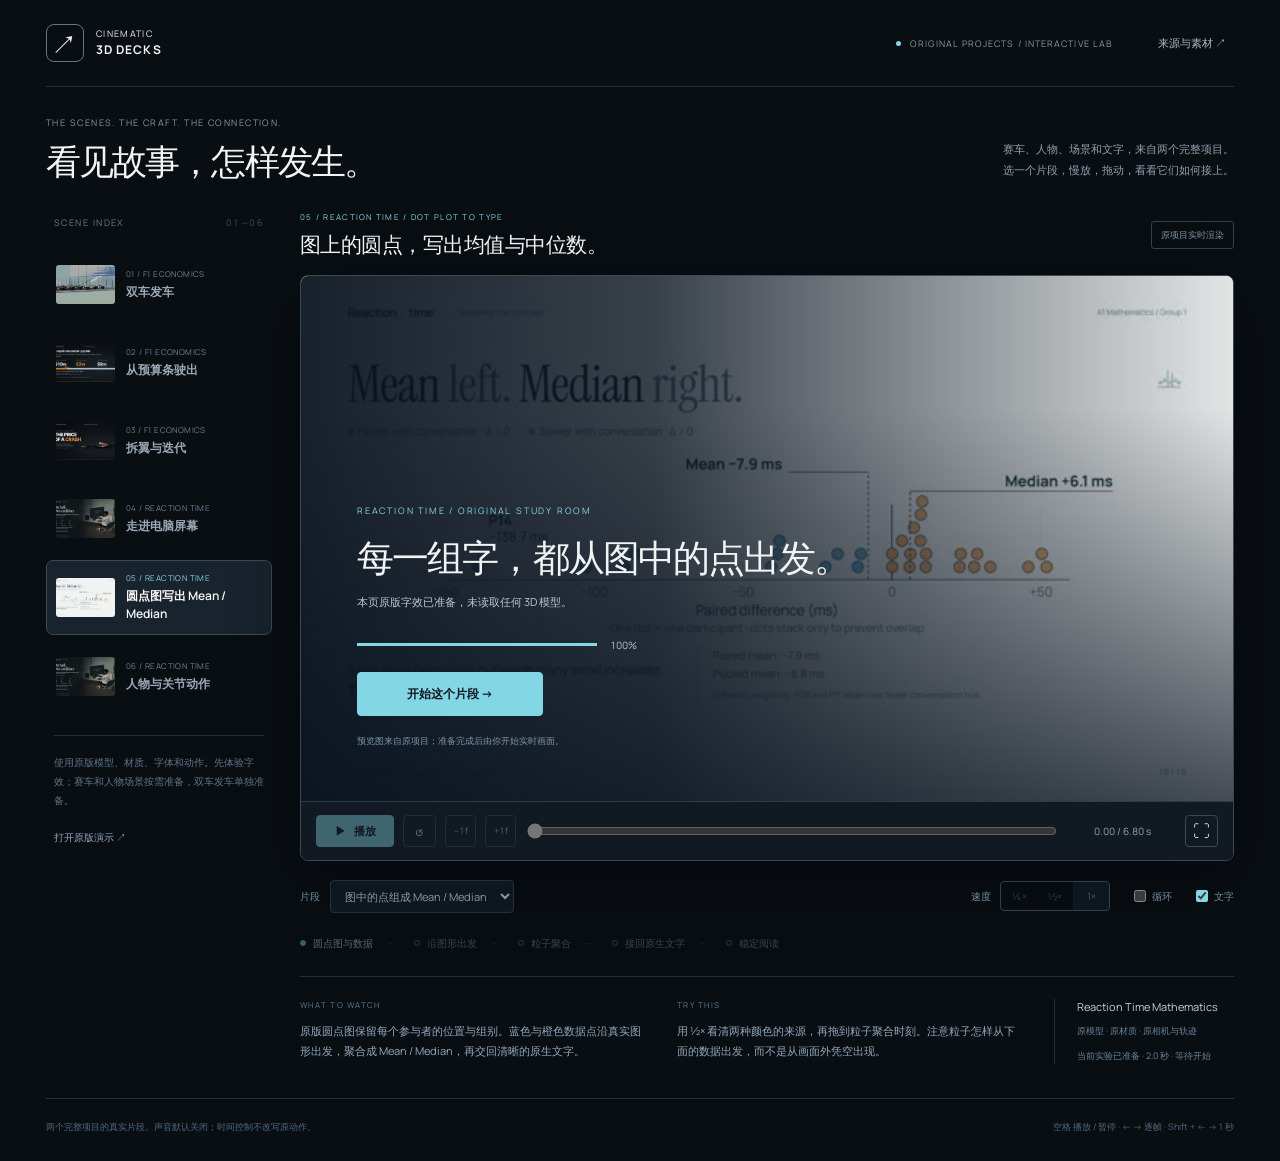
==== lab/index.html @ 712632a4 "Publish showcase and interactive lab" ====
<!doctype html>

<html lang="zh-CN">

<head><meta charset="utf-8"><meta name="viewport" content="width=device-width,initial-scale=1"><meta name="theme-color" content="#090e13"><title>Interactive Lab · Real Project Scenes</title><style>@font-face{font-family:Manrope;font-style:normal;font-weight:200 800;font-display:block;src:url("[data-uri]") format("truetype");}
:root{font-family:Manrope,"Segoe UI","Microsoft YaHei",sans-serif;background:#090e13;color:#f1f3f4;color-scheme:dark;--accent:#ff9b51;--muted:#8997a4;--line:#25303a}*{box-sizing:border-box}body{margin:0}body[data-project=math]{--accent:#83d6e4}button,input,select{font:inherit}button{cursor:pointer}button:disabled{opacity:.4;cursor:wait}a{color:inherit}button:focus-visible,a:focus-visible,input:focus-visible,select:focus-visible{outline:2px solid var(--accent);outline-offset:4px}main{max-width:1740px;padding:0 46px;margin:auto}header{height:87px;display:flex;align-items:center;border-bottom:1px solid var(--line);gap:25px}.brand{display:flex;align-items:center;gap:12px;font-size:9px;letter-spacing:.15em;text-decoration:none;line-height:1.5}.brand b{font-size:12px;letter-spacing:.09em}.brand-icon{height:38px;width:38px;border:1px solid #697580;display:grid;place-items:center;font-size:26px;border-radius:8px}.edition{font-size:9px;letter-spacing:.12em;color:#8b99a6;display:flex;align-items:center;gap:9px;margin-left:auto}.edition i{width:5px;height:5px;border-radius:50%;background:var(--accent)}.quiet-button{font-size:11px;color:#acb7c2;border:0;background:transparent;padding:8px}header .quiet-button{margin-left:12px}.intro{display:flex;justify-content:space-between;gap:30px;align-items:flex-end;padding:29px 0 30px}.eyebrow{font-size:9px;letter-spacing:.16em;color:#8697a8;margin:0 0 10px;line-height:1.5}.intro h1{font-size:clamp(29px,2.7vw,43px);font-weight:580;letter-spacing:-.055em;line-height:1.2;margin:0}.intro>p{font-size:11px;color:#91a0af;line-height:1.9;margin:0}.workspace{display:grid;grid-template-columns:226px minmax(0,1fr);gap:28px}.index-label{font-size:9px;letter-spacing:.16em;color:#687b8e;padding:5px 8px 19px;display:flex;justify-content:space-between}.index-label span{font-variant-numeric:tabular-nums;color:#415362}#lessons{display:flex;flex-direction:column;gap:5px}.lesson{width:100%;display:flex;align-items:center;gap:11px;padding:11px 9px;text-align:left;background:transparent;border:1px solid transparent;border-radius:7px;color:#9aa8b5;min-height:73px}.lesson img{height:39px;width:59px;object-fit:cover;border-radius:3px;filter:saturate(.65);flex-shrink:0}.lesson-copy b{display:block;font-size:12px;font-weight:600;line-height:1.5}.lesson-copy small{display:block;font-size:8px;letter-spacing:.05em;margin-bottom:4px;color:#708294}.lesson:hover{background:#141d26}.lesson[aria-current=true]{background:#18232d;border-color:#3c4a54;color:#f7f7f6}.lesson[aria-current=true] img{filter:none}.lesson[aria-current=true] small{color:var(--accent)}.asset-note{font-size:10px;line-height:1.9;color:#607587;border-top:1px solid var(--line);padding-top:17px;margin:22px 8px 14px}.index>a{font-size:10px;color:#93a9bc;text-decoration:none;margin:0 8px}.main-view{min-width:0}.shot-heading{display:flex;justify-content:space-between;gap:20px;align-items:center;padding:0 0 17px}.shot-heading .eyebrow{font-size:8px;color:var(--accent);margin-bottom:7px}h2{font-size:21px;font-weight:550;letter-spacing:-.025em;line-height:1.35;margin:0}.source-tag{font-size:9px;color:#7f95a7;border:1px solid #33414c;padding:6px 9px;white-space:nowrap;border-radius:3px}.viewer-shell{border:1px solid #3b4751;border-radius:8px;overflow:hidden;box-shadow:0 20px 70px #0005;background:#060b10}#viewer{position:relative;aspect-ratio:16/9;overflow:hidden;background:#081019}#frame-slot,iframe{position:absolute;inset:0;width:100%;height:100%;border:0;display:block}#cover{position:absolute;inset:0;z-index:4;overflow:hidden}#cover[hidden]{display:none}#poster{position:absolute;inset:0;width:100%;height:100%;object-fit:cover}.poster-shade{position:absolute;inset:0;background:linear-gradient(90deg,#07111ded 0%,#07111dc9 38%,#07111d10 100%),linear-gradient(0deg,#07111db8,transparent 75%)}.cover-copy{position:absolute;left:6%;bottom:10%;width:60%;max-width:610px}.cover-kicker{display:block;color:var(--accent);font-size:9px;letter-spacing:.2em;margin-bottom:18px}.cover-copy h3{font-size:clamp(23px,2.9vw,43px);font-weight:550;letter-spacing:-.05em;margin:0 0 13px;line-height:1.2;text-wrap:balance}.cover-copy>p{font-size:11px;color:#b9c7d2;margin:0;line-height:1.8}.prepare-row{display:flex;align-items:center;gap:13px;width:280px;max-width:100%;margin:26px 0 20px}.prepare-row progress{appearance:none;border:0;width:100%;height:3px;background:#4b5662;accent-color:var(--accent)}progress::-webkit-progress-bar{background:#4b5662}progress::-webkit-progress-value{background:var(--accent)}.prepare-row output{font-size:10px;color:#b7c7d4;white-space:nowrap;font-variant-numeric:tabular-nums}.cover-copy>button{background:var(--accent);color:#111820;border:1px solid var(--accent);font-size:12px;font-weight:750;padding:12px 24px;border-radius:4px;min-width:186px;min-height:42px}.cover-copy small{display:block;margin-top:17px;font-size:9px;color:#7e95a9;line-height:1.7}#render-error{position:absolute;z-index:9;left:4%;right:4%;bottom:4%;padding:12px 16px;background:#3e231fe8;color:#f4d8ca;border:1px solid #8b6254;border-radius:4px;font-size:11px;line-height:1.8;white-space:pre-wrap}#render-error[hidden]{display:none}.transport{display:flex;align-items:center;gap:9px;padding:13px 15px;background:#111a22;border-top:1px solid #2e3c47}.transport button{height:32px;border:1px solid #3a4855;background:none;color:#bfceda;border-radius:4px;font-size:11px}.transport .play-button{background:var(--accent);border-color:var(--accent);color:#111820;min-width:78px;font-weight:750}.play-button span{margin-left:6px}.icon-button{min-width:33px;font-size:17px!important}.frame-button{font-size:9px!important;font-variant-numeric:tabular-nums;min-width:31px}#time{flex:1;min-width:30px;accent-color:var(--accent);height:20px}#clock{font-size:10px;color:#91a7b9;white-space:nowrap;font-variant-numeric:tabular-nums;min-width:108px;text-align:center}.lower-toolbar{display:flex;align-items:center;gap:24px;flex-wrap:wrap;padding:19px 0 15px}.variant-picker{display:flex;align-items:center;gap:10px;flex:1;min-width:200px}.lower-toolbar label,.rate-picker>span{font-size:10px;color:#748d9f}.variant-picker select{font-size:11px;background:#111d27;border:1px solid #30414e;color:#c3d3df;padding:7px 10px;max-width:100%;border-radius:4px;min-width:160px}.rate-picker{display:flex;align-items:center;gap:9px}#rates{display:flex;border:1px solid #30414e;border-radius:4px;overflow:hidden}#rates button{font-size:10px;background:transparent;border:0;color:#708da2;padding:7px 9px;min-width:36px}#rates button[aria-pressed=true]{color:var(--accent);background:#1b2a36}.check-control{display:flex;align-items:center;gap:6px;white-space:nowrap}.check-control input{accent-color:var(--accent);width:12px;height:12px;margin:0}.beats{display:flex;flex-wrap:wrap;gap:8px;padding:3px 0 20px;border-bottom:1px solid var(--line)}.beats button{border:0;background:none;color:#7e95a8;font-size:10px;padding:5px 11px 5px 0;display:flex;align-items:center;gap:7px}.beats button::before{content:"";width:4px;height:4px;border:1px solid #637c90;border-radius:50%}.beats button[aria-current=true]{color:#d7e3eb}.beats button[aria-current=true]::before{border-color:var(--accent);background:var(--accent)}.beats button:not(:last-child)::after{content:"—";color:#354b5d;padding-left:7px}.scene-notes{display:grid;grid-template-columns:minmax(0,1fr) minmax(0,1fr) auto;gap:30px;padding-top:22px}.scene-notes .eyebrow{font-size:8px;margin-bottom:10px;color:#5f7b91}.scene-notes p:not(.eyebrow){font-size:11px;color:#94a9bb;line-height:1.85;margin:0}.original-note{border-left:1px solid var(--line);padding-left:22px;min-width:180px}.original-note>span{font-size:11px;color:#c0d1de;display:block}.original-note small{display:block;font-size:9px;color:#6a8398;line-height:1.9;margin-top:8px}footer{display:flex;justify-content:space-between;gap:20px;color:#506a80;font-size:9px;line-height:1.8;margin-top:34px;padding:20px 0 26px;border-top:1px solid var(--line)}dialog{background:#101a23;border:1px solid #425263;border-radius:9px;color:#c3d0da;max-width:680px;width:calc(100% - 36px);padding:25px}dialog::backdrop{background:#000b}.dialog-head{display:flex;align-items:center;justify-content:space-between}.dialog-head h2{font-size:20px}dialog p{font-size:12px;line-height:1.9;color:#93a8b9}.credit-project{border-top:1px solid var(--line);padding-top:16px;margin-top:20px}.credit-project h3{font-size:15px;margin:0}.credit-project a{font-size:11px;color:var(--accent)}.license-note{font-size:10px!important;color:#637e92!important}:root:fullscreen main{max-width:none;padding:0 25px}:root:fullscreen header,:root:fullscreen .intro,:root:fullscreen footer{display:none}:root:fullscreen .workspace{padding-top:18px}
@media(max-width:1200px){main{padding:0 27px}.workspace{grid-template-columns:195px minmax(0,1fr);gap:20px}.lesson{gap:8px;padding:10px 7px;min-height:67px}.lesson img{width:47px;height:33px}.lesson-copy b{font-size:11px}.scene-notes{grid-template-columns:1fr 1fr;gap:22px}.original-note{grid-column:1/-1;display:flex;align-items:center;gap:16px;padding-left:0;border-left:0;border-top:1px solid var(--line);padding-top:12px}.original-note small{margin:0}.source-tag{font-size:8px}.lower-toolbar{gap:17px}.variant-picker select{max-width:270px}.cover-copy h3{font-size:30px}.intro h1{font-size:32px}.frame-button{display:none}}@media(max-width:850px){main{padding:0 20px}header{height:74px}.edition{display:none}header .quiet-button{margin-left:auto}.intro{padding:24px 0}.intro h1{font-size:30px}.intro>p{font-size:10px;max-width:230px}.workspace{display:block}.index-label,.asset-note,.index>a{display:none}#lessons{flex-direction:row;overflow-x:auto;gap:6px;padding-bottom:20px;scrollbar-width:thin}.lesson{flex:0 0 auto;width:145px;min-height:60px;padding:9px}.lesson img{width:37px;height:31px}.lesson-copy b{font-size:10px}.lesson-copy small{font-size:7px}.shot-heading h2{font-size:20px}.cover-copy{bottom:10%;width:70%}.frame-button{display:block}.original-note{flex-wrap:wrap}.cover-copy h3{font-size:30px}.cover-copy>p{font-size:11px}.cover-copy small{font-size:8px}.prepare-row{margin:19px 0 16px}.scene-notes{gap:20px}footer{display:block}footer span{display:block;margin-top:6px}}@media(max-width:520px){main{padding:0 12px}header{height:66px}.brand-icon{width:32px;height:32px;font-size:22px}.brand{font-size:8px;gap:9px}.brand b{font-size:10px}.quiet-button{font-size:10px}.intro{display:block;padding:23px 0}.intro h1{font-size:30px}.intro .eyebrow{font-size:7px}.intro>p{max-width:none;margin-top:14px;font-size:10px}.intro>p br{display:none}.source-tag{display:none}.shot-heading{padding-bottom:13px}.shot-heading h2{font-size:18px}.shot-heading .eyebrow{font-size:7px}.cover-copy{left:5%;bottom:8%;width:88%}.cover-kicker{font-size:7px;margin-bottom:9px}.cover-copy h3{font-size:22px;margin-bottom:8px;max-width:290px}.cover-copy>p{font-size:9px;max-width:270px}.prepare-row{width:210px;margin:12px 0 10px}.prepare-row output{font-size:8px}.cover-copy>button{min-height:32px;font-size:10px;padding:7px 15px;min-width:158px}.cover-copy small{display:none}.transport{flex-wrap:wrap;padding:9px 8px;gap:6px}.transport button{height:29px}.transport .play-button{min-width:66px}.frame-button{min-width:28px}#time{order:10;flex-basis:100%}#clock{margin-left:auto;font-size:9px;min-width:89px}.icon-button{min-width:29px}.lower-toolbar{padding:15px 0 12px;gap:15px}.variant-picker{flex-basis:100%}.variant-picker select{flex:1;max-width:none;font-size:10px}.lower-toolbar label,.rate-picker>span{font-size:9px}.scene-notes{grid-template-columns:1fr;padding-top:18px;gap:18px}.scene-notes p:not(.eyebrow){font-size:11px}.original-note{grid-column:auto;gap:10px}.original-note small{font-size:8px}.beats{gap:1px;padding-bottom:14px}.beats button{font-size:9px;padding-right:6px}.beats button:not(:last-child)::after{padding-left:2px}footer{margin-top:25px}#render-error{font-size:9px}}@media(prefers-reduced-motion:reduce){*{scroll-behavior:auto!important;transition:none!important;animation:none!important}}
</style></head>

<body data-project="math">

<main>

 <header><a class="brand" href="https://github.com/Rayman0106/build-cinematic-3d-decks"><span class="brand-icon" aria-hidden="true">↗</span><span>CINEMATIC<br><b>3D DECKS</b></span></a><div class="edition"><i></i> ORIGINAL PROJECTS / INTERACTIVE LAB</div><button id="credits-button" class="quiet-button" type="button">来源与素材 ↗</button></header>

 <div class="intro"><div><p class="eyebrow">THE SCENES. THE CRAFT. THE CONNECTION.</p><h1>看见故事，怎样发生。</h1></div><p>赛车、人物、场景和文字，来自两个完整项目。<br>选一个片段，慢放，拖动，看看它们如何接上。</p></div>

 <div class="workspace">

  <aside class="index"><div class="index-label">SCENE INDEX <span>01—06</span></div><nav id="lessons" aria-label="选择真实场景"></nav><p class="asset-note">使用原版模型、材质、字体和动作。先体验字效；赛车和人物场景按需准备，双车发车单独准备。</p><a id="open-original" href="F1-Economics-Final.html" target="_blank" rel="noopener">打开原版演示 ↗</a></aside>

  <section class="main-view" aria-label="真实项目交互预览">

   <div class="shot-heading"><div><p class="eyebrow" id="shot-kicker">05 / REACTION TIME</p><h2 id="shot-title">标题里的粒子，来自下面的证据。</h2></div><span class="source-tag" id="source-tag">原项目实时渲染</span></div>

   <div class="viewer-shell">

    <div id="viewer"><div id="frame-slot"></div><div id="cover"><img id="poster" alt="F1 原项目发车区预览"><div class="poster-shade"></div><div class="cover-copy"><span class="cover-kicker" id="cover-kicker">F1 ECONOMICS / MONZA</span><h3 id="cover-title">从发车，到故事的第一句。</h3><p id="cover-detail">正在读取原版赛车、赛道、材质和镜头。</p><div class="prepare-row"><progress id="load-progress" max="100" aria-label="原项目加载进度"></progress><output id="load-number">读取中</output></div><button id="start" type="button" disabled>正在准备原项目…</button><small id="cover-note">预览图来自原项目；准备完成后由你开始实时画面。</small></div></div><div id="render-error" role="alert" hidden></div></div>

    <div class="transport"><button id="play" class="play-button" type="button" disabled>▶ <span>播放</span></button><button id="reset" type="button" class="icon-button" disabled aria-label="回到片段起点" title="回到片段起点">↺</button><button id="step-back" type="button" class="frame-button" disabled aria-label="后退一帧">−1f</button><button id="step-next" type="button" class="frame-button" disabled aria-label="前进一帧">+1f</button><input id="time" type="range" min="0" max="31" step="0.001" value="0" aria-label="原项目片段时间" disabled><output id="clock">0.00 / 31.00 s</output><button id="fullscreen" type="button" class="icon-button" aria-label="全屏实验台" title="全屏实验台">⛶</button></div>

   </div>

   <div class="lower-toolbar"><div class="variant-picker"><label for="variant">片段</label><select id="variant" disabled></select></div><div class="rate-picker"><span>速度</span><div id="rates" role="group" aria-label="播放速度"><button type="button" data-rate="0.25">¼×</button><button type="button" data-rate="0.5">½×</button><button type="button" data-rate="1" aria-pressed="true">1×</button></div></div><label class="check-control"><input id="loop" type="checkbox">循环</label><label class="check-control"><input id="show-text" type="checkbox" checked>文字</label></div>

   <nav id="beats" class="beats" aria-label="跳转到原片段阶段"></nav>

   <div class="scene-notes"><div><p class="eyebrow">WHAT TO WATCH</p><p id="watch-note"></p></div><div><p class="eyebrow">TRY THIS</p><p id="try-note"></p></div><div class="original-note"><span id="project-label">F1 Economics</span><small>原模型 · 原材质 · 原相机与轨迹</small><small id="status" role="status" aria-live="polite">准备原项目</small></div></div>

  </section>

 </div>

 <footer><span>两个完整项目的真实片段。声音默认关闭；时间控制不改写原动作。</span><span>空格 播放 / 暂停 · ← → 逐帧 · Shift + ← → 1 秒</span></footer>

</main>

<dialog id="credits"><div class="dialog-head"><h2>原项目与素材</h2><button id="close-credits" class="quiet-button" type="button">关闭 ×</button></div><p>本地 Lab 复用两份演示中的原模型、材质、字体、镜头和动画，按实验准备相关资源。两份正式版文件保持不变。</p><div class="credit-project"><h3>F1 Economics</h3><p>双车发车、赛车照片配准、前后翼迭代与竞速镜头。</p><a href="https://github.com/Rayman0106/f1-economics-3d-deck" target="_blank" rel="noopener">项目与源码 ↗</a> · <a href="https://github.com/Rayman0106/f1-economics-3d-deck/blob/main/THIRD_PARTY_NOTICES.md" target="_blank" rel="noopener">模型、字体与许可 ↗</a></div><div class="credit-project"><h3>Reaction Time Mathematics</h3><p>原版人物、房间、显示器、数据图形、字效与关节动作。人物为研究场景的虚构示意角色。</p><a href="https://github.com/Rayman0106/reaction-time-math-3d-deck" target="_blank" rel="noopener">项目与源码 ↗</a> · <a href="https://github.com/Rayman0106/reaction-time-math-3d-deck/blob/main/THIRD_PARTY_NOTICES.md" target="_blank" rel="noopener">模型、动作与许可 ↗</a></div><p class="license-note">本地演示并不改变素材原许可。模型与动作不自动继承应用代码的 MIT 许可；当前版本未公开部署。</p></dialog>

<script id="case-manifest" type="application/json">{"version": "real-project-two-car-3", "projects": {"f1": {"name": "F1 Economics", "coverKicker": "F1 ECONOMICS / ORIGINAL MONZA OPENING", "repository": "https://github.com/Rayman0106/f1-economics-3d-deck", "original": "https://github.com/Rayman0106/f1-economics-3d-deck"}, "math": {"name": "Reaction Time Mathematics", "coverKicker": "REACTION TIME / ORIGINAL STUDY ROOM", "repository": "https://github.com/Rayman0106/reaction-time-math-3d-deck", "original": "https://github.com/Rayman0106/reaction-time-math-3d-deck"}}, "profiles": {"math-type": {"project": "math", "runtime": "../Interactive-Lab-Scenes/math-type.html", "entryBytes": 1458900, "assetBytes": 0, "assetKeys": [], "clips": ["math-mean", "math-type", "math-words"], "manualLoad": false, "carCount": 0, "inlineHtml": "\u003c!doctype html>\n\u003chtml lang=\"en\">\n\u003chead>\u003cmeta charset=\"utf-8\">\u003cmeta name=\"viewport\" content=\"width=device-width,initial-scale=1\">\u003cmeta name=\"theme-color\" content=\"#07151c\">\u003ctitle>One More Try · A Reaction Time Investigation\u003c/title>\u003cstyle>@font-face{font-family:\"Instrument Serif\";font-style:normal;font-weight:400;font-display:block;src:url(\"[data-uri]\") format(\"truetype\");}\n@font-face{font-family:\"Manrope\";font-style:normal;font-weight:200 800;font-display:block;src:url(\"[data-uri]\") format(\"truetype\");}\n:root{--ink:#152d35;--muted:#607782;--paper:#f0f3f2;--blue:#639bb8;--amber:#d99960;--green:#aac9bc;--dark:#07151c;--body:'Manrope',Arial,sans-serif;--display:'Instrument Serif',Georgia,serif}\n*{box-sizing:border-box}\nbody{margin:0;background:#050e13;color:var(--ink);font-family:var(--body);overflow:hidden;-webkit-font-smoothing:antialiased}\nbutton{font:inherit;cursor:pointer}button:focus-visible{outline:2px solid #b7d9e6;outline-offset:4px}button:disabled{opacity:.3;cursor:default}[hidden]{display:none!important}\n#viewport{position:fixed;inset:0;display:flex;align-items:center;justify-content:center}\n#stage{position:relative;width:1920px;height:1080px;flex:none;overflow:hidden;transform-origin:center;background:var(--dark)}\n#scene,#scene-shade,#slides{position:absolute;inset:0;width:100%;height:100%}#scene{z-index:0}\n#scene-shade{z-index:1;pointer-events:none;background:linear-gradient(180deg,rgba(7,21,28,.35),transparent 210px),linear-gradient(0deg,rgba(7,21,28,.23),transparent 190px),linear-gradient(90deg,rgba(7,21,28,.98),rgba(7,21,28,.95) 39%,rgba(7,21,28,.88) 45%,rgba(7,21,28,.4) 56%,transparent 69%)}\n#slides{z-index:2}#stage.light{background:var(--paper)}#stage.light #scene-shade{opacity:0}\n#signal-line,#transition-trace{display:none}\n#masthead{position:absolute;left:96px;right:96px;top:51px;height:46px;z-index:6;display:flex;align-items:center;gap:50px;font-size:18px;color:#c5d4d9}\n.wordmark{font-size:25px;letter-spacing:-.8px;font-weight:600;color:#dce8e8;white-space:nowrap}\n.wordmark-dot{display:inline-block;margin:0 10px;width:5px;height:18px;border-left:1px solid currentColor;transform:rotate(22deg);vertical-align:-2px;opacity:.6}\n#chapter{font-size:17px;letter-spacing:0;color:#a2b8c0}.top-meta{margin-left:auto;font-size:16px;letter-spacing:0;color:#b3c5c8}\n#stage.light .wordmark{color:var(--ink)}#stage.light #chapter,#stage.light .top-meta{color:var(--muted)}\n#slide-footer{position:absolute;z-index:6;bottom:46px;left:96px;right:96px;display:flex;justify-content:space-between;align-items:center;gap:60px;font-size:15px;line-height:1.4;color:#a0b6bf;min-height:28px}\n#stage.light #slide-footer{color:#687e86}#slide-count{font-size:18px;font-variant-numeric:tabular-nums;white-space:nowrap}\n.slide{position:absolute;inset:0;padding:168px 96px 112px;visibility:hidden;opacity:0;pointer-events:none}\n.slide.active{visibility:visible;opacity:1;pointer-events:auto}.slide.dark{color:#f0f5f4}\n.eyebrow{font-size:19px;line-height:1.4;letter-spacing:0;font-weight:500;color:#66808a;margin-bottom:23px}.slide.dark .eyebrow{color:#b6cbc7}\n.eyebrow{display:none}\n.slide h1{margin:0;font-family:var(--display);font-size:91px;letter-spacing:-1.7px;line-height:1.05;max-width:1600px;font-weight:400}\n.slide h1 em{font-style:normal;color:inherit}\n.slide h2{margin:0;font-size:31px;line-height:1.25;letter-spacing:-.7px;font-weight:600}\n.slide p{font-size:27px;line-height:1.55;margin:0 0 22px;letter-spacing:-.35px}\n.slide .subhead{font-size:26px;color:#5c737d;line-height:1.5;margin-top:24px;max-width:1420px}.slide.dark .subhead{color:#b3c8cf}\n.dark-left{width:750px}\n.slide .hero-title{font-family:var(--display);font-size:146px;letter-spacing:-2px;line-height:.92;max-width:800px;font-weight:400}\n.members{font-size:18px!important;color:#9eb6bf;margin-top:35px!important;line-height:1.8!important;letter-spacing:.1px!important}\n.scene-caption{position:absolute;right:96px;bottom:148px;width:650px;color:#d2e0dd;font-size:18px;line-height:1.65;letter-spacing:0;text-align:right;text-shadow:0 1px 6px #07151c}\n.scene-caption span{font-size:15px;color:#a7bebf}\n.small-note{font-size:19px!important;line-height:1.5!important;color:#9bb1b9;margin-top:24px!important;max-width:735px}\n.slide:not(.dark) .small-note{color:var(--muted)}\n.conditions{display:flex;gap:36px;margin-top:30px;font-size:20px}.conditions span{display:flex;align-items:center;gap:12px}\n.dot{width:9px;height:9px;display:inline-block;border-radius:50%;background:var(--blue)}.dot.amber{background:var(--amber)}\n.blue{color:#4b819c}.amber{color:#aa713f}.slide.dark .blue{color:#99c8e0}.slide.dark .amber{color:#efbf94}\n.method-top{margin-top:28px}.method-line{display:flex;align-items:baseline;gap:24px;padding:18px 0;border-bottom:1px solid #36505a;max-width:730px}\n.method-line strong{font-size:43px;font-weight:500;min-width:105px;letter-spacing:-1.8px;font-variant-numeric:tabular-nums}.method-line span{font-size:23px;line-height:1.35;color:#b0c5ce}.method-line.wide strong{font-size:32px;letter-spacing:-1px;white-space:nowrap}\n.stat-total{font-size:120px;line-height:1;letter-spacing:-5px;font-weight:400;margin-top:35px;font-variant-numeric:tabular-nums}\n.stat-total small{font-size:23px;letter-spacing:0;color:#a2b9c4;margin-left:26px}.count-split{display:flex;gap:65px;margin:27px 0 31px}.count-split strong{font-size:43px;font-weight:500;margin-right:12px;letter-spacing:-1.5px}.count-split span{font-size:22px}\n.excluded{padding:20px 0;margin:20px 0;display:flex;gap:25px;align-items:center;border-top:1px solid #36505a;border-bottom:1px solid #36505a}\n.excluded strong{font-size:26px;color:#e5b98e;font-weight:500;white-space:nowrap}.excluded span{font-size:16px;color:#a0b7c0}.range-tag{font-size:21px;color:#a5bec5}\n.slide[data-index=\"4\"] .subhead{font-size:25px;max-width:700px}.slide[data-index=\"4\"] .small-note{font-size:18px!important}\n.content-grid{display:grid;grid-template-columns:minmax(0,1fr) 355px;gap:74px;margin-top:55px;align-items:center}\n.chart-wrap{min-width:0}.chart-img{display:block;width:100%;height:auto;mix-blend-mode:multiply}.hist-img{max-height:584px;object-fit:contain;object-position:left center}\n.chart-aside{padding-left:30px;border-left:2px solid #ccd9db}.chart-aside .big{font-size:68px;letter-spacing:-3px;line-height:1.1;display:block;margin-bottom:14px;font-weight:400;white-space:nowrap}\n.chart-aside .unit{font-size:18px;letter-spacing:0;color:var(--muted);margin-bottom:33px;display:block}.chart-aside p{font-size:24px;line-height:1.45}.chart-aside strong{font-weight:600}\n.finding{font-size:27px!important;line-height:1.5!important;color:#365560;margin-top:28px!important;max-width:1480px}.finding strong{font-weight:600;color:var(--ink)}\n.tiny{font-size:18px!important;line-height:1.5!important;color:#687e86}\n.graphic-line{padding:0 0 15px;margin-bottom:21px;border-bottom:1px solid #d0dcdd}\n.legend-line{display:flex;gap:30px;color:var(--muted);font-size:20px;align-items:center;margin-top:28px}.legend-line .dot{margin-right:9px}\n.box-layout{margin-top:35px;max-width:1570px}.box-layout svg{width:100%;max-height:365px;display:block}\n.qline{display:flex;gap:56px;margin-top:28px;padding:24px 0;border-top:1px solid #cbd9da;border-bottom:1px solid #cbd9da}.qline>div{flex:1}\n.qline .metric-name{font-size:17px;letter-spacing:0;color:var(--muted)}.qline .metric-values{font-size:35px;letter-spacing:-1px;margin-top:9px;font-variant-numeric:tabular-nums;white-space:nowrap}.qline .metric-values i{font-style:normal;color:#acbabc;margin:0 13px}\n.paired-head{display:flex;align-items:flex-end;justify-content:space-between;gap:70px}.pair-count{display:flex;gap:40px;flex:none;padding-bottom:5px}.pair-count b{font-size:82px;font-weight:400;line-height:1;display:block;letter-spacing:-4px}.pair-count span{font-size:20px;display:block;margin-top:12px}\n.paired-chart{margin-top:26px}.paired-chart svg{display:block;width:100%;height:570px}.formula{font-size:21px;color:#617a86;margin-top:25px}\n.slide[data-index=\"8\"] h1{font-size:88px;line-height:1.02}.slide[data-index=\"8\"]{padding-top:154px}\n.mean-chart{margin-top:45px}.mean-chart svg{width:100%;height:400px;display:block}.mean-bottom{display:flex;gap:70px;margin-top:35px;align-items:flex-start}.mean-bottom p{max-width:940px}\n.pullquote{padding-left:28px;border-left:2px solid #ccae8e;color:#805a39;font-size:23px;line-height:1.6;max-width:590px}.pullquote .tiny{display:inline-block;margin-top:12px}\n.sensitivity-chart{margin-top:34px}.sensitivity-chart svg{width:100%;height:450px;display:block}.sensitivity-bottom{display:grid;grid-template-columns:1fr 1fr;gap:90px;margin-top:28px}.sensitivity-bottom p{font-size:25px}\n.improvement-grid{display:grid;grid-template-columns:1fr 1fr;column-gap:100px;row-gap:42px;margin-top:65px}.improvement{position:relative;padding:0 0 0 31px;border-left:2px solid #cad8d9}.improvement b{display:none}.improvement h2{font-size:31px;margin-bottom:17px}.improvement p{font-size:23px;margin-bottom:12px;color:#637d86;max-width:690px}.improvement .solution{color:#244a58}\n.appendix-table{margin-top:40px;max-height:760px;overflow:hidden}.appendix-table table{font-variant-numeric:tabular-nums}.appendix-table table th{font-weight:500!important}\n.slide[data-index=\"16\"] .appendix-table{margin-top:8px!important}\n.slide[data-index=\"16\"] .subhead{margin-bottom:0}\n.story-opening .subhead{font-size:29px;line-height:1.5;margin-top:33px}.story-intro{font-size:27px!important;line-height:1.5!important;color:#c0d0d4;margin-top:30px!important;max-width:620px}\n.test-sequence{display:flex;align-items:center;gap:22px;margin-top:31px;font-size:19px;color:#879fa9}.test-sequence span{padding:0 0 8px;border-bottom:2px solid transparent;transition:color .15s,border-color .15s}.test-sequence i{font-size:16px;font-style:normal;color:#6a8793}.test-sequence span.lit{color:#eff7f4;border-color:#c4dacf}.test-sequence span[data-cue=green].lit{color:#adddc1;border-color:#adddc1}\n.demo-results{display:flex;gap:27px;margin-top:26px}.demo-result{display:flex;flex-direction:column;min-width:97px;gap:7px}.demo-result small{font-size:13px;letter-spacing:0;color:#93acb6}.demo-result b{font-size:22px;letter-spacing:-.5px;font-weight:500;line-height:1.4;color:#526e7b;font-variant-numeric:tabular-nums}.demo-result.recorded b{color:#dbe8e5}\n.story-demo-status{font-size:16px;color:#92aeb8;margin-top:18px;min-height:25px}.story-opening .members{margin-top:32px!important}\n.story-question .hero-title{font-size:116px;line-height:.98;letter-spacing:-1.8px}.thought-card{position:relative;margin-top:43px;padding-left:27px;border-left:2px solid #779894;font-family:var(--display);font-size:42px;line-height:1.15;max-width:690px;color:#d1e3df;opacity:0;transform:translateY(16px);transform-origin:left center}\n.story-question .subhead{font-size:24px;margin-top:30px;opacity:0;max-width:620px}.story-ideas h1{font-size:101px;line-height:1.02}.story-ideas .subhead{max-width:690px;font-size:23px}\n.idea-grid{display:grid;grid-template-columns:1fr 1fr;gap:0 45px;margin-top:33px;max-width:725px}.idea{position:relative;padding:21px 0 25px;font-size:30px;color:#c5d6dc;border-bottom:1px solid #39535c;opacity:0;transform:translateY(16px)}.idea span{display:none}.idea.chosen{grid-column:1/-1;margin-top:15px;padding:23px 24px;background:#cba77d1a;border:0;border-left:2px solid #d6ae81;font-size:29px;color:#e6c299}.idea.chosen span{display:block;font-size:15px;margin-bottom:13px;color:#b7a388}.idea.chosen b{position:absolute;right:26px;bottom:23px;font-size:30px;font-weight:400}.idea.chosen.selected{background:#cba77d2b;color:#f1d6b4}.story-ideas .small-note{opacity:0;margin-top:25px!important}\n.story-conclusion .hero-title{font-size:119px;line-height:.98}.story-conclusion .spoken-line{font-family:var(--display);font-size:43px;line-height:1.18;color:#b6d0cc;margin-top:30px;max-width:710px}.conclusion-lines{margin-top:33px}.conclusion-lines p{font-size:24px;line-height:1.5;color:#c0d1d8;margin:0 0 19px;max-width:705px}.conclusion-lines strong{font-weight:600;color:#f0f5f3}.end-label{font-size:17px;line-height:1.5;color:#9fb9b2;margin-top:27px;letter-spacing:0}\n.story-ending .hero-title{font-size:135px;line-height:.96}.story-ending .subhead{font-size:28px;margin-top:35px}.power-status{display:flex;gap:14px;align-items:center;margin-top:56px;color:#afc6cc;font-size:21px}.power-status i{width:8px;height:8px;border-radius:50%;background:#b1cfbd}.power-status.off{color:#7b959d}.power-status.off i{background:#516b77}.story-ending .end-label{margin-top:40px}\n.story-bow{padding-top:54px}.story-bow .hero-title{font-size:170px;line-height:.9}.story-bow .subhead{font-size:27px;margin-top:39px}\n#controls{position:fixed;bottom:16px;left:50%;transform:translateX(-50%);display:flex;gap:3px;align-items:center;background:#10252de8;border:1px solid #3f555f;border-radius:30px;padding:6px 9px;z-index:20;opacity:0;transition:opacity .18s;max-width:96vw;overflow-x:auto;scrollbar-width:none;backdrop-filter:blur(12px)}\n#controls:hover,#controls:focus-within,body.show-controls #controls{opacity:1}#controls::-webkit-scrollbar{display:none}#controls button{border:0;background:transparent;color:#cbdcdf;padding:9px 12px;border-radius:20px;font-size:12px;white-space:nowrap}#controls button:hover{background:#304852}#controls button.selected{background:#3a5758;color:#e0eee6}.control-divider{width:1px;height:18px;background:#48606a;margin:0 5px;flex:none}\n#progress{position:fixed;left:0;bottom:0;width:100%;height:2px;background:#1a343e;z-index:25}#progress div{height:100%;background:#a7c5be;transition:width .2s}\n#notes{position:fixed;z-index:30;right:20px;top:20px;bottom:80px;width:420px;max-width:94vw;background:#f0f3f2;color:var(--ink);box-shadow:0 20px 100px #0007;border-radius:14px;overflow:auto;padding:28px}.drawer-head{display:flex;justify-content:space-between;align-items:center;margin-bottom:27px}.drawer-head button,#close-overview{font-size:25px;border:0;background:none;color:inherit}#notes h2{font-family:var(--display);font-size:34px;font-weight:400;margin:17px 0;line-height:1.08}#notes p{font-size:16px;line-height:1.75}#notes .cue{font-size:15px;color:#536f7b;border-top:1px solid #ccd7d8;padding-top:20px}#notes .timing{font-size:12px;color:#6f8992}\n#overview-panel{position:fixed;inset:0;z-index:40;background:#0b2029f7;backdrop-filter:blur(16px);padding:40px 6vw;overflow:auto;color:#dce9eb}.overview-head{display:flex;justify-content:space-between;align-items:center;font-size:16px;margin-bottom:34px}#overview-grid{display:grid;grid-template-columns:repeat(4,1fr);gap:16px}.overview-item{background:#152e37;border:1px solid #35515d;color:#d6e7ed;padding:23px;text-align:left;min-height:170px;border-radius:10px;display:flex;flex-direction:column;gap:15px}.overview-item:hover,.overview-item.current{border-color:#bed5cc;background:#203e45}.overview-item b{font-size:12px;font-weight:400;color:#91b1ba}.overview-item span{font-family:var(--display);font-size:30px;line-height:1.08}.overview-item small{font-size:11px;color:#9bb6b0;margin-top:auto}\n#credits{position:fixed;right:24px;top:24px;width:min(440px,calc(100vw - 48px));max-height:calc(100vh - 48px);overflow:auto;background:#102933;color:#e5f0ef;z-index:90;border:1px solid #617982;border-radius:14px;box-shadow:0 20px 70px #0008}.credits-content{padding:8px 26px 24px;line-height:1.65;font-size:14px}.credits-content p{margin:16px 0}.credits-content a{color:#b5dce5;text-underline-offset:3px}\n#toast{position:fixed;z-index:80;top:20px;left:50%;transform:translateX(-50%);background:#34515d;color:#e4f0f1;padding:11px 19px;border-radius:24px;font-size:13px;opacity:0;pointer-events:none;transition:opacity .2s}#toast.show{opacity:1}\n#loading{position:fixed;inset:0;z-index:90;background:var(--dark);display:flex;align-items:center;justify-content:center;flex-direction:column;color:#c9e0e4}.loading-mark{width:31px;height:31px;border:1px solid #426167;border-top-color:#bed8ce;border-radius:50%;animation:spin 1s linear infinite}#loading p{font-family:var(--display);font-size:38px;margin:24px 0 10px}#loading small{font-size:13px;color:#90adb5}@keyframes spin{to{transform:rotate(360deg)}}\n#profile-readout{position:fixed;z-index:100;right:10px;top:10px;margin:0;padding:12px;background:#07151ce8;color:#d9ece4;font:12px/1.5 monospace;pointer-events:none}\n#loading-progress{width:min(360px,70vw);height:3px;margin:25px 0 14px;background:#284149;overflow:hidden;border-radius:4px}#loading-fill{height:100%;background:linear-gradient(90deg,#70afbf,#c0dbc6);transform:scaleX(0);transform-origin:left;transition:transform .15s linear}#loading-detail{font-variant-numeric:tabular-nums;max-width:80vw;text-align:center;line-height:1.6}body:has(#loading:not([hidden])) #controls{visibility:hidden;pointer-events:none}\n#loading[data-phase=\"ready\"]{background:radial-gradient(ellipse at 50% 44%,#173a43,var(--dark) 68%)}#loading[data-phase=\"ready\"] .loading-mark{position:relative;animation:none;border-color:#78aca7}#loading[data-phase=\"ready\"] .loading-mark:after{content:\"\";position:absolute;left:10px;top:6px;width:7px;height:12px;border:solid #bed8ce;border-width:0 2px 2px 0;transform:rotate(45deg)}#loading[data-phase=\"ready\"] #loading-progress{opacity:.45}\n#start{display:flex;align-items:center;justify-content:center;gap:32px;margin-top:30px;padding:17px 23px;min-height:58px;min-width:245px;border:1px solid #c5dfd5;border-radius:14px;background:linear-gradient(120deg,#c2dfd7,#97c4ca);color:#102e37;font:600 15px/1.3 Manrope,sans-serif;box-shadow:0 9px 32px #0003;transition:transform .2s,box-shadow .2s}#start svg{width:21px;height:21px;fill:none;stroke:currentColor;stroke-width:1.7}#start:hover{transform:translateY(-2px);box-shadow:0 12px 38px #0005}#start:active{transform:translateY(0)}#start:focus-visible{outline:2px solid #f2f8ed;outline-offset:5px}\n.capture-screen #controls,.capture-screen #profile-readout{display:none!important}\n@media(max-width:800px){#controls{bottom:10px}#controls button{font-size:11px;padding:8px 10px}#notes{width:min(420px,94vw);right:3vw}#overview-grid{grid-template-columns:repeat(2,1fr)}.overview-item{padding:18px}.overview-item span{font-size:26px}}\n@media(prefers-reduced-motion:reduce){*{scroll-behavior:auto!important}.loading-mark{animation:none}.test-sequence span{transition:none}}\n/* The handoff is one complete presentation plane over an opaque WebGL image. */\n#presentation-layer{position:absolute;inset:0;z-index:2}\n.analysis-transition-canvas{position:absolute;inset:0;width:1920px;height:1080px;z-index:4;pointer-events:none;visibility:hidden;opacity:0}\n.motion-icon{width:64px;height:64px;display:block;flex:none;overflow:visible;color:#a8c6ca;will-change:transform}\n.chart-emblem{position:absolute;right:103px;top:183px;color:#7a9a9f;width:58px;height:58px}\n.dark-left{width:735px}.slide.dark h1{font-size:111px;line-height:.99;letter-spacing:-1.8px}\n.slide.dark .hero-title{font-size:151px;line-height:.94}.story-opening .subhead{font-size:28px;line-height:1.5;margin-top:50px;max-width:570px}\n.story-question{padding-top:35px}.story-question .hero-title{font-size:144px}.quiet-thought{font-size:25px!important;color:#b0c8cd;margin-top:55px!important}\n.story-ideas h1{font-size:114px!important}.idea-grid{gap:0 48px;margin-top:51px;max-width:670px}.idea{display:flex;align-items:center;gap:22px;padding:22px 0;font-size:25px;border-color:#34515a}.idea .motion-icon{width:47px;height:47px}.idea span{display:block}.idea.chosen{margin-top:15px;background:transparent;border-left:0;border-top:1px solid #6d695b;padding:26px 0;font-size:29px;color:#ddc19c}.idea.chosen span{font-size:29px;margin:0;color:inherit}.idea.chosen b{position:static;margin-left:auto;font-size:32px}.idea.chosen.selected{background:transparent;color:#f4cda1}.idea.chosen .motion-icon{color:#ddc19c}\n.story-method h1,.story-rule h1{font-size:110px!important}.conditions{margin-top:36px;font-size:20px}.method-visuals{display:flex;gap:62px;margin-top:67px}.method-visuals>div{display:flex;flex-direction:column;align-items:flex-start;min-width:125px}.method-visuals strong{font-size:65px;font-weight:400;line-height:1;margin-top:28px;letter-spacing:-2px}.method-visuals span{font-size:20px;color:#b5cbd0;margin-top:13px}.method-foot{font-size:18px!important;color:#9db8c0;margin-top:47px!important;white-space:nowrap}\n.story-rule .stat-total{margin-top:49px;font-size:118px}.story-rule .stat-total small{font-size:23px;margin-left:24px}.story-rule .count-split{gap:49px;margin:29px 0 42px}.rule-graphic{max-width:660px}.rule-band{display:flex;gap:18px;align-items:center;color:#c2d5d9;font-size:21px}.rule-band i{height:5px;background:#87aaa7;flex:1;border-radius:2px}.rule-label{display:block;color:#91abb4;font-size:16px;margin-top:13px}.rule-excluded{display:flex;gap:25px;align-items:center;margin-top:31px;color:#d3ac83}.rule-excluded span{font-size:16px;color:#9cb5bd}.rule-excluded b{font-size:23px;font-weight:400}\n.raster-motion{overflow:visible}.hist-img{height:auto;max-height:584px;object-fit:contain;object-position:left center}\n.improvement-grid{gap:76px 130px;margin-top:74px;max-width:1570px}.improvement{padding:0 0 0 94px;border:0;min-height:147px}.improvement .motion-icon{position:absolute;left:0;top:0;color:#739298;width:58px;height:58px}.improvement h2{font-size:34px;margin:0 0 20px}.improvement p{font-size:25px;line-height:1.5;max-width:570px}\n.story-conclusion .hero-title{font-size:145px}.conclusion-count{display:flex;gap:32px;align-items:center;margin-top:48px}.conclusion-count>div{display:flex;align-items:baseline;gap:15px}.conclusion-count b{font-size:72px;font-weight:400;line-height:1;letter-spacing:-3px}.conclusion-count span{font-size:21px;color:#b8cdd0}.conclusion-count i{font-style:normal;font-size:42px;color:#56737e}.closing-thought{font-family:var(--display);font-size:40px!important;line-height:1.25!important;color:#b4cfca;margin-top:43px!important}.story-ending .hero-title{font-size:142px}.story-ending .subhead{font-size:25px;margin-top:50px}.power-status{margin-top:57px;font-size:19px;gap:18px}.power-status .motion-icon{width:33px;height:33px}.story-bow .members{margin-top:54px!important;font-size:17px!important;line-height:1.8!important}.story-bow .hero-title{font-size:170px!important}\n.slide[data-index=\"16\"]{padding-top:148px}\n\n/* The text-support plateau covers every dark-page copy column plus its gutter. */\n#stage[data-slide=\"2\"] #scene-shade{background:linear-gradient(180deg,rgba(7,21,28,.28),transparent 230px),linear-gradient(0deg,rgba(7,21,28,.24),transparent 190px),linear-gradient(90deg,rgba(7,21,28,.98),rgba(7,21,28,.96) 42%,rgba(7,21,28,.88) 47%,rgba(7,21,28,.4) 57%,transparent 69%)}\n.difference-legend{display:flex;gap:38px;align-items:center;font-size:22px;line-height:1.4;color:#55707b;margin-top:26px}.difference-legend span{display:flex;align-items:center;gap:10px}.difference-legend .dot{width:12px;height:12px;background:#75b6dc;border:1px solid #19343c}.difference-legend .dot.amber{background:#efad6d}.difference-legend .legend-caption{margin-left:auto;font-size:17px;color:#6c8085}.slide[data-index=\"9\"] .mean-chart{margin-top:20px}.slide[data-index=\"9\"] .mean-chart svg{height:385px}.slide[data-index=\"9\"] .mean-bottom{margin-top:22px}\n\n/* Clipped word rolls: padding admits serif overhangs and descenders. */\n.kinetic-title .word{display:inline-block;vertical-align:baseline;overflow:clip;padding:.20em .10em .19em;margin:-.20em -.10em -.19em;perspective:900px;isolation:isolate}\n.kinetic-title .title-glyph{display:inline-block;transform-origin:50% 100%;backface-visibility:hidden;will-change:transform,opacity,filter}\n.kinetic-title[data-type-state=\"complete\"] .title-glyph{will-change:auto}\n.kinetic-title .word{position:relative}\n.kinetic-title:not([data-type-effect=\"fold\"]) .word{overflow:visible}\n.kinetic-title .title-glyph{position:relative;z-index:2}\n.title-decor{position:absolute;display:inline-block;white-space:pre;pointer-events:none;z-index:1;opacity:0;transform-origin:50% 50%}\n.title-outline{paint-order:stroke fill}\n.title-particles,.title-ink{position:absolute;display:block;pointer-events:none;z-index:3;visibility:hidden;opacity:0}\n.type-flow{position:absolute;inset:0;width:1920px;height:1080px;z-index:5;pointer-events:none;opacity:0;overflow:visible}\n.title-particle-scene{position:absolute;inset:0;width:1920px;height:1080px;z-index:5;pointer-events:none;opacity:0;visibility:hidden}\n.type-key{display:inline}\n.kinetic-title[data-type-state=\"complete\"] .title-decor{will-change:auto}\n@media(prefers-reduced-motion:reduce){.kinetic-title .title-glyph,.type-key{transform:none!important;filter:none!important;opacity:1!important;clip-path:none!important}.title-decor,.title-particles,.title-ink,.type-flow,.title-particle-scene{display:none!important}}\n#typography-readout{position:fixed;right:10px;bottom:10px;z-index:1000;max-width:440px;max-height:45vh;overflow:auto;background:#102c32;color:#e9f0ed;font:12px/1.4 monospace;padding:12px;white-space:pre-wrap}\n\n/* Revised report content: preserve title animation, camera and rig timing. */\n.story-method .research-question{font-size:26px;line-height:1.4;color:#d2e2df;margin:22px 0 0;max-width:715px}\n.story-method .conditions{margin-top:23px}\n.story-method .method-visuals{margin-top:31px}\n.story-method .method-visuals strong{margin-top:18px;font-size:60px}\n.story-method .sampling-note{font-size:21px;line-height:1.45;color:#c1d3d6;margin:27px 0 0}\n.story-method .method-foot{margin-top:19px!important;line-height:1.6!important;white-space:normal}\n.slide[data-index=\"7\"] .box-layout{margin-top:22px}\n.slide[data-index=\"7\"] .box-layout svg{max-height:295px}\n.slide[data-index=\"7\"] .qline{margin-top:20px;padding:18px 0}\n.within-comparison{display:flex;align-items:center;gap:68px;border-left:3px solid #829e98;padding-left:26px;margin-top:25px;max-width:1580px}\n.within-comparison>div{flex:none}.within-label{display:block;font-size:19px;color:#48616b}\n.within-values{display:block;font-size:42px;line-height:1.25;margin-top:9px;letter-spacing:-1px;font-variant-numeric:tabular-nums}.within-values b{font-weight:500}.within-values i{font-style:normal;color:#9aafb0;margin:0 10px}.within-values small{font-size:21px;margin-left:12px;color:#59717c}\n.within-comparison p{font-size:22px;line-height:1.6;margin:0;color:#526c76}.within-comparison p strong{font-weight:600;color:#23434d}\n.sensitivity-result{display:flex;justify-content:space-between;gap:35px;margin-top:28px;max-width:1640px;border-top:1px solid #cbd9da;padding-top:22px}\n.sensitivity-result p{font-size:25px;line-height:1.45;color:#385760;margin:0}.sensitivity-result strong{font-weight:600;color:#1d3a44}\n.slide[data-index=\"11\"] .improvement-grid{row-gap:52px;margin-top:58px}\n.study-design-note{margin-top:28px!important;font-size:21px!important;line-height:1.55!important;max-width:1510px;color:#536e78;border-top:1px solid #cbd9da;padding-top:22px}\n.study-design-note strong{font-weight:600;color:#244a58}\n.story-conclusion .conclusion-count{margin-top:34px}\n.conclusion-findings{margin-top:31px;max-width:700px}.conclusion-findings p{font-size:24px;line-height:1.42;color:#c4d7da;margin:0 0 20px}.conclusion-findings strong{display:block;font-size:18px;line-height:1.4;color:#9cbfb5;margin-bottom:5px;font-weight:600}\n.story-conclusion .conclusion-boundary{font-size:18px;line-height:1.55;color:#a4bec2;max-width:700px;margin:12px 0 0}\n.slide[data-index=\"15\"] .appendix-table{margin-top:27px;overflow:visible}\n.slide[data-index=\"15\"] .appendix-table table th,.slide[data-index=\"15\"] .appendix-table table td{padding-top:4px!important;padding-bottom:4px!important}\n.within-appendix{border-top:1px solid #bdcecb;margin:19px 18px 0;padding-top:18px}.within-appendix>div{display:flex;justify-content:space-between;gap:30px;font-size:23px;line-height:1.4}.within-appendix strong,.within-appendix b{font-weight:600}.within-appendix p{font-size:18px;line-height:1.55;color:#536e78;margin:12px 0 0}\n\n/* Source-driven title revision: no text backplates or orphaned particles. */\n.semantic-carriers{position:absolute;inset:0;z-index:5;pointer-events:none;width:1920px;height:1080px;overflow:visible}\n.type-carried-letter{position:absolute;display:block;white-space:pre;transform-origin:0 0;opacity:0;pointer-events:none}\n.different-response{color:#c2d7cb}.slide[data-index=\"9\"] h1{font-size:105px}.slide[data-index=\"9\"] h1 em{color:#4c777e}\n@media(prefers-reduced-motion:reduce){.semantic-carriers{display:none!important}}\n\n\n/* Opening loop v4: one instrument surface, inset icon stations and a shared rail. */\n.story-opening .practice-story{width:640px;max-width:100%;margin-top:31px}\n.reaction-loop-ui{display:block;width:100%;height:auto;overflow:visible;isolation:isolate}\n.reaction-loop-ui text{font-family:var(--body)}\n.story-opening .practice-disclaimer{display:block;margin-top:13px;font-size:12px;letter-spacing:.1px;color:#7e9eab}\n\n/* Release attribution is part of Slides, without a separate toolbar control. */\n.release-credits{max-width:1120px;margin:52px auto 12px;padding-top:30px;border-top:1px solid #35515d;color:#a5bec5}\n.release-credits h2{font:500 18px var(--body);margin:0 0 18px;color:#d2e3e5}\n.release-credits p{font-size:13px;line-height:1.7;margin:0 0 12px}\n.release-credits a{color:#c2ddd8}\n\u003c/style>\u003c!-- Three.js 0.160.0 license\nThe MIT License\n\nCopyright © 2010-2023 three.js authors\n\nPermission is hereby granted, free of charge, to any person obtaining a copy\nof this software and associated documentation files (the \"Software\"), to deal\nin the Software without restriction, including without limitation the rights\nto use, copy, modify, merge, publish, distribute, sublicense, and/or sell\ncopies of the Software, and to permit persons to whom the Software is\nfurnished to do so, subject to the following conditions:\n\nThe above copyright notice and this permission notice shall be included in\nall copies or substantial portions of the Software.\n\nTHE SOFTWARE IS PROVIDED \"AS IS\", WITHOUT WARRANTY OF ANY KIND, EXPRESS OR\nIMPLIED, INCLUDING BUT NOT LIMITED TO THE WARRANTIES OF MERCHANTABILITY,\nFITNESS FOR A PARTICULAR PURPOSE AND NONINFRINGEMENT. IN NO EVENT SHALL THE\nAUTHORS OR COPYRIGHT HOLDERS BE LIABLE FOR ANY CLAIM, DAMAGES OR OTHER\nLIABILITY, WHETHER IN AN ACTION OF CONTRACT, TORT OR OTHERWISE, ARISING FROM,\nOUT OF OR IN CONNECTION WITH THE SOFTWARE OR THE USE OR OTHER DEALINGS IN\nTHE SOFTWARE.\n\n-->\n\u003c!-- Instrument Serif OFL\nCopyright 2022 The Instrument Serif Project Authors (https://github.com/Instrument/instrument-serif)\n\nThis Font Software is licensed under the SIL Open Font License, Version 1.1.\nThis license is copied below, and is also available with a FAQ at:\nhttps://scripts.sil.org/OFL\n\n\n-----------------------------------------------------------\nSIL OPEN FONT LICENSE Version 1.1 - 26 February 2007\n-----------------------------------------------------------\n\nPREAMBLE\nThe goals of the Open Font License (OFL) are to stimulate worldwide\ndevelopment of collaborative font projects, to support the font creation\nefforts of academic and linguistic communities, and to provide a free and\nopen framework in which fonts may be shared and improved in partnership\nwith others.\n\nThe OFL allows the licensed fonts to be used, studied, modified and\nredistributed freely as long as they are not sold by themselves. The\nfonts, including any derivative works, can be bundled, embedded, \nredistributed and/or sold with any software provided that any reserved\nnames are not used by derivative works. The fonts and derivatives,\nhowever, cannot be released under any other type of license. The\nrequirement for fonts to remain under this license does not apply\nto any document created using the fonts or their derivatives.\n\nDEFINITIONS\n\"Font Software\" refers to the set of files released by the Copyright\nHolder(s) under this license and clearly marked as such. This may\ninclude source files, build scripts and documentation.\n\n\"Reserved Font Name\" refers to any names specified as such after the\ncopyright statement(s).\n\n\"Original Version\" refers to the collection of Font Software components as\ndistributed by the Copyright Holder(s).\n\n\"Modified Version\" refers to any derivative made by adding to, deleting,\nor substituting -- in part or in whole -- any of the components of the\nOriginal Version, by changing formats or by porting the Font Software to a\nnew environment.\n\n\"Author\" refers to any designer, engineer, programmer, technical\nwriter or other person who contributed to the Font Software.\n\nPERMISSION & CONDITIONS\nPermission is hereby granted, free of charge, to any person obtaining\na copy of the Font Software, to use, study, copy, merge, embed, modify,\nredistribute, and sell modified and unmodified copies of the Font\nSoftware, subject to the following conditions:\n\n1) Neither the Font Software nor any of its individual components,\nin Original or Modified Versions, may be sold by itself.\n\n2) Original or Modified Versions of the Font Software may be bundled,\nredistributed and/or sold with any software, provided that each copy\ncontains the above copyright notice and this license. These can be\nincluded either as stand-alone text files, human-readable headers or\nin the appropriate machine-readable metadata fields within text or\nbinary files as long as those fields can be easily viewed by the user.\n\n3) No Modified Version of the Font Software may use the Reserved Font\nName(s) unless explicit written permission is granted by the corresponding\nCopyright Holder. This restriction only applies to the primary font name as\npresented to the users.\n\n4) The name(s) of the Copyright Holder(s) or the Author(s) of the Font\nSoftware shall not be used to promote, endorse or advertise any\nModified Version, except to acknowledge the contribution(s) of the\nCopyright Holder(s) and the Author(s) or with their explicit written\npermission.\n\n5) The Font Software, modified or unmodified, in part or in whole,\nmust be distributed entirely under this license, and must not be\ndistributed under any other license. The requirement for fonts to\nremain under this license does not apply to any document created\nusing the Font Software.\n\nTERMINATION\nThis license becomes null and void if any of the above conditions are\nnot met.\n\nDISCLAIMER\nTHE FONT SOFTWARE IS PROVIDED \"AS IS\", WITHOUT WARRANTY OF ANY KIND,\nEXPRESS OR IMPLIED, INCLUDING BUT NOT LIMITED TO ANY WARRANTIES OF\nMERCHANTABILITY, FITNESS FOR A PARTICULAR PURPOSE AND NONINFRINGEMENT\nOF COPYRIGHT, PATENT, TRADEMARK, OR OTHER RIGHT. IN NO EVENT SHALL THE\nCOPYRIGHT HOLDER BE LIABLE FOR ANY CLAIM, DAMAGES OR OTHER LIABILITY,\nINCLUDING ANY GENERAL, SPECIAL, INDIRECT, INCIDENTAL, OR CONSEQUENTIAL\nDAMAGES, WHETHER IN AN ACTION OF CONTRACT, TORT OR OTHERWISE, ARISING\nFROM, OUT OF THE USE OR INABILITY TO USE THE FONT SOFTWARE OR FROM\nOTHER DEALINGS IN THE FONT SOFTWARE.\n\nManrope OFL\nCopyright 2018 The Manrope Project Authors (https://github.com/googlefonts/manrope)\n\nThis Font Software is licensed under the SIL Open Font License, Version 1.1.\nThis license is copied below, and is also available with a FAQ at:\nhttp://scripts.sil.org/OFL\n\n\n-----------------------------------------------------------\nSIL OPEN FONT LICENSE Version 1.1 - 26 February 2007\n-----------------------------------------------------------\n\nPREAMBLE\nThe goals of the Open Font License (OFL) are to stimulate worldwide\ndevelopment of collaborative font projects, to support the font creation\nefforts of academic and linguistic communities, and to provide a free and\nopen framework in which fonts may be shared and improved in partnership\nwith others.\n\nThe OFL allows the licensed fonts to be used, studied, modified and\nredistributed freely as long as they are not sold by themselves. The\nfonts, including any derivative works, can be bundled, embedded, \nredistributed and/or sold with any software provided that any reserved\nnames are not used by derivative works. The fonts and derivatives,\nhowever, cannot be released under any other type of license. The\nrequirement for fonts to remain under this license does not apply\nto any document created using the fonts or their derivatives.\n\nDEFINITIONS\n\"Font Software\" refers to the set of files released by the Copyright\nHolder(s) under this license and clearly marked as such. This may\ninclude source files, build scripts and documentation.\n\n\"Reserved Font Name\" refers to any names specified as such after the\ncopyright statement(s).\n\n\"Original Version\" refers to the collection of Font Software components as\ndistributed by the Copyright Holder(s).\n\n\"Modified Version\" refers to any derivative made by adding to, deleting,\nor substituting -- in part or in whole -- any of the components of the\nOriginal Version, by changing formats or by porting the Font Software to a\nnew environment.\n\n\"Author\" refers to any designer, engineer, programmer, technical\nwriter or other person who contributed to the Font Software.\n\nPERMISSION & CONDITIONS\nPermission is hereby granted, free of charge, to any person obtaining\na copy of the Font Software, to use, study, copy, merge, embed, modify,\nredistribute, and sell modified and unmodified copies of the Font\nSoftware, subject to the following conditions:\n\n1) Neither the Font Software nor any of its individual components,\nin Original or Modified Versions, may be sold by itself.\n\n2) Original or Modified Versions of the Font Software may be bundled,\nredistributed and/or sold with any software, provided that each copy\ncontains the above copyright notice and this license. These can be\nincluded either as stand-alone text files, human-readable headers or\nin the appropriate machine-readable metadata fields within text or\nbinary files as long as those fields can be easily viewed by the user.\n\n3) No Modified Version of the Font Software may use the Reserved Font\nName(s) unless explicit written permission is granted by the corresponding\nCopyright Holder. This restriction only applies to the primary font name as\npresented to the users.\n\n4) The name(s) of the Copyright Holder(s) or the Author(s) of the Font\nSoftware shall not be used to promote, endorse or advertise any\nModified Version, except to acknowledge the contribution(s) of the\nCopyright Holder(s) and the Author(s) or with their explicit written\npermission.\n\n5) The Font Software, modified or unmodified, in part or in whole,\nmust be distributed entirely under this license, and must not be\ndistributed under any other license. The requirement for fonts to\nremain under this license does not apply to any document created\nusing the Font Software.\n\nTERMINATION\nThis license becomes null and void if any of the above conditions are\nnot met.\n\nDISCLAIMER\nTHE FONT SOFTWARE IS PROVIDED \"AS IS\", WITHOUT WARRANTY OF ANY KIND,\nEXPRESS OR IMPLIED, INCLUDING BUT NOT LIMITED TO ANY WARRANTIES OF\nMERCHANTABILITY, FITNESS FOR A PARTICULAR PURPOSE AND NONINFRINGEMENT\nOF COPYRIGHT, PATENT, TRADEMARK, OR OTHER RIGHT. IN NO EVENT SHALL THE\nCOPYRIGHT HOLDER BE LIABLE FOR ANY CLAIM, DAMAGES OR OTHER LIABILITY,\nINCLUDING ANY GENERAL, SPECIAL, INDIRECT, INCIDENTAL, OR CONSEQUENTIAL\nDAMAGES, WHETHER IN AN ACTION OF CONTRACT, TORT OR OTHERWISE, ARISING\nFROM, OUT OF THE USE OR INABILITY TO USE THE FONT SOFTWARE OR FROM\nOTHER DEALINGS IN THE FONT SOFTWARE.\n\n-->\n\u003c!-- Splitting.js MIT license\nMIT License\n\nCopyright (c) 2018 Stephen Shaw\n\nPermission is hereby granted, free of charge, to any person obtaining a copy\nof this software and associated documentation files (the \"Software\"), to deal\nin the Software without restriction, including without limitation the rights\nto use, copy, modify, merge, publish, distribute, sublicense, and/or sell\ncopies of the Software, and to permit persons to whom the Software is\nfurnished to do so, subject to the following conditions:\n\nThe above copyright notice and this permission notice shall be included in all\ncopies or substantial portions of the Software.\n\nTHE SOFTWARE IS PROVIDED \"AS IS\", WITHOUT WARRANTY OF ANY KIND, EXPRESS OR\nIMPLIED, INCLUDING BUT NOT LIMITED TO THE WARRANTIES OF MERCHANTABILITY,\nFITNESS FOR A PARTICULAR PURPOSE AND NONINFRINGEMENT. IN NO EVENT SHALL THE\nAUTHORS OR COPYRIGHT HOLDERS BE LIABLE FOR ANY CLAIM, DAMAGES OR OTHER\nLIABILITY, WHETHER IN AN ACTION OF CONTRACT, TORT OR OTHERWISE, ARISING FROM,\nOUT OF OR IN CONNECTION WITH THE SOFTWARE OR THE USE OR OTHER DEALINGS IN THE\nSOFTWARE.\n\n-->\n\u003cstyle id=\"cinematic-case-lab-chrome\">\n#controls,#boot-progress,#start-gate,#start-deck,#loading,#deck-controls,#deck-toolbar,.briefing-footer,#previous-slide,#next-slide,#slide-counter,#notes-dialog{display:none!important}\nbody{pointer-events:none!important}\nhtml.case-lab-hide-text [data-copy],html.case-lab-hide-text #story-caption,html.case-lab-hide-text #race-status,html.case-lab-hide-text .type-title,html.case-lab-hide-text .slide h1,html.case-lab-hide-text .slide h2,html.case-lab-hide-text .slide h3,html.case-lab-hide-text .slide p,html.case-lab-hide-text #masthead,html.case-lab-hide-text #slide-footer{visibility:hidden!important}\n\u003c/style>\n\u003cscript>window.CINEMATIC_CASE_PROJECT=\"math\";\n/* Message-only bridge; file:// documents need no cross-frame DOM access. */\n(() => {\n const channel='cinematic-real-case-lab-v1',project=window.CINEMATIC_CASE_PROJECT;\n const send=message=>parent.postMessage({channel,project,...message},'*');\n const api=()=>project==='f1'?window.F1Briefing?.lab:window.__DECK__?.lab;\n let reportedReady=false,lastProgress=-1,prepareSerial=Promise.resolve();\n function notify(){\n  const state=project==='f1'?window.F1Briefing?.getState():window.__DECK__?.inspect();\n  const loading=project==='f1'?window.F1Boot?.state():window.DeckPreparation?.inspect();\n  const percent=project==='f1'?loading?.percent:loading?loading.completed/Math.max(1,loading.stages)*100:null;\n  if(Number.isFinite(percent)&&Math.floor(percent)!==lastProgress){lastProgress=Math.floor(percent);send({type:'progress',percent:lastProgress,detail:project==='f1'?'当前实验的赛车、贴图与原版镜头':window.CASE_PLAN?.three===false?'本页原版字形与内容锚点':'人物、房间与当前片段'});}\n  if(state?.ready&&api()&&!reportedReady){reportedReady=true;if(project==='math'&&window.CASE_PLAN?.three!==false&&state.three===false)send({type:'error',message:'原项目的人物与房间未能创建 3D 场景，未将二维回退当作真实场景播放。'});else send({type:'ready',clips:api().catalogue()});}\n }\n const poll=setInterval(()=>{try{notify();if(reportedReady)clearInterval(poll);}catch(error){send({type:'error',message:String(error.message||error)});}},250);\n window.addEventListener('message',async event=>{\n  const data=event.data;if(event.source!==parent||!data||data.channel!==channel)return;\n  try{\n   const native=api();if(!native)throw new Error('原项目正在准备，请稍候');\n   if(data.type==='start'){if(!native.start())throw new Error('原项目尚未准备完成');send({type:'started'});}\n   else if(data.type==='prepare'){prepareSerial=prepareSerial.catch(()=>{}).then(()=>native.prepareClip?.(data.clip));await prepareSerial;send({type:'clip-ready',clip:data.clip,request:data.request,clips:native.catalogue()});}\n   else if(data.type==='sample'){const result=native.sample(data.clip,Number(data.time),Boolean(data.playing));send({type:'sampled',seq:data.seq,...result});}\n   else if(data.type==='pause')native.pause();\n   else if(data.type==='text')document.documentElement.classList.toggle('case-lab-hide-text',data.visible===false);\n  }catch(error){send({type:'error',seq:data.seq,message:String(error.message||error)});}\n });\n window.addEventListener('error',event=>send({type:'error',message:event.message||'原项目脚本加载失败'}));\n window.addEventListener('unhandledrejection',event=>send({type:'error',message:String(event.reason?.message||event.reason||'准备失败')}));\n window.addEventListener('keydown',event=>{\n  if(event.target.closest?.('input,select,textarea'))return;\n  if([' ','ArrowLeft','ArrowRight','r','R','m','M','f','F','e','E','n','N'].includes(event.key)){\n   event.preventDefault();event.stopImmediatePropagation();\n   send({type:'key',key:event.key,shift:event.shiftKey});\n  }\n },true);\n window.addEventListener('pagehide',()=>{clearInterval(poll);api()?.pause();});\n send({type:'hello'});\n})();\n\n\u003c/script>\n\u003cscript>window.CASE_PLAN={\"project\": \"math\", \"clips\": [\"math-mean\", \"math-type\", \"math-words\"], \"three\": false, \"profile\": \"math-type\"};\nvar requestedCaseClip=new URLSearchParams(location.search).get('clip');window.CASE_PLAN.clip=window.CASE_PLAN.clips.includes(requestedCaseClip)?requestedCaseClip:\"math-mean\";\nwindow.CaseLabPagesFor=function(id){return {'math-screen':[4,5],'math-room':[11,12],'math-67':[12],'math-closing':[14],'math-type':[8],'math-mean':[9],'math-words':[11]}[id]||[8];};\n\u003c/script>\u003c/head>\n\u003cbody>\n\u003cscript>window.DECK_RELEASE=true;if(!window.DECK_RELEASE&&new URLSearchParams(location.search).has('capture'))document.documentElement.classList.add('capture-screen');\u003c/script>\n\u003cmain id=\"viewport\" aria-label=\"Reaction time presentation\">\n\u003cdiv id=\"stage\">\u003ccanvas id=\"scene\" aria-hidden=\"true\">\u003c/canvas>\u003cdiv id=\"scene-shade\">\u003c/div>\u003cdiv id=\"signal-line\" aria-hidden=\"true\">\u003c/div>\u003cdiv id=\"presentation-layer\">\u003cdiv id=\"slides\">\u003c/div>\u003cdiv id=\"transition-trace\" aria-hidden=\"true\">\u003c/div>\n\u003cheader id=\"masthead\">\u003cspan class=\"wordmark\">Reaction\u003cspan class=\"wordmark-dot\">\u003c/span>time\u003c/span>\u003cspan id=\"chapter\">\u003c/span>\u003cspan class=\"top-meta\">A1 Mathematics / Group 1\u003c/span>\u003c/header>\n\u003cfooter id=\"slide-footer\">\u003cspan id=\"source-note\">\u003c/span>\u003cspan id=\"slide-count\">\u003c/span>\u003c/footer>\u003c/div>\n\u003c/div>\n\u003c/main>\n\u003cnav id=\"controls\" aria-label=\"Presentation controls\">\u003cbutton id=\"prev\" title=\"Previous slide (←)\" aria-label=\"Previous slide\">←\u003c/button>\u003cbutton id=\"next\" title=\"Next slide (→ / Space)\" aria-label=\"Next slide\">→\u003c/button>\u003cbutton id=\"overview\" title=\"All slides (G)\">Slides\u003c/button>\u003c/nav>\n\u003cdiv id=\"progress\" aria-hidden=\"true\">\u003cdiv>\u003c/div>\u003c/div>\n\n\u003cdiv id=\"overview-panel\" hidden>\u003cdiv class=\"overview-head\">\u003cspan>ONE MORE TRY · THE INVESTIGATION\u003c/span>\u003cbutton id=\"close-overview\" aria-label=\"Close slide overview\">×\u003c/button>\u003c/div>\u003cdiv id=\"overview-grid\">\u003c/div>\u003csection class=\"release-credits\" aria-label=\"Sources and licences\">\u003ch2>Sources &amp; licences\u003c/h2>\u003cp>\u003ca href=\"https://sketchfab.com/3d-models/free-stylized-cartoon-game-boy-character-rigged-92b4b22d14194be191c0df00f6e62b3d\" target=\"_blank\" rel=\"noopener\">Free Stylized Cartoon Game Boy Character Rigged\u003c/a>\u003cbr>Canino3d · student investigator\u003c/p>\u003cp>\u003ca href=\"https://sketchfab.com/3d-models/bookshelf-cc0-71af93b1d15f4f48ad836d36110626f7\" target=\"_blank\" rel=\"noopener\">Bookshelf [CC0]\u003c/a>\u003cbr>Crew Froebel · downloaded under the page’s CC BY 4.0 terms\u003c/p>\u003cp>\u003ca href=\"https://sketchfab.com/3d-models/gaming-desktop-pc-d1d8282c9916438091f11aeb28787b66\" target=\"_blank\" rel=\"noopener\">Gaming Desktop PC\u003c/a>\u003cbr>Yolala3D / Yolala1232\u003c/p>\u003cp>\u003ca href=\"https://sketchfab.com/3d-models/gaming-room-0d582face68e499390e765f38a844b54\" target=\"_blank\" rel=\"noopener\">Gaming Room\u003c/a>\u003cbr>Marcitos\u003c/p>\u003cp>All four sources are credited under \u003ca href=\"https://creativecommons.org/licenses/by/4.0/\" target=\"_blank\" rel=\"noopener\">CC BY 4.0\u003c/a>.\u003c/p>\u003cp>Adaptations: shared clothing/skin binds, lower-shorts weight transfer and covered body-face removal; articulated arm motion and short chair-turn steps; student skeleton retargeted for deterministic seated, typing, thinking and bowing actions; skateboard omitted; imported bookcase replaced; speaker cabinets and drivers rebuilt with smooth native geometry; cloned room/hardware materials recoloured and relit; monitor artwork and contact anchors retained.\u003c/p>\u003cp>Animation layers: \u003ca href=\"https://github.com/Mesh2Motion/mesh2motion-app\" target=\"_blank\" rel=\"noopener\">Mesh2Motion CC0 animation library\u003c/a>, full-body rise/turn/bow tracks and seated layers adapted with contact correction. Retargeting method: \u003ca href=\"https://github.com/upf-gti/retargeting-threejs/blob/main/docs/Algorithm.md\" target=\"_blank\" rel=\"noopener\">shared auxiliary-pose reference\u003c/a>. Text splitting: \u003ca href=\"https://github.com/shshaw/Splitting\" target=\"_blank\" rel=\"noopener\">Splitting.js\u003c/a> by Stephen Shaw, MIT.\u003c/p>\u003cp>The illustrated investigator is not a study participant. Full sources, modifications and library license accompany this presentation.\u003c/p>\u003c/section>\u003c/div>\n\u003cdiv id=\"toast\" role=\"status\">\u003c/div>\u003cdiv id=\"loading\" role=\"region\" aria-label=\"Prepare and start presentation\">\u003cdiv class=\"loading-mark\" aria-hidden=\"true\">\u003c/div>\u003cp id=\"loading-title\">Preparing the story\u003c/p>\u003csmall id=\"loading-stage\" role=\"status\" aria-live=\"polite\">Fonts &amp; images\u003c/small>\u003cdiv id=\"loading-progress\" role=\"progressbar\" aria-label=\"Preparation stages\" aria-valuemin=\"0\" aria-valuemax=\"6\" aria-valuenow=\"0\">\u003cdiv id=\"loading-fill\">\u003c/div>\u003c/div>\u003csmall id=\"loading-detail\">Preparing local assets\u003c/small>\u003cbutton id=\"start\" type=\"button\" disabled hidden>\u003cspan>Start presentation\u003c/span>\u003csvg viewBox=\"0 0 24 24\" aria-hidden=\"true\">\u003cpath d=\"M4 12h15m-6-6 6 6-6 6\"/>\u003c/svg>\u003c/button>\u003c/div>\n\u003cscript>/* Startup work is visible and runs before the presentation clock starts.\n * The bar counts preparation stages/tasks, not estimated seconds or bytes. */\nwindow.DeckPreparation=(()=>{\n 'use strict';\n const stages=['assets','titles','models','scene','gpu','pages'];\n const names={assets:'Fonts & images',titles:'Letter shapes & particles',models:'Local 3D models',scene:'Character & room',gpu:'Materials & key shots',pages:'Charts & page transitions'};\n const began=performance.now(),history=[],root=document.querySelector('#loading');\n let progress=0,ready=false,started=false;\n function step(stage,done=0,total=1,detail=''){\n  const i=stages.indexOf(stage);if(i\u003c0)throw new Error('Unknown preparation stage: '+stage);\n  const count=Math.max(0,Math.min(total,done)),value=i+count/Math.max(1,total);progress=Math.max(progress,value);\n  const bar=document.querySelector('#loading-progress'),fill=document.querySelector('#loading-fill'),label=document.querySelector('#loading-stage'),note=document.querySelector('#loading-detail');\n  if(bar){bar.setAttribute('aria-valuenow',String(progress));bar.setAttribute('aria-valuetext',names[stage]+': '+count+' of '+total);}\n  if(fill)fill.style.transform=`scaleX(${progress/stages.length})`;\n  if(label)label.textContent=names[stage];\n  if(note)note.textContent=`${i+1} / ${stages.length}  ·  ${count} / ${total}${detail?'  ·  '+detail:''}`;\n  history.push({stage,done:count,total,detail,ms:Math.round(performance.now()-began)});\n }\n // Yield to a paint and a browser task. Hidden windows must not deadlock on\n // requestAnimationFrame, which browsers may suspend in background tabs.\n const caseTasks=new MessageChannel(),caseWaiters=[];caseTasks.port1.onmessage=()=>caseWaiters.shift()?.();function tick(){return new Promise(resolve=>{caseWaiters.push(resolve);caseTasks.port2.postMessage(0);});}\n async function decode(assets){\n  const entries=Object.entries(assets),images={};let done=0;\n  step('assets',0,entries.length+1,'Loading fonts');await tick();await document.fonts.ready;\n  step('assets',++done,entries.length+1,'Fonts ready');await tick();\n  await Promise.all(entries.map(async([key,url])=>{\n   const image=new Image();image.src=url;await image.decode();images[key]=image;\n   step('assets',++done,entries.length+1,key);\n  }));\n  await Promise.all([...document.images].map(image=>image.decode()));return images;\n }\n function finish(){\n  ready=true;progress=stages.length;\n  if(root){root.hidden=false;root.dataset.phase='ready';}\n  const title=document.querySelector('#loading-title'),label=document.querySelector('#loading-stage'),note=document.querySelector('#loading-detail'),button=document.querySelector('#start');\n  if(title)title.textContent='One more try.';\n  if(label)label.textContent='Ready when you are';\n  if(note)note.textContent='15 slides · Navigate with ← / →';\n  if(button){button.hidden=false;button.disabled=false;button.focus?.({preventScroll:true});}\n }\n function dismiss(){if(!ready||started)return false;started=true;if(root)root.hidden=true;return true;}\n function fail(error){if(ready)return;const label=document.querySelector('#loading-stage'),note=document.querySelector('#loading-detail');if(label)label.textContent='Preparation interrupted';if(note)note.textContent='Reload the file to try again. '+String(error?.message||error);if(root)root.dataset.error=String(error?.stack||error);}\n window.addEventListener?.('unhandledrejection',event=>fail(event.reason));\n function inspect(){return {ready,started,elapsedMs:Math.round(performance.now()-began),stages:stages.length,completed:progress,history:history.slice()};}\n return Object.freeze({step,tick,decode,finish,dismiss,fail,inspect});\n})();\n\u003c/script>\n\u003c!-- Native typography uses no Three.js or GLTF imports. -->\u003cscript>window.DECK_CONTENT = [\n  {\n    id: 1,\n    section: \"01 / TRY AGAIN\",\n    title: \"Wait for green. Respond. Try again\",\n    kicker: \"An illustrated beginning to the investigation\",\n    takeaway: \"Repeating a simple visual task opens a question about reaction time.\",\n    notes: \"Imagine a student at a computer, waiting for the screen to turn green. Click, reset, and try again. The screen shows illustrative example times, separate from the study data. The task stays the same, but attention does not always feel the same. In this illustrated opening, repetition turns a simple test into a question: what could change a response?\",\n    cue: \"保留 Wait → Green → Respond 的闭合循环，改用统一的时钟、绿灯和点击图标、内嵌节点与细轨道；亮点沿上方到达三个节点后从下方返回。节点高亮和轨道进度共用 ReactionPractice 的提示/点击时钟。try 取消反复弹跳，轻微变色呼应响应。左侧不展示具体反应时间；屏幕上的值仅为明确标注的演示示例。\",\n    duration: 25,\n    backup: false\n  },\n  {\n    id: 2,\n    section: \"02 / A QUESTION APPEARS\",\n    title: \"Why might reaction time change?\",\n    kicker: \"Curiosity becomes something we can investigate\",\n    takeaway: \"A feeling of variation needs a measurable question and a fair comparison.\",\n    notes: \"The student pauses. Could something around the test influence the response? A surprising attempt on its own cannot explain a cause. To investigate, we need to choose a possible influence, decide what to measure, and compare conditions. That is the step from curiosity towards a statistical question.\",\n    cue: \"完整疑问按语句展开，change? 的双色轮廓收拢。抬手采用平滑后的参考动作时间，手和袖口沿身体前侧外绕至下颌；另一只手保持鼠标接触，掌心与手指共同随鼠标姿势调整。\",\n    duration: 20,\n    backup: false\n  },\n  {\n    id: 3,\n    section: \"03 / CHOOSING A FACTOR\",\n    title: \"Many possible influences. One testable choice\",\n    kicker: \"Sleep · practice · time of day · device · background sound\",\n    takeaway: \"We choose background conversation and compare it with quiet.\",\n    notes: \"Ideas appear around the computer: sleep, practice, time of day, the device, and background sound. These are candidate factors for a study. We narrow the question to background conversation because it gives us two clear conditions to compare: quiet and conversation. Now we turn to the evidence in our report.\",\n    cue: \"候选因素依次出现。Conversation 从选中列表中同一文字的几何中心出发，连续放大到标题，避免原先缩放原点导致的下沉。鼠标手保留在鼠标上，另一只手从思考姿态沿身体前侧回落。\",\n    duration: 25,\n    backup: false\n  },\n  {\n    id: 4,\n    section: \"04 / THE INVESTIGATION\",\n    title: \"Does background conversation make visual reaction times slower or less consistent?\",\n    kicker: \"Convenience sample · 30 classmates and acquaintances · paired conditions\",\n    takeaway: \"The same 30 people completed both conditions; 298 restricted trials are responses, not independent participants.\",\n    notes: \"Our question is: does background conversation make visual reaction times slower or less consistent? We used a convenience sample of thirty classmates and acquaintances. Each person completed both conditions, with two practice responses and five recorded trials per condition. Reaction time ran from the green cue to the response, following a random wait of one point five to three point five seconds. The paired unit is thirty people, not 298 independent participants. Random cue timing does not establish random condition order. These findings describe our sample, so we should be careful about generalising to everyone.\",\n    cue: \"One task 随实际键盘动作轻微响应；下方可见的条件数量 2 飞入并转成 Two，conditions 折展落定。研究问题与 Quiet / Conversation 标签随后出现，避让飞行文字。不再用两条装饰线代替互动。\",\n    duration: 45,\n    backup: false\n  },\n  {\n    id: 5,\n    section: \"05 / BEFORE THE COMPARISON\",\n    title: \"Two slow responses sit outside the analysis range\",\n    kicker: \"298 restricted trials · 150 quiet · 148 conversation\",\n    takeaway: \"The restricted 100–1000 ms comparison excludes two long conversation responses; they are not established measurement errors.\",\n    notes: \"Before comparing the results, we check what entered the analysis. Practice responses, false starts and interrupted attempts were excluded. The report retains 150 quiet and 148 conversation trials. Two conversation responses, 2030.5 and 1973.4 milliseconds, exceed the reported 100–1000 millisecond range. P08 and P11 therefore retain four conversation trials each. Keep those two slow responses in mind: they may reflect genuine distraction. Later, we will ask how much the decision to exclude them changes the result.\",\n    cue: \"100–1000 ms 分析带的两个端点化成细括号，归到标题 rule 两侧，随后退去。称为限制分析范围，不能宣称长反应已证实无效；保留 150、148 和两次长反应供后面比较。\",\n    duration: 40,\n    backup: false\n  },\n  {\n    id: 6,\n    section: \"06 / LOOK AT THE SHAPE\",\n    title: \"Both conditions cluster around the same interval\",\n    kicker: \"Original histograms · 50 ms intervals · relative frequency\",\n    takeaway: \"Both distributions are right-skewed, with a modal interval of 200–250 ms.\",\n    notes: \"First, we look at the shapes in the report's histograms. Matching axes and relative frequencies make the two trial counts comparable. Most responses fall between 150 and 300 milliseconds, and both conditions peak in the 200 to 250 interval. Conversation is more concentrated there, while quiet has the longer upper tail. The distributions overlap rather than separating into two distinct groups. To explore that overlap more closely, we next ask how many responses finish by each time.\",\n    cue: \"cluster 开头隐藏，落地后随实际字形的曲线笔画逐渐出现，完成后接为完整文字；位置和比例保持不变。两图的 200–250 ms 众数组与右侧读数同步强调，不预先展示完整单词或轮廓。\",\n    duration: 40,\n    backup: false\n  },\n  {\n    id: 7,\n    section: \"07 / FOLLOW THE PROPORTIONS\",\n    title: \"The curves overlap and cross\",\n    kicker: \"What proportion of trials finished by this time?\",\n    takeaway: \"Conversation reaches its median earlier, but the curves do not show uniform separation.\",\n    notes: \"The cumulative curves answer that question. At fifty percent, we locate the median: 233.1 milliseconds for quiet and 226.0 for conversation. Yet the curves overlap substantially and cross in the lower part of the distribution. A lower median therefore does not mean every response was faster. Quiet approaches one hundred percent more slowly because it includes several longer retained responses. Next, we summarise centre and spread together.\",\n    cue: \"标题 distribution 随扫描分字显现；随后在真实累计图的 50% 位置画横向读数线，并从 233.1 / 226.0 ms 两个中位数位置落向横轴，右侧 50% 同步强调。曲线重叠和交叉不表示人人更快。\",\n    duration: 35,\n    backup: false\n  },\n  {\n    id: 8,\n    section: \"08 / CENTRE AND SPREAD\",\n    title: \"Conversation looks lower and narrower in pooled trials\",\n    kicker: \"Overall spread and estimated pooled within-participant spread\",\n    takeaway: \"Estimated pooled within-participant SD is 83.1 ms in quiet and 61.9 ms with conversation, about 25% lower in the restricted data.\",\n    notes: \"The box plots compare all restricted trials. Conversation has a lower median and a narrower IQR. We read the median and IQR alongside the mean and SD because long responses strongly influence the latter two measures. Overall SD is 102.5 milliseconds in quiet and 80.9 with conversation, combining differences within and between people. The revised report also estimates pooled within-participant SD: 83.1 versus 61.9 milliseconds, about twenty-five percent lower with conversation. This removes differences in people's average speed. It is neither each person's SD nor a simple average of their SDs. The estimate uses rounded summaries, only four or five trials per condition, and excludes the two long delays. It does not show that every participant became more consistent. Next, we look at each person's change in speed.\",\n    cue: \"Lower 随中位数显现，Narrower 随箱体展开后收窄。Pooled 在个体内 SD 说明出现之前完全隐藏，约 4 秒后从该说明里的 pooled 一词进入标题；不把两个条件合并成一个分布，不让装饰轮廓提前漏字。\",\n    duration: 65,\n    backup: false\n  },\n  {\n    id: 9,\n    section: \"09 / AN UNEXPECTED RESULT\",\n    title: \"19 people slowed down; 11 became faster\",\n    kicker: \"Δ = conversation mean − quiet mean\",\n    takeaway: \"Most participants have a positive difference despite the lower pooled conversation mean.\",\n    notes: \"This is where the story changes. For each participant, subtract the quiet mean from the conversation mean. Positive means slower with conversation; negative means faster. Nineteen people have positive differences, while eleven have negative differences. Most participants therefore point in the opposite direction from the lower pooled conversation mean. How can both statements be true? Counting people tells us the direction of their changes. An average also depends on how large those changes are.\",\n    cue: \"Most people 先出现，待配对图表展开后，让 slowed 和 down. 的粒子分别从左右两图的真实数据点汇上来。每个词交替覆盖左右各 15 个来源。聚合与第十页共用密度、缓动、弧线、错峰和原生文字交接：约 2.9 / 3.55 秒开始，5.05 / 5.70 秒接回清晰文字。图中原有点、线与 19 / 11 计数保留。\",\n    duration: 40,\n    backup: false\n  },\n  {\n    id: 10,\n    section: \"10 / RESOLVING THE CONTRAST\",\n    title: \"A few large decreases pull the mean below zero\",\n    kicker: \"Mean paired Δ −7.9 ms · median paired Δ +6.1 ms\",\n    takeaway: \"Large negative differences outweigh many smaller positive differences in the mean.\",\n    notes: \"The paired mean is minus 7.9 milliseconds, but the paired median is plus 6.1. Look at P14, with a reported difference of minus 138.7. Large negative differences like this outweigh many smaller positive ones in the mean. The median remains positive because it is less sensitive to those magnitudes. The paired mean also differs from the pooled mean comparison: P08 and P11 have fewer retained conversation trials, so their weights differ. We have explained one surprise. Now we revisit the two responses we excluded.\",\n    cue: \"先展示真实差值点。Mean 的粒子来自全部 30 个点的位置，Median 的粒子来自排序后中间两个点的位置；沿缓动轨迹汇成对应标题，随后接回清晰原生文字。图中的数据点、P14 注释与权重说明保留。\",\n    duration: 45,\n    backup: false\n  },\n  {\n    id: 11,\n    section: \"11 / CHALLENGING THE RESULT\",\n    title: \"Restoring two responses reverses the pooled comparison\",\n    kicker: \"Report p. 5, Table 3 · approximate sensitivity comparison\",\n    takeaway: \"Restoring both long responses changes the pooled mean difference from −8.8 to approximately +14.5 ms; 19 of 30 still have a slower conversation mean.\",\n    notes: \"Table three of the revised report restores the two long conversation responses. Using the rounded mean, 148 times 253.0, plus 2030.5 and 1973.4, divided by 150, gives approximately 276.3 milliseconds. Quiet stays at 261.8. The pooled mean difference changes from minus 8.8 to about plus 14.5 milliseconds, but nineteen of thirty participants still have a slower conversation mean. Restoring five responses for every person also makes the pooled and paired mean differences approximately equal. The long delays could be meaningful distraction, so this comparison reveals sensitivity to the analysis range; it does not establish measurement error. Future studies should specify exclusions beforehand and report full and restricted results together.\",\n    cue: \"Two responses reverse the comparison 整句出现。恢复两次长响应时，下方 full 均值点从 253.0 单向移至约 276.3 ms，越过固定的 Quiet 261.8 ms 参考线；reverse 随越线变色。没有孤立的 change 或飞行加数。最后显示约 +14.5 ms，19/30 的人数方向不变。\",\n    duration: 45,\n    backup: false\n  },\n  {\n    id: 12,\n    section: \"12 / A BETTER NEXT TEST\",\n    title: \"Make the next comparison more controlled\",\n    kicker: \"More trials · common setup · sound isolation · balanced order · broader sampling\",\n    takeaway: \"Link each limitation to a practical improvement, including broader defined sampling and prespecified exclusions.\",\n    notes: \"Each improvement responds to a limitation. More trials per person would make individual consistency estimates more reliable. A common device, browser, response method and sound level would reduce setup differences. A speech-only recording would separate conversation from the restaurant ambience in our audio. Counterbalance or randomise condition order to reduce practice and fatigue effects. Our convenience sample also needs a broader, clearly defined target population and a suitable sampling method. Finally, specify exclusions in advance and present both full and restricted comparisons. These are proposals for the next study, not controls we claim were already in place.\",\n    cue: \"先让下方四项改进和补充说明可读，再按 A → better → next → test 的顺序逐组提取原文中的同名字母。来源依次是下方 Also 提示、平衡次序段落、预设排除规则说明、统一设备段落。每组按目标字母顺序错峰抬起，沿曲线拼成完整词；不用图标或虚构坐标作起点，原文保持完整。\",\n    duration: 40,\n    backup: false\n  },\n  {\n    id: 13,\n    section: \"13 / TURNING BACK TO THE AUDIENCE\",\n    title: \"A mixed answer about speed, and a qualified answer about consistency\",\n    kicker: \"Mixed speed changes · lower estimated within-participant variability in restricted data\",\n    takeaway: \"Speed is mixed and sensitive to long responses; estimated pooled within-participant variability is lower only in the restricted comparison, without a universal benefit.\",\n    notes: \"Our answer has two parts. Speed changes were mixed: nineteen of thirty participants slowed down, and the mean comparison was sensitive to the two long responses. For consistency, estimated pooled within-participant variability was lower with conversation in the restricted data. This does not establish that every participant became more consistent, and it leaves out the long delays that may reflect distraction. The study is descriptive and includes no significance test. These findings describe our convenience sample and should not be generalised to everyone. We therefore cannot claim that background conversation universally improves performance.\",\n    cue: \"保留 67 全身联动，mixed 的双色层按左右手高度差分开、再回到完整字形。两组人数与手势呼应，速度和一致性分开收束；不增加显著性或普遍改善表现的结论。\",\n    duration: 45,\n    backup: false\n  },\n  {\n    id: 14,\n    section: \"14 / THE SCREEN GOES DARK\",\n    title: \"One question answered carefully. A better test comes next\",\n    kicker: \"Background conversation and visual reaction time\",\n    takeaway: \"Understanding the data means examining both the pattern and the choices behind it.\",\n    notes: \"The student turns back and shuts down the computer. The investigation ends with a better question for next time: can a more controlled study separate the competing patterns we found?\",\n    cue: \"保留慢抬手、转向、按 Enter 与关机。标题按输入节奏出现，按键时 test 短暂变暖后回到完整文字；删除屏幕到标题的装饰连线。\",\n    duration: 15,\n    backup: false\n  },\n  {\n    id: 15,\n    section: \"15 / THANK YOU\",\n    title: \"Thank you for listening\",\n    kicker: \"Questions and discussion\",\n    takeaway: \"The investigator stands, performs the recognizable Gangnam Style horse-riding dance and bows.\",\n    notes: \"Thank you for listening. We welcome your questions.\",\n    cue: \"保留起身、Gangnam Style 骑马舞和深鞠躬。最后一次抬脚期间完成鞋尖朝向调整，约 15.6 秒之后脚部朝向固定，避免站稳后扭脚。舞蹈约 7.2–17.2 秒，总动作 24 秒、整页 25 秒。Thank you 随鞠躬轻点后归位；R 可重播。\",\n    duration: 25,\n    backup: false\n  },\n  {\n    id: 16,\n    section: \"APPENDIX A / POOLED STATISTICS\",\n    title: \"Full summary of the retained trials\",\n    kicker: \"Restricted trial summaries · estimated within-participant SD · all times in ms\",\n    takeaway: \"Keep overall and within-participant SD distinct; the latter uses within-group sums of squares and degrees of freedom 120 and 118.\",\n    notes: \"The first ten rows preserve the report's pooled restricted-trial statistics. Quartiles use inclusive linear interpolation, and overall sample SD uses n minus one. The extra comparison estimates pooled within-participant SD after subtracting between-person variation. Divide the within-person sum of squares by n minus thirty participants, then take its square root. Quiet uses 827941.3 divided by 120; conversation uses 452476.3 divided by 118. This gives approximately 83.1 and 61.9 milliseconds from rounded summaries. It is a pooled variance estimate, not the average of individual SDs. The report provides summaries, not a complete trial-level dataset. In the full sensitivity comparison, each participant has five trials in each condition, so the pooled and paired mean differences are approximately the same, plus 14.5 milliseconds.\",\n    cue: \"答疑备用：原十项总体指标不变，新增 Table 4/5 的估计个体内 SD。公式为 √(SSwithin/(n−30))，自由度 120/118；来自舍入汇总，不能当作每个人的 SD。恢复完整五次后总体与配对均值差约相同。\",\n    duration: 0,\n    backup: true\n  },\n  {\n    id: 17,\n    section: \"APPENDIX B / PARTICIPANT RESULTS\",\n    title: \"All 30 paired comparisons\",\n    kicker: \"Positive Δ = slower with conversation · negative Δ = faster\",\n    takeaway: \"P08 and P11 have four retained conversation trials each; all other participant-condition means use five trials.\",\n    notes: \"This table reproduces all thirty participant means and reported paired differences. The difference is conversation mean minus quiet mean. P08 and P11 each have four retained conversation responses; everyone else has five in each condition. Some displayed differences vary by one tenth of a millisecond from subtracting the two displayed means because the report rounds each value separately. We retain its reported differences. The table supports nineteen positive and eleven negative differences, a reported mean of minus 7.9 and a median of plus 6.1 milliseconds.\",\n    cue: \"答疑备用：数值各自舍入会有 0.1 ms 差异，沿用报告差值；P08、P11 样本数较少。\",\n    duration: 0,\n    backup: true\n  }\n];\n\u003c/script>\u003cscript>/* Figures reconstructed only from the report's published summary tables.\n   Paired differences are preserved as reported, rather than recalculated from\n   rounded participant means. The sensitivity calculation is approximate. */\n(function () {\n  'use strict';\n  const Q = '#75b6dc', C = '#efad6d', INK = '#19343c', MUTED = '#657274', GRID = '#d7ddda';\n  const rows = [\n    ['P01',188.3,199.8,11.5],['P02',213.0,222.6,9.6],['P03',205.7,238.7,33.0],\n    ['P04',245.9,207.6,-38.3],['P05',344.1,372.6,28.6],['P06',211.5,217.5,5.9],\n    ['P07',243.3,243.4,0.1],['P08',323.5,369.4,45.8],['P09',272.8,250.5,-22.3],\n    ['P10',378.6,340.9,-37.7],['P11',254.3,265.7,11.4],['P12',211.6,219.0,7.4],\n    ['P13',306.9,266.4,-40.5],['P14',466.3,327.7,-138.7],['P15',318.5,215.9,-102.6],\n    ['P16',349.0,330.7,-18.2],['P17',206.7,210.1,3.4],['P18',211.1,263.0,51.9],\n    ['P19',166.2,172.4,6.2],['P20',195.7,223.3,27.6],['P21',289.7,203.6,-86.1],\n    ['P22',190.8,200.5,9.7],['P23',213.0,236.0,23.1],['P24',323.8,374.1,50.3],\n    ['P25',233.5,223.1,-10.4],['P26',355.6,355.7,0.1],['P27',230.0,240.2,10.2],\n    ['P28',299.8,209.9,-89.9],['P29',174.2,196.9,22.7],['P30',230.8,219.3,-11.4]\n  ];\n  const stats = [\n    ['Retained trials (n)','150','148'], ['Minimum','154.3','151.4'],\n    ['First quartile (Q1)','196.6','202.4'], ['Median','233.1','226.0'],\n    ['Third quartile (Q3)','283.4','260.7'], ['Maximum','712.0','501.4'],\n    ['Mean','261.8','253.0'], ['Range','557.7','350.0'],\n    ['Interquartile range','86.8','58.3'], ['Sample standard deviation','102.5','80.9']\n  ];\n  const signed = n => (n \u003c 0 ? '−' : '+') + Math.abs(n).toFixed(1);\n  const text = (x,y,s,size=22,fill=INK,anchor='start',extra='') => `\u003ctext x=\"${x}\" y=\"${y}\" font-size=\"${size}\" fill=\"${fill}\" text-anchor=\"${anchor}\" ${extra}>${s}\u003c/text>`;\n  const line = (x1,y1,x2,y2,color=GRID,width=1,extra='') => `\u003cline x1=\"${x1}\" y1=\"${y1}\" x2=\"${x2}\" y2=\"${y2}\" stroke=\"${color}\" stroke-width=\"${width}\" ${extra}/>`;\n  const svg = (name,h,inner,description,w=1000) => `\u003csvg xmlns=\"http://www.w3.org/2000/svg\" viewBox=\"0 0 ${w} ${h}\" role=\"img\" aria-label=\"${name}\" style=\"display:block;overflow:visible;font-family:Manrope,Arial,sans-serif\">\u003ctitle>${name}\u003c/title>\u003cdesc>${description || name}\u003c/desc>${inner}\u003c/svg>`;\n\n  function boxplot() {\n    const sx = v => 176 + (v-150)/600*764;\n    let s='';\n    for(let t=150;t\u003c=750;t+=100) {\n      s += line(sx(t),35,sx(t),230,GRID,1) + text(sx(t),258,t,22,MUTED,'middle');\n    }\n    [\n      {name:'Quiet',v:[154.3,196.6,233.1,283.4,712.0],y:80,c:Q},\n      {name:'Conversation',v:[151.4,202.4,226.0,260.7,501.4],y:185,c:C}\n    ].forEach((d,j)=>{\n      const [min,q1,med,q3,max]=d.v, y=d.y;\n      s += text(0,y+8,d.name,25,INK,'start','font-weight=\"700\"');\n      s += `\u003cg data-box-series=\"${j}\" data-origin=\"${sx(med)}\">`;\n      s += line(sx(min),y,sx(q1),y,INK,2.6,`data-box-whisker=\"left\" data-series=\"${j}\" data-inner=\"${sx(q1)}\" data-outer=\"${sx(min)}\"`);\n      s += line(sx(q3),y,sx(max),y,INK,2.6,`data-box-whisker=\"right\" data-series=\"${j}\" data-inner=\"${sx(q3)}\" data-outer=\"${sx(max)}\"`);\n      for(const value of [min,max])s += line(sx(value),y-18,sx(value),y+18,INK,2.6,`data-box-cap=\"1\" data-series=\"${j}\" data-center=\"${y}\"`);\n      s += `\u003crect data-box-body=\"${j}\" data-median=\"${sx(med)}\" data-left=\"${sx(q1)}\" data-right=\"${sx(q3)}\" x=\"${sx(q1)}\" y=\"${y-22}\" width=\"${sx(q3)-sx(q1)}\" height=\"44\" fill=\"${d.c}\" stroke=\"${INK}\" stroke-width=\"2\" rx=\"1\"/>`;\n      s += line(sx(med),y-22,sx(med),y+22,INK,3.5,`data-box-median=\"${j}\" data-center=\"${y}\"`);\n      s += `\u003c/g>\u003cg data-box-label=\"${j}\">`+text(sx(med),y-30,`Median ${med.toFixed(1)}`,22,INK,'middle','font-weight=\"700\"')+`\u003c/g>`;\n    });\n    s += line(sx(150),230,sx(750),230,INK,1.5);\n    s += text(558,285,'Reaction time (ms)',24,INK,'middle');\n    return svg('Reaction time box plots: Quiet and Conversation',300,s,'Both boxes use a common 150 to 750 ms scale. Whiskers span minimum to maximum. Quiet: minimum 154.3, Q1 196.6, median 233.1, Q3 283.4, maximum 712.0 ms. Conversation: minimum 151.4, Q1 202.4, median 226.0, Q3 260.7, maximum 501.4 ms.');\n  }\n\n  function paired() {\n    const sorted=rows.slice().sort((a,b)=>a[3]-b[3]);\n    let s='';\n    [0,1].forEach(panel=>{\n      const ox=panel?820:0, sx=v=>ox+88+(v+150)/210*570;\n      s += text(ox+8,29,panel?'RANKS 16–30':'RANKS 1–15',23,MUTED,'start','letter-spacing=\"1.2\"');\n      s += text(ox+760,29,'Δ ms',23,MUTED,'end');\n      [-150,-100,-50,0,50].forEach(t=>{\n        s += line(sx(t),50,sx(t),447,t===0?INK:GRID,t===0?2.5:1);\n        s += text(sx(t),480,t\u003c0?'−'+Math.abs(t):t>0?'+'+t:'0',24,t===0?INK:MUTED,'middle');\n      });\n      sorted.slice(panel*15,panel*15+15).forEach((d,i)=>{\n        const y=76+i*25, color=d[3]\u003c0?Q:C;\n        s += text(ox+5,y+7,d[0],23,INK);\n        s += line(sx(0),y,sx(d[3]),y,color,9,`stroke-linecap=\"round\" data-paired-line=\"1\" data-zero=\"${sx(0)}\" data-target=\"${sx(d[3])}\" data-rank=\"${panel*15+i}\"`);\n        s += `\u003ccircle cx=\"${sx(d[3])}\" cy=\"${y}\" r=\"4.5\" fill=\"${INK}\" data-paired-dot=\"1\" data-zero=\"${sx(0)}\" data-target=\"${sx(d[3])}\" data-rank=\"${panel*15+i}\" data-panel=\"${panel}\" data-particle-color=\"${color}\"/>`;\n        s += `\u003cg data-paired-value=\"1\" data-rank=\"${panel*15+i}\">`+text(ox+760,y+7,signed(d[3]),23,INK,'end','font-variant-numeric=\"tabular-nums\"')+'\u003c/g>';\n      });\n      s += text(ox+245,517,'← faster',25,INK,'middle') + text(ox+607,517,'slower →',25,INK,'middle');\n    });\n    s += text(800,559,'Difference = Conversation mean − Quiet mean · same scale in both panels',25,MUTED,'middle');\n    return svg('Ranked paired differences for all 30 participants',570,s,'All 30 reported differences, ranked from −138.7 to +51.9 ms across two panels with identical scales. Eleven negative differences mean faster with conversation; nineteen positive differences mean slower.',1600);\n  }\n\n  function meanMedian() {\n    const sx=v=>110+(v+150)/210*1340;\n    const sorted=rows.slice().sort((a,b)=>a[3]-b[3]);\n    const lanes=[]; let s='';\n    [-150,-100,-50,0,50].forEach(t=>{\n      s += line(sx(t),120,sx(t),280,t===0?INK:GRID,t===0?2:1);\n      s += text(sx(t),316,t\u003c0?'−'+Math.abs(t):t>0?'+'+t:'0',28,MUTED,'middle');\n    });\n    sorted.forEach((d,j)=>{\n      const x=sx(d[3]);\n      let lane=0;\n      while(lanes[lane]!==undefined && x-lanes[lane]\u003c29) lane++;\n      lanes[lane]=x;\n      const y=253-lane*28;\n      s+=`\u003ccircle data-dot=\"${j}\" data-x=\"${x}\" data-y=\"${y}\" data-zero=\"${sx(0)}\" cx=\"${x}\" cy=\"${y}\" r=\"12\" fill=\"${d[3]\u003c0?Q:C}\" stroke=\"${INK}\" stroke-width=\"1.5\">\u003ctitle>${d[0]}: ${signed(d[3])} ms\u003c/title>\u003c/circle>`;\n      if(d[0]==='P14'){\n        s += '\u003cg data-outlier-label=\"1\">';\n        s += line(x,y-15,x,192,INK,1.5);\n        s += text(x+22,164,'P14',30,INK,'start','font-weight=\"700\"');\n        s += text(x+22,199,'−138.7 ms',29,INK)+'\u003c/g>'; \n      }\n    });\n    const xm=sx(-7.9), xmed=sx(6.1);\n    s += '\u003cg data-mean-marker=\"1\">';\n    s += line(xm,279,xm,50,INK,2,'stroke-dasharray=\"6 6\"');\n    s += line(xmed,279,xmed,91,INK,2,'stroke-dasharray=\"6 6\"');\n    s += line(xm,50,xm-170,50,INK,1.5);\n    s += text(xm-184,44,'Mean −7.9 ms',32,INK,'end','font-weight=\"700\" data-summary-kind=\"mean\"');\n    s += line(xmed,91,1540,91,INK,1.5);\n    s += text(1540,81,'Median +6.1 ms',32,INK,'end','font-weight=\"700\" data-summary-kind=\"median\"');\n    s += '\u003c/g>';\n    s += line(110,280,1450,280,INK,1.5);\n    s += text(800,356,'Paired difference (ms)',30,INK,'middle');\n    s += text(800,392,'One dot = one participant · dots stack only to prevent overlap',24,MUTED,'middle');\n    return svg('Paired difference dot plot with mean and median',400,s,'Thirty reported participant differences shown at their exact horizontal positions. Mean −7.9 ms, median +6.1 ms. P14 has a difference of −138.7 ms. Stacking is only for legibility, with no vertical data dimension.',1600);\n  }\n\n  function sensitivity() {\n    const sx=v=>460+(v-240)/45*1020;\n    let s='';\n    [240,250,260,270,280].forEach(t=>s+=line(sx(t),50,sx(t),270,GRID,1)+text(sx(t),306,t,27,MUTED,'middle'));\n    s+=line(sx(261.8),45,sx(261.8),270,Q,3,'stroke-dasharray=\"7 6\"');\n    s+=text(sx(261.8),30,'Quiet 261.8',30,INK,'middle','font-weight=\"700\"');\n    const list=[{y:112,label:'Restricted: 100–1000 ms',v:253.0,value:'253.0 ms',n:'148 conversation trials'}, {y:225,label:'Full: both trials restored',v:276.3193,value:'≈276.3 ms',n:'150 trials · approximate'}];\n    list.forEach((d,j)=>{\n      s+=text(0,d.y-2,d.label,30,INK,'start',`font-weight=\"700\" ${j?'data-restored-case=\"1\"':''}`);\n      s+=text(0,d.y+33,d.n,26,MUTED);\n      s+=line(sx(261.8),d.y,sx(d.v),d.y,C,9,`stroke-linecap=\"round\" ${j?'data-restored-line=\"1\" data-start=\"'+sx(253)+'\" data-target=\"'+sx(d.v)+'\"':''}`);\n      s+=`\u003ccircle ${j?`data-restored-mean=\"1\" data-start=\"${sx(253)}\" data-target=\"${sx(d.v)}\"`:\"\"} cx=\"${sx(d.v)}\" cy=\"${d.y}\" r=\"12\" fill=\"${C}\" stroke=\"${INK}\" stroke-width=\"2\"/>`;\n      s+=text(sx(d.v),d.y-28,d.value,32,INK,'middle',`font-weight=\"700\" ${j?'data-restored-label=\"1\"':''}`);\n    });\n    s+=line(sx(240),270,sx(285),270,INK,1.5);\n    s+=text(970,350,'Mean reaction time (ms) · focused axis',29,INK,'middle');\n    s+=text(800,399,'(148 × 253.0 + \u003ctspan data-addend=\"0\">2030.5\u003c/tspan> + \u003ctspan data-addend=\"1\">1973.4\u003c/tspan>) ÷ 150 ≈ 276.3 ms',30,INK,'middle');\n    s+=text(800,441,'Approximation uses the rounded reported mean; no raw-trial distribution is inferred.',24,MUTED,'middle');\n    return svg('Sensitivity of the pooled conversation mean to two excluded trials',450,s,'Quiet stays at 261.8 ms. Conversation is 253.0 ms with two long trials excluded, and approximately 276.3 ms when 2030.5 and 1973.4 ms are reinstated. The focused axis starts at 240 ms, and this is a position plot, not a zero-based bar chart.',1600);\n  }\n\n  const tableStyle='width:100%;border-collapse:collapse;color:#19343c;font-family:Manrope,Arial,sans-serif;font-variant-numeric:tabular-nums';\n  const cellStyle='border-bottom:1px solid #d7ddda;padding:10px 18px;text-align:right';\n  function pooledTable() {\n    return `\u003cdiv class=\"pooled-data-table\">\u003ctable style=\"${tableStyle};font-size:22px\">\u003cthead>\u003ctr>\u003cth scope=\"col\" style=\"${cellStyle};text-align:left;font-weight:700\">Measure (ms except n)\u003c/th>\u003cth scope=\"col\" style=\"${cellStyle};background:#75b6dc33\">Quiet\u003c/th>\u003cth scope=\"col\" style=\"${cellStyle};background:#efad6d33\">Conversation\u003c/th>\u003c/tr>\u003c/thead>\u003ctbody>${stats.map(r=>`\u003ctr>\u003cth scope=\"row\" style=\"${cellStyle};text-align:left;font-weight:400\">${r[0]}\u003c/th>\u003ctd style=\"${cellStyle}\">${r[1]}\u003c/td>\u003ctd style=\"${cellStyle}\">${r[2]}\u003c/td>\u003c/tr>`).join('')}\u003c/tbody>\u003c/table>\u003cp style=\"font-size:16px;color:#657274;margin:14px 18px 0\">Quartiles: inclusive linear interpolation. SD: sample standard deviation (n − 1). Reported timings rounded to 0.1 ms.\u003c/p>\u003cdiv class=\"within-appendix\">\u003cdiv>\u003cstrong>Estimated pooled within-participant SD\u003c/strong>\u003cspan>\u003cb class=\"blue\">83.1\u003c/b> / \u003cb class=\"amber\">61.9\u003c/b> ms · Quiet / Conversation\u003c/span>\u003c/div>\u003cp>√(SSwithin / (n − 30)) · Quiet: √(827941.3 / 120) · Conversation: √(452476.3 / 118)\u003cbr>From rounded report summaries; restricted data only. Not the average of participants’ SDs.\u003c/p>\u003c/div>\u003c/div>`;\n  }\n\n  function participantTable() {\n    const half = data=>`\u003ctable style=\"${tableStyle};font-size:17px\">\u003cthead>\u003ctr>${['ID','Quiet','Conversation','Δ'].map((x,i)=>`\u003cth scope=\"col\" style=\"${cellStyle};padding:8px 10px;${i===0?'text-align:left;':''}${i===1?'background:#75b6dc33;':i===2?'background:#efad6d33;':''}\">${x}\u003c/th>`).join('')}\u003c/tr>\u003c/thead>\u003ctbody>${data.map(r=>`\u003ctr>\u003cth scope=\"row\" style=\"${cellStyle};padding:7px 10px;text-align:left;font-weight:400\">${r[0]}${r[0]==='P08'||r[0]==='P11'?'*':''}\u003c/th>${r.slice(1).map((v,i)=>`\u003ctd style=\"${cellStyle};padding:7px 10px;${i===2?'font-weight:700;':''}\">${i===2?signed(v):v.toFixed(1)}\u003c/td>`).join('')}\u003c/tr>`).join('')}\u003c/tbody>\u003c/table>`;\n    return `\u003cdiv class=\"participant-data-table\">\u003cdiv style=\"display:grid;grid-template-columns:1fr 1fr;gap:38px\">${half(rows.slice(0,15))}${half(rows.slice(15))}\u003c/div>\u003cp style=\"font-family:Manrope,Arial,sans-serif;font-size:16px;color:#657274;margin:14px 10px 0\">All values in ms. Δ = Conversation mean − Quiet mean. * P08 and P11: four retained conversation trials; all other condition totals: five. Differences are as reported and may differ by 0.1 ms from subtracting rounded displayed means.\u003c/p>\u003c/div>`;\n  }\n\n  window.DeckCharts = {boxplot, paired, meanMedian, sensitivity, pooledTable, participantTable};\n})();\n\u003c/script>\u003cscript>/* Fixed animation examples, never participant measurements. One clock controls\n * the illustrated mouse, monitor and presentation caption. */\nwindow.ReactionPractice = (() => {\n  'use strict';\n  const examples=Object.freeze([248,231,267,219,243]);\n  const waits=Object.freeze([1.18,1.56,.98,1.38,1.24]);\n  const cycle=3.1,duration=18,clamp=x=>Math.max(0,Math.min(1,x));\n  function sample(seconds) {\n    const time=Math.max(0,Number(seconds)||0),attempt=Math.min(4,Math.floor(time/cycle));\n    const local=time-attempt*cycle,clickAt=waits[attempt]+examples[attempt]/1000;\n    const complete=time>=cycle*5;\n    const phase=complete?'COMPLETE':local\u003cwaits[attempt]?'WAIT':local\u003cclickAt?'GREEN':'CLICK';\n    const clicked=phase==='CLICK'||complete,pressTime=local-clickAt;\n    const press=pressTime>=-.025&&pressTime\u003c=.225?Math.sin(clamp((pressTime+.025)/.25)*Math.PI)**2:0;\n    return {phase,attempt:attempt+1,checks:attempt+Number(clicked),result:examples[attempt],press,\n      clickAge:clicked?Math.min(.45,Math.max(0,pressTime)):-1,complete};\n  }\n  function paint(q,st){\n    const waiting=st.phase==='WAIT',ready=st.phase==='GREEN',result=!waiting&&!ready;\n    const ink='#213b49',muted='#71818d',blue='#356f9f',panel=waiting?'#b74b58':ready?'#68c69a':blue;\n    const round=(x,y,w,h,r,fill)=>{q.beginPath();q.roundRect(x,y,w,h,r);q.fillStyle=fill;q.fill();};\n    q.fillStyle='#f7f9fb';q.fillRect(0,0,1024,600);\n    q.fillStyle='#e5eaf0';q.fillRect(0,0,1024,38);\n    ['#d68e90','#d9bc7b','#90b8a2'].forEach((color,j)=>{q.beginPath();q.arc(24+j*19,19,5,0,Math.PI*2);q.fillStyle=color;q.fill();});\n    round(99,5,237,33,9,'#f7f9fb');\n    q.textAlign='left';q.font='500 15px Manrope, sans-serif';q.fillStyle=ink;q.fillText('Reaction Lab',122,27);\n    q.fillStyle='#71818d';q.font='13px Manrope, sans-serif';q.fillText('Visual response test',378,25);\n    q.fillStyle=ink;q.font='700 28px Manrope, sans-serif';q.fillText('Reaction Lab',28,84);\n    q.textAlign='right';q.fillStyle=muted;q.font='16px Manrope, sans-serif';q.fillText('Visual reaction time',994,82);\n    round(24,111,976,352,16,panel);\n    q.textAlign='center';q.fillStyle=ready?'#173f32':'#ffffff';\n    if(result){\n      q.font='500 22px Manrope, sans-serif';q.fillText('Your reaction time',512,202);\n      q.font='600 112px Manrope, sans-serif';q.fillText(String(st.result||examples[4])+' ms',512,317);\n      round(353,350,318,49,25,'#ffffff');q.fillStyle=blue;q.font='600 19px Manrope, sans-serif';\n      q.fillText(st.phase==='COMPLETE'?'Five attempts complete':'Click to try again',512,382);\n    }else{\n      q.strokeStyle=ready?'#173f32':'#ffffff';q.lineWidth=4;q.beginPath();q.arc(512,190,25,0,Math.PI*2);q.stroke();\n      q.beginPath();q.moveTo(512,173);q.lineTo(512,191);q.lineTo(526,199);q.stroke();\n      q.font='600 66px Manrope, sans-serif';q.fillText(waiting?'Wait for green':'Click!',512,302);\n      q.font='21px Manrope, sans-serif';q.fillText(waiting?'When the colour changes, click as fast as you can.':'Now — respond to the visual cue.',512,355);\n    }\n    // The cursor and finger press are driven by the same finite timeline.\n    q.save();q.translate(710,382);q.beginPath();q.moveTo(0,0);q.lineTo(0,31);q.lineTo(8,24);q.lineTo(15,38);q.lineTo(22,34);q.lineTo(15,21);q.lineTo(26,20);q.closePath();\n    q.fillStyle='#ffffff';q.fill();q.strokeStyle='#244158';q.lineWidth=2;q.stroke();q.restore();\n    if(result&&st.clickAge>=0&&st.clickAge\u003c.45){q.beginPath();q.arc(712,384,10+st.clickAge*70,0,Math.PI*2);q.strokeStyle='rgba(255,255,255,'+(1-st.clickAge/.45)*.65+')';q.lineWidth=3;q.stroke();}\n    q.textAlign='left';q.fillStyle=muted;q.font='15px Manrope, sans-serif';q.fillText('Recent',28,518);q.fillText('attempts',28,541);\n    for(let j=0;j\u003c5;j++){\n      const x=160+j*165,done=j\u003cst.checks;round(x,486,151,69,10,done?'#e7eef5':'#edf1f5');\n      q.fillStyle=muted;q.font='13px Manrope, sans-serif';q.fillText('Attempt '+(j+1),x+14,507);\n      q.fillStyle=done?ink:'#a3afb8';q.font='600 24px Manrope, sans-serif';q.fillText(done?examples[j]+' ms':'—',x+14,538);\n    }\n    q.textAlign='center';q.fillStyle=muted;q.font='15px Manrope, sans-serif';q.fillText('Animated demonstration · example timings, not study data',512,583);\n  }\n  return Object.freeze({examples,waits,cycle,duration,sample,paint});\n})();\n\n/* The opening UI retains a real three-step loop. Its cue, response and return\n * all use the monitor/mouse clock; no CSS animation or accumulating timers. */\nwindow.ReactionLoop=(()=>{\n 'use strict';\n const clamp=x=>Math.max(0,Math.min(1,x)),ease=x=>{x=clamp(x);return x*x*x*(x*(x*6-15)+10);},phase=(t,a,b)=>ease((t-a)/(b-a)),mix=(a,b,p)=>a+(b-a)*p;\n const track='M96 88H544C592 88 612 108 612 132C612 156 592 180 544 180H96C48 180 28 156 28 132C28 108 48 88 96 88';\n const points=[[96,88],[544,88]];\n const curve=(a,b,c,d)=>{for(let i=1;i\u003c=96;i++){const t=i/96,q=1-t;points.push([q*q*q*a[0]+3*q*q*t*b[0]+3*q*t*t*c[0]+t*t*t*d[0],q*q*q*a[1]+3*q*q*t*b[1]+3*q*t*t*c[1]+t*t*t*d[1]]);}};\n curve([544,88],[592,88],[612,108],[612,132]);curve([612,132],[612,156],[592,180],[544,180]);points.push([96,180]);curve([96,180],[48,180],[28,156],[28,132]);curve([28,132],[28,108],[48,88],[96,88]);\n const distances=[0];for(let i=1;i\u003cpoints.length;i++)distances.push(distances[i-1]+Math.hypot(points[i][0]-points[i-1][0],points[i][1]-points[i-1][1]));\n const length=distances.at(-1),greenDistance=224,clickDistance=448;\n function at(distance){distance=Math.max(0,Math.min(length,distance));let i=1;while(i\u003cdistances.length-1&&distances[i]\u003cdistance)i++;const p=(distance-distances[i-1])/(distances[i]-distances[i-1]);return points[i].map((v,j)=>mix(points[i-1][j],v,p));}\n function sample(seconds){\n  const t=Math.max(0,Number(seconds)||0),P=window.ReactionPractice,s=P.sample(t),local=t-(s.attempt-1)*P.cycle,wait=P.waits[s.attempt-1],click=wait+P.examples[s.attempt-1]/1000;\n  if(s.complete)return {complete:true,phase:s.phase,progress:1,point:at(length),energy:[.28,.45,.35],pulse:0,beadAlpha:0,status:'One simple task. A new question.'};\n  const fade=phase(local,P.cycle-.26,P.cycle),waitOut=phase(local,wait,wait+.13),response=phase(local,click,click+.18);\n  const energy=[(1-waitOut)+fade,waitOut*(1-response),response*(1-fade)];\n  const distance=local\u003cwait?mix(0,greenDistance,phase(local,.08,wait)):local\u003cclick?mix(greenDistance,clickDistance,phase(local,wait,click)):local\u003cclick+.36?clickDistance:mix(clickDistance,length,phase(local,click+.36,P.cycle));\n  const pulse=s.phase==='WAIT'?.10+.07*(.5+.5*Math.sin(local*3.8)):s.phase==='GREEN'?.42:.20*(1-phase(local,click+.18,click+.68));\n  return {complete:false,phase:s.phase,progress:distance/length,point:at(distance),energy,pulse,beadAlpha:.9,status:'Watch the cue. Click. Repeat.'};\n }\n const icons=[\n  '\u003ccircle r=\"10.5\"/>\u003cpath d=\"M0-6V0L5 3\"/>\u003cpath d=\"M-2-15H2M-15-2V2M-2 15H2M15-2V2\" opacity=\".4\"/>',\n  '\u003ccircle r=\"8\"/>\u003ccircle r=\"3\" fill=\"currentColor\" stroke=\"none\"/>\u003cpath d=\"M0-16V-13M0 13V16M-16 0H-13M13 0H16M-11-11L-9-9M9 9L11 11M11-11L9-9M-9 9L-11 11\"/>',\n  '\u003cpath d=\"M-8-13V11L-2 5L3 16L8 13L3 3H13Z\" stroke-linejoin=\"round\"/>'\n ];\n function markup(){return `\u003csvg class=\"reaction-loop-ui\" data-reaction-loop=\"1\" viewBox=\"0 0 640 226\" role=\"img\" aria-label=\"Reaction loop: wait for green, respond, then repeat the same task\" xmlns=\"http://www.w3.org/2000/svg\">\n \u003cdefs>\n  \u003clinearGradient id=\"reaction-loop-panel\" x1=\"0\" y1=\"0\" x2=\"1\" y2=\"1\">\u003cstop stop-color=\"#18333e\" stop-opacity=\".86\"/>\u003cstop offset=\"1\" stop-color=\"#0a1d26\" stop-opacity=\".94\"/>\u003c/linearGradient>\n  \u003clinearGradient id=\"reaction-loop-rim\" x1=\"0\" y1=\"0\" x2=\"0\" y2=\"1\">\u003cstop stop-color=\"#b0d9dc\" stop-opacity=\".30\"/>\u003cstop offset=\".5\" stop-color=\"#608d9d\" stop-opacity=\".12\"/>\u003cstop offset=\"1\" stop-color=\"#a4c0c9\" stop-opacity=\".19\"/>\u003c/linearGradient>\n  \u003clinearGradient id=\"reaction-loop-node\" x1=\"0\" y1=\"0\" x2=\"0\" y2=\"1\">\u003cstop stop-color=\"#213e49\"/>\u003cstop offset=\"1\" stop-color=\"#102833\"/>\u003c/linearGradient>\n  \u003cradialGradient id=\"reaction-loop-aura\">\u003cstop stop-color=\"#a8edcd\" stop-opacity=\".34\"/>\u003cstop offset=\".45\" stop-color=\"#a8edcd\" stop-opacity=\".13\"/>\u003cstop offset=\"1\" stop-color=\"#a8edcd\" stop-opacity=\"0\"/>\u003c/radialGradient>\n \u003c/defs>\n \u003crect x=\".5\" y=\".5\" width=\"639\" height=\"225\" rx=\"24\" fill=\"url(#reaction-loop-panel)\" stroke=\"url(#reaction-loop-rim)\"/>\n \u003cpath d=\"M25 1H615\" stroke=\"#b3d7dc\" stroke-opacity=\".12\"/>\n \u003ctext x=\"31\" y=\"29\" fill=\"#96b6c1\" font-family=\"Manrope,Arial,sans-serif\" font-weight=\"500\" font-size=\"10.5\" letter-spacing=\"2.1\">THE REACTION LOOP\u003c/text>\n \u003ctext x=\"609\" y=\"29\" text-anchor=\"end\" fill=\"#7696a2\" font-family=\"Manrope,Arial,sans-serif\" font-size=\"11\">Same task. Another try.\u003c/text>\n \u003cg fill=\"none\" stroke-linecap=\"round\" stroke-linejoin=\"round\">\n  \u003cpath d=\"${track}\" stroke=\"#07161e\" stroke-width=\"4\"/>\n  \u003cpath d=\"${track}\" stroke=\"#42606c\" stroke-opacity=\".65\" stroke-width=\"1.2\"/>\n  \u003cpath data-loop-trail=\"1\" d=\"${track}\" stroke=\"#a1dfc3\" stroke-width=\"5\" stroke-opacity=\".11\" stroke-dasharray=\"${length*.065} ${length*.935}\"/>\n  \u003cpath data-loop-run=\"1\" d=\"${track}\" stroke=\"#b5e7d0\" stroke-width=\"1.7\" stroke-dasharray=\"${length*.065} ${length*.935}\"/>\n  \u003cpath d=\"M202 85L206 88L202 91M426 85L430 88L426 91M326 177L322 180L326 183M314 177L310 180L314 183\" stroke=\"#789aa3\" stroke-width=\"1.3\" stroke-opacity=\".55\"/>\n \u003c/g>\n \u003cg data-loop-bead=\"1\" transform=\"translate(96 88)\">\u003ccircle r=\"12\" fill=\"url(#reaction-loop-aura)\"/>\u003ccircle r=\"3.2\" fill=\"#d2f4e1\"/>\u003c/g>\n ${['Wait','Green','Respond'].map((label,j)=>`\u003cg data-practice-step=\"${['wait','green','click'][j]}\" transform=\"translate(${96+j*224} 88)\" style=\"color:#8da9b4\">\n  \u003ccircle data-loop-glow=\"1\" r=\"44\" fill=\"url(#reaction-loop-aura)\" opacity=\"0\"/>\n  \u003ccircle r=\"29\" fill=\"#091b24\" stroke=\"#42606c\" stroke-opacity=\".38\"/>\n  \u003ccircle r=\"25\" fill=\"url(#reaction-loop-node)\" stroke=\"url(#reaction-loop-rim)\"/>\n  \u003ccircle data-loop-ring=\"1\" r=\"29\" fill=\"none\" stroke=\"currentColor\" stroke-width=\"1.3\" opacity=\"0\"/>\n  \u003cg fill=\"none\" stroke=\"currentColor\" stroke-width=\"1.6\" stroke-linecap=\"round\" stroke-linejoin=\"round\">${icons[j]}\u003c/g>\n  \u003ctext y=\"55\" text-anchor=\"middle\" fill=\"currentColor\" font-family=\"Manrope,Arial,sans-serif\" font-size=\"20\" font-weight=\"500\">${label}\u003c/text>\n \u003c/g>`).join('')}\n \u003ctext data-practice-status=\"1\" x=\"320\" y=\"207\" text-anchor=\"middle\" fill=\"#9cb8c2\" font-family=\"Manrope,Arial,sans-serif\" font-size=\"13.5\">Watch the cue. Click. Repeat.\u003c/text>\n \u003c/svg>`;}\n function paint(root,seconds){if(!root)return;const s=sample(seconds),nodes=[...root.querySelectorAll('[data-practice-step]')];\n  nodes.forEach((n,j)=>{const e=clamp(s.energy[j]),base=[122,153,166],lit=j===1?[169,245,202]:[218,237,233];n.style.color=`rgb(${base.map((v,k)=>Math.round(mix(v,lit[k],e))).join(',')})`;n.dataset.active=String(!s.complete&&s.phase===['WAIT','GREEN','CLICK'][j]);\n   const glow=n.querySelector('[data-loop-glow]'),ring=n.querySelector('[data-loop-ring]');if(glow)glow.style.opacity=String(.12+e*(.45+s.pulse));if(ring)ring.style.opacity=String(.08+e*.62);\n  });\n  for(const p of root.querySelectorAll('[data-loop-run],[data-loop-trail]')){p.style.strokeDashoffset=String((.065-s.progress)*length);p.style.opacity=String(s.beadAlpha);}\n  const bead=root.querySelector('[data-loop-bead]');if(bead){bead.setAttribute('transform',`translate(${s.point[0]} ${s.point[1]})`);bead.style.opacity=String(s.beadAlpha);}\n  const status=root.querySelector('[data-practice-status]');if(status)status.textContent=s.status;\n  root.dataset.loopPhase=s.phase;\n }\n return Object.freeze({markup,sample,paint,track,length,at});\n})();\n\u003c/script>\u003cscript>!function(n,t){\"object\"==typeof exports&&\"undefined\"!=typeof module?module.exports=t():\"function\"==typeof define&&define.amd?define(t):n.Splitting=t()}(this,function(){\"use strict\"\nvar u=document,a=u.createTextNode.bind(u)\nfunction l(n,t,e){n.style.setProperty(t,e)}function f(n,t){return n.appendChild(t)}function d(n,t,e,r){var o=u.createElement(\"span\")\nreturn t&&(o.className=t),e&&(r||o.setAttribute(\"data-\"+t,e),o.textContent=e),n&&f(n,o)||o}function p(n,t){return n.getAttribute(\"data-\"+t)}function m(n,t){return n&&0!=n.length?n.nodeName?[n]:[].slice.call(n[0].nodeName?n:(t||u).querySelectorAll(n)):[]}function i(n){for(var t=[];n--;)t[n]=[]\nreturn t}function h(n,t){n&&n.some(t)}function o(t){return function(n){return t[n]}}var c={}\nfunction n(n,t,e,r){return{by:n,depends:t,key:e,split:r}}function e(n){return function t(e,n,r){var o=r.indexOf(e)\nif(-1==o){r.unshift(e)\nvar u=c[e]\nif(!u)throw new Error(\"plugin not loaded: \"+e)\nh(u.depends,function(n){t(n,e,r)})}else u=r.indexOf(n),r.splice(o,1),r.splice(u,0,e)\nreturn r}(n,0,[]).map(o(c))}function t(n){c[n.by]=n}function g(n,e,r,o,u){n.normalize()\nvar i=[],c=document.createDocumentFragment(),s=(o&&i.push(n.previousSibling),[])\nreturn m(n.childNodes).some(function(n){var t\nn.tagName&&!n.hasChildNodes()?s.push(n):n.childNodes&&n.childNodes.length?(s.push(n),i.push.apply(i,g(n,e,r,o,u))):(t=(n=n.wholeText||\"\").trim()).length&&(\" \"===n[0]&&s.push(a(\" \")),h(\"\"===r&&\"function\"==typeof Intl.Segmenter?Array.from((new Intl.Segmenter).segment(t)).map(function(n){return n.segment}):t.split(r),function(n,t){t&&u&&s.push(d(c,\"whitespace\",\" \",u))\nt=d(c,e,n)\ni.push(t),s.push(t)}),\" \"===n[n.length-1])&&s.push(a(\" \"))}),h(s,function(n){f(c,n)}),n.innerHTML=\"\",f(n,c),i}var v=0\nvar s=\"words\",r=n(s,v,\"word\",function(n){return g(n,\"word\",/\\s+/,0,1)}),y=\"chars\",w=n(y,[s],\"char\",function(n,e,t){var r=[]\nreturn h(t[s],function(n,t){r.push.apply(r,g(n,\"char\",\"\",e.whitespace&&t))}),r})\nfunction b(t){var a=(t=t||{}).key\nreturn m(t.target||\"[data-splitting]\").map(function(i){var n,c,s=i[\"🍌\"]\nreturn!t.force&&s||(s=i[\"🍌\"]={el:i},n=e(n=(n=t.by||p(i,\"splitting\"))&&\"true\"!=n?n:y),c=function(n,t){for(var e in t)n[e]=t[e]\nreturn n}({},t),h(n,function(n){var t,e,r,o,u\nn.split&&(t=n.by,r=(a?\"-\"+a:\"\")+n.key,n=n.split(i,c,s),r&&(e=i,u=(r=\"--\"+(r=r))+\"-index\",h(o=n,function(n,t){Array.isArray(n)?h(n,function(n){l(n,u,t)}):l(n,u,t)}),l(e,r+\"-total\",o.length)),s[t]=n,i.classList.add(t))}),i.classList.add(\"splitting\")),s})}function N(n,t,e){var t=m(t.matching||n.children,n),r={}\nreturn h(t,function(n){var t=Math.round(n[e]);(r[t]||(r[t]=[])).push(n)}),Object.keys(r).map(Number).sort(x).map(o(r))}function x(n,t){return n-t}b.html=function(n){var t=(n=n||{}).target=d()\nreturn t.innerHTML=n.content,b(n),t.outerHTML}\nvar S=n(\"lines\",[s],\"line\",function(n,t,e){return N(n,{matching:e[s]},\"offsetTop\")}),T=n(\"items\",v,\"item\",function(n,t){return m(t.matching||n.children,n)}),A=n(\"rows\",v,\"row\",function(n,t){return N(n,t,\"offsetTop\")}),L=n(\"cols\",v,\"col\",function(n,t){return N(n,t,\"offsetLeft\")}),k=n(\"grid\",[\"rows\",\"cols\"]),C=\"layout\",M=n(C,v,v,function(n,t){for(var e,r=t.rows=+(t.rows||p(n,\"rows\")||1),o=t.columns=+(t.columns||p(n,\"columns\")||1),u=(t.image=t.image||p(n,\"image\")||n.currentSrc||n.src,t.image&&(e=m(\"img\",n)[0],t.image=e&&(e.currentSrc||e.src)),t.image&&l(n,\"background-image\",\"url(\"+t.image+\")\"),r*o),i=[],c=d(v,\"cell-grid\");u--;){var s=d(c,\"cell\")\nd(s,\"cell-inner\"),i.push(s)}return f(n,c),i}),H=n(\"cellRows\",[C],\"row\",function(n,t,e){var r=t.rows,o=i(r)\nreturn h(e[C],function(n,t,e){o[Math.floor(t/(e.length/r))].push(n)}),o}),O=n(\"cellColumns\",[C],\"col\",function(n,t,e){var r=t.columns,o=i(r)\nreturn h(e[C],function(n,t){o[t%r].push(n)}),o}),j=n(\"cells\",[\"cellRows\",\"cellColumns\"],\"cell\",function(n,t,e){return e[C]})\nreturn(b.add=t)(r),t(w),t(S),t(T),t(A),t(L),t(k),t(M),t(H),t(O),t(j),b})\n\u003c/script>\u003cscript>/* Per-letter pen order clipped to the actual loaded font glyphs.\n * Independent path-length implementation informed by github.com/maxwellito/vivus.\n * The pen skeletons encode writing direction; the font canvas supplies the shape.\n */\nwindow.DeckLetterInk=(()=>{\n const clamp=x=>Math.max(0,Math.min(1,x)),ease=x=>{x=clamp(x);return x*x*x*(x*(x*6-15)+10);},out=x=>1-(1-clamp(x))**3;\n const oval=(x,y,rx,ry,a=-1.2,b=a+Math.PI*2)=>Array.from({length:25},(_,j)=>[x+rx*Math.cos(a+(b-a)*j/24),y+ry*Math.sin(a+(b-a)*j/24)]);\n const pen={\n  a:[oval(.45,.58,.40,.36),[[.88,.22],[.88,.97]]],\n  b:[[[.12,0],[.12,.98]],oval(.49,.66,.39,.32,Math.PI,Math.PI*3)],\n  c:[oval(.52,.51,.45,.46,-.70,-5.55)],\n  d:[oval(.46,.67,.38,.31),[[.86,0],[.86,.99]]],\n  e:[[[.10,.53],[.87,.53],[.85,.34],[.69,.13],[.43,.06],[.20,.17],[.07,.45],[.12,.77],[.36,.96],[.66,.94],[.91,.79]]],\n  f:[[[.84,.08],[.64,.02],[.40,.10],[.30,.31],[.30,1]],[[.03,.39],[.81,.39]]],\n  g:[oval(.48,.31,.36,.27),[[.86,.07],[.86,.70],[.75,.93],[.49,1],[.16,.90]]],\n  h:[[[.13,0],[.13,.99]],[[.13,.58],[.34,.36],[.58,.32],[.84,.49],[.87,.99]]],\n  i:[[[.48,.28],[.48,1]],[[.48,.04],[.50,.05]]],\n  j:[[[.78,.26],[.78,.82],[.59,.98],[.31,.99],[.12,.90]],[[.78,.04],[.80,.05]]],\n  k:[[[.13,0],[.13,1]],[[.91,.30],[.15,.71]],[[.48,.53],[.95,.99]]],\n  l:[[[.46,0],[.46,1]]],\n  m:[[[.09,.07],[.09,1]],[[.10,.39],[.25,.07],[.43,.08],[.49,.37],[.49,1]],[[.49,.39],[.66,.07],[.85,.10],[.93,.39],[.93,1]]],\n  n:[[[.12,.04],[.12,1]],[[.13,.38],[.32,.08],[.57,.04],[.82,.20],[.88,.49],[.88,1]]],\n  o:[oval(.50,.50,.43,.45)],\n  p:[[[.13,0],[.13,1]],oval(.50,.33,.38,.29,Math.PI,Math.PI*3)],\n  q:[oval(.46,.32,.38,.28),[[.85,.02],[.85,1]]],\n  r:[[[.13,.02],[.13,1]],[[.15,.40],[.39,.12],[.62,.06],[.92,.16]]],\n  s:[[[.91,.15],[.72,.04],[.38,.04],[.10,.24],[.15,.42],[.48,.54],[.78,.65],[.91,.83],[.70,.96],[.38,.97],[.08,.84]]],\n  t:[[[.52,0],[.52,.82],[.64,.97],[.86,.93]],[[.06,.30],[.94,.30]]],\n  u:[[[.12,0],[.12,.69],[.28,.94],[.53,.98],[.84,.72]],[[.87,0],[.87,1]]],\n  v:[[[.05,.02],[.49,.98],[.95,.02]]],w:[[[.04,.01],[.27,.99],[.51,.24],[.74,.99],[.96,.01]]],\n  x:[[[.07,.02],[.93,.98]],[[.93,.02],[.07,.98]]],\n  y:[[[.06,0],[.48,.65]],[[.94,0],[.39,.87],[.19,.99],[.07,.96]]],z:[[[.04,.05],[.93,.05],[.05,.95],[.96,.95]]],\n  A:[[[.04,.98],[.49,.02],[.95,.98]],[[.25,.61],[.75,.61]]],\n  B:[[[.12,1],[.12,0]],[[.12,.03],[.64,.03],[.90,.16],[.89,.33],[.65,.48],[.15,.48]],[[.15,.48],[.73,.49],[.94,.68],[.86,.88],[.62,.97],[.12,.97]]],\n  C:[oval(.53,.50,.46,.46,-.70,-5.55)],D:[[[.10,.99],[.10,.01]],[[.10,.02],[.53,.02],[.84,.19],[.96,.49],[.83,.80],[.53,.98],[.10,.98]]],\n  E:[[[.14,.02],[.14,.98]],[[.14,.02],[.94,.02]],[[.14,.48],[.80,.48]],[[.14,.98],[.96,.98]]],\n  F:[[[.14,.02],[.14,.99]],[[.14,.02],[.95,.02]],[[.14,.48],[.80,.48]]],G:[oval(.51,.50,.45,.46,-.70,-5.55),[[.96,.51],[.63,.51]],[[.94,.51],[.94,.81]]],\n  H:[[[.10,0],[.10,1]],[[.90,0],[.90,1]],[[.10,.50],[.90,.50]]],I:[[[.50,0],[.50,1]],[[.06,.02],[.94,.02]],[[.06,.98],[.94,.98]]],\n  J:[[[.85,.01],[.85,.75],[.69,.94],[.39,.98],[.12,.82]]],K:[[[.10,0],[.10,1]],[[.94,.01],[.12,.57]],[[.48,.33],[.95,.99]]],\n  L:[[[.13,0],[.13,.98],[.97,.98]]],M:[[[.07,1],[.07,.02],[.50,.82],[.93,.02],[.93,1]]],N:[[[.10,1],[.10,0],[.91,1],[.91,0]]],O:[oval(.50,.50,.44,.46)],\n  P:[[[.13,1],[.13,0]],[[.13,.02],[.62,.02],[.91,.17],[.87,.42],[.62,.54],[.13,.54]]],\n  Q:[oval(.47,.45,.41,.42),[[.53,.67],[.99,.99]]],R:[[[.12,1],[.12,0]],[[.12,.02],[.62,.02],[.91,.18],[.85,.40],[.60,.52],[.12,.52]],[[.53,.52],[.96,.99]]],\n  S:[[[.92,.14],[.70,.03],[.33,.05],[.08,.24],[.16,.43],[.49,.54],[.82,.68],[.90,.84],[.65,.98],[.30,.95],[.05,.82]]],\n  T:[[[.04,.02],[.97,.02]],[[.50,.02],[.50,1]]],U:[[[.10,0],[.10,.69],[.22,.91],[.50,.98],[.78,.91],[.91,.69],[.91,0]]],\n  V:[[[.04,.01],[.50,.99],[.96,.01]]],W:[[[.03,.01],[.25,.99],[.50,.20],[.74,.99],[.97,.01]]],X:[[[.06,.01],[.94,.99]],[[.94,.01],[.06,.99]]],\n  Y:[[[.04,.01],[.50,.51],[.96,.01]],[[.50,.51],[.50,1]]],Z:[[[.05,.02],[.95,.02],[.05,.98],[.95,.98]]],\n  '?':[[[.10,.15],[.34,.02],[.65,.03],[.89,.21],[.82,.43],[.51,.60],[.47,.74]],[[.47,.96],[.49,.97]]],'.':[[[.47,.49],[.53,.51]]],',':[[[.68,.04],[.63,.59],[.20,.97]]]\n };\n const make=(w,h)=>{const c=document.createElement('canvas');c.width=w;c.height=h;return c;};\n const inverseEase=Array.from({length:2049},(_,i)=>{let a=0,b=1;for(let n=0;n\u003c18;n++){const m=(a+b)/2;if(ease(m)\u003ci/2048)a=m;else b=m;}return (a+b)/2;});\n const unEase=x=>inverseEase[Math.round(clamp(x)*2048)];\n function curved(points){\n  if(points.length\u003c3)return points;\n  const result=[];\n  for(let i=0;i\u003cpoints.length-1;i++)for(let j=0;j\u003c8;j++){\n   const p0=points[Math.max(0,i-1)],p1=points[i],p2=points[i+1],p3=points[Math.min(points.length-1,i+2)],t=j/8;\n   result.push([0,1].map(k=>.5*((2*p1[k])+(-p0[k]+p2[k])*t+(2*p0[k]-5*p1[k]+4*p2[k]-p3[k])*t*t+(-p0[k]+3*p1[k]-3*p2[k]+p3[k])*t*t*t)));\n  }\n  result.push(points.at(-1));return result;\n }\n\n // Every nontransparent pixel is assigned a pen arrival time up front. Corners,\n // terminals and serifs belong to their nearest stroke: there is no late box fill.\n function create(unit){\n  const style=getComputedStyle(unit.glyph),pad=58,w=Math.ceil(unit.glyph.offsetWidth+pad*2),h=Math.ceil(unit.glyph.offsetHeight+pad*2);\n  const make=()=>{const c=document.createElement('canvas');c.width=w;c.height=h;return c;};\n  const source=make(),q=source.getContext('2d',{willReadFrequently:true}),font=`${style.fontStyle} ${style.fontWeight} ${style.fontSize} ${style.fontFamily}`;\n  q.font=font;q.textBaseline='alphabetic';q.fontKerning='normal';if('letterSpacing'in q)q.letterSpacing=style.letterSpacing;\n  const text=unit.glyph.textContent,m=q.measureText(text),size=parseFloat(style.fontSize),ascent=m.fontBoundingBoxAscent||size*.8,descent=m.fontBoundingBoxDescent||size*.2,baseline=pad+(unit.glyph.offsetHeight-ascent-descent)/2+ascent;\n  q.fillStyle='#fff';q.fillText(text,pad,baseline);\n  const letters=[...text].map((char,j)=>{const m=q.measureText(char),advance=q.measureText(text.slice(0,j+1)).width-m.width;return {char,paths:pen[char]||pen[char.toLowerCase()]||pen.o,box:{x:pad+advance-m.actualBoundingBoxLeft,y:baseline-m.actualBoundingBoxAscent,w:Math.max(2,m.actualBoundingBoxLeft+m.actualBoundingBoxRight),h:Math.max(2,m.actualBoundingBoxAscent+m.actualBoundingBoxDescent)}};});\n  const strokes=[];let clock=0;\n  for(const l of letters){l.strokes=[];for(const path of l.paths){\n   const pts=curved(path.map(v=>[l.box.x+v[0]*l.box.w,l.box.y+v[1]*l.box.h])),lens=pts.slice(1).map((v,j)=>Math.hypot(v[0]-pts[j][0],v[1]-pts[j][1])),length=lens.reduce((a,b)=>a+b,0),duration=.42+Math.sqrt(length/size);\n   const timeLens=lens.map((len,j)=>{const a=pts[Math.max(0,j-1)],b=pts[j+1],c=pts[Math.min(pts.length-1,j+2)],u=[b[0]-a[0],b[1]-a[1]],v=[c[0]-b[0],c[1]-b[1]],bend=1-(u[0]*v[0]+u[1]*v[1])/(Math.hypot(...u)*Math.hypot(...v)||1);return len*(1+Math.max(0,bend)*1.5);});\n   const travel=timeLens.reduce((a,b)=>a+b,0),stroke={pts,lens,length,timeLens,travel,start:clock,duration};strokes.push(stroke);l.strokes.push(stroke);clock+=duration+.24;\n  }clock+=.18;}\n  // Allocate time by actual travel, including pen-up distance. Equal tiny\n  // pauses between all strokes made the nib teleport across a wide letter.\n  clock=0;\n  strokes.forEach((st,i)=>{const next=strokes[i+1],gap=next?Math.hypot(next.pts[0][0]-st.pts.at(-1)[0],next.pts[0][1]-st.pts.at(-1)[1]):0;st.start=clock;st.duration=.18+st.travel/size;clock+=st.duration+(next ? .12+gap/size*.75 : 0);});\n  const span=clock||1;for(const st of strokes){st.start=.025+st.start/span*.90;st.duration=st.duration/span*.90;}\n  const data=q.getImageData(0,0,w,h),indices=[],alpha=[],arrival=[];let alphaSum=0;\n  for(let y=0;y\u003ch;y++)for(let x=0;x\u003cw;x++){\n   const index=(y*w+x)*4,a=data.data[index+3];if(!a)continue;\n   let chosen=letters[0],distance=Infinity;\n   for(const l of letters){const dx=Math.max(l.box.x-x,0,x-(l.box.x+l.box.w));if(dx\u003cdistance){distance=dx;chosen=l;}}\n   let best=Infinity,at=0;\n   for(const st of chosen.strokes){let length=0;for(let j=0;j\u003cst.lens.length;j++){\n    const a=st.pts[j],b=st.pts[j+1],dx=b[0]-a[0],dy=b[1]-a[1],u=clamp(((x+.5-a[0])*dx+(y+.5-a[1])*dy)/(dx*dx+dy*dy||1)),d=(x+.5-a[0]-dx*u)**2+(y+.5-a[1]-dy*u)**2;\n    if(d\u003cbest){best=d;at=st.start+st.duration*unEase((length+st.timeLens[j]*u)/(st.travel||1));}length+=st.timeLens[j];\n   }}\n   indices.push(index);alpha.push(a);arrival.push(at);alphaSum+=a;\n  }\n  const c=make();c.className='title-ink';c.setAttribute('aria-hidden','true');Object.assign(c.style,{left:unit.glyph.offsetLeft-pad+'px',top:unit.glyph.offsetTop-pad+'px',width:w+'px',height:h+'px'});unit.word.appendChild(c);\n  const ctx=c.getContext('2d',{willReadFrequently:true});\n  return {canvas:c,ctx,source,letters,strokes,strokeCount:strokes.length,travelWeight:span,font,fontSize:size,pad,baseline,w,h,indices:new Uint32Array(indices),alpha:new Uint8Array(alpha),arrival:new Float32Array(arrival),pixels:ctx.createImageData(w,h),alphaSum,complete:.98,colour:null};\n }\n function tip(p,t){\n  let st=p.strokes[0];for(const candidate of p.strokes){if(t>=candidate.start)st=candidate;else break;}\n  const next=p.strokes[p.strokes.indexOf(st)+1];\n  if(next&&t>st.start+st.duration){const a=st.pts.at(-1),b=next.pts[0],u=ease((t-st.start-st.duration)/(next.start-st.start-st.duration)),rise=Math.min(18,5+Math.hypot(b[0]-a[0],b[1]-a[1])*.18);return {x:a[0]+(b[0]-a[0])*u-p.pad,y:a[1]+(b[1]-a[1])*u-Math.sin(Math.PI*u)*rise-p.pad,angle:Math.atan2(b[1]-a[1],b[0]-a[0]),pressure:.35,writing:false};}\n  const progress=clamp((t-st.start)/st.duration);let left=ease(progress)*st.travel;\n  for(let j=0;j\u003cst.timeLens.length;j++){if(left\u003c=st.timeLens[j]||j===st.timeLens.length-1){const u=clamp(left/(st.timeLens[j]||1)),a=st.pts[j],b=st.pts[j+1];return {x:a[0]+(b[0]-a[0])*u-p.pad,y:a[1]+(b[1]-a[1])*u-p.pad,angle:Math.atan2(b[1]-a[1],b[0]-a[0]),pressure:.55+.45*Math.sin(Math.PI*progress),writing:t>=st.start&&t\u003c=st.start+st.duration};}left-=st.timeLens[j];}\n  return {x:0,y:0,writing:false};\n }\n function sample(p,t,colour){\n  const {ctx,pixels}=p;if(p.colour!==colour){ctx.fillStyle=colour;ctx.fillRect(0,0,1,1);const rgb=ctx.getImageData(0,0,1,1).data;for(const index of p.indices){pixels.data[index]=rgb[0];pixels.data[index+1]=rgb[1];pixels.data[index+2]=rgb[2];}p.colour=colour;}\n  let sum=0;for(let j=0;j\u003cp.indices.length;j++){const a=Math.round(p.alpha[j]*ease((t-p.arrival[j])/.045));pixels.data[p.indices[j]+3]=a;sum+=a;}\n  ctx.putImageData(pixels,0,0);p.coverage=sum/p.alphaSum;p.canvas.style.opacity='1';p.canvas.style.visibility='visible';p.tip=tip(p,t);return p.tip;\n }\n function audit(p){sample(p,p.complete,'#183e40');let holes=0;for(let j=0;j\u003cp.indices.length;j++)if(p.pixels.data[p.indices[j]+3]!==p.alpha[j])holes++;return {pixels:p.indices.length,holes,coverage:p.coverage,complete:p.complete,pass:holes===0};}\n return {create,sample,tip,audit};\n})();\n\n/* Content-led typography. Absolute clocks, real chart/scene anchors and native\n * text at rest. Decorative paths never replace or move reported data marks. */\nwindow.DeckTypeChoreography=(()=>{\n 'use strict';\n const clamp=x=>Math.max(0,Math.min(1,x)),ease=x=>{x=clamp(x);return x*x*x*(x*(x*6-15)+10);};\n const phase=(t,a,b)=>ease((t-a)/(b-a)),pulse=(t,a,b,c,d)=>phase(t,a,b)*(1-phase(t,c,d)),mix=(a,b,p)=>a+(b-a)*p;\n const ns='http://www.w3.org/2000/svg',create=(name,attrs={})=>{const e=document.createElementNS(ns,name);for(const[k,v]of Object.entries(attrs))e.setAttribute(k,v);return e;};\n function box(el){const a=document.querySelector('#stage').getBoundingClientRect(),b=el.getBoundingClientRect(),k=1920/a.width;return{x:(b.left-a.left)*k,y:(b.top-a.top)*k,w:b.width*k,h:b.height*k};}\n const center=el=>{const b=box(el);return[b.x+b.w/2,b.y+b.h/2];};\n const target=u=>[u.anchor.x+u.anchor.w/2,u.anchor.y+u.anchor.h/2];\n function svgPoint(el,x,y){\n  const svg=el.ownerSVGElement||el,m=svg.getScreenCTM?.();\n  if(m){const stage=document.querySelector('#stage').getBoundingClientRect(),k=1920/stage.width;return[(m.a*x+m.c*y+m.e-stage.left)*k,(m.b*x+m.d*y+m.f-stage.top)*k];}\n  // CPU fixture fallback. The live browser uses its actual SVG screen matrix,\n  // including letterboxing, viewBox and all presentation-plane transforms.\n  const b=box(svg),v=svg.viewBox.baseVal;return[b.x+(x-v.x)/v.width*b.w,b.y+(y-v.y)/v.height*b.h];\n }\n function bezier(a,b,p,arch=38){const dx=b[0]-a[0],q=1-p;return[q*q*q*a[0]+3*q*q*p*(a[0]+dx*.24)+3*q*p*p*(b[0]-dx*.16)+p*p*p*b[0],q*q*q*a[1]+3*q*q*p*(a[1]-arch)+3*q*p*p*(b[1]-arch*.35)+p*p*p*b[1]];}\n function route(a,b,arch=38){const dx=b[0]-a[0];return`M${a[0]},${a[1]} C${a[0]+dx*.24},${a[1]-arch} ${b[0]-dx*.16},${b[1]-arch*.35} ${b[0]},${b[1]}`;}\n function letters(el){\n  if(!el)return[];const walker=document.createTreeWalker(el,4),out=[];let n;\n  while(n=walker.nextNode())for(let i=0;i\u003cn.textContent.length;i++){const char=n.textContent[i];if(!/[a-z.]/i.test(char))continue;const range=document.createRange();range.setStart(n,i);range.setEnd(n,i+1);out.push({char,range,element:el});}return out;\n }\n function wordRange(el,word){\n  if(!el)return null;const walker=document.createTreeWalker(el,4);let n;\n  while(n=walker.nextNode()){const i=n.textContent.toLowerCase().indexOf(word.toLowerCase());if(i\u003c0)continue;const range=document.createRange();range.setStart(n,i);range.setEnd(n,i+word.length);return range;}return el;\n }\n function colourMix(a,b,p){const rgb=c=>c.startsWith('#')?[1,3,5].map(i=>parseInt(c.slice(i,i+2),16)):(c.match(/[\\d.]+/g)||['24','62','64']).slice(0,3).map(Number),x=rgb(a),y=rgb(b);return `rgb(${x.map((v,i)=>Math.round(mix(v,y[i],p))).join(',')})`;}\n function wordFrom(u,source,t,start,end,colour){\n  if(!source){show(u,phase(t,start,end));return;}const a=center(source),b=target(u),p=phase(t,start,end),v=bezier(a,b,p,45),s=box(source);\n  u.glyph.style.transformOrigin='50% 50%';\n  show(u,phase(t,start-.20,start+.14),v[0]-b[0],v[1]-b[1],0,mix(s.w/u.anchor.w,1,p),mix(s.h/u.anchor.h,1,p));u.glyph.style.color=colourMix(colour,u.baseColour,phase(t,end-.35,end+.25));\n }\n function assemble(r,t){\n  for(const [j,a]of r.assemblies.entries())for(const item of a.items){\n   const s=box(item.source.range),d=box(item.target.range),p=phase(t,item.start,item.end),v=bezier([s.x,s.y],[d.x,d.y],p,58),sy=mix(s.h/Math.max(d.h,.1),1,p),offset=d.y-item.unit.anchor.y,native=phase(t,a.end,a.end+.24),alpha=phase(t,item.start-.2,item.start)*(1-native);\n   Object.assign(item.node.style,{left:d.x+'px',top:item.unit.anchor.y+'px',opacity:String(alpha),color:r.palette[1],transform:`translate(${v[0]-d.x}px,${v[1]-d.y+offset*(1-sy)}px) rotate(${(1-p)*(j%2?5:-5)}deg) scale(${mix(s.w/Math.max(d.w,.1),1,p)},${sy})`});\n   r.linkStates.push({kind:'paragraph-letter',word:a.word,char:item.target.char,sourceChar:item.source.char,sourceText:item.source.element.textContent,from:[s.x,s.y],to:[d.x,d.y],progress:p,alpha});\n  }\n }\n function prepare(r,section){\n  r.section=section;r.linkStates=[];r.semanticSources=[];\n  for(const u of r.units)u.anchor=box(u.glyph);\n  const all=s=>[...section.querySelectorAll(s)],one=s=>section.querySelector(s);\n  r.nodes={loopUI:one('[data-reaction-loop]'),conditionCount:one('.method-visuals > div:last-child strong'),conditionLabels:all('.conditions > span'),loopRun:one('[data-loop-run]'),choiceLabel:one('.idea.chosen span'),mode:one('.chart-aside .big'),within:one('.within-label'),trials:all('[data-restored-trial]'),addends:all('[data-addend]'),status:one('[data-practice-status]'),steps:all('[data-practice-step]'),results:all('[data-practice-result]'),chosen:one('.idea.chosen'),conditions:all('.conditions .dot'),band:one('.rule-band'),hist:one('.hist-img'),curve:one('[data-curve-guide]'),boxes:all('[data-box-body]'),means:all('[data-summary-kind]'),outlier:one('[data-outlier-label]'),sensitivity:all('.sensitivity-chart circle'),cards:all('.improvement .motion-icon'),counts:all('.conclusion-count b')};\n  if(r.variant==='paired')return;\n  const svg=create('svg',{viewBox:'0 0 1920 1080','aria-hidden':'true',class:'type-flow semantic-type-flow'});\n  const paths=Array.from({length:8},()=>{const p=create('path',{fill:'none','stroke-width':'1.6','stroke-linecap':'round','stroke-linejoin':'round',pathLength:'1'});svg.appendChild(p);return p;});\n  const trails=Array.from({length:2},()=>{const p=create('path',{fill:'none','stroke-width':'2','stroke-linecap':'round','stroke-linejoin':'round'});svg.appendChild(p);return p;});\n  const rings=Array.from({length:4},()=>{const c=create('circle',{fill:'none','stroke-width':'1.4'});svg.appendChild(c);return c;});\n  const dots=Array.from({length:4},()=>{const c=create('circle',{r:'4'});svg.appendChild(c);return c;});\n  const labels=Array.from({length:2},()=>{const e=create('text',{'font-family':'Manrope,Arial,sans-serif','font-size':'26','font-weight':'600'});svg.appendChild(e);return e;});\n  section.appendChild(svg);const html=document.createElement('div');html.className='semantic-carriers';html.setAttribute('aria-hidden','true');section.appendChild(html);r.flow={svg,html,paths,trails,rings,dots,labels};\n  if(r.variant==='quartiles')r.pooledSource=wordRange(r.nodes.within,'pooled');\n  r.summarySources=r.nodes.means.map((n,j)=>wordRange(n,j?'Median':'Mean'));\n  r.assemblies=[];\n  if(r.variant==='construct'){\n   const selectors=['.study-design-note strong','.improvement:nth-child(4) p','.study-design-note','.improvement:nth-child(2) p'];\n   r.units.forEach((u,j)=>{\n    const source=one(selectors[j]),pool=letters(source),used=new Set(),dest=letters(u.glyph),items=[];\n    dest.forEach((d,k)=>{\n     const a=pool.find(v=>!used.has(v)&&v.char===d.char);\n     if(!a)throw new Error('Missing visible source letter '+d.char+' for '+u.glyph.textContent);used.add(a);\n     const node=document.createElement('span');node.className='type-carried-letter';node.textContent=d.char;const font=getComputedStyle(u.glyph);\n     for(const key of ['fontFamily','fontStyle','fontWeight','fontSize','letterSpacing'])node.style[key]=font[key];node.style.lineHeight=u.anchor.h+'px';html.appendChild(node);\n     items.push({source:a,target:d,node,unit:u,start:2.65+j*.90+k*.10,end:4.05+j*.90+k*.10});\n    });\n    u.assembly={word:u.glyph.textContent,source,items,start:items[0].start,end:items.at(-1).end};r.assemblies.push(u.assembly);\n   });\n  }\n  if(r.variant==='write-question')for(const u of r.units){\n   u.ghosts=[0,1].map(k=>{const d=u.glyph.cloneNode(true);d.className='title-decor semantic-outline';d.setAttribute('aria-hidden','true');Object.assign(d.style,{left:u.glyph.offsetLeft+'px',top:u.glyph.offsetTop+'px',color:r.palette[k+1],WebkitTextStroke:'1.1px '+r.palette[k+1],WebkitTextFillColor:'transparent'});u.word.appendChild(d);u.decor.push(d);return d;});\n  }\n  r.semanticSourceLabels={response:['Wait / Green / Respond on one closed rail; icon stations and travelling response use the monitor/mouse clock; no numeric result badges'],'write-question':['The complete question and visible Same task / Different response clauses; no floating point'],choices:['Conversation text in the selected candidate row'],conditions:['The visible 2 conditions count becomes Two; both condition labels respond'],'write-rule':['100–1000 ms analysis band'],screen:['Stable word shape refills along its real glyph strokes as the shared modal bins form'],distribution:['Cumulative scan and 50% reading guides at the reported 233.1 / 226.0 medians'],quartiles:['Median / IQR reveal; pooled word in the within-participant SD label'],balance:['All 30 real dot positions form Mean; the two central ranked dots form Median'],recall:['The full pooled-mean marker crosses the unchanged quiet reference when both long responses return'],construct:['Also note label','Balanced-order paragraph','Prespecified-exclusion note','Common-setup paragraph'],mixed:['left and right hands / 19 and 11 counts'],shutdown:['Keyboard title; no decorative screen-to-title line'],thanks:['rise / dance / closing bow']}[r.variant]||[];\n }\n function path(r,j,d,colour,alpha,progress=1,width=1.6){const p=r.flow.paths[j];p.setAttribute('d',d);p.setAttribute('stroke',colour);p.style.opacity=String(clamp(alpha));p.style.strokeWidth=String(width);p.style.strokeDasharray='1';p.style.strokeDashoffset=String(1-clamp(progress));}\n function connection(r,j,a,b,p,colour,alpha,arch=38){path(r,j,route(a,b,arch),colour,alpha,p);r.linkStates.push({slot:j,from:a,to:b,progress:p,alpha,kind:'content-to-word'});}\n function dot(r,j,p,colour,alpha,radius=4){const c=r.flow.dots[j];c.setAttribute('cx',String(p[0]));c.setAttribute('cy',String(p[1]));c.setAttribute('r',String(radius));c.setAttribute('fill',colour);c.style.opacity=String(clamp(alpha));}\n function ring(r,j,p,colour,progress,alpha=1){const c=r.flow.rings[j];c.setAttribute('cx',String(p[0]));c.setAttribute('cy',String(p[1]));c.setAttribute('r',String(6+progress*19));c.setAttribute('stroke',colour);c.style.opacity=String((1-progress)*alpha);}\n function tipPoint(u,progress){const p=window.DeckLetterInk.tip(u.ink,progress);return{...p,x:u.anchor.x+p.x,y:u.anchor.y+p.y,localX:p.x,localY:p.y};}\n function writerPoint(writer,t){\n  const words=writer.words;let u=words[0];for(const word of words)if(t>=word.write.start)u=word;\n  const first=tipPoint(words[0],0),last=tipPoint(words.at(-1),1),source=writer.liveSource||writer.source||[first.x+160,first.y+130];\n  if(t\u003cwriter.start){const p=phase(t,writer.start-.95,writer.start),b=bezier(source,[first.x,first.y],p,42);return{x:b[0],y:b[1],pressure:.4,writing:false,mode:'approach',angle:-Math.PI/4};}\n  if(t>writer.end){const p=phase(t,writer.end,writer.end+.65),b=bezier([last.x,last.y],source,p,30);return{x:b[0],y:b[1],pressure:.3*(1-p),writing:false,mode:'return',angle:Math.PI/4};}\n  const end=u.write.start+u.write.span,j=words.indexOf(u),next=words[j+1];\n  if(t>end&&next){const a=tipPoint(u,1),b=tipPoint(next,0),p=phase(t,end,next.write.start),v=bezier([a.x,a.y],[b.x,b.y],p,15);return{x:v[0],y:v[1],pressure:.3,writing:false,mode:'lift',angle:Math.atan2(b.y-a.y,b.x-a.x)};}\n  const p=tipPoint(u,(t-u.write.start)/u.write.span);return{...p,mode:p.writing?'stroke':'lift',word:u.glyph.textContent};\n }\n function writers(r,t,context){\n  for(const writer of r.writers||[]){\n   const source=r.variant==='write-question'?(context.head||[1320,430]):r.nodes.sensitivity[writer.lane]?center(r.nodes.sensitivity[writer.lane]):writer.source;\n   writer.liveSource=source;\n   const p=writerPoint(writer,t),c=writer.lane?r.palette[2]:r.palette[1],a=pulse(t,writer.start-.95,writer.start-.55,writer.end+.35,writer.end+.65);\n   writer.state={...p,expected:[p.x,p.y],source};\n   dot(r,writer.lane,[p.x,p.y],c,a,2.6+2.1*(p.pressure||.3));\n   const trail=r.flow.trails[writer.lane];\n   if(p.writing&&a>0){const pts=Array.from({length:7},(_,j)=>writerPoint(writer,t-(6-j)*.012));trail.setAttribute('d',pts.map((v,j)=>(j?'L':'M')+v.x+','+v.y).join(' '));trail.setAttribute('stroke',c);trail.style.opacity=String(a*.34);}else trail.style.opacity='0';\n   if(source){const entry=phase(t,writer.start-.95,writer.start-.45);ring(r,writer.lane,source,c,entry,a*.7);}\n  }\n }\n function update(r,t,context){\n  if(!r.flow)return;r.flow.svg.style.opacity=t>=r.duration?'0':'1';r.flow.html.style.opacity=t>=r.duration?'0':'1';r.linkStates=[];\n  for(const e of [...r.flow.paths,...r.flow.dots,...r.flow.rings,...r.flow.trails,...r.flow.labels])e.style.opacity='0';\n  if(r.nodes.choiceLabel)r.nodes.choiceLabel.style.opacity='1';\n  for(const n of r.nodes.trials)n.style.color='';for(const n of r.nodes.addends)n.style.fill='';for(const n of r.nodes.means)n.style.fill='';\n  if(r.nodes.mode){r.nodes.mode.style.transform='none';r.nodes.mode.style.color='';}\n  for(const n of r.nodes.conditionLabels){n.style.transform='none';n.style.color='';n.style.opacity='1';}\n  if(r.variant==='response'){\n   window.ReactionLoop?.paint(r.nodes.loopUI,t);\n   if(!r.nodes.loopUI&&r.nodes.status)r.nodes.status.textContent=window.ReactionPractice.sample(t).complete?'One simple task. A new question.':'Watch the cue. Click. Repeat.';\n  }\n  if(t>=r.duration)return;\n  const word=pattern=>r.units.find(u=>pattern.test(u.glyph.textContent)),C=r.palette[1],A=r.palette[2];\n  if(r.variant==='choices'&&r.nodes.choiceLabel){r.nodes.choiceLabel.style.opacity=String(1-.65*pulse(t,4,4.45,5.4,6.25));}\n  else if(r.variant==='conditions'){\n   r.nodes.conditionLabels.forEach((n,j)=>{n.style.opacity=String(phase(t,4.05+j*.12,4.65+j*.12));const q=pulse(t,4.05+j*.12,4.4+j*.12,4.65+j*.12,5.1+j*.12);n.style.transform=`translateY(${-q*6}px)`;n.style.color=colourMix(r.palette[0],j?A:C,q);});\n   const u=word(/^Two$/i),source=r.nodes.conditionCount;if(u&&source){const p=phase(t,2.65,4.05),v=bezier(center(source),target(u),p,36),label=r.flow.labels[0];label.textContent='2';label.setAttribute('x',v[0]);label.setAttribute('y',v[1]);label.setAttribute('dominant-baseline','middle');label.setAttribute('text-anchor','middle');label.setAttribute('font-size',mix(60,95,p));label.setAttribute('fill',C);label.style.opacity=String(phase(t,2.4,2.65)*(1-phase(p,.25,.65)));}\n  }else if(r.variant==='write-rule'&&r.nodes.band){\n   const b=word(/^rule$/i).anchor,band=box(r.nodes.band),p=phase(t,.7,2.5),a=pulse(t,.5,.8,3.5,4.6),x0=mix(band.x,b.x-12,p),x1=mix(band.x+band.w,b.x+b.w+12,p),y=mix(band.y+band.h/2,b.y+b.h/2,p),h=mix(16,b.h*.55,p);\n   path(r,0,`M${x0+13},${y-h}H${x0}V${y+h}H${x0+13}`,A,a,.45+.55*p,2);path(r,1,`M${x1-13},${y-h}H${x1}V${y+h}H${x1-13}`,A,a,.45+.55*p,2);\n  }else if(r.variant==='screen'&&r.nodes.hist){\n   const a=pulse(t,.35,.9,2.65,3.8);\n   [[270,168,122,201],[270,476,122,283]].forEach(([x,y,w,h],j)=>{const p=svgPoint(r.nodes.hist,x,y),b=svgPoint(r.nodes.hist,x+w,y+h);path(r,j,`M${p[0]},${b[1]}V${p[1]}H${b[0]}V${b[1]}`,j?A:C,a*.85,phase(t,.4+j*.2,1.7+j*.2),3);});\n   if(r.nodes.mode){r.nodes.mode.style.transform=`scale(${1+.065*a})`;r.nodes.mode.style.color=C;}\n  }else if(r.variant==='distribution'&&r.nodes.curve){\n   const chart=r.nodes.curve,alpha=pulse(t,2.7,3.35,4.9,5.8),zero=svgPoint(chart,171,243),end=svgPoint(chart,1618,243);\n   path(r,0,`M${zero[0]},${zero[1]}H${mix(zero[0],end[0],phase(t,2.8,3.65))}`,C,alpha*.6,1,3);\n   [233.1,226.0].forEach((v,j)=>{const x=171+(v-150)/600*1447,a=svgPoint(chart,x,243),b=svgPoint(chart,x,447);path(r,j+1,`M${a[0]},${a[1]}V${b[1]}`,j?A:C,alpha*.9,phase(t,3.25+j*.16,4.15+j*.16),3.5);ring(r,j,a,j?A:C,phase(t,3.25+j*.16,4.7+j*.16),alpha);});\n   if(r.nodes.mode){r.nodes.mode.style.transform=`scale(${1+.10*alpha})`;r.nodes.mode.style.color=C;}\n   r.linkStates.push({kind:'cumulative-reading',medianYPercent:50,medians:[233.1,226.0],alpha});\n  }else if(r.variant==='balance'){\n   r.nodes.means.forEach((n,j)=>{const a=pulse(t,2.9+j*.3,3.2+j*.3,4.65+j*.3,5.2+j*.3);if(a>.01)n.style.fill=j?A:C;});\n  }else if(r.variant==='recall'){\n   r.nodes.trials.forEach((n,j)=>{const a=pulse(t,.7+j*.55,1.1+j*.55,3.5,4.6);if(a>.01)n.style.color=A;});\n  }else if(r.variant==='construct')assemble(r,t);\n  else if(r.variant==='mixed'&&context.handL&&context.handR){\n   const b=target(word(/mixed/i)),a=pulse(t,3.5,4.4,8.1,9.6);[context.handL,context.handR].forEach((p,j)=>dot(r,j,[b[0]+(j?28:-28),b[1]+(p[1]-(context.handL[1]+context.handR[1])/2)*.10],j?A:C,a*.7,3.5));\n  }\n }\n function show(u,p,dx=0,dy=0,rotation=0,sx=1,sy=sx){u.glyph.style.opacity=String(clamp(p));u.glyph.style.transform=`translate(${dx}px,${dy}px) rotate(${rotation}deg) scale(${sx},${sy})`;}\n function from(u,a,p,angle=0,arch=32){const b=target(u),v=bezier(a,b,p,arch);show(u,phase(p,0,.40),v[0]-b[0],v[1]-b[1],angle*(1-p));}\n function ghosts(u,dx,dy,alpha){u.ghosts?.forEach((d,k)=>{const sign=k?1:-1;d.style.opacity=String(alpha);d.style.transform=`translate(${dx*sign}px,${dy*sign}px)`;});}\n function unit(r,u,j,t,context){\n  const text=u.glyph.textContent,colour=r.palette[1],amber=r.palette[2];\n  switch(r.variant){\n   case'response':{const st=window.ReactionPractice.sample(t),p=phase(t,.12+j*.17,1.05+j*.17);show(u,p,0,(1-p)*18);if(/try/i.test(text)&&!st.complete){const click=(st.attempt-1)*window.ReactionPractice.cycle+window.ReactionPractice.waits[st.attempt-1]+window.ReactionPractice.examples[st.attempt-1]/1000,a=pulse(t,click-.20,click+.08,click+.34,click+.95);u.glyph.style.color=colourMix(u.baseColour,'#b7e4d0',a*.5);}return true;}\n   case'write-question':{const start=/change/i.test(text)?1.05:.18+j*.13,p=phase(t,start,start+1.25);show(u,p,0,(1-p)*23,(1-p)*-2);if(/change/i.test(text)){const a=pulse(t,1.12,1.6,2.2,3.45);ghosts(u,30*a,8*a,a*.6);}return true;}\n   case'choices':{if(/Conversation/i.test(text))wordFrom(u,r.nodes.choiceLabel,t,4.15,6.15,amber);else{const p=phase(t,.2+j*.15,1.25+j*.15);show(u,p,0,(1-p)*18);}return true;}\n   case'conditions':{if(/^Two$/i.test(text)){const p=phase(t,2.65,4.05);wordFrom(u,r.nodes.conditionCount,t,2.65,4.05,colour);u.glyph.style.opacity=String(Number(u.glyph.style.opacity)*phase(p,.25,.65));}else if(/conditions/i.test(text)){const p=phase(t,3.35,4.7);show(u,p);u.glyph.style.transform=`perspective(700px) rotateX(${(1-p)*65}deg)`;}else{const p=phase(t,.2+j*.16,1.25+j*.16);show(u,p,0,(1-p)*20);if(/task/i.test(text))show(u,p,0,(1-p)*20+1.5*(context.typing||0));}return true;}\n   case'write-rule':{const p=phase(t,/rule/i.test(text)?1:.2+j*.13,/rule/i.test(text)?2.8:1.25+j*.13);show(u,p,0,(1-p)*11,0,1+(1-p)*.06);if(/^rule$/i.test(text)&&t\u003c3.8)u.glyph.style.color=amber;return true;}\n   case'screen':{show(u,/cluster/i.test(text)?phase(t,3.15,3.45):1);return true;}\n   case'distribution':{const p=phase(t,.18+j*.35,1.25+j*.35);show(u,p,0,(1-p)*14);if(u.letters){u.glyph.style.opacity='1';u.letters.forEach((n,k)=>n.style.opacity=String(phase(t,1+k*.12,1.8+k*.12)));}return true;}\n   case'quartiles':{if(/Pooled/i.test(text))wordFrom(u,r.pooledSource,t,4.05,5.8,colour);else{const lower=/Lower/i.test(text),p=phase(t,lower?.25:1.3,lower?1.6:2.75);show(u,p,0,lower?-(1-p)*38:0,0,lower?1:1+(1-p)*.38,1);}return true;}\n   case'balance':{const start=/^Mean$/i.test(text)?5.05:/^Median$/i.test(text)?5.70:/left/i.test(text)?5.30:5.95;show(u,phase(t,start,start+(/^(Mean|Median)$/.test(text)?.30:.45)),0,0);return true;}\n   case'recall':{const p=phase(t,.15+j*.09,.95+j*.09);show(u,p,0,(1-p)*16);if(/reverse/i.test(text)){const restored=253+(276.3193-253)*phase(t,1.25,4.35),cross=phase(restored,259.5,264.1);u.glyph.style.color=colourMix(colour,amber,cross);}return true;}\n   case'construct':{const a=u.assembly;show(u,a?phase(t,a.end,a.end+.24):phase(t,.2+j*.15,1.25+j*.15));return true;}\n   case'mixed':{const p=phase(t,.25+j*.16,1.4+j*.16);show(u,p,0,(1-p)*18);if(/mixed/i.test(text)){const a=pulse(t,3.5,4.2,7.9,9.4),delta=Math.max(-1,Math.min(1,((context.handL?.[1]||0)-(context.handR?.[1]||0))/90));u.decor.forEach((d,k)=>{const sign=k?1:-1;d.style.opacity=String(a*.34);d.style.transform=`translate(${sign*a*5}px,${sign*a*delta*12}px) rotate(${sign*a*delta*.8}deg)`;});}return true;}\n   case'shutdown':{let earlier=0;for(let n=0;n\u003cj;n++)earlier+=r.units[n].letters.length;u.letters.forEach((l,k)=>{const p=phase(t,.3+(earlier+k)*.06,.5+(earlier+k)*.06);l.style.opacity=String(p);l.style.transform='none';});if(/test/i.test(text)&&t>5&&t\u003c6.2)u.glyph.style.color=amber;return true;}\n   case'thanks':{const p=phase(t,.4+j*.28,1.65+j*.28),bowClock=Number.isFinite(context.closingSecond)?context.closingSecond:window.ReactionBow?.clock(t)||0,nod=pulse(bowClock,6.35+j*.14,7.40+j*.14,8.1+j*.14,9.8+j*.14);show(u,p,0,(1-p)*17+nod*5,nod*(j?1.1:.6));return true;}\n   default:return false;\n  }\n }\n return Object.freeze({prepare,update,unit,writerPoint,box,center,svgPoint,letters,wordRange});\n})();\n\n/* Semantic title timelines. References: github.com/maxwellito/vivus,\n * github.com/juliangarnier/anime. Independent absolute-time implementation. */\nwindow.DeckTypography = (() => {\n  'use strict';\n  const records=new WeakMap(),byIndex=[];\n  const variants=['response','write-question','choices','conditions','write-rule','screen','distribution','quartiles','paired','balance','recall','construct','mixed','shutdown','thanks','appendix','appendix'];\n  const durations={response:18,'write-question':4.0,choices:6.8,conditions:5.2,'write-rule':4.8,screen:4.2,distribution:6.2,quartiles:6.2,paired:6.8,balance:6.8,recall:5.6,construct:8.4,mixed:10,shutdown:8,thanks:24,appendix:1.1};\n  const clamp=x=>Math.max(0,Math.min(1,x)),ease=x=>{x=clamp(x);return x*x*x*(x*(x*6-15)+10);};\n  const out=x=>1-Math.pow(1-clamp(x),4),random=n=>{const x=Math.sin(n*127.1+311.7)*43758.5453;return x-Math.floor(x);};\n  const fontSpec=s=>`${s.fontStyle} ${s.fontWeight} ${s.fontSize} ${s.fontFamily}`;\n  const phase=(t,a,b)=>ease((t-a)/(b-a)),pulse=(t,a,b,c,d)=>phase(t,a,b)*(1-phase(t,c,d)),mix=(a,b,p)=>a+(b-a)*p;\n  function stageBox(el){const a=document.querySelector('#stage').getBoundingClientRect(),b=el.getBoundingClientRect(),k=1920/a.width;return {x:(b.left-a.left)*k,y:(b.top-a.top)*k,w:b.width*k,h:b.height*k};}\n  function centre(el){const b=stageBox(el);return [b.x+b.w/2,b.y+b.h/2];}\n  function decoration(unit,className){\n    const node=unit.glyph.cloneNode(true);node.className='title-decor '+className;\n    node.setAttribute('aria-hidden','true');node.style.left=unit.glyph.offsetLeft+'px';node.style.top=unit.glyph.offsetTop+'px';\n    unit.word.appendChild(node);unit.decor.push(node);return node;\n  }\n  function particleMask(unit,seed,palette){\n    const s=getComputedStyle(unit.glyph),pad=58,w=Math.ceil(unit.glyph.offsetWidth+pad*2),h=Math.ceil(unit.glyph.offsetHeight+pad*2);\n    const mask=document.createElement('canvas');mask.width=w;mask.height=h;\n    const m=mask.getContext('2d',{willReadFrequently:true});m.font=fontSpec(s);m.textBaseline='alphabetic';m.fillStyle='#fff';m.fontKerning='normal';\n    if('letterSpacing' in m)m.letterSpacing=s.letterSpacing;\n    const metrics=m.measureText(unit.glyph.textContent),ascent=metrics.fontBoundingBoxAscent||parseFloat(s.fontSize)*.8,descent=metrics.fontBoundingBoxDescent||parseFloat(s.fontSize)*.2;\n    const baseline=(unit.glyph.offsetHeight-ascent-descent)/2+ascent;\n    m.fillText(unit.glyph.textContent,pad,pad+baseline);\n    const pixels=m.getImageData(0,0,w,h).data,points=[];\n    for(let y=pad-8;y\u003ch-pad+12;y+=3)for(let x=pad-8;x\u003cw-pad+12;x+=3){const alpha=pixels[(y*w+x)*4+3];if(alpha>35){\n      const n=seed+points.length*1.73,r=random(n),a=random(n+7);\n      points.push({x,y,alpha:alpha/255,dx:(random(n+2)-.5)*100,dy:(random(n+4)-.5)*80,arc:(random(n+5)-.5)*35,delay:r*.28,size:1.4+random(n+9)*.9,colour:a\u003c.8?0:a\u003c.9?1:2});\n    }}\n    const canvas=document.createElement('canvas');canvas.className='title-particles';canvas.width=w;canvas.height=h;canvas.setAttribute('aria-hidden','true');\n    canvas.style.left=unit.glyph.offsetLeft-pad+'px';canvas.style.top=unit.glyph.offsetTop-pad+'px';canvas.style.width=w+'px';canvas.style.height=h+'px';unit.word.appendChild(canvas);\n    return {canvas,ctx:canvas.getContext('2d',{alpha:true,willReadFrequently:true}),points,palette,font:fontSpec(s),sourcePoints:points.length};\n  }\n  async function prepare(sections,options={}){\n    await Promise.all([...new Set(sections.map(s=>s.querySelector('h1')).filter(Boolean).map(t=>fontSpec(getComputedStyle(t))))].map(font=>document.fonts.load(font)));\n    await document.fonts.ready;\n    for(const [index,section]of sections.entries()){if(options.only&&!options.only.includes(index))continue;\n      const title=section.querySelector('h1');if(!title||records.has(section))continue;\n      const copy=title.cloneNode(true);copy.querySelectorAll('br').forEach(br=>br.replaceWith(' '));const label=copy.textContent.replace(/\\s+/g,' ').trim();\n      const {words}=window.Splitting({target:title,by:'words'})[0],variant=variants[index]||'appendix',dark=section.classList.contains('dark');\n      const palette=dark?['#f0f5f4','#7bc3cc','#e0ae7d']:['#183e40','#187c88','#b35d32'];\n      title.setAttribute('aria-label',label);title.classList.add('kinetic-title');title.dataset.typeEffect=variant;\n      const units=words.map((word,j)=>{\n        const glyph=document.createElement('span');glyph.className='title-glyph';while(word.firstChild)glyph.appendChild(word.firstChild);word.appendChild(glyph);word.setAttribute('aria-hidden','true');\n        const unit={word,glyph,decor:[],start:j*.11,baseColour:getComputedStyle(glyph).color,box:stageBox(word)};\n        if(variant==='paired'&&j>=2||variant==='balance'&&/^(Mean|Median)$/.test(glyph.textContent))unit.stat=particleMask(unit,index*900+j*97,palette);\n        if(variant==='screen'&&/cluster/i.test(glyph.textContent))unit.ink=window.DeckLetterInk.create(unit);\n        if(variant==='mixed'&&/mixed/i.test(glyph.textContent))for(const [k,name]of['title-cyan','title-amber'].entries()){\n          const layer=decoration(unit,name);layer.style.color=palette[k+1];\n        }\n        if(variant==='shutdown'||variant==='distribution'&&/distribution/i.test(glyph.textContent)){const text=glyph.textContent;glyph.textContent='';unit.letters=[...text].map(ch=>{const l=document.createElement('span');l.className='type-key';l.textContent=ch;glyph.appendChild(l);return l;});}\n        return unit;\n      });\n      const record={title,units,variant,duration:durations[variant],label,time:0,index,palette,context:{},flow:null};\n      window.DeckTypeChoreography.prepare(record,section);\n      if(variant==='paired'||variant==='balance'){\n        const c=document.createElement('canvas');c.width=1920;c.height=1080;c.className='title-particle-scene';c.setAttribute('aria-hidden','true');section.appendChild(c);\n        const paired=variant==='paired',dots=[...section.querySelectorAll(paired?'[data-paired-dot]':'[data-dot]')],left=paired?dots.filter(d=>Number(d.dataset.rank)\u003c15):[],right=paired?dots.filter(d=>Number(d.dataset.rank)>=15):[];\n        if(paired&&(left.length!==15||right.length!==15))throw new Error('Paired title requires all fifteen real source dots in each panel.');\n        // Alternate left/right origins for EACH word, rather than filling one\n        // word from the first panel and the other from the remaining panel.\n        const both=paired?left.flatMap((dot,j)=>[dot,right[j]]):dots,groups=units.filter(u=>u.stat).map((u,k)=>{\n          const second=paired?k===1:/Median/.test(u.glyph.textContent),sources=paired?both:second?dots.slice(14,16):dots,points=u.stat.points.filter((_,j)=>j%2===0).map((p,j)=>({...p,x:u.anchor.x+p.x-58,y:u.anchor.y+p.y-58,source:sources[j%sources.length]}));\n          if(!sources.length)throw new Error('Statistical title requires real source dots.');\n          u.stat.canvas.style.display='none';return {word:u.glyph.textContent,start:second?3.55:2.9,arrival:second?5.70:5.05,sources,points};\n        });\n        record.statParticle={canvas:c,ctx:c.getContext('2d',{willReadFrequently:true}),groups};\n      }\n      if(variant==='choices')record.source=centre(section.querySelector('.idea.chosen'));\n      if(variant==='recall')record.sources=[...section.querySelectorAll('.sensitivity-chart circle')].map(centre);\n      if(units.some(u=>u.ink)&&variant!=='screen'){\n        const split=variant==='recall',groups=split?[units.filter(u=>/^(Two|trials)/i.test(u.glyph.textContent)),units.filter(u=>/^story/i.test(u.glyph.textContent))]:[units.filter(u=>u.ink)];\n        record.writers=groups.map((group,lane)=>{\n          const total=group.reduce((n,u)=>n+u.ink.travelWeight,0),budget=split?(lane?3.7:4.5):3.6,gap=.45,start=split?1.1+lane*.45:2.05;\n          let at=start;\n          const words=group.map(u=>{const span=(budget-gap*(group.length-1))*u.ink.travelWeight/total;u.write={start:at,span,lane};at+=span+gap;return u;});\n          return {words,start,end:at-gap,source:record.sources?.[lane],lane};\n        });\n        record.duration=Math.max(record.duration,...record.writers.map(w=>w.end+.70));\n      }\n      records.set(section,record);byIndex[index]=record;sample(section,0);\n      options.onProgress?.(options.only?options.only.indexOf(index)+1:index+1,options.only?.length||sections.length);await options.yieldControl?.();\n    }\n  }\n  function clearParticle(p){p.ctx.clearRect(0,0,p.canvas.width,p.canvas.height);p.canvas.style.opacity='0';p.canvas.style.visibility='hidden';}\n  function settle(unit){\n    Object.assign(unit.glyph.style,{transform:'none',filter:'none',opacity:'1',clipPath:'none',color:unit.baseColour,transformOrigin:'50% 100%'});\n    for(const layer of unit.decor)Object.assign(layer.style,{opacity:'0',transform:'none',clipPath:'none'});\n    if(unit.particle)clearParticle(unit.particle);\n    if(unit.ink)clearParticle(unit.ink);\n    if(unit.stat)clearParticle(unit.stat);\n    if(unit.letters)unit.letters.forEach(l=>{l.style.opacity='1';l.style.transform='none';});\n  }\n  // Pages 9 and 10 share the same density, easing, arc, stagger and native\n  // handoff. Live DOM centers include the SVG's actual aspect-ratio inset.\n  function drawStatistics(p,t){\n    if(t\u003c2.9||t>=6.05){clearParticle(p);return;}\n    const {ctx,canvas}=p;ctx.clearRect(0,0,canvas.width,canvas.height);canvas.style.opacity='1';canvas.style.visibility='visible';\n    for(const g of p.groups){const alpha=phase(t,g.start,g.start+.2)*(1-phase(t,g.arrival,g.arrival+.30));if(alpha\u003c=0)continue;\n      const sources=new Map(g.sources.map(n=>[n,centre(n)]));\n      for(const dot of g.points){const q=ease((t-g.start-dot.delay)/1.8),a=sources.get(dot.source),x=mix(a[0],dot.x,q),y=mix(a[1],dot.y,q)+Math.sin(Math.PI*q)*dot.arc;\n        const sourceColour=dot.source.dataset.particleColor||dot.source.getAttribute('fill');ctx.fillStyle=q>.76?'#183e40':sourceColour==='#75b6dc'?'#4b819c':'#aa713f';ctx.globalAlpha=Math.max(.75,dot.alpha)*alpha;ctx.fillRect(x,y,dot.size+1.5,dot.size+1.5);\n      }\n    }ctx.globalAlpha=1;\n  }\n  function sampleFlow(r,t){window.DeckTypeChoreography.update(r,t,r.context);}\n  // Stable native title positions after the shared particle gathering.\n  function show(u,p,dx=0,dy=0,rotation=0,scale=1){u.glyph.style.opacity=String(clamp(p));u.glyph.style.transform=`translate(${dx}px,${dy}px) rotate(${rotation}deg) scale(${scale})`;}\n  function semantic(r,u,j,t,context){\n    if(window.DeckTypeChoreography.unit(r,u,j,t,context))return;\n    const p=phase(t-u.start,0,.85);\n    u.glyph.style.opacity=String(p);u.glyph.style.transform=`translateY(${(1-p)*9}px)`;\n  }\n  function sample(section,seconds,context={}){\n    const r=records.get(section);if(!r)return;const t=Math.max(0,Number(seconds)||0);r.time=t;r.context=context;sampleFlow(r,t);\n    if(r.statParticle)drawStatistics(r.statParticle,t);\n    for(const [j,unit]of r.units.entries()){\n      const local=t-unit.start,g=unit.glyph;\n      if(t>=r.duration){settle(unit);continue;}\n      Object.assign(g.style,{transform:'none',filter:'none',clipPath:'none',opacity:'1',color:unit.baseColour,transformOrigin:'50% 100%'});\n      for(const layer of unit.decor)Object.assign(layer.style,{opacity:'0',transform:'none',clipPath:'none'});\n      if(r.variant==='paired'){\n        if(unit.stat){const start=/^slowed$/i.test(g.textContent)?5.05:5.70;g.style.opacity=String(phase(t,start,start+.30));clearParticle(unit.stat);}else{const p=phase(t,.18+j*.16,1.0+j*.16);show(unit,p,0,(1-p)*12);}\n      }else if(r.variant==='screen'&&unit.ink){\n        const done=phase(t,3.15,3.45);window.DeckLetterInk.sample(unit.ink,(t-.70)/2.45,unit.baseColour);\n        // Reveal only the arriving strokes; the complete native word takes\n        // over after the ink is filled, without a full-word preview at t=0.\n        g.style.opacity=String(done);unit.ink.canvas.style.opacity=String(1-done);if(done===1)clearParticle(unit.ink);\n      }else if(unit.ink){\n        const progress=(t-unit.write.start)/unit.write.span,complete=unit.write.start+unit.write.span;\n        window.DeckLetterInk.sample(unit.ink,progress,unit.baseColour);\n        const native=phase(t,complete,complete+.18);g.style.opacity=String(native);unit.ink.canvas.style.opacity=String(1-native);\n        if(native===1)clearParticle(unit.ink);\n      }else semantic(r,unit,j,t,context);\n    }\n    r.title.dataset.typeState=t>=r.duration?'complete':'revealing';\n  }\n  function signature(r){return JSON.stringify({flow:r.flow?{svg:r.flow.svg.style.opacity,html:r.flow.html.style.opacity,links:r.linkStates,letters:r.assemblies.flatMap(a=>a.items.map(i=>i.node.getAttribute('style')))}:null,statistics:r.statParticle?pixelSum(r.statParticle):null,stage:r.stageParticle?pixelSum(r.stageParticle):null,units:r.units.map(u=>({g:u.glyph.getAttribute('style'),d:u.decor.map(d=>d.getAttribute('style')),letters:u.letters?.map(l=>l.style.opacity),pixels:u.particle?pixelSum(u.particle):u.ink?pixelSum(u.ink):null}))});}\n  function pixelSum(p){const a=p.ctx.getImageData(0,0,p.canvas.width,p.canvas.height).data;let sum=0;for(let i=3;i\u003ca.length;i+=4)sum+=a[i];return sum;}\n  function audit(sections){\n    const titles=[];\n    for(const section of sections){const r=records.get(section);if(!r)continue;const saved=r.time,context=r.context,w=r.title.offsetWidth,h=r.title.offsetHeight,mid=r.writers?(r.writers[0].start+r.writers[0].end)/2:({paired:3.9,construct:4.65,balance:3.9,quartiles:4.9,screen:1.4,recall:2.5}[r.variant]||.85);\n      sample(section,mid);const middle=signature(r),alpha=(r.stageParticle?pixelSum(r.stageParticle):0)+(r.statParticle?pixelSum(r.statParticle):0)+r.units.reduce((n,u)=>n+(u.particle?pixelSum(u.particle):u.ink?pixelSum(u.ink):0),0);\n      sample(section,r.duration);const clean=(!r.statParticle||pixelSum(r.statParticle)===0)&&(!r.stageParticle||pixelSum(r.stageParticle)===0)&&(!r.flow||r.flow.svg.style.opacity==='0'&&r.flow.html.style.opacity==='0')&&r.units.every(u=>u.glyph.style.opacity==='1'&&u.glyph.style.transform==='none'&&u.glyph.style.filter==='none'&&u.glyph.style.clipPath==='none'&&u.decor.every(d=>d.style.opacity==='0')&&(!u.particle||pixelSum(u.particle)===0)&&(!u.ink||pixelSum(u.ink)===0)&&(!u.letters||u.letters.every(l=>l.style.opacity==='1')));\n      sample(section,mid);const deterministic=signature(r)===middle,layout=r.title.offsetWidth===w&&r.title.offsetHeight===h;\n      const points=r.units.reduce((n,u)=>n+(u.particle?.points.length||u.stat?.points.length||0),0),font=getComputedStyle(r.units[0].glyph),fontLoaded=document.fonts.check(fontSpec(font));\n      const penLetters=r.units.reduce((n,u)=>n+(u.ink?.letters.length||0),0),penStrokes=r.units.reduce((n,u)=>n+(u.ink?.strokeCount||0),0);\n      const nibLinks=(r.writers||[]).map(w=>{\n        const d=r.flow.dots[w.lane],expected=w.state.expected,actual=[Number(d.getAttribute('cx')),Number(d.getAttribute('cy'))],distance=Math.hypot(actual[0]-expected[0],actual[1]-expected[1]);\n        return {lane:w.lane,word:w.state.word,mode:w.state.mode,source:w.state.source,expected,actual,distance,pass:distance\u003c.1};\n      });\n      const coverage=r.units.filter(u=>u.ink).map(u=>({word:u.glyph.textContent,...window.DeckLetterInk.audit(u.ink)}));\n      const pairedSourceCounts=r.variant==='paired'?r.statParticle.groups.map(g=>{const used=[...new Set(g.points.map(p=>p.source))];return {word:g.word,left:used.filter(d=>Number(d.dataset.rank)\u003c15).length,right:used.filter(d=>Number(d.dataset.rank)>=15).length};}):[];\n      const result={page:r.index+1,effect:r.variant,label:r.title.getAttribute('aria-label'),font:font.fontFamily,fontLoaded,points,statisticalSourceCounts:r.statParticle?.groups.map(g=>({word:g.word,sources:g.sources.length}))||[],pairedSourceCounts,particleRenderer:r.statParticle?'shared-statistical-gather':null,penLetters,penStrokes,midCanvasAlpha:alpha,inkCoverage:coverage,nibLinks,penNibs:r.writers?.length||0,assembledLetters:r.assemblies?.reduce((n,a)=>n+a.items.length,0)||0,semanticSources:r.semanticSourceLabels||[],settledClean:clean,layoutStable:layout,deterministic,pass:fontLoaded&&clean&&layout&&deterministic&&coverage.every(c=>c.pass)&&nibLinks.every(n=>n.pass)&&pairedSourceCounts.every(g=>g.left===15&&g.right===15)&&(!(points||penStrokes)||alpha>0)};\n      titles.push(result);sample(section,saved,context);\n    }\n    return {scope:'Live DOM and loaded font masks; per-letter pen paths, stable layout, native-text completion and deterministic replay. Semantic source, timing and cleanup checks; normal-speed browser appearance is a separate verification.',titles,pass:titles.every(t=>t.pass)};\n  }\n  return Object.freeze({prepare,sample,audit,duration:index=>byIndex[index]?.duration||durations[variants[index]]||1.6});\n})();\n\u003c/script>\u003cscript>/* Absolute-time SVG choreography: replay and reduced motion always end at the\n * original reported positions. Raster figures reuse their source pixels. */\nwindow.DeckMotion = (() => {\n  'use strict';\n  const clamp=x=>Math.max(0,Math.min(1,x));\n  const ease=x=>{x=clamp(x);return clamp(x*x*x*(x*(x*6-15)+10));};\n  const phase=(t,start,duration)=>ease((t-start)/duration);\n  const lerp=(a,b,p)=>p===1?b:a+(b-a)*p;\n  const drawings={\n    sleep:'\u003cpath d=\"M45 9a23 23 0 1 0 10 35A23 23 0 0 1 45 9Z\"/>\u003cpath d=\"m48 11 3 5 6 1-5 4 1 6-5-3-5 3 1-6-5-4 6-1Z\"/>',\n    practice:'\u003cpath d=\"M49 20a21 21 0 1 0 2 24M49 8v13H36\"/>\u003cpath d=\"m25 23 14 9-14 9Z\"/>',\n    clock:'\u003ccircle cx=\"32\" cy=\"32\" r=\"23\"/>\u003cpath d=\"M32 13v19l12 7\" data-hand=\"clock\"/>',\n    device:'\u003crect x=\"7\" y=\"10\" width=\"50\" height=\"35\" rx=\"3\"/>\u003cpath d=\"M23 55h18M32 45v10M8 38h48\"/>',\n    conversation:'\u003cpath d=\"M11 11h42v30H29L17 52V41h-6Z\"/>\u003cpath d=\"M21 26v3m7-9v15m8-18v21m7-15v9\" data-wave=\"1\"/>',\n    people:'\u003ccircle cx=\"24\" cy=\"20\" r=\"8\"/>\u003ccircle cx=\"46\" cy=\"23\" r=\"6\"/>\u003cpath d=\"M8 52v-7a16 16 0 0 1 32 0v7m3-17a12 12 0 0 1 13 12v5\"/>',\n    trials:'\u003ccircle cx=\"32\" cy=\"35\" r=\"22\"/>\u003cpath d=\"M25 5h14M32 5v8m16 7 6-6M32 23v12l9 5\"/>\u003cpath d=\"m18 48 3 3 6-7\"/>',\n    conditions:'\u003cpath d=\"M8 24h12l11-11v38L20 40H8ZM41 23v17m8-24v31m8-37v44\"/>',\n    distribution:'\u003cpath d=\"M8 52h49M13 52V37h8v15m5 0V15h9v37m5 0V29h8v23m5 0V43h6v9\"/>',\n    cumulative:'\u003cpath d=\"M9 9v45h47M14 48l8-3 7-10 9-15 8-5h10\"/>\u003ccircle cx=\"38\" cy=\"20\" r=\"3\"/>',\n    box:'\u003cpath d=\"M9 32h46M9 23v18m46-18v18\"/>\u003crect x=\"21\" y=\"18\" width=\"22\" height=\"28\"/>\u003cpath d=\"M30 18v28\"/>',\n    paired:'\u003cpath d=\"M32 8v48M15 18h17m0 14h22m-35 14h13\"/>\u003ccircle cx=\"15\" cy=\"18\" r=\"3\"/>\u003ccircle cx=\"54\" cy=\"32\" r=\"3\"/>\u003ccircle cx=\"19\" cy=\"46\" r=\"3\"/>',\n    average:'\u003cpath d=\"M7 50h50M29 12v38m10-30v30\"/>\u003ccircle cx=\"13\" cy=\"40\" r=\"3\"/>\u003ccircle cx=\"22\" cy=\"35\" r=\"3\"/>\u003ccircle cx=\"36\" cy=\"40\" r=\"3\"/>\u003ccircle cx=\"46\" cy=\"35\" r=\"3\"/>\u003ccircle cx=\"55\" cy=\"40\" r=\"3\"/>',\n    sound:'\u003cpath d=\"M8 25h12l10-10v34L20 39H8Zm32-4a16 16 0 0 1 0 22m8-29a26 26 0 0 1 0 36\"/>',\n    shuffle:'\u003cpath d=\"M8 17h8c15 0 16 30 31 30h9m-8-8 8 8-8 8M8 47h8c15 0 16-30 31-30h9m-8-8 8 8-8 8\"/>',\n    power:'\u003cpath d=\"M32 7v26m-13-18a23 23 0 1 0 26 0\"/>'\n  };\n  function icon(name,extra=''){\n    return `\u003csvg class=\"motion-icon ${extra}\" data-icon=\"${name}\" viewBox=\"0 0 64 64\" aria-hidden=\"true\" fill=\"none\" stroke=\"currentColor\" stroke-width=\"2\" stroke-linecap=\"round\" stroke-linejoin=\"round\">${drawings[name]||drawings.clock}\u003c/svg>`;\n  }\n  // Bounds of coloured source pixels (including their antialiased edges), not\n  // estimated trial frequencies. Original PNGs remain unchanged and credited.\n  const bars=[\n    [147,184,123,185,0],[270,168,122,201,0],[392,259,122,110,0],[514,343,123,26,0],[637,318,123,51,0],[760,326,122,43,0],[1250,363,122,6,0],[1372,359,122,10,0],[1494,363,123,6,0],\n    [147,611,123,148,1],[270,476,122,283,1],[392,678,122,81,1],[514,733,123,26,1],[637,733,123,26,1],[760,729,122,30,1],[882,729,122,30,1],[1004,754,123,5,1]\n  ];\n  function histogram(src){\n    const defs=bars.map((b,i)=>`\u003cclipPath id=\"hist-c-${i}\">\u003crect data-bar-clip=\"${i}\" data-baseline=\"${b[4]?759:369}\" data-height=\"${b[3]}\" data-row=\"${b[4]}\" data-bin=\"${Math.round((b[0]-147)/122.5)}\" x=\"${b[0]-3}\" y=\"${b[4]?759:369}\" width=\"${b[2]+6}\" height=\"0\"/>\u003c/clipPath>`).join('');\n    const holes=bars.map(b=>`\u003crect x=\"${b[0]-3}\" y=\"${b[1]}\" width=\"${b[2]+6}\" height=\"${b[3]}\" fill=\"black\"/>`).join('');\n    return `\u003csvg class=\"chart-img hist-img raster-motion\" preserveAspectRatio=\"xMinYMid meet\" viewBox=\"0 0 1677 897\" role=\"img\" aria-label=\"Original source histograms, animated from their original pixels\">\u003crect width=\"1677\" height=\"897\" fill=\"white\"/>\u003cdefs>\u003cimage id=\"hist-source\" width=\"1677\" height=\"897\" href=\"${src}\"/>${defs}\u003cmask id=\"hist-axes\">\u003crect width=\"1677\" height=\"897\" fill=\"white\"/>${holes}\u003c/mask>\u003c/defs>\u003cuse data-hist-base=\"1\" href=\"#hist-source\" mask=\"url(#hist-axes)\"/>\u003cg data-hist-grid=\"1\" fill=\"none\">\u003cpath d=\"M147 213H1618M147 603H1618\" stroke=\"#e0e0e0\" stroke-width=\"2\"/>\u003cpath d=\"M147 24V370M147 415V760\" stroke=\"#646464\" stroke-width=\"3\"/>\u003c/g>${bars.map((b,i)=>`\u003cg data-bar=\"${i}\" data-baseline=\"${b[4]?759:369}\" data-row=\"${b[4]}\" data-bin=\"${Math.round((b[0]-147)/122.5)}\">\u003cg clip-path=\"url(#hist-c-${i})\">\u003cuse href=\"#hist-source\"/>\u003c/g>\u003c/g>`).join('')}\u003c/svg>`;\n  }\n  function cumulative(src){return `\u003csvg class=\"chart-img raster-motion\" viewBox=\"0 0 1677 585\" role=\"img\" aria-label=\"Original cumulative relative frequency curves, traced from left to right\">\u003crect width=\"1677\" height=\"585\" fill=\"white\"/>\u003cdefs>\u003cimage id=\"curve-source\" width=\"1677\" height=\"585\" href=\"${src}\"/>\u003cclipPath id=\"curve-reveal\">\u003crect data-curve-clip=\"1\" x=\"171\" y=\"29\" width=\"0\" height=\"417\"/>\u003c/clipPath>\u003cmask id=\"curve-axes\">\u003crect width=\"1677\" height=\"585\" fill=\"white\"/>\u003crect x=\"171\" y=\"29\" width=\"1447\" height=\"417\" fill=\"#111\"/>\u003c/mask>\u003c/defs>\u003cuse data-curve-base=\"1\" href=\"#curve-source\" mask=\"url(#curve-axes)\"/>\u003cuse data-curve-source=\"1\" href=\"#curve-source\" clip-path=\"url(#curve-reveal)\"/>\u003cline data-curve-guide=\"1\" x1=\"171\" x2=\"171\" y1=\"30\" y2=\"447\" stroke=\"#7b989f\" stroke-width=\"2\" stroke-dasharray=\"8 9\"/>\u003c/svg>`;}\n  const durations={0:18,1:14,2:18,3:10,4:5.5,5:3.6,6:4.2,7:4.8,8:3.5,9:4.4,10:5.4,11:3.5,12:10,13:8,14:12};\n  // Slide DOM is fixed after preparation. Resolve animation selectors once,\n  // then reuse the same nodes instead of querying every chart every frame.\n  const nodeCache=new WeakMap();\n  function nodes(section,selector){let cache=nodeCache.get(section);if(!cache){cache=new Map();nodeCache.set(section,cache);}if(!cache.has(selector))cache.set(selector,section.querySelectorAll(selector));return cache.get(selector);}\n  function sample(section,index,seconds){\n    if(!section)return;\n    const t=Math.max(0,Number(seconds)||0),all=s=>nodes(section,s);\n    all('.motion-icon').forEach((svg,j)=>{\n      const p=phase(t,.2+j*.16,1.6);\n      svg.style.opacity=String(.25+.75*p);\n      svg.style.transform=`translateY(${(1-p)*8}px)`;\n      nodes(svg,'path,circle,rect').forEach(path=>{path.style.strokeDasharray='200';path.style.strokeDashoffset=String((1-p)*200);});\n      nodes(svg,'[data-wave]').forEach(path=>{const pulse=t>1.8&&t\u003c5.4?Math.sin((t-1.8)*Math.PI*2)*.12:0;path.style.transformOrigin='32px 28px';path.style.transform=`scale(1,${1+pulse})`;});\n    });\n    all('[data-reveal]').forEach((el,j)=>{const p=phase(t,Number(el.dataset.reveal)||j*.14,.9);el.style.opacity=String(p);el.style.transform=`translateY(${(1-p)*16}px)`;});\n    all('.idea').forEach((el,j)=>{const p=phase(t,.4+j*.58,1);el.style.opacity=String(p);el.style.transform=`translateY(${(1-p)*16}px)`;el.classList.toggle('selected',j===4&&t>=4.2);});\n    if(index===5){\n      const done=t>=3.6;\n      all('[data-hist-base]').forEach(el=>done?el.removeAttribute('mask'):el.setAttribute('mask','url(#hist-axes)'));\n      all('[data-bar-clip]').forEach(el=>{const p=phase(t,.25+Number(el.dataset.bin)*.07+Number(el.dataset.row)*.48,1.7),height=Number(el.dataset.height)*p;el.setAttribute('height',String(height));el.setAttribute('y',String(Number(el.dataset.baseline)-height));});\n      all('[data-bar],[data-hist-grid]').forEach(el=>el.style.opacity=done?'0':'1');\n    }\n    if(index===6){\n      const p=phase(t,.25,3.25),done=t>=4.2;\n      all('[data-curve-clip]').forEach(el=>el.setAttribute('width',String(1447*p)));\n      all('[data-curve-base]').forEach(el=>done?el.removeAttribute('mask'):el.setAttribute('mask','url(#curve-axes)'));\n      all('[data-curve-source]').forEach(el=>el.style.opacity=done?'0':'1');\n      all('[data-curve-guide]').forEach(el=>{el.setAttribute('x1',String(171+1447*p));el.setAttribute('x2',String(171+1447*p));el.style.opacity=String(p>0&&p\u003c1?.55:0);});\n    }\n    // Build the box plot as statistical parts. Never scale the series group:\n    // strokes, medians and caps retain their shape throughout the reveal.\n    all('[data-box-series]').forEach(el=>{el.removeAttribute('transform');el.style.opacity='1';});\n    all('[data-box-median]').forEach(el=>{\n      const j=Number(el.dataset.boxMedian),p=phase(t,.2+j*.42,.65),y=Number(el.dataset.center);\n      el.setAttribute('y1',String(y-22*p));el.setAttribute('y2',String(y+22*p));\n      el.style.opacity=String(p);\n    });\n    all('[data-box-body]').forEach(el=>{\n      const j=Number(el.dataset.boxBody),p=phase(t,.75+j*.42,1.1),mid=Number(el.dataset.median),left=lerp(mid,Number(el.dataset.left),p),right=lerp(mid,Number(el.dataset.right),p);\n      el.setAttribute('x',String(left));el.setAttribute('width',String(right-left));el.style.opacity=String(p);\n    });\n    all('[data-box-whisker]').forEach(el=>{\n      const j=Number(el.dataset.series),p=phase(t,1.55+j*.42,1.15),inner=Number(el.dataset.inner),outer=lerp(inner,Number(el.dataset.outer),p);\n      el.setAttribute(el.dataset.boxWhisker==='left'?'x1':'x2',String(outer));el.style.opacity=String(p);\n    });\n    all('[data-box-cap]').forEach(el=>{\n      const p=phase(t,2.72+Number(el.dataset.series)*.42,.45),y=Number(el.dataset.center);\n      el.setAttribute('y1',String(y-18*p));el.setAttribute('y2',String(y+18*p));el.style.opacity=String(p);\n    });\n    all('[data-box-label]').forEach(el=>{\n      const p=phase(t,3.25+Number(el.dataset.boxLabel)*.42,.65);el.style.opacity=String(p);el.style.transform=`translateY(${(1-p)*-10}px)`;\n    });\n    all('[data-chart-label]').forEach((el,j)=>{el.style.opacity=String(phase(t,1.8+j*.10,.8));});\n    all('[data-paired-line]').forEach(el=>{const p=phase(t,.15+Number(el.dataset.rank)*.035,1.35),x=lerp(Number(el.dataset.zero),Number(el.dataset.target),p);el.setAttribute('x2',String(x));});\n    all('[data-paired-dot]').forEach(el=>{const p=phase(t,.15+Number(el.dataset.rank)*.035,1.35);el.setAttribute('cx',String(lerp(Number(el.dataset.zero),Number(el.dataset.target),p)));el.style.opacity=String(Math.min(1,p*5));});\n    all('[data-paired-value]').forEach(el=>{el.style.opacity=String(phase(t,1.4+Number(el.dataset.rank)*.025,.7));});\n    all('[data-dot]').forEach((el,j)=>{const p=phase(t,.2+j*.025,1.8),x=lerp(Number(el.dataset.zero),Number(el.dataset.x),p);el.setAttribute('cx',String(x));el.setAttribute('cy',String(Number(el.dataset.y)-Math.sin(Math.PI*p)*22));el.style.opacity=String(Math.min(1,p*4));});\n    all('[data-mean-marker]').forEach(el=>{const p=phase(t,2.2,.95);el.style.opacity=String(p);el.style.transform=`translateY(${(1-p)*-12}px)`;});\n    all('[data-outlier-label]').forEach(el=>{el.style.opacity=String(phase(t,3.0,.9));});\n    all('.qline>div').forEach((el,j)=>{el.style.opacity=String(phase(t,3.8+j*.12,.6));});\n    if(index===10){\n      const p=phase(t,1.25,3.10);all('[data-restored-mean]').forEach(el=>el.setAttribute('cx',String(lerp(Number(el.dataset.start),Number(el.dataset.target),p))));\n      all('[data-restored-line]').forEach(el=>el.setAttribute('x2',String(lerp(Number(el.dataset.start),Number(el.dataset.target),p))));\n      all('[data-restored-label]').forEach(el=>el.style.opacity=String(phase(t,4.35,.55)));\n    }\n    if(index===8)all('.pair-count>div').forEach((el,j)=>{el.style.opacity=String(phase(t,2.0+j*.2,.8));});\n  }\n  return Object.freeze({icon,histogram,cumulative,sample,duration:i=>durations[i]||0,bars});\n})();\n\n/* Chart-led interludes: original pixel traces and real SVG data positions.\n * Intermediate shapes illustrate a change of view, not new observations. */\nwindow.DeckAnalysisTransitions=(()=>{\n 'use strict';\n const W=1920,H=1080,Q='#75b6dc',A='#efad6d',INK='#19343c';\n const clamp=x=>Math.max(0,Math.min(1,x)),ease=x=>{x=clamp(x);return x*x*x*(x*(x*6-15)+10);};\n const phase=(p,a,b)=>ease((p-a)/(b-a)),mix=(a,b,p)=>a+(b-a)*p;\n const kinds=['frequency-flow','quantile-fold','paired-unfurl','same-people','long-responses','next-test'];\n const durations=[2800,3200,3800,4000,2700,3100];\n const labels=['FREQUENCY → CUMULATIVE','DISTRIBUTION → SPREAD','POOLED TRIALS → 30 PAIRED PEOPLE','THE SAME 30 PEOPLE. A NEW VIEW.','',''];\n const backLabels=['BACK TO FREQUENCY','BACK TO THE FULL DISTRIBUTION','PAIRED PEOPLE → POOLED TRIALS','ONE DISTRIBUTION → INDIVIDUAL PEOPLE','',''];\n function timing(from,to){const k=Math.abs(to-from)===1?Math.min(from,to)-5:-1,native=k>=4,boxDissolve=from===6&&to===7,retractLines=from===8&&to===9;return{duration:boxDissolve?4800:retractLines?5200:durations[k]||1900,incomingAt:boxDissolve?.70:retractLines?.72:native?(to===10?.78:.62):.87,moveEnd:boxDissolve?.62:.80,boxDissolve,retractLines};}\n const floor=index=>({5:3.6,6:4.2,7:4.8,8:3.5,9:4.4,10:0,11:3.5}[index]||0);\n const rect=(node,stage)=>{const a=stage.getBoundingClientRect(),b=node.getBoundingClientRect(),k=W/a.width;return{x:(b.left-a.left)*k,y:(b.top-a.top)*k,w:b.width*k,h:b.height*k};};\n function outline(points,count){\n  const lengths=points.slice(1).map((p,i)=>Math.hypot(p[0]-points[i][0],p[1]-points[i][1])),total=lengths.reduce((a,b)=>a+b,0);\n  return Array.from({length:count},(_,i)=>{let d=total*i/(count-1);for(let j=0;j\u003clengths.length;j++){if(d\u003c=lengths[j]||j===lengths.length-1){const u=d/(lengths[j]||1);return[mix(points[j][0],points[j+1][0],u),mix(points[j][1],points[j+1][1],u)];}d-=lengths[j];}return points.at(-1);});\n }\n // Centre each coloured column; interpolate only actual dashed gaps. Keep\n // the original coloured pixels separately for an exact raster handoff.\n function traceCurves(image){\n  const canvas=document.createElement('canvas');canvas.width=image.width;canvas.height=image.height;const ctx=canvas.getContext('2d',{willReadFrequently:true});ctx.drawImage(image,0,0);\n  const data=ctx.getImageData(0,0,canvas.width,canvas.height).data;\n  return[0,1].map(group=>{const mask=document.createElement('canvas');mask.width=canvas.width;mask.height=canvas.height;const mq=mask.getContext('2d'),pixels=mq.createImageData(mask.width,mask.height),columns=[],points=[];let matched=0,pixelCount=0;\n   for(let x=171;x\u003c=1617;x++){let sum=0,weight=0;\n    for(let y=30;y\u003c=447;y++){if(x>1040&&y>250)continue;const at=(y*canvas.width+x)*4,r=data[at],g=data[at+1],b=data[at+2],hit=group?r-b>9&&r-g>5&&g>45&&b\u003c245:b-r>7&&b-g>3&&b>65&&r\u003c245;\n     if(!hit)continue;const w=group?r-b:b-r;sum+=y*w;weight+=w;pixels.data.set(data.subarray(at,at+4),at);pixelCount++;\n    }columns.push(weight?sum/weight:null);if(weight)matched++;\n   }\n   if(matched\u003c800)throw new Error('Cannot trace the original cumulative curves.');\n   const nativeColumns=columns.slice();let previous=columns.findIndex(v=>v!==null);for(let i=0;i\u003cprevious;i++)columns[i]=columns[previous];\n   for(let i=previous+1;i\u003ccolumns.length;i++)if(columns[i]!==null){const a=columns[previous],b=columns[i];for(let k=previous+1;k\u003ci;k++)columns[k]=mix(a,b,(k-previous)/(i-previous));previous=i;}\n   for(let i=previous+1;i\u003ccolumns.length;i++)columns[i]=columns[previous];\n   for(let i=0;i\u003ccolumns.length;i+=2)points.push([171+i,columns[i]]);if(points.at(-1)[0]!==1617)points.push([1617,columns.at(-1)]);\n   mq.putImageData(pixels,0,0);return{points,matched,mask,pixelCount,nativeColumns};\n  });\n }\n function create(sections){\n  const stage=document.querySelector('#stage'),layer=document.querySelector('#presentation-layer'),canvas=document.createElement('canvas');canvas.width=W;canvas.height=H;canvas.className='analysis-transition-canvas';canvas.setAttribute('aria-hidden','true');layer.appendChild(canvas);\n  const ctx=canvas.getContext('2d'),records=new Map(),plans=new Map(),overrides=new Map();let curves=null,last=null;\n  const pt=(svg,x,y)=>window.DeckTypeChoreography.svgPoint(svg,x,y);\n  const tagged=(p,group,id=null,r=3,fill=null,strokeWidth=0)=>({x:p[0],y:p[1],group,id,r,fill:fill||(group?A:Q),strokeWidth});\n  const affine=svg=>{const origin=pt(svg,0,0),x=pt(svg,1,0),y=pt(svg,0,1);return{a:x[0]-origin[0],b:x[1]-origin[1],c:y[0]-origin[0],d:y[1]-origin[1],e:origin[0],f:origin[1]};};\n  function textAnchor(node,group){\n   const style=getComputedStyle(node),fontSize=parseFloat(style.fontSize),weight=style.fontWeight||'400',spacing=parseFloat(style.letterSpacing)||0,label=node.textContent;\n   ctx.font=`${weight} ${fontSize}px Manrope, sans-serif`;if('letterSpacing'in ctx)ctx.letterSpacing=spacing+'px';const metrics=ctx.measureText(label);let b;\n   if(document.createRange){const range=document.createRange();range.selectNodeContents(node);b=rect(range,stage);range.detach?.();}\n   else{b=rect(node,stage);b.w=metrics.width;}\n   if('letterSpacing'in ctx)ctx.letterSpacing='0px';\n   const baseline=((metrics.fontBoundingBoxAscent||fontSize*.8)-(metrics.fontBoundingBoxDescent||fontSize*.2))/2;\n   return{x:b.x+b.w/2,y:b.y+b.h/2,label,fontSize,weight,spacing,baseline,group,w:b.w,h:b.h};\n  }\n  function geometry(index,current=false){\n   const section=sections[index],all=s=>[...section.querySelectorAll(s)],one=s=>section.querySelector(s),points=[],lines=[],polylines=[],text=[],panels=[];let raster=null;\n   // Read each live SVG transform once, rather than forcing a DOM matrix\n   // query for every one of the 1,400+ cumulative-path samples.\n   const matrices=new Map(),pt=(svg,x,y)=>{let m=matrices.get(svg);if(!m){m=affine(svg);matrices.set(svg,m);}return[m.a*x+m.c*y+m.e,m.b*x+m.d*y+m.f];};\n   if(index===5){const svg=one('.hist-img'),clips=all('[data-bar-clip]');window.DeckMotion.bars.forEach(([x,y,w,h,group],j)=>{if(current&&clips[j]){h=Number(clips[j].getAttribute('height'));y=Number(clips[j].getAttribute('y'));}const corners=[[x,y+h],[x,y],[x+w,y],[x+w,y+h],[x,y+h]].map(p=>pt(svg,...p));outline(corners,16).forEach(p=>points.push(tagged(p,group)));});}\n   else if(index===6){const svg=one('.raster-motion'),limit=current?171+Number(one('[data-curve-clip]').getAttribute('width')):Infinity;raster={matrix:affine(svg),limit};curves.forEach((curve,group)=>{const visible=curve.points.filter(([x])=>x\u003c=limit),last=visible.at(-1)||curve.points[0],path=curve.points.map(([x,y])=>pt(svg,...(x\u003c=limit?[x,y]:last)));polylines.push({group,points:path});path.forEach(p=>points.push(tagged(p,group)));});}\n   else if(index===7){all('[data-box-body]').forEach((node,group)=>{const svg=node.ownerSVGElement,x=current?Number(node.getAttribute('x')):Number(node.dataset.left),right=current?x+Number(node.getAttribute('width')):Number(node.dataset.right),y=Number(node.getAttribute('y')),h=Number(node.getAttribute('height')),mid=Number(node.dataset.median),cy=y+h/2,origin=pt(svg,0,0),unit=pt(svg,1,0),scale=Math.hypot(unit[0]-origin[0],unit[1]-origin[1]);const corners=[[x,y],[right,y],[right,y+h],[x,y+h],[x,y]].map(p=>pt(svg,...p));polylines.push({group,points:corners,width:2*scale});outline(corners,54).forEach(p=>points.push(tagged(p,group)));const median=[pt(svg,mid,y),pt(svg,mid,y+h)];polylines.push({group,points:median,width:3.5*scale});outline(median,10).forEach(p=>points.push(tagged(p,group)));const whiskers=all('[data-box-whisker]').filter(n=>Number(n.dataset.series)===group);for(const n of whiskers){const ends=[pt(svg,Number(n.getAttribute('x1')),cy),pt(svg,Number(n.getAttribute('x2')),cy)];outline(ends,12).forEach(p=>points.push(tagged(p,group)));polylines.push({group,points:ends,width:2.6*scale});}for(const n of all('[data-box-cap]').filter(n=>Number(n.dataset.series)===group)){const cx=Number(n.getAttribute('x1'));polylines.push({group,points:[pt(svg,cx,cy-18),pt(svg,cx,cy+18)],width:2.6*scale});}});}\n   else if(index===8){all('[data-paired-dot]').forEach((node,j)=>{const svg=node.ownerSVGElement,group=node.dataset.particleColor==='#75b6dc'?0:1,y=Number(node.getAttribute('cy')),x=current?Number(node.getAttribute('cx')):Number(node.dataset.target),p=pt(svg,x,y),zero=pt(svg,Number(node.dataset.zero),y),edge=pt(svg,x+4.5,y),scale=Math.hypot(edge[0]-p[0],edge[1]-p[1])/4.5;points.push(tagged(p,group,j,4.5*scale,INK));lines.push({a:zero,b:p,group,id:j,width:9*scale});});}\n   else if(index===9){all('[data-dot]').forEach((node,j)=>{const svg=node.ownerSVGElement,group=node.getAttribute('fill')==='#75b6dc'?0:1,x=current?Number(node.getAttribute('cx')):Number(node.dataset.x),y=current?Number(node.getAttribute('cy')):Number(node.dataset.y),p=pt(svg,x,y),edge=pt(svg,x+12,y),scale=Math.hypot(edge[0]-p[0],edge[1]-p[1])/12;points.push(tagged(p,group,j,12*scale,node.getAttribute('fill'),1.5*scale));});}\n   else if(index===10){const svg=one('.sensitivity-chart svg')||all('[data-restored-mean]')[0]?.ownerSVGElement,plot=svg&&rect(svg,stage);if(plot)panels.push({...plot,node:svg});all('[data-restored-trial]').forEach(node=>{const v=textAnchor(node,1);text.push(v);points.push(tagged([v.x,v.y],1));});}\n   else if(index===11){all('.improvement').forEach((node,j)=>panels.push({...rect(node,stage),node,group:j%2}));all('.improvement h2').forEach((node,j)=>{const v=textAnchor(node,j%2);text.push(v);points.push(tagged([v.x,v.y],j%2));});}\n   if(!points.length)throw new Error('Missing authored chart anchors for page '+(index+1));return{index,points,lines,polylines,text,panels,raster};\n  }\n  function makePlan(from,to,source){\n   const target=records.get(to),kindIndex=Math.abs(to-from)===1?Math.min(from,to)-5:-1,kind=kinds[kindIndex]||'evidence-prism',items=[],reverse=to\u003cfrom,profile=timing(from,to);\n   if(kindIndex===0||kindIndex===1){for(const group of[0,1]){const a=source.points.filter(p=>p.group===group),b=target.points.filter(p=>p.group===group),count=kindIndex===0?160:128;for(let i=0;i\u003ccount;i++)items.push({s:a[Math.round(i*(a.length-1)/(count-1))],t:b[Math.round(i*(b.length-1)/(count-1))],group,delay:(i%11)*.003,arc:(group?1:-1)*(38+12*Math.sin(i*.2)),z:80+(i%7)*9});}}\n   else if(kindIndex===2||kindIndex===3){for(let i=0;i\u003c30;i++){const a=source.points.find(p=>p.id===i)||source.points[Math.floor(i/30*source.points.length)],b=target.points.find(p=>p.id===i)||target.points[Math.floor(i/30*target.points.length)];items.push({s:a,t:b,group:kindIndex===3?a.group:b.group,delay:(i%7)*.006,arc:(i%2?1:-1)*(35+i%5*9),z:60+(i%5)*12,id:i});}}\n   else if(kindIndex===4||kindIndex===5){/* Native chart/card reveal; never invent flying number/heading origins. */}\n   else{const count=Math.max(source.points.length,target.points.length);for(let i=0;i\u003ccount;i++)items.push({s:source.points[i%source.points.length],t:target.points[i%target.points.length],group:i%2,delay:(i%9)*.004,arc:Math.sin(i)*55,z:100});}\n   const all=items.flatMap(item=>[item.s,item.t]),xs=all.map(p=>p.x),ys=all.map(p=>p.y),left=Math.min(...xs),right=Math.max(...xs),top=Math.min(...ys),bottom=Math.max(...ys),focus=items.length?{x:(left+right)/2,y:(top+bottom)/2,zoom:Math.min(1.28,1450/Math.max(1,right-left))}:null;\n   for(const item of items){item.focus=focus;item.sourceLine=source.lines.find(line=>line.id===item.id);item.targetLine=target.lines.find(line=>line.id===item.id);item.moveEnd=profile.moveEnd;item.retractLine=profile.retractLines&&!!item.sourceLine;if(item.retractLine)item.delay=(item.id%15)*.004;}\n   const native=kindIndex>=4;return{from,to,kind,kindIndex,reverse,items,source,target,native,chartFloor:floor(to),...profile,caption:native?'':kindIndex\u003c0?'ANOTHER VIEW OF THE EVIDENCE':reverse?backLabels[kindIndex]:labels[kindIndex]};\n  }\n  async function prepare(images,{yieldControl=()=>Promise.resolve()}={}){\n   curves=traceCurves(images.cumulative);await yieldControl();\n   for(let i=5;i\u003c=11;i++){window.DeckMotion.sample(sections[i],i,6);records.set(i,geometry(i));await yieldControl();}\n   for(let i=5;i\u003c11;i++)for(const[a,b]of[[i,i+1],[i+1,i]])plans.set(a+':'+b,makePlan(a,b,records.get(a)));\n   clear();return{curveSamples:curves.map(c=>c.matched),pages:records.size,kinds:kinds.slice(),plans:plans.size};\n  }\n  function restore(){for(const[node,style]of overrides)Object.assign(node.style,style);overrides.clear();}\n  function own(node){if(!overrides.has(node))overrides.set(node,{opacity:node.style.opacity||'',transform:node.style.transform||'',clipPath:node.style.clipPath||''});}\n  function begin(from,to){clear();return makePlan(from,to,geometry(from,true));}\n  // All endpoints have a still interval. Depth/focus are internal to the\n  // transfer, never a CSS transform on a page participating in a handoff.\n  function progress(item,p){return phase(p,.24+item.delay,(item.moveEnd||.80)+item.delay);}\n  function project(item,x,y,q){const lift=Math.sin(Math.PI*q),scale=900/(900-item.z*lift);y+=item.arc*lift;if(item.focus){x=mix(x,960+(x-item.focus.x)*item.focus.zoom,lift);y=mix(y,610+(y-item.focus.y)*item.focus.zoom,lift);}return{x:960+(x-960)*scale,y:565+(y-565)*scale,q,scale};}\n  function position(item,p){\n   if(item.retractLine){\n    const d=item.delay,zero=item.sourceLine.a,r=phase(p,.24+d,.43+d);\n    // Consume the authored bar backwards on its own axis. No lift, arc or\n    // focus projection is allowed until its endpoint reaches the origin.\n    if(p\u003c=.43+d)return{x:mix(item.s.x,zero[0],r),y:mix(item.s.y,zero[1],r),q:0,scale:1,retract:r};\n    // Two ranked columns fold into one plot in the same flat coordinate\n    // plane. Bounded Bezier controls avoid the old zoom/scatter/overshoot.\n    const u=phase(p,.43+d,.64+d),v=1-u,dx=item.t.x-zero[0],x=v*v*v*zero[0]+3*v*v*u*(zero[0]+dx*.32)+3*v*u*u*(item.t.x-dx*.32)+u*u*u*item.t.x,y=mix(zero[1],item.t.y,u*u*(3-2*u));\n    return{x,y,q:u,scale:1,retract:1};\n   }\n   const q=progress(item,p);return project(item,mix(item.s.x,item.t.x,q),mix(item.s.y,item.t.y,q),q);\n  }\n  function lineGeometry(item,p){\n   if(!item.sourceLine&&!item.targetLine)return null;\n   if(item.retractLine){const b=position(item,p),a={x:item.sourceLine.a[0],y:item.sourceLine.a[1]};return{a,b,width:item.sourceLine.width,alpha:p\u003c.43+item.delay?1:0};}\n   const q=progress(item,p),s=item.sourceLine?.a||[item.s.x,item.s.y],t=item.targetLine?.a||[item.t.x,item.t.y],a=project(item,mix(s[0],t[0],q),mix(s[1],t[1],q),q),b=position(item,p);\n   return{a,b,width:mix(item.sourceLine?.width||0,item.targetLine?.width||0,q)*b.scale,alpha:item.sourceLine&&item.targetLine?1:item.sourceLine?1-q:q};\n  }\n  function colourAt(a,b,p){const ah=parseInt(a.slice(1),16),bh=parseInt(b.slice(1),16);return'#'+[16,8,0].map(shift=>Math.round(mix((ah>>shift)&255,(bh>>shift)&255,p)).toString(16).padStart(2,'0')).join('');}\n  function drawRaster(record,alpha){if(!record.raster||alpha\u003c=0)return;const{matrix:m,limit}=record.raster;ctx.save();ctx.setTransform(m.a,m.b,m.c,m.d,m.e,m.f);ctx.globalAlpha=alpha;ctx.beginPath();ctx.rect(171,29,Math.max(0,Math.min(1447,limit-171)),418);ctx.clip();for(const curve of curves)ctx.drawImage(curve.mask,0,0);ctx.restore();}\n  // These reveals operate on the authored SVG/cards themselves; no numbers\n  // or headings are cloned into an unrelated screen-space arrangement.\n  function decorate(plan,p){\n   if(!plan.native)return;\n   if(plan.to===10){const panel=plan.target.panels[0];if(panel){own(panel.node);const u=phase(p,.29,.82);panel.node.style.clipPath=u===1?'':`inset(0 ${(1-u)*100}% 0 0)`;}}\n   if(plan.to===11)for(const[rank,panel]of plan.target.panels.entries()){own(panel.node);const u=phase(p,.27+rank*.115,.50+rank*.115);panel.node.style.opacity=String(u);panel.node.style.transform=`translateY(${20*(1-u)}px)`;panel.node.style.clipPath=u===1?'':`inset(0 ${(1-u)*100}% 0 0)`;}\n  }\n  function sample(plan,p){\n   p=clamp(p);const materialize=plan.boxDissolve||plan.retractLines,out=1-phase(p,plan.native?.12:.08,plan.native?.52:.25),incoming=materialize?phase(p,plan.incomingAt,1):phase(p,plan.native?.25:.87,plan.native?.62:.99),alpha=phase(p,.02,.15)*(1-phase(p,materialize?.975:plan.native?.72:.87,materialize?1:plan.native?.94:.99));ctx.clearRect(0,0,W,H);canvas.style.opacity=String(alpha);canvas.style.visibility=alpha>0?'visible':'hidden';\n   const styles={fromOpacity:out,toOpacity:incoming,fromTransform:'none',toTransform:'none',canvasAlpha:alpha};\n   if(alpha>0){\n    if(plan.caption){ctx.textAlign='center';ctx.textBaseline='middle';ctx.font='600 27px Manrope, sans-serif';ctx.fillStyle=INK;ctx.globalAlpha=phase(p,.12,.25)*(1-phase(p,materialize?.60:plan.native?.40:.65,materialize?.70:plan.native?.66:.82));if('letterSpacing'in ctx)ctx.letterSpacing='1.2px';ctx.fillText(plan.caption,960,290);if('letterSpacing'in ctx)ctx.letterSpacing='0px';}\n    drawRaster(plan.source,1-phase(p,.22,.30));drawRaster(plan.target,phase(p,.836,.87));\n    const particleAlpha=(plan.source.raster?phase(p,.22,.30):1)*(plan.target.raster?1-phase(p,.836,.87):1)*(plan.boxDissolve?1-incoming:1);\n    if(plan.kindIndex\u003c2)for(const group of[0,1]){ctx.globalAlpha=.42*phase(p,.26,.40)*(1-phase(p,plan.boxDissolve?.54:.68,plan.boxDissolve?.65:.80));ctx.strokeStyle=group?A:Q;ctx.lineWidth=3.8;ctx.beginPath();let first=true;for(let i=0;i\u003cplan.items.length;i+=2){const item=plan.items[i];if(item.group!==group)continue;const v=position(item,p);first?ctx.moveTo(v.x,v.y):ctx.lineTo(v.x,v.y);first=false;}ctx.stroke();}\n    // A fixed vector outline bridges the settled particles to the actual\n    // filled diagram. The page fills in over 1.44 s while dots shrink away.\n    if(plan.boxDissolve&&incoming>0){ctx.save();ctx.globalAlpha=incoming;ctx.strokeStyle=INK;ctx.lineCap='butt';ctx.lineJoin='round';for(const poly of plan.target.polylines){ctx.lineWidth=poly.width;ctx.beginPath();poly.points.forEach((v,i)=>i?ctx.lineTo(...v):ctx.moveTo(...v));ctx.stroke();}ctx.restore();}\n    ctx.lineCap='round';\n    for(const item of plan.items){const point=position(item,p),previous=position(item,Math.max(0,p-.065)),colour=item.group?A:Q;\n     const trailAlpha=item.retractLine?0:.30*phase(p,.28,.40)*(1-phase(p,plan.boxDissolve?.54:.68,plan.boxDissolve?.65:.80))*particleAlpha;\n     ctx.strokeStyle=colour;ctx.globalAlpha=trailAlpha;ctx.lineWidth=(plan.kindIndex\u003c2?4.5:5)*point.scale;ctx.beginPath();ctx.moveTo(previous.x,previous.y);ctx.lineTo(point.x,point.y);ctx.stroke();\n     const line=lineGeometry(item,p);if(line&&line.width>0&&line.alpha>0){ctx.globalAlpha=line.alpha;ctx.lineWidth=line.width;ctx.beginPath();ctx.moveTo(line.a.x,line.a.y);ctx.lineTo(line.b.x,line.b.y);ctx.stroke();}\n     const lift=item.retractLine?0:Math.sin(Math.PI*point.q),emphasis=1+lift*(plan.kindIndex\u003c2?1.15:.35),radius=mix(item.s.r,item.t.r,point.q)*point.scale*emphasis*(plan.boxDissolve?1-.5*incoming:1);\n     ctx.fillStyle=colour;ctx.globalAlpha=.12*lift*particleAlpha;ctx.beginPath();ctx.arc(point.x,point.y,radius*1.55,0,Math.PI*2);ctx.fill();\n     const fill=point.q\u003c.5?colourAt(item.s.fill,colour,ease(point.q*2)):colourAt(colour,item.t.fill,ease(point.q*2-1));ctx.fillStyle=plan.boxDissolve?colourAt(fill,INK,incoming):fill;ctx.globalAlpha=particleAlpha;ctx.beginPath();ctx.arc(point.x,point.y,radius,0,Math.PI*2);ctx.fill();\n     const border=mix(item.s.strokeWidth,item.t.strokeWidth,point.q)*point.scale;if(border>0){ctx.strokeStyle=INK;ctx.lineWidth=border;ctx.stroke();}\n    }\n    if(plan.native){const record=plan.to===10||plan.to===11?plan.target:plan.source,opening=phase(p,.24,.82);for(const panel of record.panels){const a=.45*phase(p,.15,.30)*(1-phase(p,.62,.86));ctx.globalAlpha=a;ctx.strokeStyle=panel.group?A:Q;ctx.lineWidth=2;ctx.beginPath();const length=20;for(const[x,y,sx,sy]of[[panel.x,panel.y,1,1],[panel.x+panel.w,panel.y,-1,1],[panel.x,panel.y+panel.h,1,-1],[panel.x+panel.w,panel.y+panel.h,-1,-1]]){ctx.moveTo(x+sx*length,y);ctx.lineTo(x,y);ctx.lineTo(x,y+sy*length);}ctx.stroke();if(record.index===10&&opening\u003c1){ctx.globalAlpha=a*.7;const x=panel.x+panel.w*opening;ctx.beginPath();ctx.moveTo(x,panel.y);ctx.lineTo(x,panel.y+panel.h);ctx.stroke();}}}\n    ctx.globalAlpha=1;\n   }\n   last={kind:plan.kind,from:plan.from,to:plan.to,p,particles:plan.items.length,caption:plan.caption,...styles};return styles;\n  }\n  function clear(){restore();ctx.clearRect(0,0,W,H);canvas.style.opacity='0';canvas.style.visibility='hidden';last=null;}\n  function inspect(){return{active:last?{...last}:null,plans:plans.size,kinds:[...new Set([...plans.values()].map(p=>p.kind))],curveSamples:curves?.map(c=>c.matched)||[],canvasHidden:canvas.style.visibility==='hidden',ownedNodes:overrides.size};}\n  return{prepare,begin,sample,decorate,clear,inspect,position,lineGeometry,curveData:()=>curves,plan:(from,to)=>plans.get(from+':'+to)};\n }\n return Object.freeze({create,kinds,timing,duration:(from,to)=>timing(from,to).duration});\n})();\n\u003c/script>\u003cscript>/* One continuous observation path. A page holds its last composition; the next\n * begins there, rather than returning to a shared wide shot after every action. */\nwindow.ReactionCamera = (() => {\n  'use strict';\n  const clamp=x=>Math.min(1,Math.max(0,x));\n  const smooth=x=>{x=clamp(x);return x*x*x*(x*(x*6-15)+10);};\n  const finite=(x,f=0)=>Number.isFinite(Number(x))?Number(x):f;\n  const fields=['distance','azimuth','elevation','lookY','offset','fov','focusX','focusZ'];\n  const point=(distance,azimuth,elevation,anchor,screenX=.755)=>({distance,azimuth,elevation,lookY:anchor[1],focusX:anchor[0],focusZ:anchor[2],screenX,fov:34});\n  const opening=point(12.8,.48,.26,[1.5,2.75,1.3]);\n  const monitor=point(7.5,.48,.31,[1.4,2.88,1.05]);\n  const face=point(5.9,-.88,.12,[2.40,2.95,2.46]);\n  const context=point(13.3,-.58,.21,[2.1,3.25,1.9]);\n  const hands=point(10.5,.30,.39,[2.22,2.2,1.63]);\n  const entry=point(10.1,.39,.30,[1.4,2.8,1.05]);\n  const reflection=point(12.3,-.44,.17,[2.5,3.0,2.8]);\n  const audience=point(10.9,-.47,.13,[2.5,3.15,2.8]);\n  const shutdown=point(10.7,.22,.34,[2.22,2.3,1.7]);\n  const bow=point(13.8,-.50,.10,[2.85,2.2,3.65]);\n  const shots={\n    0:{name:'Stay beside the reaction test',duration:18,keys:[[0,opening],[3.0,monitor],[18,monitor]]},\n    1:{name:'Follow attention from the screen to the face',duration:14,keys:[[0,monitor],[4.6,face],[14,face]]},\n    2:{name:'Let the question open into its surroundings',duration:18,keys:[[0,face],[3.4,context],[18,context]]},\n    3:{name:'Follow the hands introducing the method',duration:10,keys:[[0,context],[3.5,hands],[10,hands]]},\n    4:{name:'Turn toward the monitor without a reset',duration:3.0,keys:[[0,hands],[3.0,entry]]},\n    12:{name:'A quiet push toward the reflection',duration:10,keys:[[0,reflection],[3.8,audience],[10,audience]]},\n    13:{name:'Follow the closing gesture to the keyboard',duration:8,keys:[[0,audience],[3.2,shutdown],[8,shutdown]]},\n    14:{name:'Make room for the horse-riding dance and closing bow',duration:24,keys:[[0,shutdown],[2.9,bow],[24,bow]]}\n  };\n  const getShot=i=>shots[Math.round(finite(i,-1))]||null;\n  const episodeDuration=i=>getShot(i)?.duration||0;\n  function sample(base,index,seconds,options={}){\n    const shot=getShot(index);\n    if(!shot)return {...base,focusX:finite(base.focusX),focusZ:finite(base.focusZ)};\n    const t=Math.min(shot.duration,Math.max(0,finite(seconds)));\n    let a=shot.keys[0],b=shot.keys[shot.keys.length-1];\n    for(let j=1;j\u003cshot.keys.length;j++)if(t\u003c=shot.keys[j][0]){a=shot.keys[j-1];b=shot.keys[j];break;}\n    const p=smooth((t-a[0])/Math.max(.001,b[0]-a[0]));\n    const pose={...base};\n    for(const k of ['distance','azimuth','elevation','lookY','focusX','focusZ','fov'])pose[k]=a[1][k]+(b[1][k]-a[1][k])*p;\n    const screenX=a[1].screenX+(b[1].screenX-a[1].screenX)*p;\n    pose.offset=(2*screenX-1)*Math.tan(pose.fov*Math.PI/360)*Math.max(.1,finite(options.aspect,16/9))*pose.distance;\n    return pose;\n  }\n  function toView(pose){\n    const az=pose.azimuth,el=pose.elevation,right=[Math.cos(az),0,-Math.sin(az)];\n    const back=[Math.sin(az)*Math.cos(el),Math.sin(el),Math.cos(az)*Math.cos(el)],up=[-Math.sin(az)*Math.sin(el),Math.cos(el),-Math.cos(az)*Math.sin(el)];\n    const focus=[finite(pose.focusX),pose.lookY,finite(pose.focusZ)],target=focus.map((x,i)=>x-right[i]*pose.offset);\n    return {position:target.map((x,i)=>x+back[i]*pose.distance),target,right,up,back,fov:pose.fov};\n  }\n  return Object.freeze({sample,getShot,episodeDuration,toView,fields});\n})();\n\u003c/script>\u003cscript>window.DECK_RIG_MOTION=null;\u003c/script>\u003cscript>/* Retargeted, additive CC0 Mesh2Motion clips. AnimationMixer samples an\n * isolated channel rig so contact IK can solve after the authored body layer. */\nwindow.createStudyMotion = function (THREE) {\n  const data=window.DECK_RIG_MOTION;\n  if(!data)throw new Error('Missing packaged character motion');\n  const names=['spine_01','spine_02','spine_03','neck_01','head','clavicle_l','clavicle_r'];\n  for(const side of ['l','r'])for(const digit of ['index','middle','ring','pinky','thumb'])for(let n=1;n\u003c=3;n++)names.push(`${digit}_0${n}_${side}`);\n  names.push('hand_l','hand_r','upperarm_l','lowerarm_l','upperarm_r','lowerarm_r');\n  const identity=()=>names.flatMap(()=>[0,0,0,1]);\n  const players={};\n  for(const [name,clip] of Object.entries(data.clips)){\n    const root=new THREE.Group(),channels={};\n    const times=Array.from({length:clip.count},(_,i)=>Math.min(i/data.fps,clip.duration));\n    const tracks=[];\n    for(const key of names){\n      const node=new THREE.Object3D();node.name=key;root.add(node);channels[key]=node;\n      tracks.push(new THREE.QuaternionKeyframeTrack(key+'.quaternion',times,clip.bones[key]));\n    }\n    for(const key of ['hand_l','hand_r','elbow_l','elbow_r']){\n      const node=new THREE.Object3D();node.name='offset_'+key;root.add(node);channels['offset_'+key]=node;\n      const source=key.startsWith('hand')?clip.handOffsets:clip.elbowOffsets;\n      tracks.push(new THREE.VectorKeyframeTrack(node.name+'.position',times,source[key.endsWith('l')?'l':'r']));\n    }\n    const mixer=new THREE.AnimationMixer(root),action=mixer.clipAction(new THREE.AnimationClip(name,clip.duration,tracks));\n    action.setLoop(THREE.LoopOnce,1);action.clampWhenFinished=true;action.play();\n    players[name]={mixer,action,channels,duration:clip.duration};\n  }\n  const clamp=x=>Math.max(0,Math.min(1,x)),smooth=x=>{x=clamp(x);return x*x*(3-2*x);};\n  const pulse=(s,a,b,c,d)=>smooth((s-a)/(b-a))*(1-smooth((s-c)/(d-c)));\n  const quat=new THREE.Quaternion(),neutral=new THREE.Quaternion();\n  const closing=data.closing;\n  function closingFrame(seconds,clip=closing){\n    if(!clip)return {};\n    const frame=Math.min(clip.duration,Math.max(0,seconds))*clip.fps;\n    const a=Math.min(Math.floor(frame),clip.pelvis.length/3-1),b=Math.min(a+1,clip.pelvis.length/3-1),u=frame-a,stride=clip.boneNames.length*4;\n    const pose=new Array(stride);\n    for(let i=0;i\u003cstride;i+=4)THREE.Quaternion.slerpFlat(pose,i,clip.quaternions,a*stride+i,clip.quaternions,b*stride+i,u);\n    const vector=values=>[0,1,2].map(j=>values[a*3+j]+(values[b*3+j]-values[a*3+j])*u);\n    const result={closingPose:pose,closingPelvis:vector(clip.pelvis),closingFeet:[...vector(clip.feet.l),...vector(clip.feet.r)]};\n    if(clip.fingers){const stride=clip.fingers.boneNames.length*4;result.closingFingerPose=new Array(stride);for(let i=0;i\u003cstride;i+=4)THREE.Quaternion.slerpFlat(result.closingFingerPose,i,clip.fingers.quaternions,a*stride+i,clip.fingers.quaternions,b*stride+i,u);}\n    return result;\n  }\n  function thinkingReach(seconds){\n    const player=players.Confused,finish=.82;\n    const read=time=>{player.action.paused=false;player.mixer.setTime(time);return player.channels.offset_hand_r.position.clone();};\n    const end=read(finish),u=clamp((seconds-.62)/3.3),v=read(u*finish);\n    // Symmetric source-time filtering removes the source clip's sharp reach\n    // pulse while retaining absolute-time seeking and exact held endpoints.\n    const taps=[[-.32,1],[-.16,4],[0,6],[.16,4],[.32,1]];\n    const progress=taps.reduce((sum,[shift,weight])=>sum+weight*clamp(read(clamp((seconds+shift-.62)/3.3)*finish).y/end.y),0)/16;\n    // Mirror the source's head-reaching arm onto the presentation's supporting\n    // side. Preserve its lateral sweep and front clearance, then register its\n    // endpoint to the existing chin anchor rather than the source's forehead.\n    return {progress,offset:[-(v.x-end.x*progress)*.45,0,(v.z-end.z*progress)*.23]};\n  }\n  function sample(index,s,duration){\n    const out={rigPose:identity(),elbowMotionR:[0,0,0],elbowMotionL:[0,0,0],gestureOffset:[0,0,0],armFreedomR:0,armFreedomL:0,closingWeight:0,clothStanding:0,danceWeight:0,closingFootLock:[0,0],closingFingerPose:[...(data.dance?.fingers?.rest||[])],closingSource:'Mesh2Motion: Sitting_Exit → Turn_Left_90 → Bow',...closingFrame(0)};\n    if(![0,1,2,3,4,12,13,14].includes(index)||!duration)return out;\n    const envelope=pulse(s,0,.6,duration-1.1,duration),layers=[];\n    if(index===14){\n      const closingSecond=window.ReactionBow.clock(s);\n      Object.assign(out,closingFrame(closingSecond));\n      const danceWeight=window.ReactionBow.danceWeight(s),dance=data.dance;\n      if(dance&&danceWeight>0){\n        const t=Math.min(dance.duration,Math.max(0,s-window.ReactionBow.danceStart)*dance.playbackRate),frame=closingFrame(t,dance);\n        for(let i=0;i\u003cout.closingPose.length;i+=4)THREE.Quaternion.slerpFlat(out.closingPose,i,out.closingPose,i,frame.closingPose,i,danceWeight);\n        for(const key of ['closingPelvis','closingFeet'])out[key]=out[key].map((v,i)=>v+(frame[key][i]-v)*danceWeight);\n        if(frame.closingFingerPose)out.closingFingerPose=frame.closingFingerPose;\n      }\n      out.danceWeight=danceWeight;\n      out.closingFootLock=[smooth((s-15.12)/.44),smooth((s-14.79)/.51)];\n      out.closingSource=danceWeight>0?'Mixamo: Gangnam Style (sourced performance)':'Mesh2Motion: Sitting_Exit → Turn_Left_90 → Bow';\n      out.closingWeight=smooth((closingSecond-.55)/.85);\n      // Keep the knee-following garment fit during the sourced knee bends;\n      // the standing gusset resumes on the original post-dance bow clock.\n      out.clothStanding=smooth((closingSecond-6.10)/.50);\n      out.armFreedomR=out.armFreedomL=out.closingWeight;\n      return out;\n    }else{\n      // Keep the authored seated contact pose. Two short looping idle clips\n      // previously rocked the spine every two seconds on top of scene breath.\n      out.armFreedomR=index===0||index===4?1:index===1?0:index===2?smooth((s-3.3)/1.3):0;\n      out.armFreedomL=index===2?smooth((s-3.5)/1.2):0;\n    }\n    if(index===1)layers.push(['Confused',Math.min(1.65,Math.max(0,(s-.2)*.55)),.055*pulse(s,.2,1.1,3.0,4.8),'body']);\n    // Page 13 has a specific two-result gesture in scene.js. A generic talking\n    // clip used to overwrite those hand targets with an unrelated curled hand.\n    for(const [name,time,weight,mask] of layers){\n      if(!weight)continue;\n      const player=players[name];player.action.paused=false;player.mixer.setTime(Math.min(time,player.duration));\n      names.forEach((key,i)=>{\n        const finger=/^(index|middle|ring|pinky|thumb)/.test(key),wrist=key.startsWith('hand');\n        // Contact fingers stay controlled by the response/keyboard/chin pose.\n        const limb=/^(upperarm|lowerarm)_/.test(key);\n        const influence=finger||wrist?(mask==='gesture'&&key.endsWith('_l')?weight*.55:mask==='bow'&&wrist?weight*.4:0):limb&&mask==='gesture'&&!key.endsWith('_l')?0:mask==='gesture'&&!limb?weight*.25:weight;\n        if(!influence)return;\n        quat.copy(neutral).slerp(player.channels[key].quaternion,influence);\n        const combined=new THREE.Quaternion().fromArray(out.rigPose,i*4).multiply(quat).normalize();\n        combined.toArray(out.rigPose,i*4);\n      });\n      if(mask==='gesture'){\n        // The first phrase is one modest gesture; retain its authored path\n        // and elbow follow while leaving the resting arm and both feet pinned.\n        out.gestureOffset=[0,0,0];\n        out.elbowMotionR=[0,0,0];\n      }\n    }\n    return out;\n  }\n  return {names,identity,sample,thinkingReach,source:{repository:data.source,commit:data.commit,license:data.license,clips:Object.keys(players)}};\n};\n\u003c/script>\u003cscript>/* Nathan's original Sketchfab mesh, skin and materials, posed from its bind pose.\n * The legacy scene's R/L labels refer to its local +X/-X hands, so R drives\n * Nathan's anatomical left hand and L drives his anatomical right hand.\n */\nwindow.createNathanCharacter = function createNathanCharacter(THREE, gltf) {\n  const model = gltf.scene;\n  const isStudent=!!model.getObjectByName('CC_Base_Hip_02');\n  if(isStudent){\n    model.getObjectByName('Skate_Board')?.removeFromParent();\n    // These untextured Character Creator body proxies sit underneath the\n    // authored hoodie/shorts. Their waist/thigh polygons protrude through the\n    // outer garments in seated and standing poses; the exposed skin uses its\n    // own textured head/arm/leg meshes and remains visible.\n    model.traverse(mesh=>{\n      if(mesh.isSkinnedMesh&&['lambert20','lambert17'].includes(mesh.material?.name)){\n        mesh.visible=false;mesh.userData.coveredBodyProxy=true;\n      }\n    });\n  }\n  const group = new THREE.Group();\n  group.name = isStudent?'Student investigator':'Nathan seated investigator';\n  group.position.set(2.65, 0, 2.5);\n  const V = (x=0,y=0,z=0) => new THREE.Vector3(x,y,z);\n  const Q = () => new THREE.Quaternion();\n  const clamp = (x,a=0,b=1) => Math.max(a,Math.min(b,x));\n  const bones=[], meshes=[];\n  model.traverse(o=>{if(o.isBone)bones.push(o);if(o.isSkinnedMesh)meshes.push(o);});\n  if(!meshes.length) throw new Error('Nathan model does not contain its original skin.');\n  if(isStudent){\n    // The FBX conversion inserts nonuniform scale-compensation objects between\n    // joints. Arbitrary IK rotations under them introduce shear and toe flips.\n    // Build a rigid hierarchy at identical joint positions, then update inverse\n    // binds so every mesh's current skinned surface is preserved algebraically.\n    model.updateMatrixWorld(true);\n    const oldWorld=new Map(bones.map(b=>[b,b.matrixWorld.clone()]));\n    const rigidWorld=new Map(bones.map(b=>{\n      const p=V(),q=Q(),s=V();b.matrixWorld.decompose(p,q,s);\n      return [b,new THREE.Matrix4().compose(p,q.normalize(),V(1,1,1))];\n    }));\n    const parents=new Map(bones.map(b=>{let p=b.parent;while(p&&!p.isBone)p=p.parent;return [b,p];}));\n    const skeletons=[...new Set(meshes.map(m=>m.skeleton))];\n    const inverseBinds=new Map(skeletons.map(s=>[s,s.boneInverses.map(m=>m.clone())]));\n    const rig=new THREE.Group();rig.name='Student_Rigid_Rig';model.add(rig);rig.updateWorldMatrix(true,false);\n    bones.forEach(b=>b.removeFromParent());\n    for(const b of bones){\n      const parent=parents.get(b);(parent||rig).add(b);\n      const parentMatrix=parent?rigidWorld.get(parent):rig.matrixWorld;\n      const local=parentMatrix.clone().invert().multiply(rigidWorld.get(b));\n      local.decompose(b.position,b.quaternion,b.scale);b.quaternion.normalize();\n    }\n    model.updateMatrixWorld(true);\n    for(const skeleton of skeletons){\n      skeleton.boneInverses=skeleton.bones.map((b,i)=>b.matrixWorld.clone().invert().multiply(oldWorld.get(b)).multiply(inverseBinds.get(skeleton)[i]));\n      skeleton.update();\n    }\n    // Keep the GLB's valid neutral pose. Skeleton.pose() cannot reconstruct the\n    // FBX export's non-bone scale-compensation nodes and distorts this asset.\n    // Map semantic joints only; skin indices, bind matrices and parents survive.\n    const joints={Hip:'hip',Waist:'spine_01',Spine02:'spine_03',NeckTwist01:'neck',\n      Head:'head',JawRoot:'jaw',L_Eye:'eye_l',R_Eye:'eye_r'};\n    for(const side of ['L','R']){\n      const s=side.toLowerCase();\n      for(const [source,target] of Object.entries({Clavicle:'shoulder',Upperarm:'upperarm',Forearm:'lowerarm',Hand:'hand',Thigh:'upperleg',Calf:'lowerleg',Foot:'foot'}))joints[side+'_'+source]=target+'_'+s;\n      for(const [source,target] of Object.entries({Index:'index',Mid:'middle',Ring:'ring',Pinky:'pinky',Thumb:'thumb'}))for(let n=1;n\u003c=3;n++)joints[side+'_'+source+n]=target+'_0'+n+'_'+s;\n    }\n    for(const [source,target] of Object.entries(joints)){\n      const joint=bones.find(b=>new RegExp('^CC_Base_'+source+'_0[0-9]+$').test(b.name));\n      if(!joint)throw new Error('Student rig missing '+source);\n      joint.userData.originalBoneName=joint.name;joint.name='student_'+target+'_rig';\n    }\n    // Normalize the imported A pose to one shared bind space. The source FBX\n    // has different inverse-bind offsets on main, twist and share joints.\n    // Bake its visible neutral surface once before recalculating inverse binds;\n    // clothing and skin can then share weights without spikes or knee shearing.\n    model.updateMatrixWorld(true);\n    for(const skeleton of skeletons)skeleton.update();\n    const neutralSurfaces=meshes.map(mesh=>{\n      const p=mesh.geometry.attributes.position,n=mesh.geometry.attributes.normal;\n      const indices=mesh.geometry.attributes.skinIndex,weights=mesh.geometry.attributes.skinWeight;\n      const positions=new Float32Array(p.count*3),normals=new Float32Array(n.count*3);\n      const matrix=new THREE.Matrix4(),joint=new THREE.Matrix4(),normalMatrix=new THREE.Matrix3();\n      for(let i=0;i\u003cp.count;i++){\n        mesh.getVertexPosition(i,V()).toArray(positions,i*3);\n        matrix.elements.fill(0);\n        for(let j=0;j\u003c4;j++){\n          joint.fromArray(mesh.skeleton.boneMatrices,indices.getComponent(i,j)*16);\n          const weight=weights.getComponent(i,j);\n          for(let k=0;k\u003c16;k++)matrix.elements[k]+=joint.elements[k]*weight;\n        }\n        matrix.premultiply(mesh.bindMatrixInverse).multiply(mesh.bindMatrix);\n        normalMatrix.setFromMatrix4(matrix);\n        V().fromBufferAttribute(n,i).applyMatrix3(normalMatrix).normalize().toArray(normals,i*3);\n      }\n      return {mesh,positions,normals};\n    });\n    for(const {mesh,positions,normals}of neutralSurfaces){\n      mesh.geometry.setAttribute('position',new THREE.BufferAttribute(positions,3));\n      mesh.geometry.setAttribute('normal',new THREE.BufferAttribute(normals,3));\n      mesh.geometry.computeBoundingBox();mesh.geometry.computeBoundingSphere();\n    }\n    for(const skeleton of skeletons){skeleton.calculateInverses();skeleton.update();}\n    for(const mesh of meshes)mesh.bind(mesh.skeleton,mesh.matrixWorld.clone());\n  }\n  // The GLB's initial transforms are a walking frame. Inverse bind matrices\n  // restore the neutral skeleton before any seated or gesturing pose is made.\n  meshes.forEach(m=>{if(!isStudent)m.skeleton.pose();m.castShadow=true;m.receiveShadow=false;m.frustumCulled=false;});\n  model.updateMatrixWorld(true);\n  const bone = key => {\n    const found=bones.find(b=>b.name.includes('_'+key+'_'));\n    if(!found)throw new Error('Nathan rig missing '+key);\n    return found;\n  };\n  const world = o => o.getWorldPosition(V());\n  const worldQ = o => o.getWorldQuaternion(Q());\n  const hip=bone('hip'),spine=bone('spine_01'),chest=bone('spine_03'),neck=bone('neck'),head=bone('head'),jaw=bone('jaw');\n  const sourceHip=world(hip);\n  const sourceBounds=new THREE.Box3().setFromObject(model,true);\n  const uniformScale=4.5/(sourceBounds.max.y-sourceBounds.min.y);\n  const seatedPelvisHeight=isStudent?1.5:1.6;\n  // A little knee flexion below the measured bind-pose standing pelvis avoids\n  // locking the legs straight. Zero-valued controls retain the seated rig.\n  const soleAdjustment=isStudent?.0326:0;\n  const standingPelvis=(sourceHip.y-sourceBounds.min.y)*uniformScale-.035-soleAdjustment;\n  const wardrobeRepair={normalizedBindMeshes:isStudent?meshes.length:0,maskedLegFaces:0,transferredShortsVertices:0,hemClearanceVertices:0,gussetShapeVertices:0};\n  let clothCorrection=null;\n  if(isStudent&&window.DECK_WARDROBE_REPAIR!==false){\n    const skin=meshes.find(m=>m.material.name==='Std_Skin_Leg1'),shorts=meshes.find(m=>m.material.name==='phong6');\n    shorts.material.side=THREE.DoubleSide;\n    const reference=m=>Array.from({length:m.geometry.attributes.position.count},(_,i)=>{\n      const p=V();m.getVertexPosition(i,p);m.localToWorld(p);return p.sub(sourceHip).multiplyScalar(uniformScale).add(V(0,standingPelvis,0));\n    });\n    const body=reference(skin),cloth=reference(shorts),bodyIndex=Array.from(skin.geometry.index.array);\n    const triangles=[];\n    for(let i=0;i\u003cbodyIndex.length;i+=3){const ids=bodyIndex.slice(i,i+3);triangles.push({ids,triangle:new THREE.Triangle(...ids.map(j=>body[j]))});}\n    const oldPosition=shorts.geometry.attributes.position,oldNormal=shorts.geometry.attributes.normal;\n    const indices=shorts.geometry.attributes.skinIndex,weights=shorts.geometry.attributes.skinWeight;\n    const bodyWeights=skin.geometry.attributes.skinWeight,bodyBones=skin.geometry.attributes.skinIndex;\n    const boneIndex=new Map(shorts.skeleton.bones.map((b,i)=>[b,i]));\n    const smooth=x=>{x=clamp(x);return x*x*(3-2*x);};\n    shorts.skeleton.update();\n    clothCorrection={mesh:shorts,vertices:[]};\n    const skinMatrix=(ids,values)=>{\n      const sum=new THREE.Matrix4();sum.elements.fill(0);\n      for(let j=0;j\u003c4;j++){const m=new THREE.Matrix4().fromArray(shorts.skeleton.boneMatrices,ids[j]*16);for(let k=0;k\u003c16;k++)sum.elements[k]+=m.elements[k]*values[j];}\n      return shorts.bindMatrixInverse.clone().multiply(sum).multiply(shorts.bindMatrix);\n    };\n    for(let i=0;i\u003ccloth.length;i++){\n      const p=cloth[i];let blend=clamp((1.72-p.y)/.32);\n      // The central gusset must have a continuous binding across the seam.\n      // A nearest-leg assignment switched the two sides of a short edge from\n      // 100% right calf to 100% left calf and stretched it into a fabric bridge.\n      const gusset=smooth((.18-Math.abs(p.x))/.13)*smooth((2.02-p.y)/.3);\n      if(!blend&&!gusset)continue;\n      let closest=null,distance=Infinity,point=V();\n      for(const t of triangles){if(Math.sign(body[t.ids[0]].x)!==Math.sign(p.x))continue;const v=t.triangle.closestPointToPoint(p,V()),d=v.distanceToSquared(p);if(d\u003cdistance){distance=d;closest=t;point=v;}}\n      if(!closest||distance>.22*.22)blend=0;\n      const bary=closest?.triangle.getBarycoord(point,V()),influences=new Map(),fitted=new Map();\n      const add=(id,w)=>influences.set(id,(influences.get(id)||0)+w);\n      const fitAdd=(id,w)=>fitted.set(id,(fitted.get(id)||0)+w);\n      const originalIds=[0,1,2,3].map(j=>indices.getComponent(i,j)),originalWeights=[0,1,2,3].map(j=>weights.getComponent(i,j));\n      for(let j=0;j\u003c4;j++)fitAdd(originalIds[j],originalWeights[j]*(1-blend));\n      if(blend)closest.ids.forEach((id,v)=>{for(let j=0;j\u003c4;j++){const b=skin.skeleton.bones[bodyBones.getComponent(id,j)],mapped=boneIndex.get(b);if(mapped!==undefined)fitAdd(mapped,bodyWeights.getComponent(id,j)*bary.getComponent(v)*blend);}});\n      for(const[id,w]of fitted)add(id,w*(1-gusset));\n      const waist=smooth((p.y-1.40)/.65),left=smooth(.5+p.x/.30);\n      add(boneIndex.get(hip),gusset*waist);\n      add(boneIndex.get(bone('upperleg_l')),gusset*(1-waist)*left);\n      add(boneIndex.get(bone('upperleg_r')),gusset*(1-waist)*(1-left));\n      const chosen=[...influences].sort((a,b)=>b[1]-a[1]).slice(0,4),total=chosen.reduce((sum,v)=>sum+v[1],0);\n      while(chosen.length\u003c4)chosen.push([0,0]);const newIds=chosen.map(v=>v[0]),newWeights=chosen.map(v=>v[1]/total);\n      const fitChosen=[...fitted].sort((a,b)=>b[1]-a[1]).slice(0,4),fitTotal=fitChosen.reduce((s,v)=>s+v[1],0);while(fitChosen.length\u003c4)fitChosen.push([0,0]);\n      const fitIds=fitChosen.map(v=>v[0]),fitWeights=fitChosen.map(v=>v[1]/fitTotal);\n      // Each imported joint has its own inverse bind. Preserve the exact\n      // visible reference surface and normals while changing only the weights.\n      const oldM=skinMatrix(originalIds,originalWeights),newM=skinMatrix(newIds,newWeights);\n      const visiblePosition=V().fromBufferAttribute(oldPosition,i).applyMatrix4(oldM);\n      const fitVisiblePosition=visiblePosition.clone();\n      if(p.y\u003c1.48&&closest){\n        const normal=closest.triangle.getNormal(V()),clearance=p.clone().sub(point).dot(normal);\n        const fullAmount=clamp(.045-clearance,0,.085)*clamp((1.48-p.y)/.12),amount=fullAmount*(1-gusset);\n        if(fullAmount>0){const corrected=p.clone().addScaledVector(normal,fullAmount).sub(V(0,standingPelvis,0)).divideScalar(uniformScale).add(sourceHip);fitVisiblePosition.copy(shorts.worldToLocal(corrected));}\n        if(amount>0){\n          const corrected=p.clone().addScaledVector(normal,amount).sub(V(0,standingPelvis,0)).divideScalar(uniformScale).add(sourceHip);\n          visiblePosition.copy(shorts.worldToLocal(corrected));wardrobeRepair.hemClearanceVertices++;\n        }\n      }\n      // The source's very low, baggy crotch hid the two tubes from the front.\n      // Lift only the standing inner gusset into a shallow arch; the seated\n      // corrective retains the original drape and the textured outer hems.\n      const crotchRise=.12*smooth((.16-Math.abs(p.x))/.16)*smooth((1.60-p.y)/.30);\n      if(crotchRise>0){\n        const corrected=p.clone();corrected.y+=crotchRise;\n        const local=corrected.sub(V(0,standingPelvis,0)).divideScalar(uniformScale).add(sourceHip);\n        const originalLocal=p.clone().sub(V(0,standingPelvis,0)).divideScalar(uniformScale).add(sourceHip);\n        visiblePosition.add(shorts.worldToLocal(local).sub(shorts.worldToLocal(originalLocal)));wardrobeRepair.gussetShapeVertices++;\n      }\n      const position=visiblePosition.applyMatrix4(newM.clone().invert());\n      const normal=V().fromBufferAttribute(oldNormal,i).applyMatrix3(new THREE.Matrix3().setFromMatrix4(oldM)).applyMatrix3(new THREE.Matrix3().setFromMatrix4(newM).invert()).normalize();\n      if(gusset>0){\n        const fitM=skinMatrix(fitIds,fitWeights),fitNormal=V().fromBufferAttribute(oldNormal,i).applyMatrix3(new THREE.Matrix3().setFromMatrix4(oldM)).applyMatrix3(new THREE.Matrix3().setFromMatrix4(fitM).invert()).normalize();\n        clothCorrection.vertices.push({i,fitIds,fitWeights,fitPosition:fitVisiblePosition.applyMatrix4(fitM.clone().invert()),fitNormal,position:position.clone(),normal:normal.clone(),newIds,newWeights});\n      }\n      oldPosition.setXYZ(i,...position.toArray());oldNormal.setXYZ(i,...normal.toArray());\n      indices.setXYZW(i,...newIds);weights.setXYZW(i,...newWeights);wardrobeRepair.transferredShortsVertices++;\n    }\n    for(const attribute of [oldPosition,oldNormal,indices,weights])attribute.needsUpdate=true;\n    shorts.geometry.computeVertexNormals();\n    for(const v of clothCorrection.vertices)v.normal.fromBufferAttribute(shorts.geometry.attributes.normal,v.i);\n    wardrobeRepair.binding='Continuous pelvis/thigh gusset with knee-flexion correction; fitted independent leg hems';\n    wardrobeRepair.correctiveVertices=clothCorrection.vertices.length;\n    // Keep an overlap band beneath the hem; remove only the covered upper-leg\n    // faces. The visible knees, calves, socks and sneakers remain complete.\n    const visible=[];\n    for(let i=0;i\u003cbodyIndex.length;i+=3){const face=bodyIndex.slice(i,i+3);if(face.every(j=>body[j].y>1.22))wardrobeRepair.maskedLegFaces++;else visible.push(...face);}\n    skin.geometry.setIndex(visible);skin.userData.clothingMask='Shorts coverage with retained hem overlap';\n  }\n  const rest=bones.map(b=>({bone:b,position:b.position.clone(),quaternion:b.quaternion.clone(),scale:b.scale.clone()}));\n  const restWorldQ=new Map(bones.map(b=>[b,worldQ(b)]));\n  const closingBones=(window.DECK_RIG_MOTION?.closing?.boneNames||[]).map(name=>bones.find(b=>b.name===name));\n  const danceFingerBones=(window.DECK_RIG_MOTION?.dance?.fingers?.boneNames||[]).map(name=>bones.find(b=>b.name===name));\n  const motionNames=['spine_01','spine_02','spine_03','neck_01','head','clavicle_l','clavicle_r'];\n  for(const side of ['l','r'])for(const digit of ['index','middle','ring','pinky','thumb'])for(let n=1;n\u003c=3;n++)motionNames.push(`${digit}_0${n}_${side}`);\n  motionNames.push('hand_l','hand_r','upperarm_l','lowerarm_l','upperarm_r','lowerarm_r');\n  const motionBones=motionNames.map(key=>{\n    if(key==='spine_02')return isStudent?bones.find(b=>/^CC_Base_Spine01_0[0-9]+$/.test(b.name)):null;\n    return bone(key.replace('neck_01','neck').replace('clavicle','shoulder'));\n  });\n  function authoredRotation(state,index,weight=1){\n    const joint=motionBones[index],values=state.rigPose;\n    if(!joint||!Array.isArray(values))return;\n    const delta=Q().slerp(Q().fromArray(values,index*4).normalize(),weight),basis=restWorldQ.get(joint);\n    // Change the canonical motion axis into this imported joint's rest basis.\n    const local=basis.clone().invert().multiply(delta).multiply(basis);\n    joint.quaternion.multiply(local).normalize();joint.updateWorldMatrix(false,true);\n  }\n  const hands=['l','r'].map((side,j)=>{\n    const hand=bone('hand_'+side),middle=bone('middle_01_'+side);\n    const index=bone('index_01_'+side),pinky=bone('pinky_01_'+side);\n    const forward=world(middle).sub(world(hand)).normalize();\n    const across=world(index).sub(world(pinky)).normalize();\n    let normal=V().crossVectors(forward,across).normalize();\n    // A neutral T-pose has palms facing down. Fix the winding on each side.\n    if(normal.y>0)normal.negate();\n    const lateral=V().crossVectors(forward,normal).normalize();\n    normal=V().crossVectors(lateral,forward).normalize();\n    const frame=new THREE.Matrix4().makeBasis(forward,normal,lateral);\n    return {key:j===0?'R':'L',side:j===0?1:-1,sourceSide:side,\n      shoulder:bone('shoulder_'+side),upper:bone('upperarm_'+side),lower:bone('lowerarm_'+side),hand,\n      restFrameQ:Q().setFromRotationMatrix(frame),restHandQ:worldQ(hand),\n      fingers:bones.filter(b=>new RegExp('_(index|middle|ring|pinky)_0[123]_'+side+'_').test(b.name)),\n      thumbs:bones.filter(b=>new RegExp('_thumb_0[12]_'+side+'_').test(b.name))};\n  });\n  const legs=['l','r'].map((side,j)=>({side:j===0?1:-1,\n    upper:bone('upperleg_'+side),lower:bone('lowerleg_'+side),foot:bone('foot_'+side)}));\n  const shareJoints=[];\n  if(isStudent)for(const side of ['L','R'])for(const [kind,upper,lower]of [['Knee','upperleg','lowerleg'],['Elbow','upperarm','lowerarm']]){\n    const joint=bones.find(b=>new RegExp('^CC_Base_'+side+'_'+kind+'ShareBone_0[0-9]+$').test(b.name));\n    if(joint)shareJoints.push({joint,upper:bone(upper+'_'+side.toLowerCase()),lower:bone(lower+'_'+side.toLowerCase())});\n  }\n  group.add(model);\n  model.scale.setScalar(uniformScale);\n  model.position.set(-sourceHip.x*uniformScale,seatedPelvisHeight-sourceHip.y*uniformScale,-sourceHip.z*uniformScale);\n  const seatedModelPosition=model.position.clone();\n  const toWorld = p => group.localToWorld(Array.isArray(p)?V(...p):p.clone());\n  const axisWorld = p => (Array.isArray(p)?V(...p):p.clone()).applyQuaternion(worldQ(group)).normalize();\n  function setWorldQ(o,q){\n    const parentQ=o.parent?worldQ(o.parent):Q();\n    o.quaternion.copy(parentQ.invert().multiply(q)).normalize();\n    o.updateWorldMatrix(false,true);\n  }\n  function rotateWorld(o,axis,angle){\n    if(!angle)return;\n    setWorldQ(o,Q().setFromAxisAngle(axis,angle).multiply(worldQ(o)));\n  }\n  function aimChild(o,child,target){\n    const origin=world(o),from=world(child).sub(origin).normalize(),to=target.clone().sub(origin).normalize();\n    setWorldQ(o,Q().setFromUnitVectors(from,to).multiply(worldQ(o)));\n  }\n  function solveLimb(upper,lower,end,requested,pole){\n    const root=world(upper),joint=world(lower),tip=world(end);\n    const a=root.distanceTo(joint),b=joint.distanceTo(tip);\n    const delta=requested.clone().sub(root),rawDistance=delta.length();\n    const distance=clamp(rawDistance,Math.abs(a-b)+.0001,a+b-.0001);\n    const direction=delta.normalize();\n    const actual=root.clone().addScaledVector(direction,distance);\n    const bend=pole.clone().sub(root).addScaledVector(direction,-pole.clone().sub(root).dot(direction));\n    if(bend.lengthSq()\u003c1e-10)bend.copy(axisWorld([1,0,0]));\n    bend.normalize();\n    const along=(a*a+distance*distance-b*b)/(2*distance);\n    const rise=Math.sqrt(Math.max(0,a*a-along*along));\n    const jointTarget=root.clone().addScaledVector(direction,along).addScaledVector(bend,rise);\n    aimChild(upper,lower,jointTarget);\n    aimChild(lower,end,actual);\n    return {requested:requested.toArray(),actual:world(end).toArray(),joint:world(lower).toArray(),root:world(upper).toArray(),error:world(end).distanceTo(requested),reach:a+b,requestedDistance:rawDistance};\n  }\n  function frameQuaternion(forward,normal){\n    forward=forward.clone().normalize();\n    normal=normal.clone().addScaledVector(forward,-normal.dot(forward)).normalize();\n    const lateral=V().crossVectors(forward,normal).normalize();\n    return Q().setFromRotationMatrix(new THREE.Matrix4().makeBasis(forward,normal,lateral));\n  }\n  function handFrame(hand,state,target){\n    const localTarget=group.worldToLocal(target.clone());\n    const thinking=clamp(Number(state.thinkBlend)||0)*(hand.key==='R'?1:0);\n    const open=clamp(Number(state['palmOpen'+hand.key])||0),mouseGrip=clamp(Number(state['mouseGrip'+hand.key])||0);\n    const explicitLap=state['handLap'+hand.key];\n    const lap=Number.isFinite(explicitLap)&&explicitLap>=0?clamp(explicitLap):clamp((.86-localTarget.z)/.23)*clamp((2.20-localTarget.y)/.45);\n    // At the lap the fingers follow the downward forearm. On the desktop\n    // they rest almost level. Neither pose locks the wrist at a right angle.\n    const forward=V(-hand.side*(.10+.08*lap),-.06-.64*lap,1-.24*lap).normalize();\n    const explaining=clamp(Number(state['explain'+hand.key])||0);\n    forward.lerp(V(hand.side*.54,.07,.84).normalize(),explaining).normalize();\n    forward.lerp(V(.10,-.22,1).normalize(),mouseGrip).normalize();\n    let orientation=frameQuaternion(forward,V(0,-1,0));\n    // Turning a palm upward is a continuous forearm/wrist roll. Slerping a\n    // separate chin frame also avoids the old 180-degree opacity threshold.\n    const openRoll=Q().setFromAxisAngle(forward,-hand.side*Math.PI*(open+(1-open)*explaining));\n    orientation.premultiply(openRoll);\n    const chin=frameQuaternion(V(-hand.side*.12,1,-.18),V(hand.side*.10,-.15,-1));\n    const support=clamp(Number(state.thinkSupport)||0);\n    if(support)chin.slerp(frameQuaternion(V(-hand.side*.08,.93,-.36),V(hand.side*.10,-.35,-1)),support);\n    orientation.slerp(chin,thinking);\n    const standingHands=Number.isFinite(state.standHands)?clamp(state.standHands):clamp(Number(state.stand)||0);\n    if(standingHands){\n      // Fingers hang down beside the thighs, with palms turned inward. This is\n      // a continuous frame blend, including when the hands leave the keyboard.\n      const down=frameQuaternion(V(-hand.side*.06,-1,.10),V(-hand.side,0,0));\n      orientation.slerp(down,standingHands);\n    }\n    let fingerForward=V(1,0,0).applyQuaternion(orientation);\n    const wristRoll=clamp(Number(state['wristRoll'+hand.key])||0,-.55,.55);\n    orientation.premultiply(Q().setFromAxisAngle(fingerForward,wristRoll));\n    fingerForward=V(1,0,0).applyQuaternion(orientation);\n    const palmNormal=V(0,1,0).applyQuaternion(orientation),lateral=V(0,0,1).applyQuaternion(orientation);\n    return {fingerForward,palmNormal,lateral,thinking,open,lap,mouseGrip};\n  }\n  function handOrientation(hand,state,frame){\n    const {fingerForward,palmNormal,lateral,thinking,open,lap,mouseGrip}=frame;\n    const desiredFrame=Q().setFromRotationMatrix(new THREE.Matrix4().makeBasis(fingerForward,palmNormal,lateral));\n    const desiredQ=worldQ(group).multiply(desiredFrame).multiply(hand.restFrameQ.clone().invert()).multiply(hand.restHandQ);\n    setWorldQ(hand.hand,desiredQ);\n    // Fingers have different resting curls; the ring and little finger close\n    // a little more. An open explaining hand remains soft, rather than rigid.\n    const bendAxis=axisWorld(lateral);\n    const press=clamp((Number(state['fingerTap'+hand.key])||0)+(hand.key==='L'?(Number(state.press)||0):0));\n    const curls={index:.085,middle:.13,ring:.18,pinky:.23};\n    for(const finger of hand.fingers){\n      const match=finger.name.match(/_(index|middle|ring|pinky)_0([123])_/),type=match[1],segment=Number(match[2]);\n      const isIndex=type==='index',segmentWeight=segment===1?.8:segment===2?1.12:.72;\n      const hanging=Number.isFinite(state.standHands)?clamp(state.standHands):clamp(Number(state.stand)||0);\n      const gripCurl={index:.16,middle:.20,ring:.40,pinky:.46}[type];\n      const relaxed=(curls[type]*(1-mouseGrip)+gripCurl*mouseGrip+lap*.045+hanging*.10+(hand.side===1?.012:0))*segmentWeight;\n      const curl=relaxed*(1-open*.82)+thinking*(isIndex?.035:.18)+thinking*clamp(Number(state.thinkSupport)||0)*(isIndex?.64:.52)+(isIndex?press*(segment===2?.18:.10):0);\n      rotateWorld(finger,bendAxis,curl);\n    }\n    for(const thumb of hand.thumbs)rotateWorld(thumb,axisWorld(palmNormal),hand.side*(.10+.08*lap+.18*mouseGrip)*(1-open*.65));\n  }\n  // Allocate weight bindings and scratch math once. Each frame only updates\n  // their values from the live skeleton; the verified corrective is unchanged.\n  const clothScratch={sum:new THREE.Matrix4(),bone:new THREE.Matrix4(),position:V(),normal:V()};\n  if(clothCorrection){\n    const bindings=new Map();\n    const binding=(ids,weights)=>{const key=ids.join(',')+'|'+weights.join(',');if(!bindings.has(key))bindings.set(key,{offsets:ids.map(i=>i*16),weights,matrix:new THREE.Matrix4(),inverse:new THREE.Matrix4(),normal:new THREE.Matrix3(),normalInverse:new THREE.Matrix3()});return bindings.get(key);};\n    for(const v of clothCorrection.vertices){v.fitBinding=binding(v.fitIds,v.fitWeights);v.targetBinding=binding(v.newIds,v.newWeights);}\n    clothCorrection.bindings=[...bindings.values()];\n  }\n  function correctClothing(standing){\n    if(!clothCorrection)return;\n    const {mesh,vertices,bindings}=clothCorrection,positions=mesh.geometry.attributes.position,normals=mesh.geometry.attributes.normal;\n    const {sum,bone,position:posedPosition,normal:posedNormal}=clothScratch;\n    if(standing\u003c1)for(const record of bindings){\n      sum.elements.fill(0);\n      for(let j=0;j\u003c4;j++){bone.fromArray(mesh.skeleton.boneMatrices,record.offsets[j]);for(let k=0;k\u003c16;k++)sum.elements[k]+=bone.elements[k]*record.weights[j];}\n      record.matrix.copy(mesh.bindMatrixInverse).multiply(sum).multiply(mesh.bindMatrix);\n      record.inverse.copy(record.matrix).invert();record.normal.setFromMatrix4(record.matrix);record.normalInverse.copy(record.normal).invert();\n    }\n    // A pose-space corrective preserves the verified seated knee/hem fit.\n    // It blends actual geometry into the continuous standing gusset after\n    // rising. GPU rendering and CPU intersection checks see the same surface.\n    for(const v of vertices){\n      let position=v.position,normal=v.normal;\n      if(standing\u003c1){\n        position=posedPosition.copy(v.fitPosition).applyMatrix4(v.fitBinding.matrix).applyMatrix4(v.targetBinding.inverse).lerp(v.position,standing);\n        normal=posedNormal.copy(v.fitNormal).applyMatrix3(v.fitBinding.normal).applyMatrix3(v.targetBinding.normalInverse).normalize().lerp(v.normal,standing).normalize();\n      }\n      positions.setXYZ(v.i,position.x,position.y,position.z);normals.setXYZ(v.i,normal.x,normal.y,normal.z);\n    }\n    positions.needsUpdate=true;normals.needsUpdate=true;\n  }\n  let last={};\n  function pose(state={}){\n    for(const r of rest){r.bone.position.copy(r.position);r.bone.quaternion.copy(r.quaternion);r.bone.scale.copy(r.scale);}\n    const stand=clamp(Number(state.stand)||0),bow=clamp(Number(state.bow)||0)*stand;\n    const stanceLower=clamp(Number(state.stanceLower)||0,0,.18)*stand;\n    const rootOffset=Array.isArray(state.rootOffset)?state.rootOffset:[0,0,0];\n    group.position.set(2.65+(Number(rootOffset[0])||0),Number(rootOffset[1])||0,2.5+(Number(rootOffset[2])||0));\n    group.rotation.set(0,Number.isFinite(state.yaw)?state.yaw:-2.42,0);\n    model.position.copy(seatedModelPosition);\n    model.position.y+=(standingPelvis-seatedPelvisHeight)*stand-.045*bow-stanceLower;\n    model.position.z-=.09*bow;\n    group.updateMatrixWorld(true);\n    // All weight shifts come from the finite episode state, with the pelvis\n    // seated and both feet solved back to the floor. There is no idle drift.\n    const lean=Number.isFinite(state.lean)?state.lean:.12;\n    const bodyRoll=clamp(Number(state.bodyRoll)||0,-.15,.15),bodyYaw=clamp(Number(state.bodyYaw)||0,-.35,.35);\n    rotateWorld(hip,axisWorld([0,0,1]),bodyRoll*.15+clamp(Number(state.pelvisSway)||0,-.06,.06));\n    // Most of the 30-degree bow is a hip hinge; the remainder rounds the spine\n    // gently. Solving both legs afterwards keeps the ankles on their anchors.\n    rotateWorld(hip,axisWorld([1,0,0]),bow*Math.PI/6*.78);\n    rotateWorld(spine,axisWorld([1,0,0]),lean*.65);\n    rotateWorld(chest,axisWorld([1,0,0]),lean*.35+clamp(Number(state.chestBreath)||0,-.02,.02));\n    rotateWorld(spine,axisWorld([1,0,0]),bow*Math.PI/6*.15);\n    rotateWorld(chest,axisWorld([1,0,0]),bow*Math.PI/6*.07);\n    rotateWorld(spine,axisWorld([0,0,1]),bodyRoll*.55);\n    rotateWorld(chest,axisWorld([0,0,1]),bodyRoll*.30);\n    rotateWorld(spine,axisWorld([0,1,0]),bodyYaw*.55);\n    rotateWorld(chest,axisWorld([0,1,0]),bodyYaw*.45);\n    const headRoll=clamp(Number(state.headRoll)||0,-.25,.25);\n    rotateWorld(neck,axisWorld([0,0,1]),headRoll*.25);\n    const neckFollow=clamp(Number(state.neckFollow)||0),headYaw=Number(state.headYaw)||0,headPitch=Number(state.headPitch)||0;\n    rotateWorld(neck,axisWorld([0,1,0]),headYaw*.30*neckFollow);\n    rotateWorld(neck,axisWorld([1,0,0]),headPitch*.25*neckFollow);\n    rotateWorld(head,axisWorld([0,1,0]),headYaw*(1-.30*neckFollow));\n    rotateWorld(head,axisWorld([1,0,0]),headPitch*(1-.25*neckFollow));\n    rotateWorld(head,axisWorld([0,0,1]),headRoll*.75);\n    rotateWorld(jaw,axisWorld([1,0,0]),clamp(Number(state.mouth)||0)*.14);\n    for(const eye of [bone('eye_l'),bone('eye_r')]){\n      rotateWorld(eye,axisWorld([0,1,0]),clamp(Number(state.gazeYaw)||0,-.15,.15));\n      rotateWorld(eye,axisWorld([1,0,0]),clamp(Number(state.gazePitch)||0,-.15,.15));\n    }\n    for(let j=0;j\u003c7;j++)authoredRotation(state,j);\n    last={hands:{},feet:{},standing:{stand,bow,pelvisHeight:seatedPelvisHeight+(standingPelvis-seatedPelvisHeight)*stand-.045*bow-stanceLower,bowDegrees:bow*30,rootOffset:group.position.clone().sub(V(2.65,0,2.5)).toArray()}};\n    for(const leg of legs){\n      const lag=clamp(Number(state.footYawLag)||0,-.20,.20);\n      const stance=leg.side===1?[.34,.225,.97]:[-.29,.25,.81];\n      const standingStance=leg.side===1?[.29,.225,.12]:[-.29,.25,.04];\n      const feetBlend=Number.isFinite(state.footPlant)?clamp(state.footPlant):stand;\n      const localFoot=V(...stance).lerp(V(...standingStance),feetBlend);\n      const explicitFoot=state[leg.side===1?'footL':'footR'];\n      const anchorBlend=Number.isFinite(state.footAnchorBlend)?clamp(state.footAnchorBlend):Array.isArray(explicitFoot)?1:0;\n      const target=toWorld(localFoot.applyAxisAngle(V(0,1,0),-lag));\n      if(Array.isArray(explicitFoot)&&anchorBlend)target.lerp(V(...explicitFoot),anchorBlend);\n      target.y-=soleAdjustment;\n      last.feet[leg.side===1?'left':'right']=solveLimb(leg.upper,leg.lower,leg.foot,target,toWorld([leg.side*.44,1.4+.15*stand,1.55-1.0*stand]));\n      // A staggered stance and modest toe-out read as sitting comfortably;\n      // the original sole pitch remains level and the feet stay grounded.\n      const toeOut=leg.side===1?.10:-.14;\n      const footYaw=state[leg.side===1?'footYawL':'footYawR'];\n      const footFrame=worldQ(group);\n      if(Number.isFinite(footYaw)&&anchorBlend)footFrame.slerp(Q().setFromAxisAngle(V(0,1,0),footYaw),anchorBlend);\n      setWorldQ(leg.foot,footFrame.multiply(Q().setFromAxisAngle(V(0,1,0),toeOut-lag)).multiply(restWorldQ.get(leg.foot)));\n    }\n    for(const hand of hands){\n      const fallback=hand.key==='R'?[1.98,1.93,1.85]:[3.30,2.12,1.88];\n      const target=V(...(state['hand'+hand.key]||fallback));\n      if(hand.key==='R'&&state.chinFollow){\n        const chin=headWorld().add(V(.12,-.37,.40).applyQuaternion(worldQ(group)));\n        target.lerp(chin,clamp(Number(state.chinFollow)||0)*clamp(Number(state.thinkBlend)||0));\n      }\n      if(hand.key==='R'&&Array.isArray(state.gestureOffset))target.add(V(...state.gestureOffset).applyQuaternion(worldQ(group)));\n      const standingHands=Number.isFinite(state.standHands)?clamp(state.standHands):stand;\n      if(standingHands){\n        const pelvisY=last.standing.pelvisHeight;\n        const restingHand=toWorld([hand.side*(.61-.02*bow),pelvisY+.10-.24*stand-.10*bow,.60-.47*stand+.38*bow]);\n        target.lerp(restingHand,standingHands);\n      }\n      let frame=handFrame(hand,state,target);\n      // Scene targets describe the visible palm/contact area, not the wrist\n      // joint. Retaining that offset avoids stretching a scanned arm to a key.\n      let palmOffset=axisWorld(frame.fingerForward).multiplyScalar(.22).addScaledVector(axisWorld(frame.palmNormal),.055);\n      const relax=Number.isFinite(state.shoulderRelax)?clamp(state.shoulderRelax):.8;\n      rotateWorld(hand.shoulder,axisWorld([0,0,1]),-hand.side*(.17*relax+(Number(state.shoulderBreath)||0)));\n      rotateWorld(hand.shoulder,axisWorld([0,1,0]),-hand.side*.09*relax);\n      rotateWorld(hand.shoulder,axisWorld([0,0,1]),hand.side*(Number(state['shoulderGesture'+hand.key])||0));\n      const spread=Number.isFinite(state['elbowSpread'+hand.key])?clamp(state['elbowSpread'+hand.key]):.15;\n      const pole=toWorld([hand.side*(.52+spread*.65),1.88+(standingPelvis-seatedPelvisHeight)*stand-.24*bow-stanceLower+frame.open*.12,.30+.26*bow+frame.thinking*.12]);\n      if(hand.key==='R'&&state.thinkingClearance)pole.add(axisWorld([1,0,0]).multiplyScalar(.36*state.thinkingClearance)).add(axisWorld([0,0,1]).multiplyScalar(.48*state.thinkingClearance));\n      if(standingHands)pole.lerp(toWorld([hand.side*.60,last.standing.pelvisHeight+.60,-.32+.28*bow]),standingHands);\n      if(Array.isArray(state['elbowMotion'+hand.key]))pole.add(V(...state['elbowMotion'+hand.key]).applyQuaternion(worldQ(group)));\n      if(Array.isArray(state['gestureElbow'+hand.key]))pole.add(V(...state['gestureElbow'+hand.key]).applyQuaternion(worldQ(group)));\n      const follow=clamp(Number(state['handFollow'+hand.key])||0),baseFrame=frame;\n      // Iteratively couple the palm to its solved forearm. This retains the\n      // visible palm target while freeing the old fixed, horizontal wrist.\n      for(let iteration=0;iteration\u003c(follow?4:1);iteration++){\n        palmOffset=axisWorld(frame.fingerForward).multiplyScalar(.22).addScaledVector(axisWorld(frame.palmNormal),.055);\n        last.hands[hand.key]=solveLimb(hand.upper,hand.lower,hand.hand,target.clone().sub(palmOffset),pole);\n        if(follow&&iteration\u003c3){\n          const forward=world(hand.hand).sub(world(hand.lower)).normalize().applyQuaternion(worldQ(group).invert());\n          const q=frameQuaternion(forward,V(0,1,0)),lateral=V(0,0,1).applyQuaternion(q);\n          q.premultiply(Q().setFromAxisAngle(lateral,Number(state['handPitch'+hand.key])||0));\n          const f=baseFrame.fingerForward.clone().lerp(V(1,0,0).applyQuaternion(q),follow).normalize();\n          const n=baseFrame.palmNormal.clone().lerp(V(0,1,0).applyQuaternion(q),follow).normalize();\n          const orientation=frameQuaternion(f,n);\n          frame={...baseFrame,fingerForward:V(1,0,0).applyQuaternion(orientation),palmNormal:V(0,1,0).applyQuaternion(orientation),lateral:V(0,0,1).applyQuaternion(orientation)};\n        }\n      }\n      // Supination belongs mostly to the forearm. Share the explaining roll\n      // there before setting the hand's absolute orientation, keeping the\n      // wrist contact fixed instead of twisting the hand alone.\n      const forearmAxis=world(hand.hand).sub(world(hand.lower)).normalize();\n      const forearmRoll=-hand.side*Math.PI*frame.open*.68*(1-frame.thinking)+(Number(state['wristRoll'+hand.key])||0)*.45;\n      rotateWorld(hand.lower,forearmAxis,forearmRoll);\n      handOrientation(hand,state,frame);\n      hand.palmOffset=palmOffset;\n      hand.palmLocalOffset=palmOffset.clone().applyQuaternion(worldQ(hand.hand).invert());\n      hand.frame=frame;\n      last.hands[hand.key].palmTarget=target.toArray();\n      last.hands[hand.key].palmActual=world(hand.hand).add(palmOffset).toArray();\n    }\n    for(let j=7;j\u003cmotionNames.length;j++){\n      const side=motionNames[j].endsWith('_l')?'R':'L';\n      authoredRotation(state,j,clamp(Number(state['armFreedom'+side])||0));\n    }\n    const closingWeight=clamp(Number(state.closingWeight)||0);\n    if(closingWeight&&Array.isArray(state.closingPose)&&closingBones.length){\n      const previousFeet=legs.map(leg=>world(leg.foot));\n      for(let j=0;j\u003cclosingBones.length;j++)if(closingBones[j])closingBones[j].quaternion.slerp(Q().fromArray(state.closingPose,j*4).normalize(),closingWeight);\n      const fingerWeight=closingWeight*clamp(Number(state.danceWeight)||0);\n      if(fingerWeight&&Array.isArray(state.closingFingerPose))for(let j=0;j\u003cdanceFingerBones.length;j++)if(danceFingerBones[j])danceFingerBones[j].quaternion.slerp(Q().fromArray(state.closingFingerPose,j*4).normalize(),fingerWeight);\n      group.updateMatrixWorld(true);\n      const desiredPelvis=V(...state.closingPelvis),currentPelvis=group.worldToLocal(world(hip));\n      model.position.add(desiredPelvis.sub(currentPelvis).multiplyScalar(closingWeight));\n      group.updateMatrixWorld(true);\n      for(let j=0;j\u003clegs.length;j++){\n        const leg=legs[j],orientation=worldQ(leg.foot);\n        const anchor=toWorld(state.closingFeet.slice(j*3,j*3+3));\n        const target=previousFeet[j].lerp(anchor,closingWeight),knee=world(leg.lower);\n        // The captured knee direction drives the pole. IK only corrects the\n        // planted foot after blending; it no longer authors the primary gait.\n        const pole=knee.clone().add(knee.clone().sub(world(leg.upper).lerp(world(leg.foot),.5)).normalize());\n        last.feet[leg.side===1?'left':'right']=solveLimb(leg.upper,leg.lower,leg.foot,target,pole);\n        const side=leg.side===1?'l':'r',locked=window.DECK_RIG_MOTION?.dance?.endingFootOrientations?.[side],lock=Number(state.closingFootLock?.[j])||0;\n        if(locked&&lock){const desired=worldQ(group).multiply(Q().fromArray(locked).normalize());orientation.slerp(desired,clamp(lock));}\n        setWorldQ(leg.foot,orientation);\n      }\n      last.standing.pelvisHeight=group.worldToLocal(world(hip)).y;\n      last.standing.fullBodySource=state.closingSource||'Mesh2Motion: Sitting_Exit → Turn_Left_90 → Bow';\n      last.standing.fullBodyWeight=closingWeight;\n      last.standing.danceWeight=Number(state.danceWeight)||0;\n    }\n    // Lift the stepping shoe clear of the caster during the initial chair\n    // retreat. Apply after body blending so its baked ankle cannot cancel it.\n    const clearanceTargets=legs.map(leg=>{\n      const lift=Math.max(0,Number(state[leg.side===1?'closingFootLiftL':'closingFootLiftR'])||0),outward=Math.max(0,Number(state[leg.side===1?'closingFootOutL':'closingFootOutR'])||0);\n      return {leg,lift,outward,orientation:worldQ(leg.foot),target:world(leg.foot).add(V(0,lift,0)).add(axisWorld([leg.side,0,0]).multiplyScalar(outward))};\n    });\n    if(clearanceTargets.some(t=>t.lift+t.outward>1e-8)){\n      let lower=0;\n      for(const {leg,target}of clearanceTargets){const root=world(leg.upper),length=root.distanceTo(world(leg.lower))+world(leg.lower).distanceTo(world(leg.foot))-.015,horizontal=(target.x-root.x)**2+(target.z-root.z)**2;lower=Math.max(lower,root.y-target.y-Math.sqrt(Math.max(0,length*length-horizontal)));}\n      // Transfer weight into a little knee flexion so the wider support foot\n      // can actually reach the floor, rather than hovering at full leg extension.\n      if(lower>0){model.position.y-=lower;group.updateMatrixWorld(true);}\n      for(const {leg,target,orientation}of clearanceTargets){\n        last.feet[leg.side===1?'left':'right']=solveLimb(leg.upper,leg.lower,leg.foot,target,world(leg.lower));setWorldQ(leg.foot,orientation);\n      }\n      last.standing.pelvisHeight=group.worldToLocal(world(hip)).y;\n    }\n    const handoffLift=Math.max(0,Number(state.handoffHandLift)||0);\n    if(handoffLift>1e-8)for(const hand of hands){\n      const orientation=worldQ(hand.hand),target=world(hand.hand).add(V(0,handoffLift,0));\n      const pole=world(hand.lower).add(V(0,handoffLift*.65,.08));\n      solveLimb(hand.upper,hand.lower,hand.hand,target,pole);setWorldQ(hand.hand,orientation);\n    }\n    for(const hand of hands){\n      hand.palmOffset=hand.palmLocalOffset.clone().applyQuaternion(worldQ(hand.hand));\n      const actual=world(hand.hand).add(hand.palmOffset);\n      last.hands[hand.key].palmActual=actual.toArray();\n      last.hands[hand.key].contactPinned=!closingWeight&&(Number(state['armFreedom'+hand.key])||0)\u003c.001;\n      last.hands[hand.key].physicalContactError=actual.distanceTo(V(...last.hands[hand.key].palmTarget));\n      if(closingWeight){last.hands[hand.key].actual=world(hand.hand).toArray();last.hands[hand.key].joint=world(hand.lower).toArray();last.hands[hand.key].root=world(hand.upper).toArray();}\n    }\n    group.updateMatrixWorld(true);\n    for(const {joint,upper,lower}of shareJoints){\n      const a=worldQ(upper).multiply(restWorldQ.get(upper).clone().invert());\n      const b=worldQ(lower).multiply(restWorldQ.get(lower).clone().invert());\n      setWorldQ(joint,a.slerp(b,.5).multiply(restWorldQ.get(joint)));\n    }\n    for(const mesh of meshes)mesh.skeleton.update();\n    correctClothing(Number.isFinite(state.clothStanding)?clamp(state.clothStanding):stand);\n    return group;\n  }\n  function headWorld(target=V()){\n    return target.copy(world(bone('eye_l'))).add(world(bone('eye_r'))).multiplyScalar(.5);\n  }\n  function inspect(){\n    const bounds=new THREE.Box3().setFromObject(group,true);\n    return {boneCount:bones.length,meshCount:meshes.length,wardrobeRepair,hiddenCoveredBodyProxies:meshes.filter(m=>m.userData.coveredBodyProxy&&!m.visible).map(m=>m.name),scale:uniformScale,\n      head:headWorld().toArray(),pelvis:world(hip).toArray(),bounds:{min:bounds.min.toArray(),max:bounds.max.toArray()},\n      finite:bones.every(b=>b.matrixWorld.elements.every(Number.isFinite)),\n      handFrames:Object.fromEntries(hands.map(h=>[h.key,{forward:h.frame.fingerForward.toArray(),normal:h.frame.palmNormal.toArray(),thinking:h.frame.thinking,lap:h.frame.lap}])),...last};\n  }\n  pose();\n  return {group,model,pose,headWorld,inspect,\n    handWorld:(key,target=V())=>{const hand=hands.find(h=>h.key===key)||hands[0];return target.copy(world(hand.hand)).add(hand.palmOffset||V());},\n    metadata:{standingHeight:4.5,pelvisHeight:seatedPelvisHeight,standingPelvisHeight:standingPelvis,boneCount:bones.length,originalSkin:true,source:isStudent?'Free Stylized Cartoon Game Boy Character Rigged · Canino3d':'Nathan Animated 003 - Walking 3D Man'}};\n};\n\n/* Closing scene blocking: chair retreat, contact hand-off and episode flags.\n * The primary rise, pelvis/root shift, footwork, turn and bow come from the\n * full-body clips in DECK_RIG_MOTION.closing, applied at the end of pose().\n * These contact targets only lead into that layer and preserve navigation's\n * exact seated endpoint. The scene owns screen power, clock and chair object.\n */\nwindow.ReactionBow = (() => {\n  const danceDuration=10,danceStart=6.15*14/12,duration=14+danceDuration,seatedYaw=-2.42,audienceYaw=-.58,origin=[2.65,0,2.5];\n  const clamp=x=>Math.max(0,Math.min(1,x));\n  const smooth=x=>{x=clamp(x);return x*x*x*(x*(x*6-15)+10);};\n  const ramp=(s,a,b)=>smooth((s-a)/(b-a));\n  const clock=seconds=>{const s=Math.max(0,Math.min(duration,Number(seconds)||0));return (s-Math.max(0,Math.min(danceDuration,s-danceStart)))*12/14;};\n  const danceWeight=seconds=>ramp(seconds,danceStart,danceStart+2.2)*(1-ramp(seconds,danceStart+danceDuration-2,danceStart+danceDuration));\n  const mix=(a,b,u)=>a+(b-a)*u;\n  const vectorMix=(a,b,u)=>a.map((v,i)=>mix(v,b[i],u));\n  const add=(a,b)=>a.map((v,i)=>v+b[i]);\n  const scale=(a,k)=>a.map(v=>v*k);\n  const forward=yaw=>[Math.sin(yaw),0,Math.cos(yaw)];\n  function localWorld(local,yaw,offset=[0,0,0]){\n    const c=Math.cos(yaw),s=Math.sin(yaw);\n    return [origin[0]+offset[0]+local[0]*c+local[2]*s,origin[1]+offset[1]+local[1],origin[2]+offset[2]-local[0]*s+local[2]*c];\n  }\n  function step(a,b,u,height){const p=vectorMix(a,b,u);p[1]+=4*u*(1-u)*height;return p;}\n  const retreat=[.65,0,1.30],riseAdvance=scale(forward(seatedYaw),.45),audienceAdvance=scale(forward(audienceYaw),.55);\n  const risenOffset=add(retreat,riseAdvance),finalOffset=add(risenOffset,audienceAdvance);\n  function sample(seconds,options={}){\n    const s=clock(seconds);\n    const retreatBlend=ramp(s,.20,1.40),stand=ramp(s,1.65,3.05),turn=ramp(s,3.40,5.40);\n    const bow=ramp(s,6.2,7.5)*(1-ramp(s,8.5,9.75));\n    const standHands=ramp(s,.65,1.40),stanceLower=0;\n    const rootOffset=scale(retreat,retreatBlend);\n    // After the pelvis leaves the cushion, let the chair coast clear of the\n    // turning feet. The former .25 retreat left its seat and caster base in\n    // the standing person's leg path.\n    const chairOffset=add(add(scale(retreat,retreatBlend),scale(forward(seatedYaw),-1.15*ramp(s,1.40,2.85))),scale([.85,0,.40],ramp(s,3.0,5.7)));\n    const seatedFeet=[[.34,.225,.97],[-.29,.25,.81]],standingFeet=[[.29,.225,.12],[-.29,.25,.04]];\n    const feet=seatedFeet.map((local,i)=>{\n      const first=localWorld(local,seatedYaw),retreated=localWorld(local,seatedYaw,retreat);\n      const planted=localWorld(standingFeet[i],seatedYaw,risenOffset);\n      const final=localWorld(standingFeet[i],audienceYaw,finalOffset);\n      const a=i===0?[.20,1.10]:[.60,1.40],b=i===0?[20,21]:[20,21],c=i===0?[22,23]:[22,23];\n      if(s\u003ca[1])return step(first,retreated,ramp(s,...a),.045);\n      if(s\u003cb[1])return step(retreated,planted,ramp(s,...b),.09);\n      return step(planted,final,ramp(s,...c),.09);\n    });\n    const originalR=options.handR||localWorld([.32,1.70,.64],seatedYaw);\n    const originalL=options.handL||localWorld([-.30,1.68,.70],seatedYaw);\n    const anticipation=ramp(s,2.60,3.70),straighten=ramp(s,3.95,5.40);\n    return {\n      stand,bow,standHands,stanceLower,rootOffset,chairOffset,chairYaw:seatedYaw,\n      closingFootLiftL:.065*ramp(s,.18,.50)*(1-ramp(s,.78,1.10)),closingFootLiftR:0,\n      // Transfer the caster-clearance offset into the baked support path while\n      // the body layer takes over. No second procedural lift during the turn.\n      closingFootOutL:.32*ramp(s,.18,.62)*(1-ramp(s,1.10,1.40)*(()=>{const u=clamp((s-.55)/.85);return u*u*(3-2*u);})()),closingFootOutR:0,\n      footAnchorBlend:1,footL:feet[0],footR:feet[1],\n      footYawL:mix(seatedYaw,audienceYaw,ramp(s,5.65,6.45)),footYawR:mix(seatedYaw,audienceYaw,ramp(s,6.35,7.15)),\n      yaw:seatedYaw,lean:(.07*(1-anticipation)+.43*anticipation)*(1-straighten),\n      headYaw:.22*(1-ramp(s,5.45,7.15))+.15*ramp(s,5.45,5.95)*(1-ramp(s,5.95,7.15)),\n      headPitch:.01*(1-stand)+.045*bow,headRoll:-.018*(1-stand),bodyRoll:-.018*(1-stand)+.020*ramp(s,5.5,5.85)*(1-ramp(s,6.3,6.7))-.018*ramp(s,6.3,6.65)*(1-ramp(s,7.2,7.55)),bodyYaw:.13*ramp(s,5.55,6.0)*(1-ramp(s,6.5,7.35)),\n      pelvisSway:.016*ramp(s,5.55,5.9)*(1-ramp(s,6.4,6.8))-.014*ramp(s,6.4,6.7)*(1-ramp(s,7.2,7.55)),\n      shoulderRelax:mix(.88,.86,standHands),wristRollR:mix(.10,.04,standHands),wristRollL:mix(-.07,-.04,standHands),\n      elbowSpreadR:mix(.10,.06,standHands),elbowSpreadL:mix(.16,.08,standHands),\n      handR:add(originalR,rootOffset),handL:add(originalL,rootOffset)\n    };\n  }\n  return Object.freeze({duration,sample,clock,danceWeight,danceStart,danceDuration,localWorld,finalOffset:Object.freeze(finalOffset)});\n})();\n\u003c/script>\u003cscript>/* Imported desktop props from Yolala1232's Gaming Desktop PC (CC BY 4.0).\n * Raw asset and its attribution remain separate. No original material is tinted\n * or replaced except the narrative screen, whose material the caller supplies.\n *\n * Usage:\n *   const props = await createGamingProps(THREE, gltf,\n *     {screenMaterial, mergeGeometries});\n *   scene.add(props.group);\n *\n * The factory clones and bakes geometry using the loaded scene's full world\n * transforms. It never reparents or modifies the imported glTF. Positions are\n * scene-world coordinates: do not put props.group below the old raised desk root.\n */\nwindow.createGamingProps = async function createGamingProps(THREE, gltf, options) {\n  'use strict';\n  options = options || {};\n  if (!gltf?.scene || !gltf?.parser) throw new Error('Gaming props require a loaded GLTFLoader result.');\n  if (!options.screenMaterial) throw new Error('Gaming props require the narrative screen material.');\n  const merge = options.mergeGeometries;\n  const sourceRoot = gltf.scene;\n  sourceRoot.updateMatrixWorld(true);\n  const sequence = (first, last, step = 2) => Array.from({length: Math.floor((last - first) / step) + 1}, (_, i) => first + i * step);\n  const rootChildren = gltf.parser.json.nodes[2].children;\n  const groups = {\n    monitor: [235, ...sequence(277, 305)],\n    speakerRight: [107, 115, 117],\n    speakerLeft: [119, 121, 123],\n    mouse: [...sequence(197, 217), 239, 241, 243, 245, 255],\n    keyboard: rootChildren.filter(i => i >= 307)\n  };\n  const excluded = new Set([3, 179, 237, 257, 269, 271, 273, 275]);\n  const assigned = new Set(Object.values(groups).flat());\n  groups.pcTower = rootChildren.filter(i => !excluded.has(i) && !assigned.has(i));\n  const placements = {\n    monitor: {scale: .7, translation: [2.102837507929559, 1.4990727093129017, .45323568120817004]},\n    keyboard: {scale: .4423767417588562, translation: [3.8831602870635518, 1.5663432317754407, 1.1955111059881798]},\n    mouse: {scale: .65, translation: [3.122232706448957, 1.5041027584744804, 1.2017963019471014]},\n    speakerRight: {scale: 1.15, translation: [2.0117870357803316, 1.3746749312229096, 1.9746941300358385]},\n    speakerLeft: {scale: 1.15, translation: [4.891475466424412, 1.3746749312229114, 1.9746941300358385]},\n    pcTower: {scale: .55, translation: [2.7031416879884853, -.11012934958877382, -.15471044178897003]}\n  };\n  const associations = gltf.parser.associations;\n  const nodes = new Map();\n  sourceRoot.traverse(object => {\n    const index = associations?.get(object)?.nodes;\n    if (Number.isInteger(index)) nodes.set(index, object);\n  });\n  async function node(index) {\n    if (!nodes.has(index)) nodes.set(index, await gltf.parser.getDependency('node', index));\n    return nodes.get(index);\n  }\n  const screenSource = await node(288);\n  const group = new THREE.Group();\n  group.name = 'Sketchfab_Gaming_Props';\n  group.userData.source = 'https://sketchfab.com/3d-models/gaming-desktop-pc-d1d8282c9916438091f11aeb28787b66';\n  group.userData.author = 'Yolala1232';\n  group.userData.license = 'CC-BY-4.0';\n  const outputs = {}, ownedGeometry = new Set();\n  const stats = {sourceMeshes: 0, outputMeshes: 0, groups: {}};\n  let screen = null;\n\n  function geometrySignature(geometry) {\n    const attributes = Object.keys(geometry.attributes).sort().map(name => {\n      const a = geometry.attributes[name];\n      const array = a.isInterleavedBufferAttribute ? a.data.array : a.array;\n      return [name, a.itemSize, a.normalized, a.isInterleavedBufferAttribute ? 'interleaved' : array.constructor.name].join(':');\n    });\n    const morph = Object.keys(geometry.morphAttributes).sort().join(',');\n    return [(geometry.index ? 'indexed' : 'plain'), geometry.morphTargetsRelative, morph, ...attributes].join('|');\n  }\n  function materialParts(mesh) {\n    const materials = Array.isArray(mesh.material) ? mesh.material : [mesh.material];\n    if (materials.length === 1) return [{geometry: mesh.geometry.clone(), material: materials[0]}];\n    if (!mesh.geometry.groups.length) throw new Error('An imported multi-material mesh lacks geometry groups.');\n    // glTF usually supplies a separate Mesh per primitive. This path also handles\n    // a conventional indexed BufferGeometry that uses multiple material groups.\n    return mesh.geometry.groups.map(part => {\n      const geometry = mesh.geometry.clone();\n      const sourceIndex = mesh.geometry.index;\n      const indices = sourceIndex\n        ? Array.from(sourceIndex.array.slice(part.start, part.start + part.count))\n        : sequence(part.start, part.start + part.count - 1, 1);\n      geometry.setIndex(indices);\n      geometry.clearGroups();\n      geometry.setDrawRange(0, Infinity);\n      return {geometry, material: materials[part.materialIndex]};\n    });\n  }\n  function makeMesh(geometry, material, name) {\n    geometry.computeBoundingBox();\n    geometry.computeBoundingSphere();\n    ownedGeometry.add(geometry);\n    const mesh = new THREE.Mesh(geometry, material);\n    mesh.name = name;\n    mesh.castShadow = true;\n    mesh.receiveShadow = true;\n    return mesh;\n  }\n  function preserveWindingAfterReflection(geometry, worldMatrix) {\n    if (worldMatrix.determinant() >= 0) return;\n    // The source renderer compensates for a reflected Object3D transform. Once\n    // that transform is baked into vertices, retain the same front-face winding.\n    if (!geometry.index) geometry.setIndex(sequence(0, geometry.attributes.position.count - 1, 1));\n    for (let i = 0; i \u003c geometry.index.count; i += 3) {\n      const second = geometry.index.getX(i + 1);\n      geometry.index.setX(i + 1, geometry.index.getX(i + 2));\n      geometry.index.setX(i + 2, second);\n    }\n    geometry.index.needsUpdate = true;\n  }\n  for (const [key, indices] of Object.entries(groups)) {\n    const prop = new THREE.Group();\n    prop.name = 'Sketchfab_' + key;\n    prop.userData.sourceNodeIndices = [...indices];\n    const buckets = new Map();\n    const seen = new Set();\n    let sourceCount = 0;\n    for (const index of indices) {\n      const source = await node(index);\n      source.traverse(object => {\n        if (!object.isMesh || seen.has(object)) return;\n        if (object.isSkinnedMesh) throw new Error('Gaming desktop asset unexpectedly contains a skinned mesh.');\n        seen.add(object); sourceCount++;\n        const sourceIndex = associations?.get(object)?.nodes;\n        const isScreen = object === screenSource || sourceIndex === 288;\n        for (const part of materialParts(object)) {\n          const geometry = part.geometry;\n          // Original node ancestors include exporter rotation and 0.01 unit scale.\n          geometry.applyMatrix4(object.matrixWorld);\n          preserveWindingAfterReflection(geometry, object.matrixWorld);\n          if (isScreen) {\n            if (screen) throw new Error('Gaming desktop has more than one narrative screen primitive.');\n            screen = makeMesh(geometry, options.screenMaterial, 'Sketchfab_narrative_screen');\n            screen.castShadow = false;\n            screen.receiveShadow = false;\n            screen.userData.sourceNodeIndex = 288;\n            prop.add(screen);\n          } else {\n            const bucketKey = part.material.uuid + '|' + geometrySignature(geometry);\n            if (!buckets.has(bucketKey)) buckets.set(bucketKey, {material: part.material, geometries: [], sourceNames: []});\n            const bucket = buckets.get(bucketKey);\n            bucket.geometries.push(geometry);\n            bucket.sourceNames.push(object.name);\n          }\n        }\n      });\n    }\n    for (const bucket of buckets.values()) {\n      let geometry = null;\n      if (typeof merge === 'function' && bucket.geometries.length > 1) geometry = merge(bucket.geometries, false);\n      if (geometry) {\n        for (const original of bucket.geometries) original.dispose();\n        const mesh = makeMesh(geometry, bucket.material, key + '_merged_' + bucket.material.name);\n        mesh.userData.sourceMeshNames = bucket.sourceNames;\n        prop.add(mesh);\n      } else {\n        bucket.geometries.forEach((item, i) => prop.add(makeMesh(item, bucket.material, bucket.sourceNames[i])));\n      }\n    }\n    const placement = placements[key];\n    prop.position.fromArray(placement.translation);\n    prop.rotation.y = -Math.PI / 2;\n    prop.scale.setScalar(placement.scale);\n    group.add(prop);\n    outputs[key] = prop;\n    const outputCount = prop.children.length;\n    stats.groups[key] = {sourceMeshes: sourceCount, outputMeshes: outputCount};\n    stats.sourceMeshes += sourceCount;\n    stats.outputMeshes += outputCount;\n  }\n  if (!screen) throw new Error('Narrative screen node 288 was not found in the gaming desktop asset.');\n  group.updateMatrixWorld(true);\n  function placed(key, point) {\n    return outputs[key].localToWorld(new THREE.Vector3(...point)).toArray();\n  }\n  const mouseContact = placed('mouse', [1.043390304696767, .5209810868677072, -.27348814392468096]);\n  // This is the broad Enter key in the model, used for a shutdown confirmation.\n  // It is intentionally not described as a physical power button.\n  const shutdownContact = placed('keyboard', [1.5888794733988125, .4790453679127429, 3.5954058636290664]);\n  const handAbove = point => [point[0], point[1] + .045, point[2]];\n  const anchors = {\n    screenCenter: [0, 3.6, -.5],\n    screenNormal: [-7.531399036421875e-8, .06975652523166367, .9975640466594606],\n    mouseContact,\n    reactionHand: handAbove(mouseContact),\n    keyboardCenter: [2.1, 1.67, 1.85],\n    typingRight: [1.98, 1.87, 1.85],\n    typingLeft: [2.60, 1.87, 1.85],\n    shutdownContact,\n    shutdownHand: handAbove(shutdownContact),\n    shutdownAction: 'Confirm the shutdown command with Enter.'\n  };\n  const bounds = {};\n  for (const [name, prop] of Object.entries(outputs)) {\n    const box = new THREE.Box3().setFromObject(prop, true);\n    bounds[name] = {min: box.min.toArray(), max: box.max.toArray(), size: box.getSize(new THREE.Vector3()).toArray()};\n  }\n  return {\n    group, monitor: outputs.monitor, keyboard: outputs.keyboard,\n    mouse: outputs.mouse, speakers: [outputs.speakerLeft, outputs.speakerRight],\n    case: outputs.pcTower, screen, anchors, bounds, stats,\n    dispose() { ownedGeometry.forEach(geometry => geometry.dispose()); ownedGeometry.clear(); }\n  };\n};\n\u003c/script>\u003cscript>/* Native detailed desktop monitors. Imported speaker meshes are retained but\n * hidden; placement comes from the already-arranged source models. */\nwindow.createStudySpeakers = function createStudySpeakers(THREE, props) {\n  'use strict';\n  const materials={\n    cabinet:new THREE.MeshStandardMaterial({color:'#292c30',roughness:.40,metalness:0}),\n    front:new THREE.MeshStandardMaterial({color:'#171b20',roughness:.52,metalness:0}),\n    cone:new THREE.MeshStandardMaterial({color:'#33373c',roughness:.82,metalness:0}),\n    surround:new THREE.MeshStandardMaterial({color:'#101317',roughness:.94,metalness:0}),\n    trim:new THREE.MeshStandardMaterial({color:'#969d9f',roughness:.29,metalness:1}),\n    dome:new THREE.MeshStandardMaterial({color:'#20252b',roughness:.67,metalness:0}),\n    rubber:new THREE.MeshStandardMaterial({color:'#111316',roughness:.96,metalness:0}),\n    indicator:new THREE.MeshStandardMaterial({color:'#bac8c4',emissive:'#b4c9c1',emissiveIntensity:.12,roughness:.55})\n  };\n  for(const [part,material] of Object.entries(materials)){\n    material.name='speaker_'+part;material.envMapIntensity=part==='trim'?.8:.48;\n    material.userData.studyHardwarePart=part;\n  }\n  const geometries=new Set();\n  function roundedPanel(w,h,d,r,drivers=false,driverOffset=0){\n    const x=-w/2,y=0,s=new THREE.Shape();s.moveTo(x+r,y);s.lineTo(x+w-r,y);s.quadraticCurveTo(x+w,y,x+w,y+r);s.lineTo(x+w,y+h-r);s.quadraticCurveTo(x+w,y+h,x+w-r,y+h);s.lineTo(x+r,y+h);s.quadraticCurveTo(x,y+h,x,y+h-r);s.lineTo(x,y+r);s.quadraticCurveTo(x,y,x+r,y);\n    if(drivers)for(const [y,radius] of [[.305,.162],[.622,.063]]){const hole=new THREE.Path();hole.absarc(0,y+driverOffset,radius,0,Math.PI*2,true);s.holes.push(hole);}\n    const g=new THREE.ExtrudeGeometry(s,{depth:d,bevelEnabled:true,bevelSegments:3,steps:1,bevelSize:.013,bevelThickness:.013,curveSegments:8});g.translate(0,0,-d/2);return g;\n  }\n  // Real cavities behind both drivers: a solid box front used to intersect\n  // the recessed woofer and flatten its shading into a grey disk.\n  const body=roundedPanel(.56,.82,.48,.035,true,.018),baffle=roundedPanel(.513,.77,.028,.033,true);\n  const back=roundedPanel(.52,.78,.018,.027);\n  const ring=new THREE.TorusGeometry(.171,.012,12,64);\n  const cone=new THREE.LatheGeometry([[0,-.043],[.042,-.043],[.075,-.035],[.115,-.020],[.146,.002],[.157,.007],[.165,.007]].map(p=>new THREE.Vector2(...p)),64);\n  const wooferDome=new THREE.SphereGeometry(.045,32,20),tweeterRing=new THREE.TorusGeometry(.071,.008,10,48),tweeter=new THREE.SphereGeometry(.057,32,20);\n  const screw=new THREE.SphereGeometry(.006,10,8),knob=new THREE.CylinderGeometry(.019,.019,.022,28),led=new THREE.SphereGeometry(.005,12,8),foot=new THREE.CylinderGeometry(.045,.045,.035,24);\n  const speakers=[];\n  function mesh(parent,g,m,x=0,y=0,z=0){geometries.add(g);const o=new THREE.Mesh(g,m);o.position.set(x,y,z);o.castShadow=true;o.receiveShadow=true;parent.add(o);return o;}\n  for(const [i,source] of props.speakers.entries()){\n    source.updateWorldMatrix(true,true);const bounds=new THREE.Box3().setFromObject(source,true),center=bounds.getCenter(new THREE.Vector3());\n    source.visible=false;\n    const anchor=source.userData.desktopAnchor||[center.x,bounds.min.y,center.z];\n    const group=new THREE.Group();group.name='Detailed_studio_speaker_'+i;group.position.set(anchor[0],anchor[1]+.018,anchor[2]);group.rotation.y=.72;\n    group.userData={procedural:true,role:'two-way desktop monitor',bevelledCabinet:true,radialSegments:64};props.group.add(group);\n    mesh(group,body,materials.cabinet,0,.018,0);\n    mesh(group,back,materials.front,0,.038,-.231);\n    mesh(group,baffle,materials.front,0,.042,.257);\n    mesh(group,ring,materials.surround,0,.347,.317);\n    const driver=mesh(group,cone,materials.cone,0,.347,.305);driver.rotation.x=Math.PI/2;\n    mesh(group,wooferDome,materials.dome,0,.347,.266).scale.z=.55;\n    mesh(group,tweeterRing,materials.trim,0,.664,.307);\n    mesh(group,tweeter,materials.dome,0,.664,.296).scale.z=.38;\n    for(const x of [-.218,.218])for(const y of [.084,.779])mesh(group,screw,materials.trim,x,y,.285);\n    const control=mesh(group,knob,materials.trim,.153,.114,.284);control.rotation.x=Math.PI/2;\n    mesh(group,led,materials.indicator,.153,.071,.283);\n    for(const x of [-.18,.18])for(const z of [-.15,.15])mesh(group,foot,materials.rubber,x,0,z);\n    speakers.push(group);\n  }\n  props.group.updateMatrixWorld(true);\n  return {speakers,report:{count:2,sourceSpeakersHidden:props.speakers.every(o=>!o.visible),smoothDrivers:64,bevelSegments:3,driverCavities:true,materialRoles:Object.keys(materials)},dispose(){for(const g of geometries)g.dispose();for(const m of Object.values(materials))m.dispose();}};\n};\n\u003c/script>\u003cscript>/* Gaming Room by Marcitos, CC BY 4.0.\n * https://sketchfab.com/3d-models/gaming-room-0d582face68e499390e765f38a844b54\n * This adapter reuses the downloaded room's actual meshes and original materials.\n * It removes the bed and original computer, separates the imported desk/chair,\n * and moves the original window blinds onto a rear wall for the story camera.\n * All placements are world coordinates. Do not parent below the old lab root.\n */\nwindow.createRoomEnvironment = async function createRoomEnvironment(THREE, gltf, options) {\n  'use strict';\n  options = options || {};\n  if (!gltf?.scene || !gltf?.parser) throw new Error('A loaded Gaming Room GLTF is required.');\n  gltf.scene.updateMatrixWorld(true);\n  const merge = options.mergeGeometries;\n  const owned = new Set(), group = new THREE.Group(), parts = {};\n  group.name = 'Sketchfab_Marcitos_Room';\n  group.userData.source = 'https://sketchfab.com/3d-models/gaming-room-0d582face68e499390e765f38a844b54';\n  group.userData.author = 'Marcitos';\n  group.userData.license = 'CC-BY-4.0';\n  const stats = {sourceMeshes: 0, outputMeshes: 0, triangles: 0, groups: {}};\n  const nodes = new Map();\n  gltf.scene.traverse(object => {\n    const index = gltf.parser.associations.get(object)?.nodes;\n    if (Number.isInteger(index)) nodes.set(index, object);\n  });\n  async function sourceNode(index) {\n    if (!nodes.has(index)) nodes.set(index, await gltf.parser.getDependency('node', index));\n    return nodes.get(index);\n  }\n  function signature(geometry) {\n    return [geometry.index ? 'indexed' : 'plain', ...Object.keys(geometry.attributes).sort().map(key => {\n      const a = geometry.attributes[key];\n      return [key, a.itemSize, a.normalized, a.isInterleavedBufferAttribute ? a.data.array.constructor.name : a.array.constructor.name].join(':');\n    })].join('|');\n  }\n  function reverseReflection(geometry, matrix) {\n    if (matrix.determinant() >= 0) return;\n    if (!geometry.index) geometry.setIndex(Array.from({length: geometry.attributes.position.count}, (_, i) => i));\n    for (let i = 0; i \u003c geometry.index.count; i += 3) {\n      const second = geometry.index.getX(i + 1);\n      geometry.index.setX(i + 1, geometry.index.getX(i + 2));\n      geometry.index.setX(i + 2, second);\n    }\n    geometry.index.needsUpdate = true;\n  }\n  async function build(name, indices) {\n    const object = new THREE.Group(), buckets = new Map(), seen = new Set();\n    object.name = 'Imported_' + name;\n    object.userData.sourceNodeIndices = indices;\n    let sourceMeshes = 0, triangles = 0;\n    for (const index of indices) {\n      const node = await sourceNode(index);\n      node.traverse(mesh => {\n        if (!mesh.isMesh || seen.has(mesh)) return;\n        seen.add(mesh);\n        if (mesh.isSkinnedMesh || Array.isArray(mesh.material)) throw new Error('Unexpected room mesh format.');\n        const geometry = mesh.geometry.clone();\n        geometry.applyMatrix4(mesh.matrixWorld);\n        reverseReflection(geometry, mesh.matrixWorld);\n        const key = mesh.material.uuid + '|' + signature(geometry);\n        if (!buckets.has(key)) buckets.set(key, {material: mesh.material, geometries: [], names: []});\n        buckets.get(key).geometries.push(geometry);\n        buckets.get(key).names.push(mesh.name);\n        sourceMeshes++;\n        triangles += (geometry.index?.count || geometry.attributes.position.count) / 3;\n      });\n    }\n    function attach(geometry, material, names) {\n      geometry.computeBoundingBox(); geometry.computeBoundingSphere(); owned.add(geometry);\n      const mesh = new THREE.Mesh(geometry, material);\n      mesh.name = name + '_' + material.name;\n      mesh.castShadow = name !== 'floor' && name !== 'wall';\n      mesh.receiveShadow = true;\n      mesh.userData.sourceMeshNames = names;\n      object.add(mesh);\n    }\n    for (const bucket of buckets.values()) {\n      const combined = bucket.geometries.length > 1 && typeof merge === 'function' ? merge(bucket.geometries, false) : null;\n      if (combined) {\n        bucket.geometries.forEach(g => g.dispose());\n        attach(combined, bucket.material, bucket.names);\n      } else bucket.geometries.forEach((g, i) => attach(g, bucket.material, [bucket.names[i]]));\n    }\n    stats.groups[name] = {sourceMeshes, outputMeshes: object.children.length, triangles};\n    stats.sourceMeshes += sourceMeshes; stats.outputMeshes += object.children.length; stats.triangles += triangles;\n    parts[name] = object;\n    return object;\n  }\n  function box(object) { object.updateMatrixWorld(true); return new THREE.Box3().setFromObject(object, true); }\n  function fit(object, min, max) {\n    const original = box(object), size = original.getSize(new THREE.Vector3());\n    object.scale.set((max[0]-min[0])/size.x, (max[1]-min[1])/size.y, (max[2]-min[2])/size.z);\n    object.position.set(min[0]-original.min.x*object.scale.x,min[1]-original.min.y*object.scale.y,min[2]-original.min.z*object.scale.z);\n    return object;\n  }\n  function placeUniform(object, scale, center, rotationY = 0) {\n    object.scale.setScalar(scale); object.rotation.y = rotationY; object.updateMatrixWorld(true);\n    const current = box(object).getCenter(new THREE.Vector3());\n    object.position.set(center[0]-current.x,center[1]-current.y,center[2]-current.z);\n    return object;\n  }\n  const floor = fit(await build('floor',[63]),[-7,-.13,-6.12],[8,0,6.2]);\n  const wall = fit(await build('wall',[65]),[-14,0,-6.12],[16,9,-5.94]);\n  // The original left wall is omitted: the camera approaches from front-left.\n  // The actual Venetian meshes are rotated inward and mounted on the rear wall.\n  const windows = placeUniform(await build('venetianWindows',[5,33]),1.95,[-3.6,4.25,-5.78],-Math.PI/2);\n  const shelfNodes = [3,180,182,184,186,188,...Array.from({length:20},(_,i)=>440+i*2)];\n  const bookshelf = placeUniform(await build('bookshelf',shelfNodes),2.4,[5.7,4.1,-5.45]);\n  const art = placeUniform(await build('wallArt',[123,125,127,198,200,202]),1.65,[1.05,5.65,-5.79]);\n  const lightStrip = fit(await build('lightStrip',[206]),[-6.8,6.8,-5.85],[7.8,6.91,-5.76]);\n  group.add(floor,wall,windows,bookshelf,art,lightStrip);\n\n  const desk = new THREE.Group(); desk.name = 'Sketchfab_Desk';\n  // The tower stands beside the desk on a cabinet reused from the room model.\n  // Its base and the desktop are both at y=1.68.\n  const deskTop = fit(await build('deskTop',[94]),[-3.75,1.58,-1.7],[3.85,1.68,2.30]);\n  const drawerLeft = fit(await build('deskDrawerLeft',[78,80,86,88,97]),[-3.65,0,-1.6],[-2.65,1.58,1.8]);\n  const drawerRight = fit(await build('deskDrawerRight',[82,84,90,92,99]),[3.18,0,-1.6],[3.80,1.58,1.8]);\n  desk.add(deskTop,drawerLeft,drawerRight); group.add(desk);\n  const towerStand = fit(await build('towerStand',[78,80,86,88,97]),[4.04,0,-1.83],[5.26,1.68,.53]);\n  group.add(towerStand);\n\n  const chairIndices = [144,146,148,150,153,155,157,159,161,163];\n  const chair = await build('chair',chairIndices);\n  chair.name = 'Sketchfab_Swivel_Chair';\n  // Preserve all imported wheel/cushion/back proportions. Source seat is y .45,\n  // source swivel spindle [-8.55,0,-1.01]. Its pose faces toward negative Z.\n  const chairOrigin = new THREE.Matrix4().makeTranslation(8.55,0,1.01);\n  chair.traverse(mesh => { if(mesh.isMesh) { mesh.geometry.applyMatrix4(chairOrigin); mesh.geometry.computeBoundingBox(); mesh.geometry.computeBoundingSphere(); } });\n  chair.scale.setScalar(3);\n  chair.position.set(2.65,-.04,2.70);\n  group.add(chair);\n  group.updateMatrixWorld(true);\n  const bounds = {};\n  for (const [name,object] of Object.entries({...parts,desk,chair})) {\n    const b = box(object);\n    bounds[name] = {min:b.min.toArray(),max:b.max.toArray(),size:b.getSize(new THREE.Vector3()).toArray()};\n  }\n  const overall = box(group);\n  bounds.overall = {min:overall.min.toArray(),max:overall.max.toArray(),size:overall.getSize(new THREE.Vector3()).toArray()};\n  return {\n    group,desk,chair,floor,wall,windows,bookshelf,art,lightStrip,towerStand,bounds,stats,\n    anchors:{deskTopY:1.68,deskTopBounds:{min:[-3.75,1.68,-1.7],max:[3.85,1.68,2.30]},chairSeat:[2.65,1.31,2.7],chairPivot:[2.65,0,2.7],backWallZ:-5.94},\n    omitted:{sourceRootNodes:[67,70,72,74,76,190,192,194,196],reason:'Camera-facing left wall and bed removed; original PC, monitors, keyboard, mouse and loudspeakers are replaced by the selected Gaming Desktop PC asset.'},\n    dispose(){owned.forEach(g=>g.dispose());owned.clear();}\n  };\n};\n\u003c/script>\u003cscript>/* Human-scale workstation arrangement. Call after the scene's .65 monitor and\n * speaker resize, before playing any episode. Props must be under an identity\n * scene parent; all returned anchors are world coordinates.\n */\nwindow.arrangeReactionWorkstation = function arrangeReactionWorkstation(THREE, props) {\n  const up = new THREE.Vector3(0, 1, 0), yaw = .72, keyboardYaw = .62;\n  // Move the input devices together toward the elbow axis; preserve their\n  // measured gap and mouse depth instead of extending the arm to its limit.\n  const deskShift=new THREE.Vector3(Math.cos(-2.42)*.03,0,-Math.sin(-2.42)*.03);\n  props.group.updateMatrixWorld(true);\n  const bounds = object => new THREE.Box3().setFromObject(object, true);\n  const center = object => bounds(object).getCenter(new THREE.Vector3());\n  function floorCenter(object) {\n    const box = bounds(object), point = box.getCenter(new THREE.Vector3());\n    point.y = box.min.y;\n    return point;\n  }\n  function place(object, sourceAnchor, targetAnchor, turn, factor = 1) {\n    const before = object.matrixWorld.clone();\n    object.position.sub(sourceAnchor).multiplyScalar(factor).applyAxisAngle(up, turn).add(targetAnchor);\n    object.rotation.y += turn;\n    object.scale.multiplyScalar(factor);\n    object.updateMatrixWorld(true);\n    // Transform an existing world-space contact point with the same placement.\n    const change = object.matrixWorld.clone().multiply(before.invert());\n    return point => new THREE.Vector3(...point).applyMatrix4(change).toArray();\n  }\n  const screenBefore = center(props.screen);\n  place(props.monitor, screenBefore, new THREE.Vector3(1.10, screenBefore.y, .75), yaw);\n  const keyboardTransform = place(props.keyboard, floorCenter(props.keyboard), new THREE.Vector3(2.10, 1.68, 1.60).add(deskShift), keyboardYaw, .92);\n  // Ahead of the seated shoulder, with an oriented gap beside the keyboard.\n  // Moving closer to the keyboard's center would overlap its imported casing.\n  const mouseTransform = place(props.mouse, floorCenter(props.mouse), new THREE.Vector3(3.12, 1.68, 1.27).add(deskShift), keyboardYaw);\n  const right = new THREE.Vector3(Math.cos(yaw), 0, -Math.sin(yaw));\n  const forward = new THREE.Vector3(Math.sin(yaw), 0, Math.cos(yaw));\n  props.speakers.forEach((speaker, i) => {\n    const side = i === 0 ? -1 : 1;\n    // Clear the monitor's splayed feet with the actual cabinet footprint.\n    // The left edge of the desk is shallower in these rotated monitor axes.\n    const target = new THREE.Vector3(1.10, 1.68, .75)\n      .addScaledVector(right, side * (side \u003c 0 ? 1.87 : 2.04))\n      .addScaledVector(forward, side \u003c 0 ? -.32 : -.24);\n    place(speaker, floorCenter(speaker), target, yaw);\n    speaker.userData.desktopAnchor = target.toArray();\n  });\n  // A separate imported cabinet supports the tower at the desk's top height.\n  // Keep the original case proportions and side-panel materials.\n  props.case.position.y += 1.68 - bounds(props.case).min.y;\n  props.group.updateMatrixWorld(true);\n  const keyboardForward = new THREE.Vector3(Math.sin(keyboardYaw), 0, Math.cos(keyboardYaw));\n  const typing = point => new THREE.Vector3(...keyboardTransform(point)).addScaledVector(keyboardForward, .16).toArray();\n  const normal = new THREE.Vector3().fromBufferAttribute(props.screen.geometry.attributes.normal, 0)\n    .applyNormalMatrix(new THREE.Matrix3().getNormalMatrix(props.screen.matrixWorld)).normalize();\n  const anchors = {\n    ...props.anchors,\n    screenCenter: center(props.screen).toArray(), screenNormal: normal.toArray(),\n    keyboardCenter: new THREE.Vector3(2.10,1.68,1.60).add(deskShift).toArray(),\n    typingRight: typing(props.anchors.typingRight), typingLeft: typing(props.anchors.typingLeft),\n    mouseContact: mouseTransform(props.anchors.mouseContact), reactionHand: mouseTransform(props.anchors.reactionHand),\n    shutdownContact: keyboardTransform(props.anchors.shutdownContact), shutdownHand: keyboardTransform(props.anchors.shutdownHand),\n    seatedPosition: [2.65, 0, 2.5], seatedYaw: -2.42,\n    monitorFacingYaw: yaw, keyboardFacingYaw: keyboardYaw\n  };\n  const boxes = {};\n  for (const [name, object] of Object.entries({monitor: props.monitor, keyboard: props.keyboard, mouse: props.mouse, speakerLeft: props.speakers[0], speakerRight: props.speakers[1], tower: props.case})) {\n    const box = bounds(object);\n    boxes[name] = {min: box.min.toArray(), max: box.max.toArray(), size: box.getSize(new THREE.Vector3()).toArray()};\n  }\n  return {anchors, bounds: boxes, monitorFacingYaw: yaw, keyboardFacingYaw: keyboardYaw};\n};\n\u003c/script>\u003cscript>/* Two-way slide handoffs through the imported monitor's actual screen.\n * Geometry is fitted from position/UV attributes, then transformed through the\n * screen's live matrixWorld. No assumed PlaneGeometry, placement or Euler axes.\n * All camera motion is an absolute function of progress, including endpoints.\n */\nwindow.createScreenTransition = function createScreenTransition(THREE, screen) {\n  'use strict';\n  const clamp = x => Math.max(0,Math.min(1,Number(x)||0));\n  const smooth = x => {x=clamp(x);return x*x*x*(x*(x*6-15)+10);};\n  const positions=screen.geometry?.getAttribute('position'),uv=screen.geometry?.getAttribute('uv');\n  if(!positions||!uv||positions.count!==uv.count)throw new Error('Monitor transition requires the imported screen positions and UVs.');\n  const V=()=>new THREE.Vector3(),Q=()=>new THREE.Quaternion();\n  let meanU=0,meanV=0,uMin=Infinity,uMax=-Infinity,vMin=Infinity,vMax=-Infinity;\n  const meanP=V();\n  for(let i=0;i\u003cpositions.count;i++){\n    const u=uv.getX(i),v=uv.getY(i);meanU+=u;meanV+=v;\n    uMin=Math.min(uMin,u);uMax=Math.max(uMax,u);vMin=Math.min(vMin,v);vMax=Math.max(vMax,v);\n    meanP.add(V().fromBufferAttribute(positions,i));\n  }\n  meanU/=positions.count;meanV/=positions.count;meanP.multiplyScalar(1/positions.count);\n  let suu=0,svv=0,suv=0;const sup=V(),svp=V();\n  for(let i=0;i\u003cpositions.count;i++){\n    const u=uv.getX(i)-meanU,v=uv.getY(i)-meanV,p=V().fromBufferAttribute(positions,i).sub(meanP);\n    suu+=u*u;svv+=v*v;suv+=u*v;sup.addScaledVector(p,u);svp.addScaledVector(p,v);\n  }\n  const determinant=suu*svv-suv*suv;\n  if(Math.abs(determinant)\u003c1e-12)throw new Error('Monitor UVs do not span a two-dimensional image.');\n  const du=sup.clone().multiplyScalar(svv).addScaledVector(svp,-suv).multiplyScalar(1/determinant);\n  const dv=svp.clone().multiplyScalar(suu).addScaledVector(sup,-suv).multiplyScalar(1/determinant);\n  const origin=meanP.clone().addScaledVector(du,-meanU).addScaledVector(dv,-meanV);\n  const centerLocal=origin.clone().addScaledVector(du,(uMin+uMax)/2).addScaledVector(dv,(vMin+vMax)/2);\n  let fitResidual=0;\n  for(let i=0;i\u003cpositions.count;i++){\n    const fitted=origin.clone().addScaledVector(du,uv.getX(i)).addScaledVector(dv,uv.getY(i));\n    fitResidual=Math.max(fitResidual,fitted.distanceTo(V().fromBufferAttribute(positions,i)));\n  }\n  function geometry(){\n    screen.updateWorldMatrix(true,false);\n    const linear=new THREE.Matrix3().setFromMatrix4(screen.matrixWorld);\n    const uAxis=du.clone().multiplyScalar(uMax-uMin).applyMatrix3(linear);\n    const vAxis=dv.clone().multiplyScalar(vMax-vMin).applyMatrix3(linear);\n    const right=uAxis.clone().normalize(),rawUp=vAxis.clone().normalize();\n    const normal=V().crossVectors(right,rawUp).normalize(),up=V().crossVectors(normal,right).normalize(),center=centerLocal.clone().applyMatrix4(screen.matrixWorld);\n    return {center,right,up,normal,width:uAxis.length(),height:vAxis.length(),fitResidual,\n      corners:[[-.5,-.5],[.5,-.5],[.5,.5],[-.5,.5]].map(([u,v])=>center.clone().addScaledVector(uAxis,u).addScaledVector(vAxis,v)),\n      uvRange:{uMin,uMax,vMin,vMax},orthogonality:Math.abs(right.dot(rawUp))};\n  }\n  function imageRect(imageAspect=16/9){\n    const g=geometry(),screenAspect=g.width/g.height;\n    const width=Math.min(1,imageAspect/screenAspect),height=Math.min(1,screenAspect/imageAspect);\n    // Paint a complete slide within this UV rectangle. The small unused strips\n    // fall outside the final viewport, making its text match the 2D page exactly.\n    return {x:(1-width)/2,y:(1-height)/2,width,height,screenAspect,imageAspect};\n  }\n  function endPose(cameraOrOptions={}){\n    // The final camera passes in front of the seated investigator, instead of\n    // stopping inside a shoulder. Its fixed lens also makes static page 6 and\n    // transition arrival agree regardless of the calling camera's current FOV.\n    const g=geometry(),aspect=Number(cameraOrOptions.aspect)||16/9,fov=62;\n    const tangent=Math.tan(THREE.MathUtils.degToRad(fov)/2);\n    // Cover the 16:9 viewport. For this monitor the UV image is near 16:9;\n    // inspect() exposes any fractional edge crop rather than hiding it.\n    const distance=Math.min(g.height/(2*tangent),g.width/(2*tangent*aspect));\n    const orientation=Q().setFromRotationMatrix(new THREE.Matrix4().makeBasis(g.right,g.up,g.normal)).normalize();\n    return {position:g.center.clone().addScaledVector(g.normal,distance),quaternion:orientation,fov,distance,geometry:g};\n  }\n  function apply(camera,startPose,progress){\n    const p=clamp(progress),end=endPose({aspect:camera.aspect});\n    const sourcePosition=startPose.position.clone(),sourceQuaternion=startPose.quaternion.clone();\n    const sourceFov=startPose.fov||34;\n    // A direct dolly with one clock for position, orientation and lens. The\n    // shortest quaternion arc aligns the screen without an overhead waypoint\n    // or a late look-at flip. Keep the final 10% for the registered 2D handoff.\n    const u=smooth(p/.90);\n    camera.position.lerpVectors(sourcePosition,end.position,u);\n    camera.quaternion.copy(sourceQuaternion).slerp(end.quaternion,u);\n    camera.fov=sourceFov+(end.fov-sourceFov)*u;\n    // Assign the endpoint exactly throughout the 2D handoff.\n    if(p>=.90){camera.position.copy(end.position);camera.quaternion.copy(end.quaternion);camera.fov=end.fov;}\n    camera.updateProjectionMatrix();camera.updateMatrixWorld(true);\n    return {progress:p,reveal:p>=1?1:smooth((p-.90)/.10),screenReady:p>=.08,geometry:end.geometry,endPose:end};\n  }\n  function applyExit(camera,widePose,progress){\n    // First exchange the flat page for its registered monitor image with the\n    // camera still. Then retrace the direct dolly; the conclusion reveals as\n    // the camera gently finishes, without a separate wide-pose hold.\n    // Sampling 1-progress traverses exactly the same path when going back.\n    const p=clamp(progress),travel=clamp((p-.18)/.82);\n    const entryProgress=.90*(1-travel);\n    const state=apply(camera,widePose,entryProgress);\n    return {progress:p,entryProgress,handoff:smooth((p-.06)/.12),reveal:smooth((p-.86)/.14),\n      settled:p>=1,geometry:state.geometry,endPose:state.endPose};\n  }\n  function inspect(cameraOrOptions={}){\n    const end=endPose(cameraOrOptions),g=end.geometry;\n    const camera=new THREE.PerspectiveCamera(end.fov,Number(cameraOrOptions.aspect)||16/9,.08,100);\n    camera.position.copy(end.position);camera.quaternion.copy(end.quaternion);camera.updateMatrixWorld(true);\n    const projected=g.corners.map(p=>p.clone().project(camera).toArray());\n    return {center:g.center.toArray(),right:g.right.toArray(),up:g.up.toArray(),normal:g.normal.toArray(),\n      width:g.width,height:g.height,aspect:g.width/g.height,uvRange:g.uvRange,fitResidual:g.fitResidual,orthogonality:g.orthogonality,\n      endPosition:end.position.toArray(),endQuaternion:end.quaternion.toArray(),distance:end.distance,projectedCorners:projected,imageRect:imageRect(camera.aspect)};\n  }\n  return {apply,applyExit,reverse:applyExit,endPose,geometry,imageRect,inspect};\n};\n\u003c/script>\u003cscript>/* Art pass: a quiet, daylight study with graphite hardware and muted books.\n * Imported geometry, UVs, skin, screen and action anchors remain unchanged.\n * Every appearance edit uses a cloned material; the three source GLBs are inputs.\n */\nwindow.createStudyArtDirection = function createStudyArtDirection(THREE, context) {\n  'use strict';\n  const {scene, renderer, props, character, environment} = context;\n  const cache = new Map(), ownedMaterials = new Set();\n  const report = {theme: 'daylight study', modifiedMaterials: [], environmentGenerated: false,\n    originalGeometryRetained: true, originalTexturesRetained: true};\n  const luminance = 'vec3(0.2126, 0.7152, 0.0722)';\n\n  function mutedTexture(material, saturation, emissiveSaturation = saturation, woodLift = false) {\n    // Desaturate after texture/vertex colour multiplication, retaining real UV\n    // detail, luminance and alpha. Tinting a rainbow map alone retains its hues.\n    material.onBeforeCompile = shader => {\n      shader.fragmentShader = shader.fragmentShader\n        .replace('#include \u003ccolor_fragment>', `#include \u003ccolor_fragment>\n          diffuseColor.rgb = mix(vec3(dot(diffuseColor.rgb, ${luminance})),\n            diffuseColor.rgb, ${saturation.toFixed(4)});\n          ${woodLift ? 'diffuseColor.rgb = mix(vec3(0.14, 0.12, 0.095), diffuseColor.rgb, 0.68);' : ''}`)\n        .replace('#include \u003cemissivemap_fragment>', `#include \u003cemissivemap_fragment>\n          totalEmissiveRadiance = mix(vec3(dot(totalEmissiveRadiance, ${luminance})),\n            totalEmissiveRadiance, ${emissiveSaturation.toFixed(4)});`);\n    };\n    material.customProgramCacheKey = () => `study-muted-v1:${saturation}:${emissiveSaturation}:${woodLift}`;\n  }\n\n  function restyle(object, role, edit) {\n    object.traverse(mesh => {\n      if (!mesh.isMesh || mesh === props.screen) return;\n      const originals = Array.isArray(mesh.material) ? mesh.material : [mesh.material];\n      const styled = originals.map(original => {\n        const key = original.uuid + ':' + role;\n        if (!cache.has(key)) {\n          const material = original.clone();\n          material.name = original.name + '__study_' + role;\n          material.userData = {...original.userData, studyRole: role, sourceMaterialName: original.name};\n          edit(material, original, mesh);\n          cache.set(key, material); ownedMaterials.add(material);\n          report.modifiedMaterials.push({source: original.name, role,\n            colour: material.color?.getHexString(), roughness: material.roughness,\n            metalness: material.metalness, emissiveIntensity: material.emissiveIntensity});\n        }\n        return cache.get(key);\n      });\n      mesh.material = Array.isArray(mesh.material) ? styled : styled[0];\n    });\n  }\n\n  function matte(material, colour, roughness = .8) {\n    material.color.set(colour); material.roughness = roughness; material.metalness = 0;\n    if ('clearcoat' in material) {material.clearcoat = 0; material.clearcoatRoughness = .7;}\n    if (material.emissive) material.emissive.set(0);\n    material.envMapIntensity = .28;\n  }\n\n  // The old wall's imported base colour is literally black. More light cannot\n  // reveal that surface: it needs a plausible, nonzero diffuse reflectance.\n  restyle(environment.wall, 'plaster', material => {\n    matte(material, '#687773', .96); material.map = null;\n  });\n  restyle(environment.floor, 'smoked-oak', material => {\n    matte(material, '#b7ae96', .83); mutedTexture(material, .16, .16, true);\n    if(material.map){\n      material.map=material.map.clone();material.map.wrapS=material.map.wrapT=THREE.RepeatWrapping;\n      material.map.repeat.multiplyScalar(2.2);material.map.offset.addScalar(-.6);material.map.needsUpdate=true;\n    }\n  });\n  const bookPalette = {'book5':'#b7aa8d', 'book4.001':'#92796b', 'book3.001':'#73858a',\n    'book2.001':'#738d81', 'book.001':'#b1a697'};\n  restyle(environment.bookshelf, 'library', (material, original) => {\n    const book = bookPalette[original.name];\n    const texturedBook=original.name==='Book';\n    matte(material, texturedBook?'#ffffff':original.name==='Bookshelf'?'#d2c6b1':book || '#8e8a78', book || texturedBook ? .9 : .72);\n    mutedTexture(material, texturedBook ? .58 : book ? .45 : .22);\n  });\n  restyle(environment.windows, 'window', material => {\n    matte(material, '#9caaa3', .72); material.map = null;\n  });\n  restyle(environment.art, 'wall-detail', (material, original) => {\n    matte(material, original.name === 'Material.024' ? '#a49077' : '#708d86', .88);\n    material.map = null;\n  });\n  restyle(environment.lightStrip, 'cove', material => {\n    matte(material, '#c5c2ae', .7); material.emissive?.set('#ded3b8'); material.emissiveIntensity = .12;\n  });\n  restyle(environment.desk, 'desk', (material, original) => {\n    matte(material, original.name === 'lever' ? '#7c8a87' : '#747e75', .69);\n    material.map = null;\n  });\n  restyle(environment.towerStand, 'cabinet', (material, original) => {\n    matte(material, original.name === 'lever' ? '#82908b' : '#68766e', .75);\n    material.map = null;\n  });\n  restyle(environment.chair, 'chair', (material, original) => {\n    if (original.name === 'lever') {\n      material.color.set('#65736f'); material.roughness = .46; material.metalness = .65;\n    } else {\n      matte(material, original.name === 'Material.001' ? '#63726c' : '#344440', .88);\n      material.map = null;\n    }\n    material.envMapIntensity = .45;\n  });\n\n  props.monitor.traverse(mesh=>{if(mesh.isMesh)mesh.userData.studyMonitor=true;});\n  restyle(props.group, 'hardware', (material, original, mesh) => {\n    if(original.userData.studyHardwarePart){\n      // Preserve each physical material rather than desaturating the whole\n      // speaker into one grey metallic surface.\n      return;\n    }\n    if(mesh.userData.studyMonitor){\n      const metal=/Material\\.(055|043|044)/.test(original.name);\n      material.color.set(metal?'#555b60':'#252a30');\n      material.roughness=metal?.30:.43;material.metalness=metal?1:0;\n      material.envMapIntensity=metal?.9:.50;\n      if(material.emissive)material.emissive.set(0);\n      // Keep decals/UVs, including manufacturer marks; the live canvas screen\n      // is excluded by restyle() and retains its colour-managed image.\n      if(material.map)material.color.set('#e6e6e6');\n      return;\n    }\n    material.roughness = Math.max(.42, material.roughness ?? .6);\n    material.metalness = Math.min(.85, material.metalness ?? 0);\n    material.envMapIntensity = .7;\n    if ('clearcoat' in material) {material.clearcoat = Math.min(.15, material.clearcoat); material.clearcoatRoughness = .5;}\n    if (material.color && Math.max(material.color.r, material.color.g, material.color.b) \u003c .004) material.color.set('#202a29');\n    if (original.emissive && original.emissive.r + original.emissive.g + original.emissive.b > 0) {\n      // A dim neutral status light instead of 8–10x rainbow emission. Keep the\n      // original emitter map so fan rings, key legends and their masks survive.\n      material.emissive.set('#d4e5dd'); material.emissiveIntensity = .18;\n    }\n    mutedTexture(material, .10, .025);\n  });\n  restyle(character.group, 'character', (material, original) => {\n    material.roughness = /phong5/.test(original.name) ? .28 : /Skin_Head/.test(original.name) ? .68 : .88;\n    material.metalness = 0; material.envMapIntensity = .22;\n    if(/Eyelash|lambert12/.test(original.name)){\n      material.transparent=false;material.alphaTest=.35;material.alphaToCoverage=true;material.depthWrite=true;\n    }\n    // Preserve the authored face, clothing, normal maps and original skin.\n  });\n  character.group.traverse(mesh => {if (mesh.isSkinnedMesh) mesh.receiveShadow = true;});\n\n  scene.background = new THREE.Color('#344544');\n  scene.fog = null;\n  renderer.toneMappingExposure = 1.02;\n  renderer.shadowMap.type = THREE.PCFShadowMap;\n\n  // A small, prefiltered studio supplies the missing broad metal reflections.\n  // It is generated once at load time, never in the animation/render loop.\n  let reflectionTarget = null;\n  if (renderer.isWebGLRenderer) {\n    const studio = new THREE.Scene(); studio.background = new THREE.Color('#777e7a');\n    const temporary = [];\n    function card(position, size, radiance) {\n      const geometry = new THREE.PlaneGeometry(...size);\n      const material = new THREE.MeshBasicMaterial({side: THREE.DoubleSide, toneMapped: false});\n      material.color.setRGB(...radiance);\n      const mesh = new THREE.Mesh(geometry, material); mesh.position.set(...position); mesh.lookAt(0, 0, 0);\n      studio.add(mesh); temporary.push(geometry, material);\n    }\n    card([-5, 7, 4], [7, 5], [3.6, 3.45, 3.15]);\n    card([6, 3, 3], [4, 5], [1.4, 1.65, 1.65]);\n    card([0, 6, -5], [6, 3], [1.25, 1.2, 1.05]);\n    const generator = new THREE.PMREMGenerator(renderer);\n    reflectionTarget = generator.fromScene(studio, .03, .1, 30);\n    scene.environment = reflectionTarget.texture;\n    generator.dispose(); temporary.forEach(resource => resource.dispose());\n    report.environmentGenerated = true;\n  }\n\n  const hemi = new THREE.HemisphereLight('#edf1e9', '#716d61', .9); scene.add(hemi);\n  const key = new THREE.DirectionalLight('#fff1df', 2.15); key.position.set(-4, 8, 6);\n  key.castShadow = true; key.shadow.mapSize.set(2048, 2048);\n  Object.assign(key.shadow.camera, {left:-10, right:10, top:9, bottom:-7, near:.5, far:35});\n  key.shadow.bias = -.00018; key.shadow.normalBias = .018;\n  key.shadow.radius = 3;\n  key.target.position.set(1.5, 2, 0); scene.add(key, key.target);\n  const fill = new THREE.DirectionalLight('#dbe9e8', .85); fill.position.set(6, 5, 6); scene.add(fill);\n  const rim = new THREE.DirectionalLight('#f0e4ce', .95); rim.position.set(3, 7, -5); scene.add(rim);\n  const bounce = new THREE.PointLight('#e2d6be', 8, 16, 2); bounce.position.set(4, 4, -3); scene.add(bounce);\n  const signalLight = new THREE.PointLight('#c6e9da', .12, 4, 2); signalLight.position.set(0, 3.6, .1); scene.add(signalLight);\n\n  return {signalLight, report, dispose(){reflectionTarget?.dispose(); ownedMaterials.forEach(material => material.dispose());}};\n};\n\u003c/script>\u003cscript>/* Reaction time investigation · attributed Sketchfab scene.\n * Original meshes/materials with absolute-time camera and skeletal posing.\n * The investigator is a fictional illustration, not a study participant.\n */\nwindow.createReactionScene = async function createReactionScene(THREE, canvas, options) {\n  'use strict';\n  options=options||{};\n  const yieldControl=options.yieldControl||(()=>Promise.resolve());\n  const report=(stage,done,total,detail)=>options.onProgress?.(stage,done,total,detail);\n  const scene=new THREE.Scene();scene.background=new THREE.Color('#101e27');\n  scene.fog=new THREE.FogExp2('#101e27',.012);\n  const renderer=new THREE.WebGLRenderer({canvas,antialias:true,alpha:false,powerPreference:'high-performance'});\n  renderer.setPixelRatio(Math.min(window.devicePixelRatio||1,2));\n  renderer.outputColorSpace=THREE.SRGBColorSpace;\n  renderer.toneMapping=THREE.ACESFilmicToneMapping;renderer.toneMappingExposure=1.05;\n  renderer.shadowMap.enabled=true;renderer.shadowMap.type=THREE.PCFSoftShadowMap;\n  const camera=new THREE.PerspectiveCamera(34,16/9,.08,100);\n  const geometries=new Set(),materials=new Set(),textures=new Set();\n  const color={cyan:0x72d8e5,amber:0xf1b66b,green:0x9bf7c1};\n  const seatedYaw=-2.42,audienceYaw=-.58;\n  const thinkingPose={lean:.045,bodyRoll:-.036,bodyYaw:-.07,headYaw:.60,headPitch:-.055,headRoll:-.075,hand:[.30,2.84,.48],wrist:-.06,elbow:.07};\n  function mesh(geometry,mat,parent=scene,x=0,y=0,z=0){\n    geometries.add(geometry);const m=new THREE.Mesh(geometry,mat);m.position.set(x,y,z);parent.add(m);return m;\n  }\n  const screenTextureCanvas=document.createElement('canvas');screenTextureCanvas.width=2048;screenTextureCanvas.height=1200;\n  const ctx=screenTextureCanvas.getContext('2d');\n  const tex=new THREE.CanvasTexture(screenTextureCanvas);tex.colorSpace=THREE.SRGBColorSpace;tex.flipY=true;\n  tex.anisotropy=Math.min(renderer.capabilities.getMaxAnisotropy(),8);textures.add(tex);\n  const screenMat=new THREE.MeshBasicMaterial({map:tex,toneMapped:false});materials.add(screenMat);\n  const loader=new window.DECK_GLTFLoader();\n  let loadedModels=0;report('models',0,4,'Reading local GLBs');await yieldControl();\n  const [pcGLTF,humanGLTF,roomGLTF,shelfGLTF]=await Promise.all(['pc','character','room','bookshelf'].map(async k=>{const gltf=window.DECK_MODEL_DATA[k]?await loader.loadAsync(window.DECK_MODEL_DATA[k]):null;report('models',++loadedModels,4,k);return gltf;}));\n  report('scene',0,4,'Desktop & contact anchors');await yieldControl();\n  const props=await window.createGamingProps(THREE,pcGLTF,{screenMaterial:screenMat,mergeGeometries:window.DECK_MERGE});scene.add(props.group);\n  // Keep the desktop at plausible human scale; preserve mesh proportions.\n  function resizeProp(prop,anchor,factor){prop.position.sub(new THREE.Vector3(...anchor)).multiplyScalar(factor).add(new THREE.Vector3(...anchor));prop.scale.multiplyScalar(factor);}\n  resizeProp(props.monitor,[0,1.68,-.5],.65);\n  for(let i=0;i\u003cprops.speakers.length;i++){const side=i===0?-1:1;resizeProp(props.speakers[i],[side*2.83,1.68,-.54],.65);props.speakers[i].position.x-=side*.85;}\n\n  const workstation=window.arrangeReactionWorkstation(THREE,props),controls=workstation.anchors;\n  const studySpeakers=window.createStudySpeakers(THREE,props);\n  const screenEntry=window.createScreenTransition(THREE,props.screen);\n  report('scene',1,4,'Desktop ready');await yieldControl();\n  const analysisImage=options.screenImage||await new Promise((resolve,reject)=>{const img=new Image();img.onload=()=>resolve(img);img.onerror=()=>reject(new Error('Cannot decode the analysis screen image.'));img.src=window.DECK_ASSETS.screenAnalysis;});\n  const limitationsImage=options.limitationsImage||options.screenImage||await new Promise((resolve,reject)=>{const img=new Image();img.onload=()=>resolve(img);img.onerror=()=>reject(new Error('Cannot decode the limitations screen image.'));img.src=window.DECK_ASSETS.screenLimitations;});\n  const character=window.createNathanCharacter(THREE,humanGLTF);scene.add(character.group);\n  report('scene',2,4,'Skeleton & clothing bindings cached');await yieldControl();\n  const environment=await window.createRoomEnvironment(THREE,roomGLTF,{mergeGeometries:window.DECK_MERGE});scene.add(environment.group);\n  report('scene',3,4,'Room geometry ready');await yieldControl();\n  // The brighter room exposes the old diorama's floor edge in the wide shot.\n  // Extend that same floor, with one surface and no overlapping filler plane.\n  const floorCenter=new THREE.Box3().setFromObject(environment.floor,true).getCenter(new THREE.Vector3());\n  environment.floor.scale.x*=2.2;environment.floor.scale.z*=2.2;environment.floor.updateWorldMatrix(true,true);\n  environment.floor.position.add(floorCenter.sub(new THREE.Box3().setFromObject(environment.floor,true).getCenter(new THREE.Vector3())));\n  if(shelfGLTF){\n    const previous=new THREE.Box3().setFromObject(environment.bookshelf,true),shelf=shelfGLTF.scene;\n    // The source bookcase opens along -X. Face that opening into the room (+Z).\n    shelf.rotation.y+=Math.PI/2;shelf.updateMatrixWorld(true);\n    const before=new THREE.Box3().setFromObject(shelf,true),factor=previous.getSize(new THREE.Vector3()).y/before.getSize(new THREE.Vector3()).y;\n    shelf.name='Study_Bookshelf';shelf.scale.multiplyScalar(factor);shelf.updateMatrixWorld(true);\n    const after=new THREE.Box3().setFromObject(shelf,true);\n    shelf.position.add(previous.getCenter(new THREE.Vector3()).sub(after.getCenter(new THREE.Vector3())));\n    environment.bookshelf.visible=false;environment.group.add(shelf);environment.bookshelf=shelf;\n    shelf.traverse(o=>{if(o.isMesh){o.castShadow=true;o.receiveShadow=true;}});\n  }\n  const artDirection=window.createStudyArtDirection(THREE,{scene,renderer,props,character,environment});\n  const greenLight=artDirection.signalLight;\n  const poweredMaterials=new Map();\n  props.group.traverse(o=>{if(o.isMesh)for(const m of Array.isArray(o.material)?o.material:[o.material])if(m.emissive&&(m.emissive.r+m.emissive.g+m.emissive.b)>0&&!poweredMaterials.has(m))poweredMaterials.set(m,{color:m.color.clone(),emissiveIntensity:m.emissiveIntensity});});\n  const maxAnisotropy=renderer.capabilities.getMaxAnisotropy();\n  const textureInfo=[];\n  // Keep the adapters' shadow policy: screen, floor, walls and annotations do\n  // not become shadow casters merely because their textures are registered.\n  scene.traverse(o=>{if(o.isMesh){\n    for(const m of Array.isArray(o.material)?o.material:[o.material]){materials.add(m);for(const v of Object.values(m)){if(v?.isTexture){v.anisotropy=Math.min(maxAnisotropy,8);textures.add(v);if(v.image)textureInfo.push({name:o.name,width:v.image.width,height:v.image.height});}}}\n    if(o.geometry)geometries.add(o.geometry);\n  }});\n  props.screen.castShadow=false;\n  // Thirty dots are a conceptual data annotation, not additional physical models.\n  const dataGroup=new THREE.Group();dataGroup.position.set(-1.3,1.2,.65);dataGroup.scale.set(.6,1,.6);scene.add(dataGroup);\n  const markerMaterials=[color.cyan,color.amber].map(c=>{const m=new THREE.MeshBasicMaterial({color:c,toneMapped:false,transparent:true});materials.add(m);return m;});\n  const markerGeometry=new THREE.SphereGeometry(.049,12,8);const markers=[];\n  for(let i=0;i\u003c30;i++)markers.push(mesh(markerGeometry,markerMaterials[i\u003c15?0:1],dataGroup));\n  // Thought and candidate cards are conceptual illustrations, never data.\n  function plaque(label,accent){\n    const c=document.createElement('canvas');c.width=512;c.height=256;const q=c.getContext('2d');\n    q.clearRect(0,0,512,256);q.beginPath();q.roundRect(8,40,496,176,28);q.fillStyle='rgba(12,35,44,.94)';q.fill();q.strokeStyle=accent;q.lineWidth=2;q.stroke();\n    q.fillStyle=accent;q.textAlign='center';q.font='500 43px Manrope, sans-serif';q.fillText(label,256,156);\n    const t=new THREE.CanvasTexture(c);t.colorSpace=THREE.SRGBColorSpace;textures.add(t);\n    const m=new THREE.MeshBasicMaterial({map:t,transparent:true,opacity:0,toneMapped:false,depthWrite:false});materials.add(m);\n    const o=mesh(new THREE.PlaneGeometry(1.42,.71),m,scene);o.castShadow=false;return o;\n  }\n  const thought=plaque('Why?','#a5d7e3');\n  const ideas=[plaque('Sleep','#9eb3be'),plaque('Practice','#9eb3be'),plaque('Time','#9eb3be'),plaque('Device','#9eb3be'),plaque('Sound','#f1b66b')];\n  // Camera endpoints use physical lateral framing and remain deterministic.\n  const basePose={distance:21.8,azimuth:-.56,elevation:.25,lookY:2.15,offset:4.45,fov:34};\n  const poses=[\n    {...basePose,distance:14.5,azimuth:.32,elevation:.28,lookY:2.6,offset:3.8,focusX:1.4,focusZ:1.05,mode:0},\n    {...basePose,distance:20.9,azimuth:-.63,lookY:2.45,offset:4.35,mode:1},\n    {...basePose,distance:22.8,elevation:.3,lookY:2.65,offset:4.65,mode:2},\n    {...basePose,distance:20.9,azimuth:.18,elevation:.34,lookY:2.05,offset:4.38,mode:3},\n    {...basePose,distance:20.9,azimuth:.18,elevation:.34,lookY:2.15,offset:4.48,mode:4},\n    {...basePose,distance:8.2,azimuth:0,elevation:.02,lookY:3.62,offset:0,mode:5},\n    {...basePose,distance:10.5,azimuth:.04,elevation:.10,lookY:3.4,offset:0,mode:6},\n    {...basePose,distance:11.0,azimuth:-.03,elevation:.14,lookY:3.4,offset:0,mode:7},\n    {...basePose,distance:11.0,azimuth:-.1,elevation:.14,lookY:3.4,offset:0,mode:8},\n    {...basePose,distance:10.5,azimuth:0,elevation:.08,lookY:3.5,offset:0,mode:9},\n    {...basePose,distance:11.0,azimuth:.1,elevation:.16,lookY:3.4,offset:0,mode:10},\n    {...basePose,distance:11.0,azimuth:-.05,elevation:.14,lookY:3.4,offset:0,mode:11},\n    {...basePose,distance:21.4,azimuth:-.58,elevation:.22,lookY:2.16,offset:4.4,mode:12},\n    {...basePose,distance:20.9,azimuth:.18,elevation:.29,lookY:2.05,offset:4.38,mode:13},\n    {...basePose,distance:18.8,azimuth:-.42,elevation:.18,lookY:2.35,offset:2.6,mode:14},\n    {...basePose,mode:15},{...basePose,mode:16}\n  ];\n  const rigMotion=window.createStudyMotion(THREE);\n  const clamp=x=>Math.max(0,Math.min(1,x));\n  const smoother=x=>{x=clamp(x);return x*x*x*(x*(x*6-15)+10);};\n  const mix=(a,b,t)=>a+(b-a)*t;\n  const vMix=(a,b,t)=>a.map((x,j)=>mix(x,b[j],t));\n  const durations={0:window.ReactionPractice.duration,1:14,2:18,3:10,12:10,13:8,14:window.ReactionBow.duration};\n  function episodeDuration(index){return Math.max(durations[index]||0,window.ReactionCamera.episodeDuration(index));}\n  let current={from:0,to:0,progress:1,storySeconds:0};\n  let width=1920,height=1080,lastScreenKey='';\n  const screenA=document.createElement('canvas'),screenB=document.createElement('canvas');\n  screenA.width=screenB.width=2048;screenA.height=screenB.height=1200;\n  function poseAt(i){return poses[Math.max(0,Math.min(poses.length-1,Math.round(Number(i)||0)))];}\n  function localWorld(point,yaw){\n    const [x,y,z]=point;return [2.65+x*Math.cos(yaw)+z*Math.sin(yaw),y,2.5-x*Math.sin(yaw)+z*Math.cos(yaw)];\n  }\n  function restingHand(point,yaw){\n    const target=localWorld(point,yaw);\n    // Keep relaxed fingers above the desk until the palm clears its front\n    // edge, then lower onto the lap as the chair turns toward the audience.\n    target[1]=mix(2.03,point[1],smoother((target[2]-2.55)/.25));\n    return target;\n  }\n  // Overlapping, finite actions: gaze leads the torso; wrists settle last.\n  // Everything remains a pure function of the episode clock for reversible playback.\n  function arcMix(a,b,t,arc=[0,0,0]){\n    const u=smoother(t),lift=Math.sin(Math.PI*u);return a.map((v,j)=>mix(v,b[j],u)+arc[j]*lift);\n  }\n  function handOffDesk(local,seconds,yaw,delay=0){\n    // Clearance belongs to the path, not a late height clamp at the desk edge.\n    // Leave the surface first, then enter a relaxed pose in front of the waist.\n    const around=beat(seconds,.10+delay,.80+delay,1.10+delay,2.15+delay),lower=smoother((seconds-.95-delay)/1.45);\n    // The old negative Z retraction crossed the hoodie. Keep the palm in\n    // front of the abdomen and pass around its side before reaching the lap.\n    const settle=smoother((seconds-.65-delay)/1.50);\n    return localWorld([local[0]+Math.sign(local[0])*(.18*around+.16*settle),mix(2.03,local[1]+.20,lower)+.075*around,local[2]+.14*around+.30*settle],yaw);\n  }\n  function beat(s,a,b,c,d){return smoother((s-a)/(b-a))*(1-smoother((s-c)/(d-c)));}\n  function chairFootsteps(st,s,fromYaw,toYaw,times){\n    st.footAnchorBlend=1;st.footYawLag=0;\n    for(let j=0;j\u003c2;j++){\n      const local=j===0?[.34,.225,.97]:[-.29,.25,.81],plan=times[j];\n      const second=s>=plan[2],start=second?plan[2]:plan[0],end=second?plan[3]:plan[1];\n      const swing=smoother((s-start)/(end-start)),u=(second?.5:0)+.5*swing;\n      local[0]+=Math.sign(local[0])*.10*Math.sin(Math.PI*swing);\n      // Keep the foot on its arc around the chair. A straight chord cuts\n      // across the lap and makes one calf intersect the opposite shorts leg.\n      const target=localWorld(local,mix(fromYaw,toYaw,u));\n      target[1]+=Math.sin(Math.PI*swing)*.045;\n      st[j===0?'footL':'footR']=target;st[j===0?'footYawL':'footYawR']=mix(fromYaw,toYaw,u);\n    }\n  }\n  function episode(index,seconds){\n    const d=episodeDuration(index),s=Math.min(Math.max(0,seconds||0),d),e=d?s/d:1;\n    const st={yaw:seatedYaw,headYaw:.32,headPitch:.025,headRoll:-.018,bodyRoll:-.018,bodyYaw:0,pelvisSway:0,lean:.12,\n      shoulderRelax:.88,palmOpenR:0,palmOpenL:0,explainR:0,explainL:0,handFollowR:0,handFollowL:0,handPitchR:0,handPitchL:0,shoulderGestureR:0,shoulderGestureL:0,gestureElbowR:[0,0,0],gestureElbowL:[0,0,0],wristRollR:.10,wristRollL:-.07,elbowSpreadR:.10,elbowSpreadL:.16,\n      thinkBlend:0,thinkSupport:0,thinkingClearance:0,mouseGripL:0,mouseGripR:0,chinFollow:0,neckFollow:0,chestBreath:0,shoulderBreath:0,gazeYaw:0,gazePitch:0,fingerTapR:0,fingerTapL:0,footYawLag:0,stand:0,bow:0,standHands:0,rootOffset:[0,0,0],chairOffset:[0,0,0],chairYaw:seatedYaw,\n      stanceLower:0,footAnchorBlend:0,handLapR:-1,handLapL:-1,closingFootLiftL:0,closingFootLiftR:0,closingFootOutL:0,closingFootOutR:0,footL:localWorld([.34,.225,.97],seatedYaw),footR:localWorld([-.29,.25,.81],seatedYaw),footYawL:seatedYaw,footYawR:seatedYaw,\n      mouth:0,power:1,press:0,powerPress:0,question:0,ideas:[0,0,0,0,0],choice:0,screen:'research',phase:'READY',attempt:0,checks:0,result:243,clickAge:.45,cue:0,cueColor:0x9ff8b7,\n      handR:restingHand([.32,1.70,.64],seatedYaw),handL:[...controls.reactionHand]};\n    const lapR=()=>restingHand([.32,1.70,.64],st.yaw),lapL=()=>restingHand([-.30,1.68,.70],st.yaw);\n    if(index===0){\n      const demo=window.ReactionPractice.sample(s);\n      st.screen='practice';st.attempt=demo.attempt;st.phase=demo.phase;st.checks=demo.checks;\n      st.result=demo.result;st.clickAge=demo.clickAge;st.cue=1;\n      st.cueColor=demo.phase==='WAIT'?0xc47b6b:0x9ff8b7;st.press=demo.press;\n      st.handL=[...controls.reactionHand];st.handL[1]-=.012*st.press;st.handLapL=0;st.mouseGripL=1;\n      const settle=smoother(s/1.4),breath=beat(s,1.5,3.4,4.8,7.4);\n      st.lean=.13-.025*settle+.015*breath;st.bodyRoll=-.025-.015*breath;\n      st.headPitch=.025+.018*st.press;st.headRoll=-.025;\n      st.wristRollL=-.055-.025*st.press;\n    }else if(index===1){\n      // A short reaction, a leading gaze, then an elbow-led reach. Wrist and\n      // fingers arrive after the arm; the head settles into the supported hand.\n      const attention=smoother((s-.12)/1.05),raise=smoother((s-.62)/3.3);\n      st.question=smoother((s-1.4)/1.5);st.screen='practice';st.phase='COMPLETE';st.attempt=5;st.checks=5;\n      st.lean=mix(.105,thinkingPose.lean,smoother((s-.45)/1.65));\n      st.bodyRoll=mix(-.025,thinkingPose.bodyRoll,smoother((s-.65)/1.8));\n      st.bodyYaw=thinkingPose.bodyYaw*smoother((s-.4)/1.75);\n      st.neckFollow=smoother((s-.2)/1.1);\n      st.headYaw=mix(.32,thinkingPose.headYaw,attention)+.025*beat(s,3.0,3.5,4.1,4.7);\n      st.headPitch=mix(.025,thinkingPose.headPitch,attention)+.035*beat(s,2.65,3.15,3.65,4.45);\n      st.headRoll=mix(-.025,thinkingPose.headRoll,smoother((s-.48)/1.65));\n      st.gazeYaw=.08*beat(s,.06,.32,.85,1.7)+.025*beat(s,6.0,6.4,7.2,7.65);\n      st.gazePitch=-.06*beat(s,.1,.4,1.0,1.8);\n      const reach=rigMotion.thinkingReach(s),lift=Math.sin(Math.PI*reach.progress),clear=localWorld([.32*lift,.08*lift,.36*lift],st.yaw).map((v,j)=>v-[2.65,0,2.5][j]);\n      st.handR=vMix(lapR(),localWorld(thinkingPose.hand,st.yaw),reach.progress).map((v,j)=>v+clear[j]);st.thinkingClearance=smoother((s-.10)/1.30);st.handLapR=.361352657*(1-smoother((s-.4)/2.5));\n      st.thinkBlend=smoother((s-.95)/2.6);st.thinkSupport=1;st.chinFollow=smoother((s-3.15)/1.0);\n      st.wristRollR=mix(.10,thinkingPose.wrist,smoother((s-1.05)/2.55));\n      st.elbowSpreadR=mix(.10,thinkingPose.elbow,raise);st.shoulderRelax=mix(.88,.96,raise);\n      st.handL=[...controls.reactionHand];st.wristRollL=-.025;st.handLapL=0;st.mouseGripL=1;\n    }else if(index===2){\n      const lower=smoother((s-1.7)/2.35),choose=smoother((s-4.2)/1.0),nod=beat(s,4.35,4.8,5.0,5.65);\n      st.question=1-smoother(s/1.5);st.ideas=ideas.map((_,j)=>smoother((s-.4-j*.58)/1.0));st.choice=choose;st.screen='question';\n      st.lean=thinkingPose.lean+.035*lower;st.bodyRoll=thinkingPose.bodyRoll+.016*lower;st.bodyYaw=thinkingPose.bodyYaw*(1-choose);\n      st.headYaw=thinkingPose.headYaw-.18*lower-.07*choose;st.headPitch=thinkingPose.headPitch+.025*lower+.045*nod;st.headRoll=thinkingPose.headRoll+.05*lower;\n      st.neckFollow=1;st.chinFollow=1-lower;\n      st.handR=arcMix(localWorld(thinkingPose.hand,st.yaw),lapR(),(s-1.7)/2.35,localWorld([.32,.08,.36],st.yaw).map((v,j)=>v-[2.65,0,2.5][j]));st.thinkingClearance=1-lower;st.handLapR=.361352657*lower;\n      st.handL=[...controls.reactionHand];st.wristRollL=-.025;st.mouseGripL=1;st.handLapL=0;st.thinkBlend=1-lower;st.thinkSupport=1;st.wristRollR=thinkingPose.wrist+.16*lower;st.elbowSpreadR=thinkingPose.elbow+.03*lower;st.shoulderRelax=.96-.08*lower;\n    }else if(index===3){\n      st.screen='research';st.headYaw=.22;st.headPitch=.055+.018*beat(s,.1,.8,7.4,9.5);\n      st.lean=.12+.055*beat(s,.35,1.45,7.3,9.7);st.bodyRoll=-.018+.025*beat(s,3.5,4.5,5.5,6.5);\n      const tap=(times)=>times.reduce((sum,t)=>sum+beat(s,t,t+.07,t+.11,t+.23),0);\n      const r=tap([1.10,1.63,2.24,3.21,3.75,5.02,5.47,6.13,7.03,7.55]);\n      const l=tap([1.38,1.94,2.61,3.53,4.10,5.25,5.79,6.52,7.28]);\n      st.handR=[...controls.typingRight];st.handL=[...controls.typingLeft];st.handR[1]-=.018*r;st.handL[1]-=.018*l;\n      st.fingerTapR=r;st.fingerTapL=l;st.wristRollR=.035;st.wristRollL=-.04;\n    }else if(index===4){st.screen='cleaning';st.headYaw=.22;}\n    else if(index>=5&&index\u003c=11){st.screen=index===5?'analysis-slide':index===11?'limitations-slide':'analysis';st.headYaw=.22;}\n    else if(index===12){\n      // The requested \"67\" gesture: palms face up and move in opposite\n      // vertical phases for a few beats, then settle for the qualifier.\n      const turn=smoother((s-.35)/2.40),lead=beat(s,.06,.55,1.35,2.45);\n      const first=beat(s,2.55,3.65,8.10,9.50),second=beat(s,2.70,3.80,8.22,9.62);\n      // Unequal strokes and soft extrema: shoulder/elbow lead the palm;\n      // the wrist arrives later. Two broad cycles replace the rapid bobbing.\n      const waveKeys=[[3.90,0],[4.50,1],[5.45,-1],[6.45,1],[7.45,-1],[8.05,0]];\n      const stroke=time=>{if(time\u003c=waveKeys[0][0]||time>=waveKeys.at(-1)[0])return 0;for(let j=1;j\u003cwaveKeys.length;j++){const a=waveKeys[j-1],b=waveKeys[j];if(time\u003c=b[0])return mix(a[1],b[1],smoother((time-a[0])/(b[0]-a[0])));}return 0;};\n      const w=stroke(s),wave=.21*w,follow=.035*stroke(s-.10),anticipateR=stroke(s+.10),anticipateL=-stroke(s+.06);\n      const settle=smoother((s-.35)/2.40),nod=beat(s,9.20,9.45,9.60,9.95);\n      st.yaw=mix(seatedYaw,audienceYaw,turn);st.bodyYaw=.10*lead;st.footYawLag=-.10*lead;\n      st.neckFollow=1;st.gazeYaw=.08*lead;st.headYaw=mix(.22,0,smoother((s-.06)/1.80))+.19*lead;st.screen='conclusion';\n      st.lean=.12-.075*settle+.018*first-.008*second;\n      st.bodyRoll=-.018-.017*first+.025*second-.025*wave;st.headRoll=-.018+.017*second;\n      st.bodyYaw+=.025*first-.035*second;\n      st.headYaw+=.055*first-.085*second;\n      st.headPitch=.025*(1-turn)+.055*nod;\n      const downR=handOffDesk([.32,1.70,.64],s,st.yaw,.04);\n      const downL=handOffDesk([-.30,1.68,.70],s,st.yaw,.14);\n      st.handR=vMix(downR,localWorld([.56,2.14,.85],st.yaw),first);\n      st.handL=vMix(downL,localWorld([-.53,2.12,.84],st.yaw),second);\n      st.handR[1]+=.065*Math.sin(Math.PI*first)+wave;st.handL[1]+=.05*Math.sin(Math.PI*second)-wave;\n      st.handR[2]+=follow;st.handL[2]-=follow;\n      st.explainR=beat(s,1.50,3.90,7.90,10);st.explainL=beat(s,1.60,4.00,7.95,10);\n      st.handLapR=mix(.361352657,1,smoother((s-.70)/1.60))*(1-first);st.handLapL=mix(.262801932,1,smoother((s-.80)/1.60))*(1-second);\n      st.handFollowR=st.handFollowL=beat(s,3.40,4.10,7.90,8.70);\n      st.handPitchR=.12*(stroke(s-.14)-w);st.handPitchL=.12*(-stroke(s-.18)+w);\n      st.shoulderGestureR=.035*anticipateR;st.shoulderGestureL=.035*anticipateL;\n      st.gestureElbowR=[.018*anticipateR,.105*anticipateR,.035*stroke(s+.04)];\n      st.gestureElbowL=[-.018*anticipateL,.105*anticipateL,-.035*stroke(s+.02)];\n      const sleeveClear=beat(s,.30,1.30,2.65,3.60);\n      st.gestureElbowR[0]+=.20*sleeveClear;st.gestureElbowL[0]-=.20*sleeveClear;\n      st.gestureElbowR[2]+=.18*sleeveClear;st.gestureElbowL[2]+=.18*sleeveClear;\n      st.palmOpenR=.83*st.explainR;st.palmOpenL=.80*st.explainL;\n      st.wristRollR=.10-.055*first+.035*wave;st.wristRollL=-.07+.045*second-.035*wave;\n      st.elbowSpreadR=.08+.045*first;st.elbowSpreadL=.10+.035*second;\n      st.shoulderRelax=.94-.035*first-.025*second;\n      st.mouth=0;\n      chairFootsteps(st,s,seatedYaw,audienceYaw,[[.40,1.12,1.42,2.15],[.72,1.44,1.74,2.45]]);\n      st.pelvisSway=.012*beat(s,.4,.7,1.12,1.6)-.010*beat(s,1.3,1.62,2.15,2.65);\n    }else if(index===13){\n      const turn=smoother((s-.95)/2.80),lead=beat(s,0,.60,1.1,3.75),reachR=(s-2.20)/1.90,reachL=(s-2.55)/1.95,release=(s-5.75)/2.25;\n      st.yaw=mix(audienceYaw,seatedYaw,turn);st.headYaw=.22*turn-.16*lead;st.bodyYaw=-.12*lead;st.footYawLag=.13*lead;st.screen='shutdown';\n      st.lean=.045+.13*smoother((s-.7)/2.1)-.105*smoother(release);st.bodyRoll=-.018-.012*beat(s,1.5,2.5,5.3,7.2);st.headPitch=.025*turn-.015*smoother(release);\n      // Lap anchors rotate at their real height. The general desk-height\n      // clamp must not raise the hands as a side effect of turning the chair.\n      const liftR=smoother((s-.10)/2.20),liftL=smoother((s-.25)/2.25);\n      const startR=localWorld([.48+.06*Math.sin(Math.PI*liftR),mix(1.90,2.20,liftR),.94+.04*liftR],st.yaw),startL=localWorld([-.46-.07*Math.sin(Math.PI*liftL),mix(1.88,2.20,liftL),1.0+.04*liftL],st.yaw);\n      st.handR=arcMix(startR,controls.typingRight,reachR,[.03,.04,.10]);\n      st.handL=arcMix(startL,controls.shutdownHand,reachL,[.03,.04,.10]);\n      st.handR=arcMix(st.handR,lapR(),release,[0,.06,.06]);st.handL=arcMix(st.handL,lapL(),release,[0,.07,.08]);\n      st.handLapR=1-smoother((s-.55)/3.10)+.361352657*smoother(release);st.handLapL=1-smoother((s-.70)/3.25)+.262801932*smoother(release);\n      const sleeveClear=beat(s,.40,1.60,5.40,7.50);\n      st.gestureElbowR=[.20*sleeveClear,0,.18*sleeveClear];st.gestureElbowL=[-.20*sleeveClear,0,.18*sleeveClear];\n      chairFootsteps(st,s,audienceYaw,seatedYaw,[[1.15,2.05,2.45,3.45],[1.45,2.40,2.75,3.75]]);\n      st.power=1-smoother((s-5.4)/.8);st.powerPress=(s>=5&&s\u003c=5.4)?Math.sin((s-5)/.4*Math.PI)**2:0;st.press=st.powerPress;st.handL[1]-=.025*st.powerPress;\n    }else if(index===14){\n      st.screen='shutdown';st.power=0;st.lean=.07;st.headYaw=.22;st.headPitch=.01;st.bodyRoll=-.018;\n      st.handR=lapR();st.handL=lapL();\n      if(window.ReactionBow)Object.assign(st,window.ReactionBow.sample(s,{handR:st.handR,handL:st.handL}));\n    }else{st.screen='analysis';}\n    // Small, overlapping spine/clavicle motion keeps held poses alive during\n    // the finite episode, while exact boundaries remain stable for navigation.\n    if([0,1,2,3,4,12,13].includes(index)&&d>0){\n      const envelope=beat(s,.05,.65,d-1.0,d);\n      st.chestBreath=envelope*(.0025*Math.sin(s*1.20)+.0008*Math.sin(s*1.85+.6));\n      st.shoulderBreath=envelope*.0015*Math.sin(s*1.20-.35);\n      if(index===1||index===12)st.headPitch+=envelope*.004*Math.sin(s*1.3+.4);\n    }\n    Object.assign(st,rigMotion.sample(index,s,d));\n    if(index!==14)st.chairYaw=st.yaw;\n    return st;\n  }\n  function mixState(a,b,t){\n    const st={};for(const k of Object.keys(a))st[k]=Array.isArray(a[k])?vMix(a[k],b[k],t):typeof a[k]==='number'?mix(a[k],b[k],t):(t\u003c.5?a[k]:b[k]);\n    if(t>0&&t\u003c1)for(const k of ['handLapR','handLapL'])if(a[k]\u003c0||b[k]\u003c0)st[k]=-1;\n    st.cueColor=new THREE.Color(a.cueColor).lerp(new THREE.Color(b.cueColor),t).getHex();return st;\n  }\n  function drawScreen(target,st){\n    const q=target.getContext('2d');q.setTransform(2,0,0,2,0,0);q.clearRect(0,0,1024,600);q.fillStyle='#0a1e27';q.fillRect(0,0,1024,600);\n    q.strokeStyle='#244550';q.lineWidth=2;q.strokeRect(42,36,940,527);\n    q.textAlign='left';q.fillStyle='#a4c5ce';q.font='22px monospace';q.fillText(st.screen==='practice'?'REACTION PRACTICE':'S1  /  RESEARCH DESK',68,80);\n    q.textAlign='right';q.fillStyle='#678b99';q.font='18px monospace';q.fillText(st.screen==='practice'?'ATTEMPT '+st.attempt+' / 5':'30 PARTICIPANTS',954,80);\n    if(st.screen==='analysis-slide'||st.screen==='limitations-slide'){\n      const r=screenEntry.imageRect(16/9);q.fillStyle='#f0f3f2';q.fillRect(0,0,1024,600);q.drawImage(st.screen==='analysis-slide'?analysisImage:limitationsImage,r.x*1024,r.y*600,r.width*1024,r.height*600);return;\n    }\n    if(st.screen==='practice'){\n      window.ReactionPractice.paint(q,st);\n    }else{\n      const content=st.screen==='shutdown'?['INVESTIGATION COMPLETE','Shut down computer?','Press Enter to confirm']:st.screen==='question'?['WHAT COULD CHANGE IT?','Sleep · practice · time · device · sound','Choose one factor to investigate.']:st.screen==='cleaning'?['CHECK THE RECORDS','150 quiet / 148 conversation trials','Keep the exclusion rule visible.']:st.screen==='analysis'?['FOLLOW THE EVIDENCE','Distribution → paired differences','Then test the conclusion.']:st.screen==='conclusion'?['THE EFFECT IS NOT UNIFORM','19 of 30 slowed down','Individual differences matter.']:['COMPARE TWO CONDITIONS','QUIET  /  BACKGROUND CONVERSATION','Same people · 5 trials each'];\n      q.textAlign='center';q.fillStyle='#d6edf1';q.font='bold 35px sans-serif';q.fillText(content[0],512,230);\n      q.fillStyle='#9bd5df';q.font='24px sans-serif';q.fillText(content[1],512,315);\n      q.fillStyle='#7897a2';q.font='22px sans-serif';q.fillText(content[2],512,390);\n      q.strokeStyle='#3f616c';q.lineWidth=3;q.beginPath();q.moveTo(230,456);q.lineTo(794,456);q.stroke();\n      q.fillStyle='#f1b66b';q.fillRect(230,451,170,10);\n    }\n  }\n  function updateScreen(a,b,t,power){\n    const key=JSON.stringify([a.screen,a.phase,a.attempt,a.checks,a.result,Math.floor((a.clickAge??.45)*30),b.screen,b.phase,b.attempt,b.checks,b.result,Math.floor((b.clickAge??.45)*30),Math.round(t*120)]);\n    if(key!==lastScreenKey){\n      drawScreen(screenA,a);drawScreen(screenB,b);ctx.globalAlpha=1;ctx.clearRect(0,0,2048,1200);ctx.drawImage(screenA,0,0);ctx.globalAlpha=t;ctx.drawImage(screenB,0,0);ctx.globalAlpha=1;tex.needsUpdate=true;lastScreenKey=key;\n    }\n    screenMat.color.setScalar(power);\n  }\n  function markerPosition(i,mode){\n    const row=i\u003c15?0:1,j=i%15;\n    const p=[-3.14+j*.448,.635,1.46+row*.39];\n    if((mode===4||mode===10)&&i>=28){p[0]=2.75+(i-28)*.35;p[1]=1.12;p[2]=.95;}\n    return p;\n  }\n  function cameraFrame(pose){\n    const view=window.ReactionCamera.toView(pose),c=new THREE.PerspectiveCamera(pose.fov,camera.aspect,.08,100);\n    c.position.fromArray(view.position);c.lookAt(new THREE.Vector3(...view.target));\n    return {position:c.position.clone(),quaternion:c.quaternion.clone(),fov:pose.fov};\n  }\n  function applyFrame(a,b,t){camera.position.lerpVectors(a.position,b.position,t);camera.quaternion.copy(a.quaternion).slerp(b.quaternion,t);camera.fov=mix(a.fov,b.fov,t);camera.updateProjectionMatrix();}\n  function sample(fromIndex,toIndex,progress,storySeconds=0,fromStorySeconds){\n    current={from:fromIndex,to:toIndex,progress,storySeconds,fromStorySeconds};\n    const moving=fromIndex!==toIndex,p=clamp(Number(progress)||0),t=moving?smoother(p):1;\n    const departureSeconds=Number.isFinite(fromStorySeconds)?fromStorySeconds:episodeDuration(fromIndex);\n    const a=window.ReactionCamera.sample(poseAt(fromIndex),fromIndex,moving?departureSeconds:storySeconds);\n    const b=moving?window.ReactionCamera.sample(poseAt(toIndex),toIndex,0):a;\n    const sa=moving?episode(fromIndex,departureSeconds):episode(toIndex,storySeconds);\n    const sb=moving?episode(toIndex,0):sa,st=mixState(sa,sb,t);\n    // A jump from the closing standing pose back to a seated page needs an\n    // overhead hand path. Blending the two full-body poses alone sweeps the\n    // newly relaxed fingers through the desktop halfway through that jump.\n    st.handoffHandLift=moving&&Math.max(sa.closingWeight,sb.closingWeight)>.01?\n      .32*Math.sin(Math.PI*t):0;\n    if(moving)for(const key of ['handR','handL']){\n      const distance=Math.hypot(...sa[key].map((v,j)=>v-sb[key][j]));\n      if(Math.min(sa[key][1],sb[key][1])\u003c1.9&&distance>.25){\n        const clearance=Math.sin(Math.PI*t)*.25;\n        st[key][1]+=clearance;st[key][2]+=clearance;\n      }\n    }\n    const travel=moving?Math.sin(Math.PI*p):0;\n    const az=mix(a.azimuth,b.azimuth,t),el=mix(a.elevation,b.elevation,t),d=mix(a.distance,b.distance,t);\n    const lookY=mix(a.lookY,b.lookY,t),offset=mix(a.offset,b.offset,t);\n    const right=new THREE.Vector3(Math.cos(az),0,-Math.sin(az));\n    const target=new THREE.Vector3(mix(a.focusX,b.focusX,t),lookY,mix(a.focusZ,b.focusZ,t)).addScaledVector(right,-offset);\n    camera.position.copy(target).add(new THREE.Vector3(Math.sin(az)*Math.cos(el)*d,Math.sin(el)*d,Math.cos(az)*Math.cos(el)*d));\n    camera.up.set(0,1,0);camera.lookAt(target);camera.fov=mix(a.fov,b.fov,t);camera.updateProjectionMatrix();\n    if(fromIndex===5||toIndex===5||fromIndex===11||toIndex===11){\n      if(fromIndex===4&&toIndex===5&&moving)screenEntry.apply(camera,cameraFrame(a),p);\n      else if(fromIndex===5&&toIndex===4&&moving)screenEntry.apply(camera,cameraFrame(b),1-p);\n      else if(fromIndex===11&&toIndex===12&&moving)screenEntry.applyExit(camera,cameraFrame(b),p);\n      else if(fromIndex===12&&toIndex===11&&moving)screenEntry.applyExit(camera,cameraFrame(a),1-p);\n      else{\n        const fa=[5,11].includes(fromIndex)?screenEntry.endPose(camera):cameraFrame(a),fb=[5,11].includes(toIndex)?screenEntry.endPose(camera):cameraFrame(b);\n        applyFrame(fa,fb,moving?t:1);\n      }\n    }\n    current.typing=Math.max(st.fingerTapR||0,st.fingerTapL||0);\n    character.pose(st);\n    if(environment.pose)environment.pose(st);\n    environment.chair.position.set(2.65+st.chairOffset[0],-.04+st.chairOffset[1],2.5+st.chairOffset[2]);environment.chair.rotation.y=st.chairYaw-Math.PI;\n    greenLight.intensity=st.power*(st.cue?.55:.12);\n    const screenBlend=moving&&fromIndex===4&&toIndex===5?smoother((p-.06)/.24):moving&&fromIndex===5&&toIndex===4?smoother((p-.70)/.25):moving&&fromIndex===11&&toIndex===12?smoother((p-.90)/.10):moving&&fromIndex===12&&toIndex===11?smoother(p/.10):t;\n    updateScreen(sa,sb,screenBlend,st.power);\n    for(const [m,original] of poweredMaterials){m.emissiveIntensity=original.emissiveIntensity*st.power;m.color.copy(original.color).multiplyScalar(.08+.92*st.power);}\n    dataGroup.visible=false;markerMaterials.forEach(m=>m.opacity=mix(fromIndex===4?1:0,toIndex===4?1:0,t));\n    for(let i=0;i\u003cmarkers.length;i++){\n      const ma=markerPosition(i,a.mode),mb=markerPosition(i,b.mode);markers[i].position.set(...vMix(ma,mb,t));\n    }\n    thought.position.set(3.0,4.5,2.5);thought.quaternion.copy(camera.quaternion);thought.material.opacity=0;\n    for(let j=0;j\u003cideas.length;j++){\n      const card=ideas[j];card.position.set(-2.6+j*1.35,5.25+(j%2)*1.05,-.20);\n      card.quaternion.copy(camera.quaternion);card.material.opacity=0;card.scale.setScalar(j===4?1+st.choice*.15:1-st.choice*.06);\n    }\n    scene.updateMatrixWorld(true);camera.updateMatrixWorld(true);\n  }\n  function resize(w,h,dpr){\n    width=Math.max(1,Number(w)||1920);height=Math.max(1,Number(h)||1080);\n    renderer.setPixelRatio(Math.min(Number(dpr)||window.devicePixelRatio||1,2));renderer.setSize(width,height,false);\n    camera.aspect=width/height;camera.updateProjectionMatrix();sample(current.from,current.to,current.progress,current.storySeconds,current.fromStorySeconds);\n  }\n  function render(){renderer.render(scene,camera);}\n  let warmupReport=null;\n  async function warmup({onProgress=()=>{},yieldControl=()=>Promise.resolve(),shots:requestedShots=null}={}){\n    const saved={...current},shots=[];\n    for(const i of[0,1,2,3,4,12,13,14]){const d=episodeDuration(i);for(const t of[0,Math.min(.9,d),d*.45,d*.8,d])shots.push([i,i,1,t]);}\n    for(const[from,to]of[[4,5],[5,4],[11,12],[12,11],[12,13],[13,14]])for(const p of[.10,.55,.95])shots.push([from,to,p,0]);\n    if(requestedShots)shots.splice(0,shots.length,...requestedShots);\n    const total=textures.size+shots.length+1;let done=0,uploaded=0,compiled=false,drained=false;\n    const advance=async detail=>{onProgress(++done,total,detail);await yieldControl();};\n    onProgress(0,total,'Uploading textures');await yieldControl();\n    try{\n      for(const texture of textures){if(renderer.initTexture){renderer.initTexture(texture);uploaded++;}await advance('Textures');}\n      sample(0,0,1,0);\n      if(renderer.compileAsync){await renderer.compileAsync(scene,camera);compiled=true;}\n      else if(renderer.compile){renderer.compile(scene,camera);compiled=true;}\n      await advance('Scene shaders');\n      for(const shot of shots){sample(...shot);render();await advance(`Shot ${shot[0]+1} → ${shot[1]+1}`);}\n      // A single startup drain keeps pending uploads/draws under the cover.\n      // No GPU wait or readback is introduced into the playback loop.\n      const gl=renderer.getContext?.();if(gl?.finish){gl.finish();drained=true;}await yieldControl();\n      warmupReport={textures:uploaded,compiled,renderedShots:shots.length,episodes:[0,1,2,3,4,12,13,14],transitionPairs:[[4,5],[5,4],[11,12],[12,11],[12,13],[13,14]],gpuDrained:drained};\n      return warmupReport;\n    }finally{sample(saved.from,saved.to,saved.progress,saved.storySeconds,saved.fromStorySeconds);render();}\n  }\n  const semanticBones=Object.fromEntries(['hand_l','hand_r','hip','neck'].map(k=>[k,character.group.getObjectByName('student_'+k+'_rig')]));\n  function semanticAnchors(){\n    const project=o=>{const p=o.getWorldPosition(new THREE.Vector3()).project(camera);return [(p.x+1)*960,(1-p.y)*540];};\n    return {typing:current.typing||0,screen:project(props.screen),handR:project(semanticBones.hand_l),handL:project(semanticBones.hand_r),head:project(semanticBones.neck),closingSecond:current.to===14?window.ReactionBow.clock(current.storySeconds):0};\n  }\n  function dispose(){studySpeakers.dispose();artDirection.dispose();geometries.forEach(g=>g.dispose());materials.forEach(m=>m.dispose());textures.forEach(t=>t.dispose());renderer.dispose();}\n  resize(canvas.clientWidth||1920,canvas.clientHeight||1080,window.devicePixelRatio||1);sample(0,0,1);\n  // Compile and upload the initial scene while the loading cover is present.\n  // The first visible click sequence should not pay the shader warm-up cost.\n  report('scene',4,4,'Lights & camera ready');await yieldControl();\n  if(!options.deferWarmup){if(renderer.compileAsync)await renderer.compileAsync(scene,camera);else if(renderer.compile)renderer.compile(scene,camera);render();}\n  return {resize,sample,render,warmup,dispose,episodeDuration,semanticAnchors,metrics(){return {calls:renderer.info.render.calls,triangles:renderer.info.render.triangles};},inspect(){return {warmup:warmupReport,artDirection:artDirection.report,speakers:studySpeakers.report,motionSource:rigMotion.source,textureInfo,maxTextureSize:renderer.capabilities.maxTextureSize,character:character.inspect(),props:props.stats,environment:environment.stats,workstation:workstation.anchors,screenTransition:screenEntry.inspect(camera),render:renderer.info.render};}};\n};\n\u003c/script>\u003cscript>window.DECK_ASSETS={\"screenLimitations\": \"[data-uri]\", \"screenAnalysis\": \"[data-uri]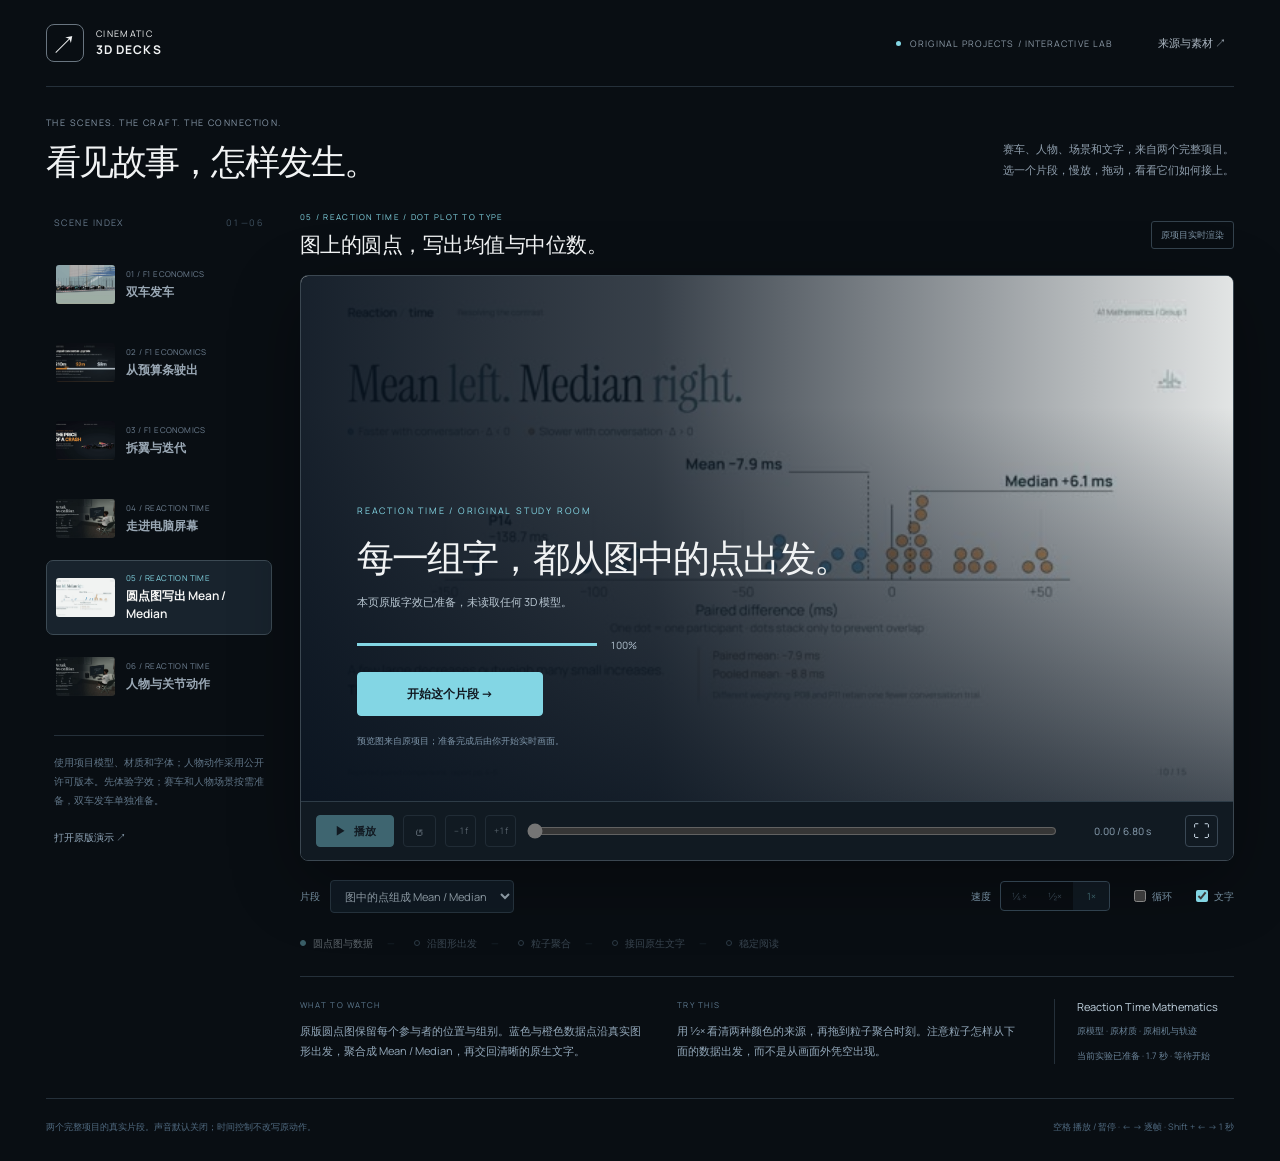
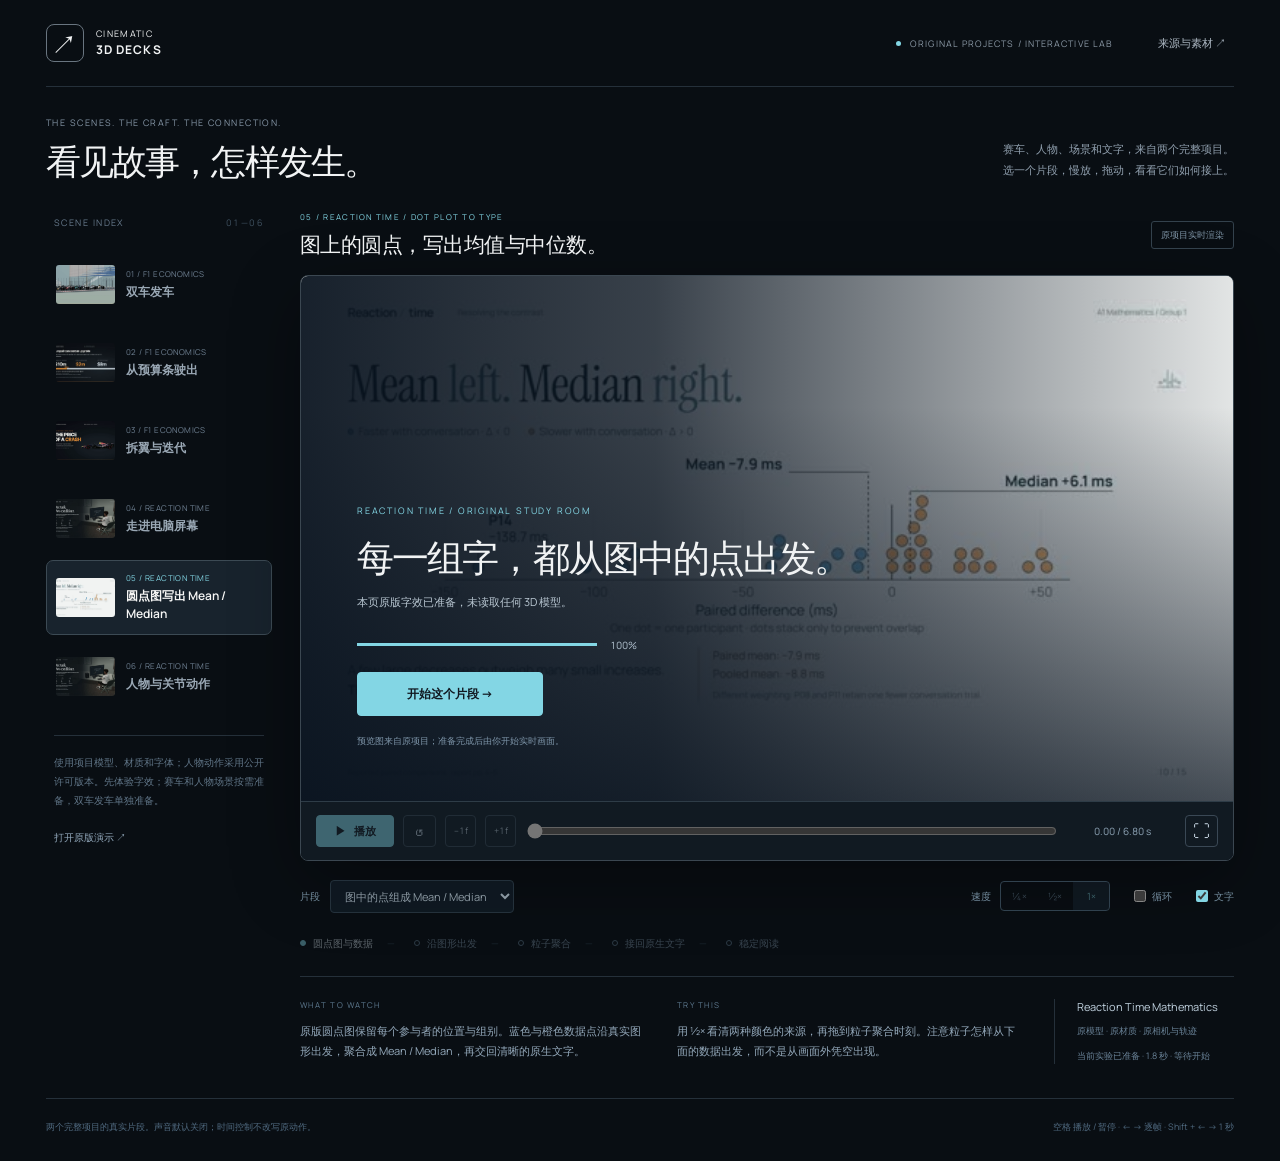
